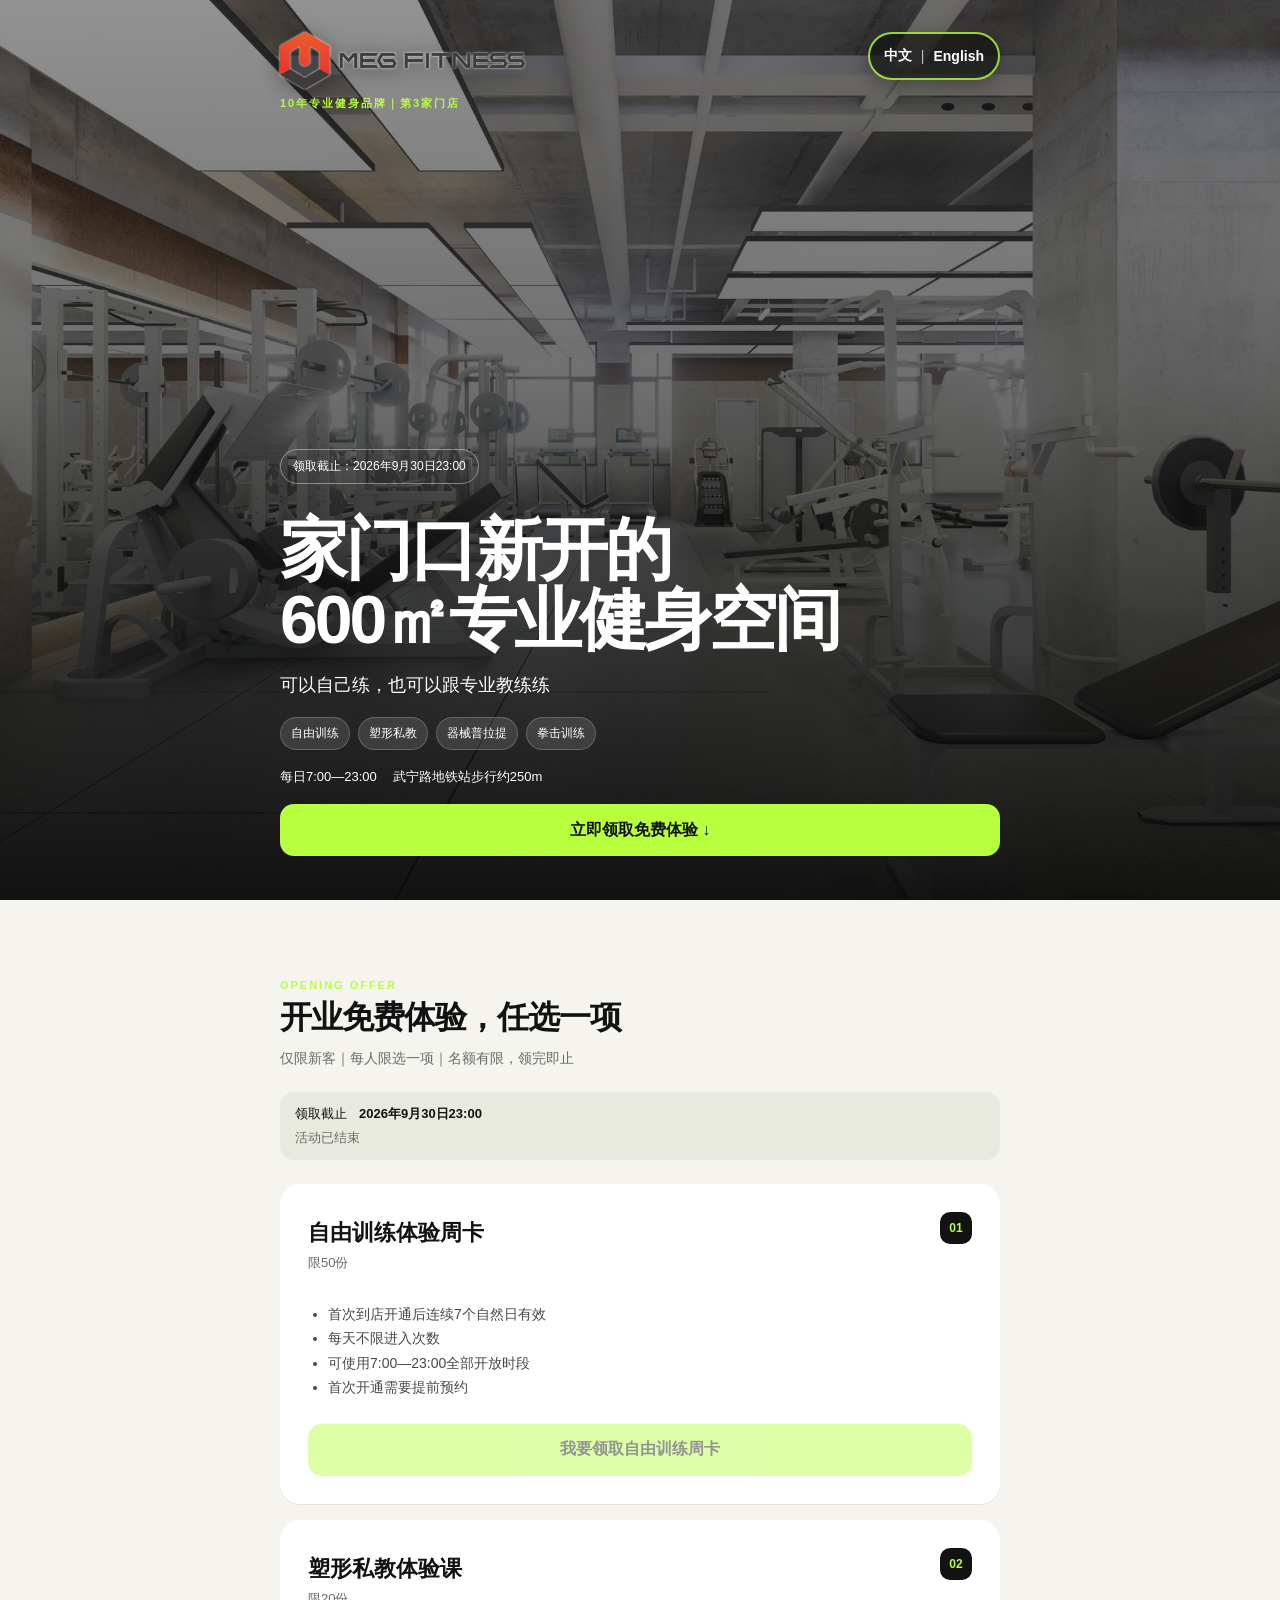
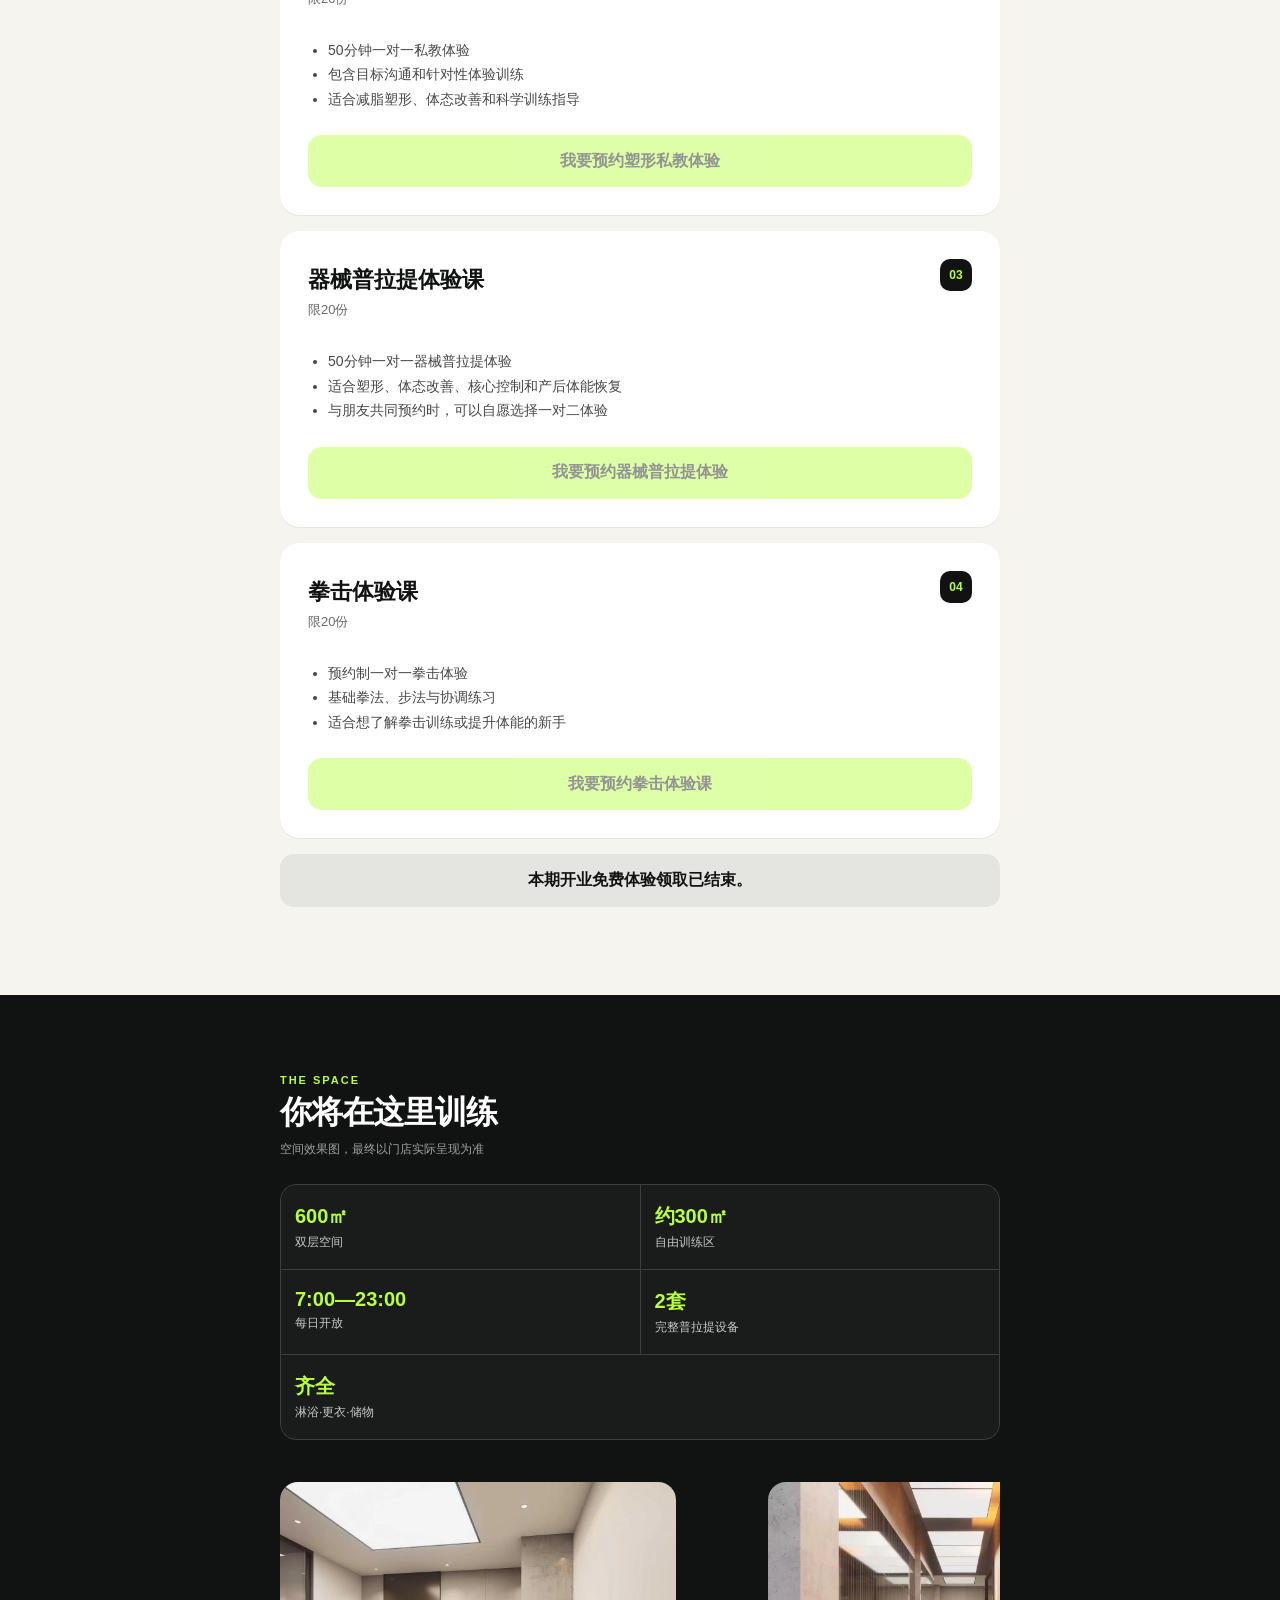
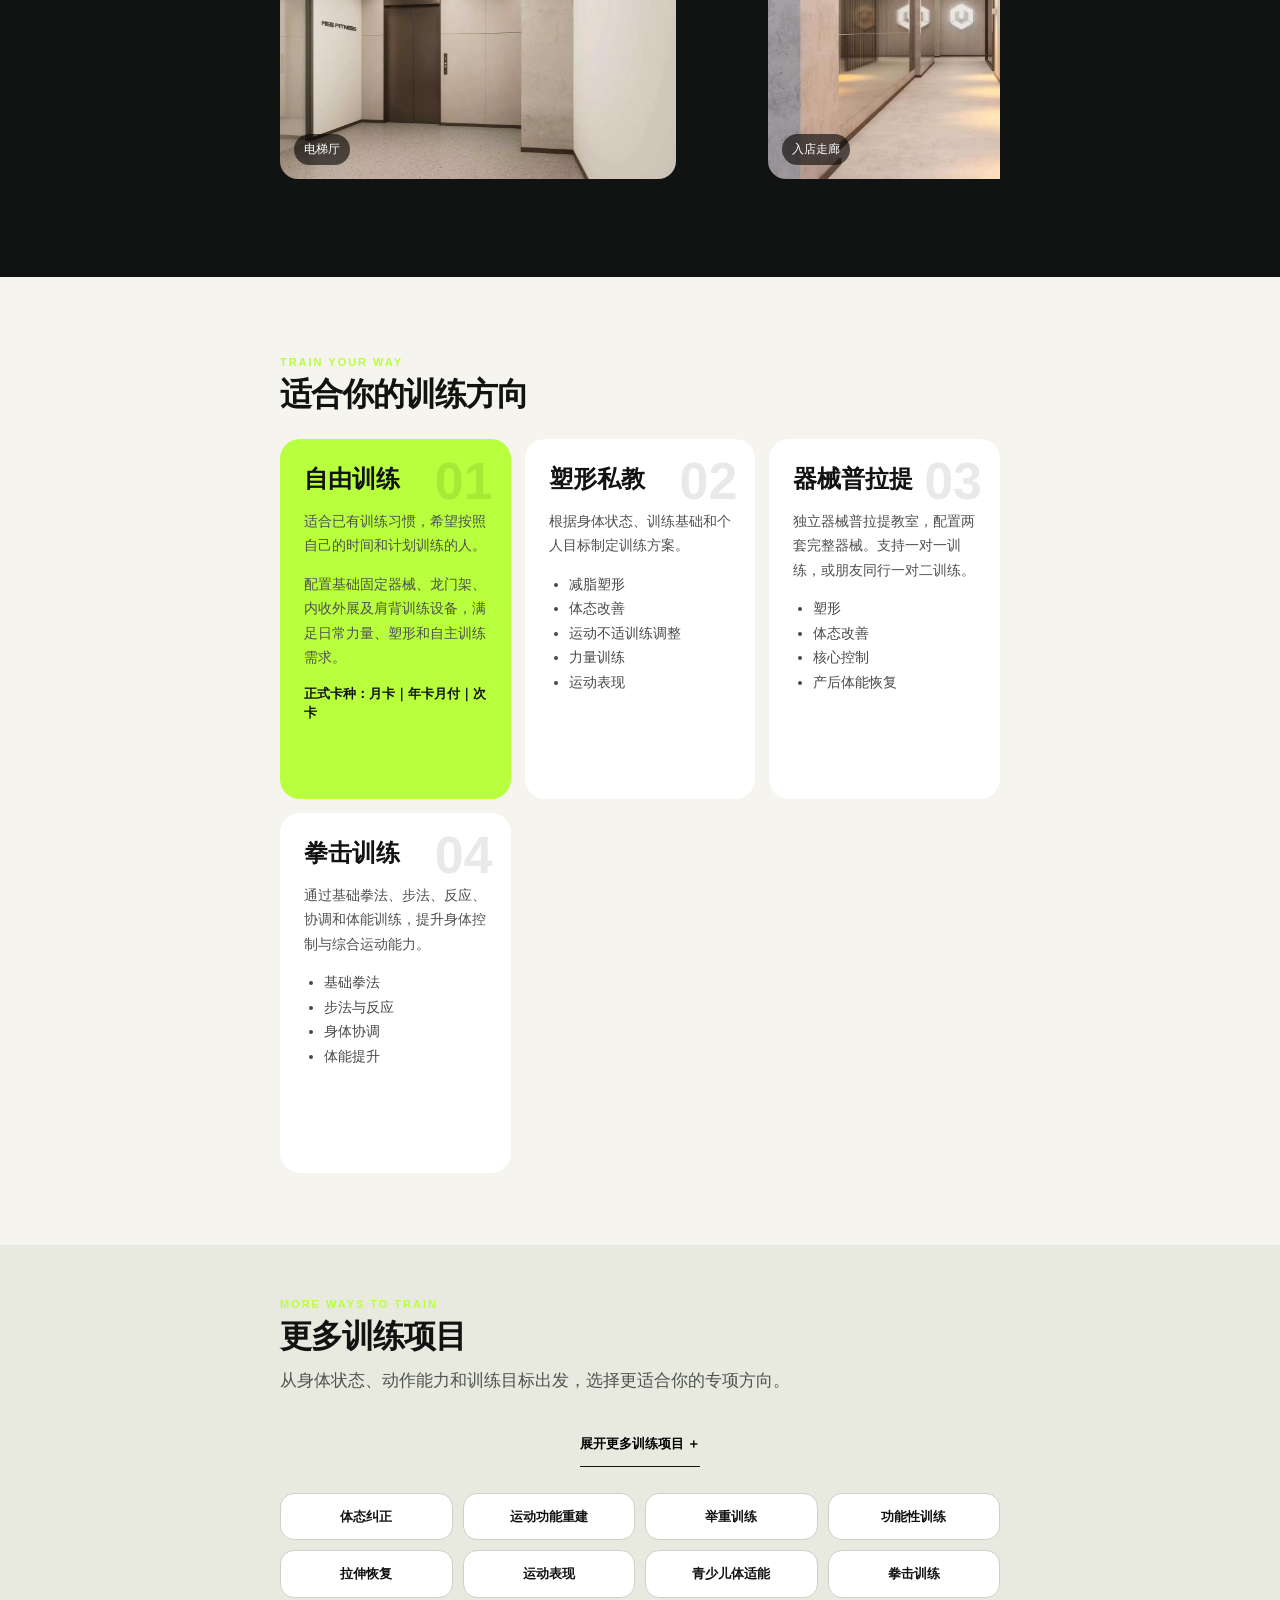
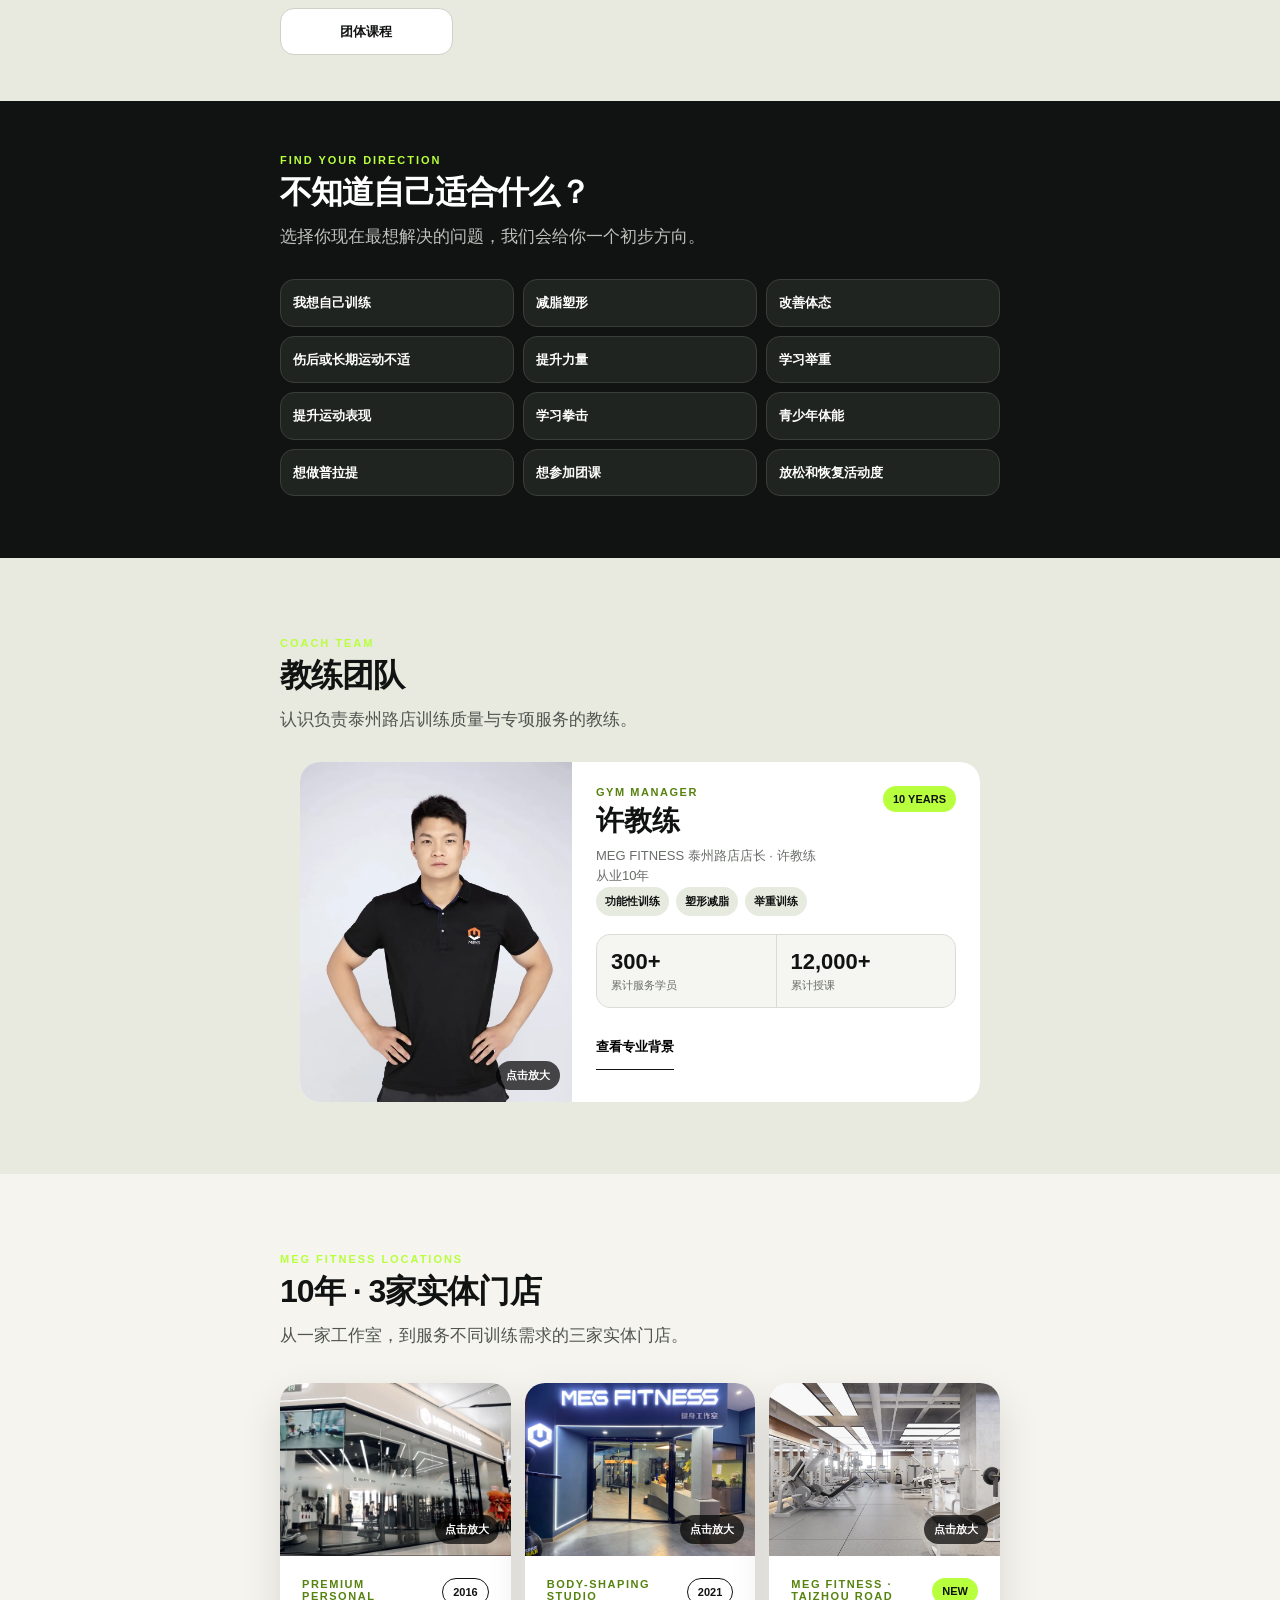
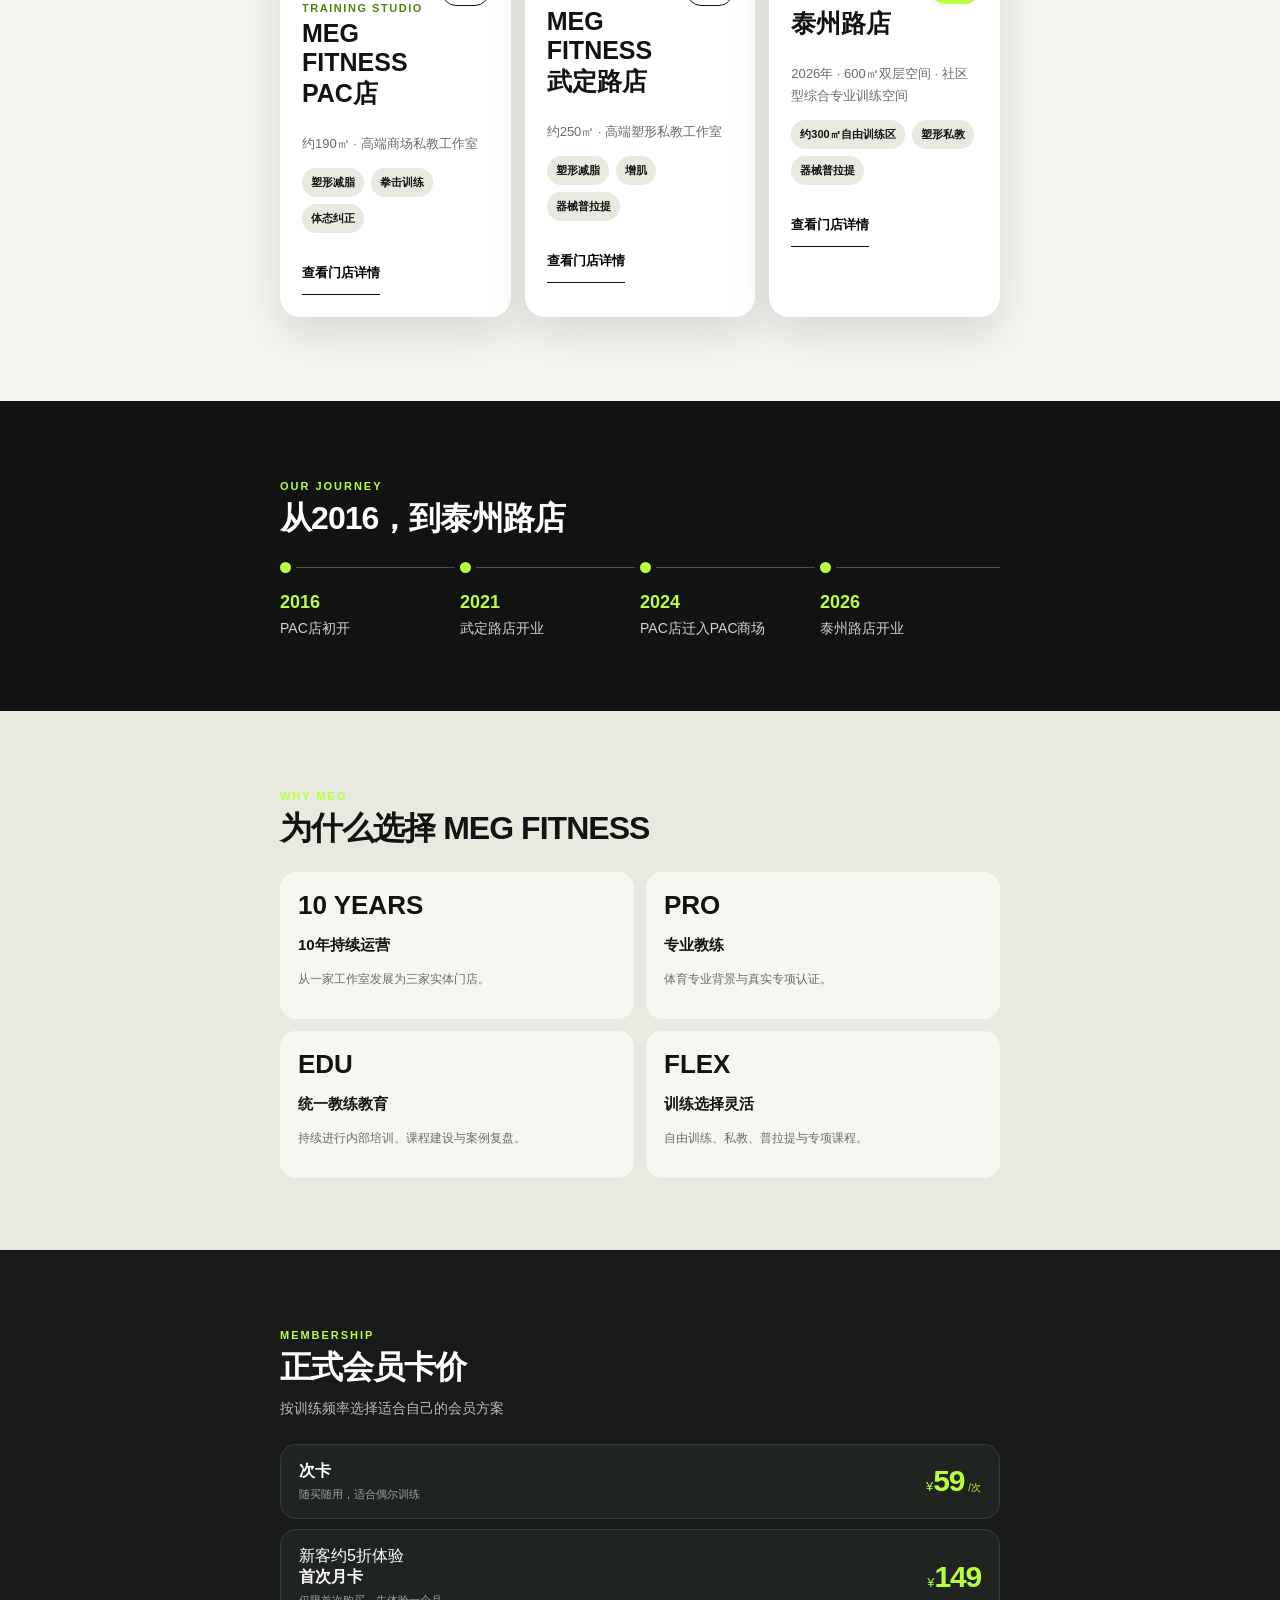
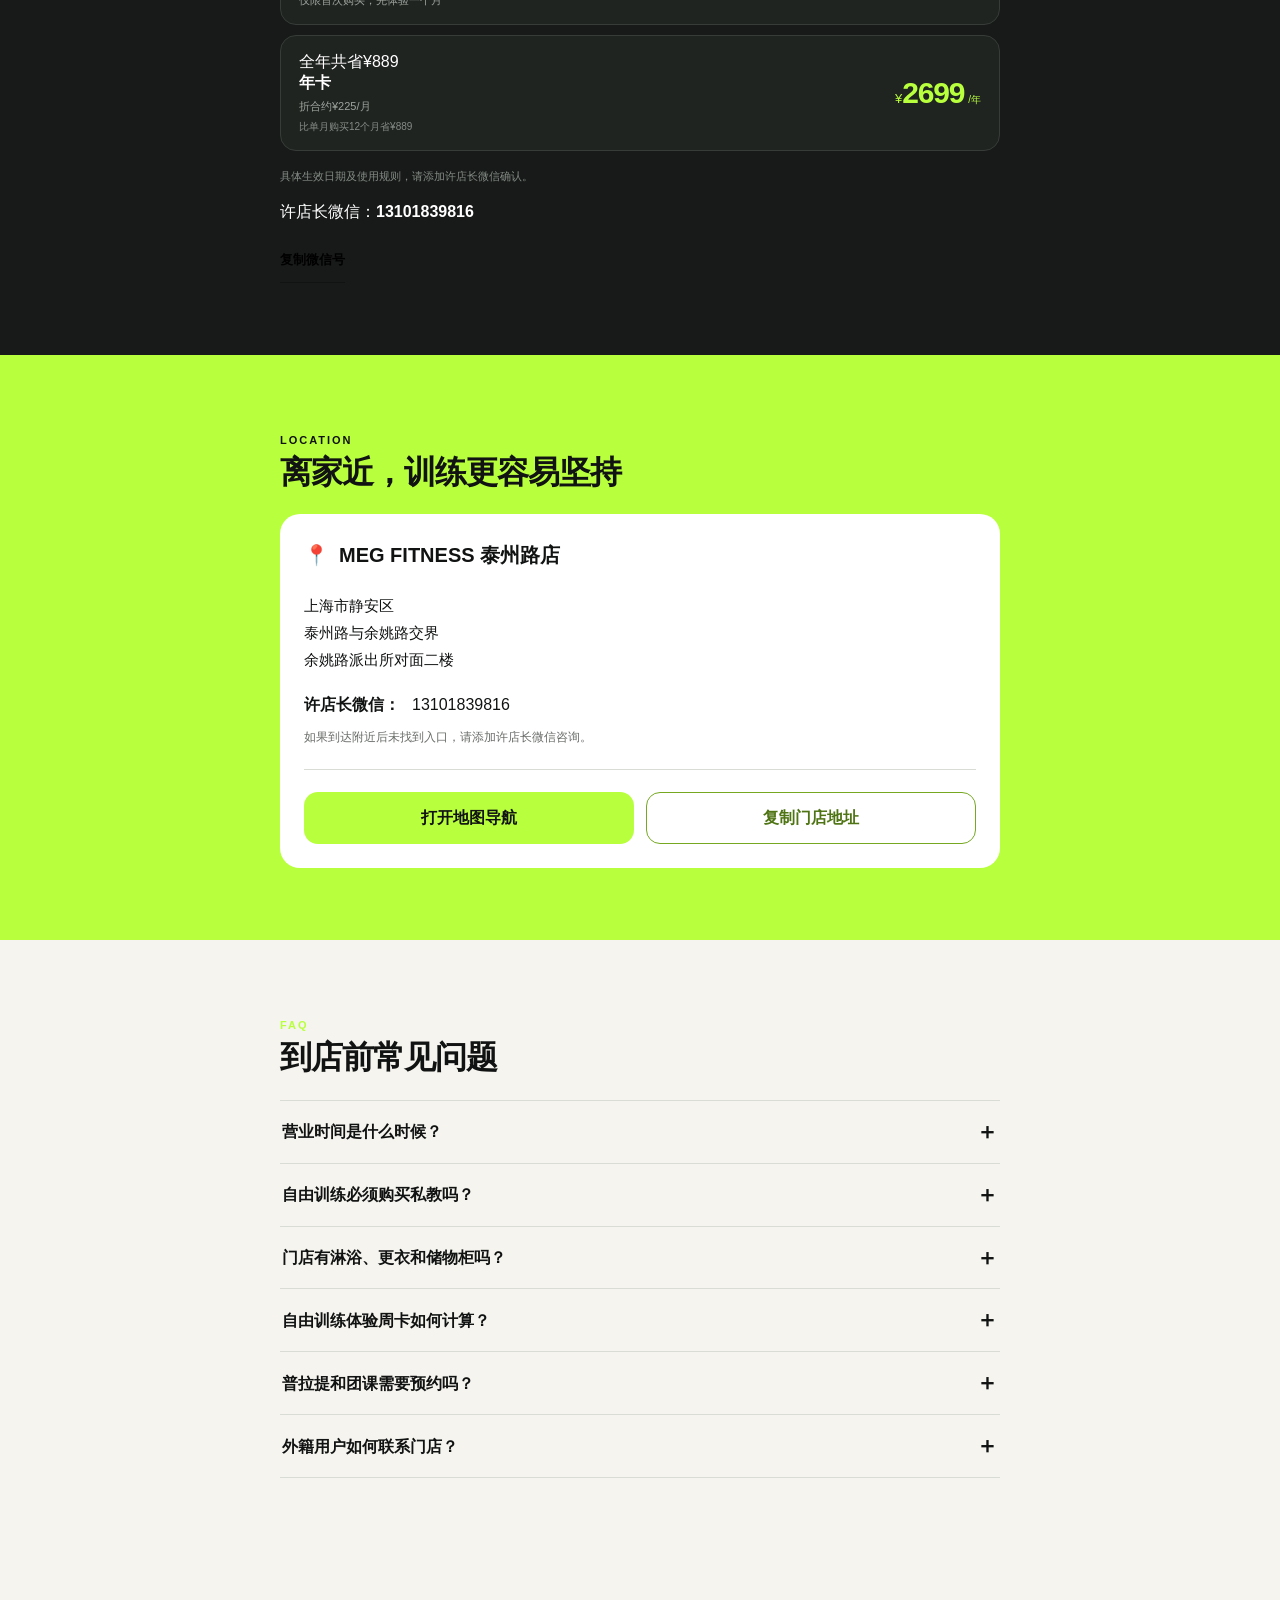
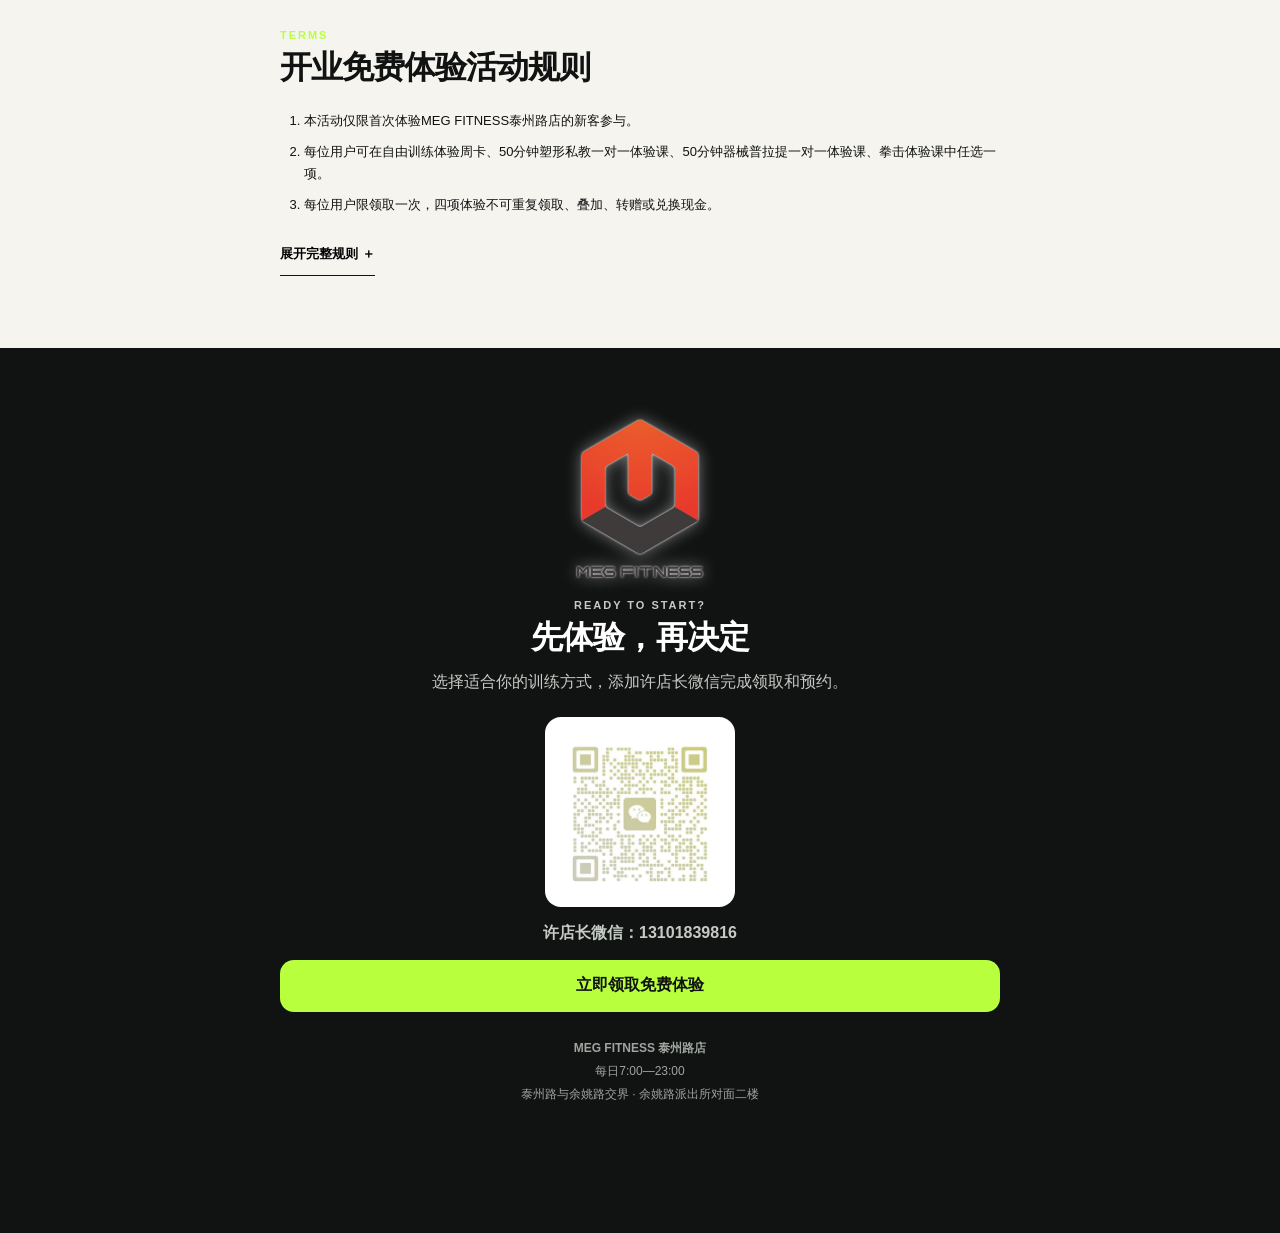
==== index.html @ de2a1689 "feat: simplify memberships and add Dianping links" ====
<!doctype html>
<html lang="zh-CN">
<head>
  <meta charset="utf-8">
  <meta name="viewport" content="width=device-width,initial-scale=1,viewport-fit=cover">
  <meta name="theme-color" content="#111312">
  <meta name="description" content="MEG FITNESS 泰州路店开业免费体验活动">
  <link rel="icon" type="image/png" href="/assets/meg-logo-vertical.png?v=20260806-2">
  <title>MEG FITNESS 泰州路店｜开业免费体验</title>
  <link rel="canonical" href="https://taizhou.jinxiliu.com/">
  <link rel="alternate" hreflang="zh-CN" href="https://taizhou.jinxiliu.com/">
  <link rel="alternate" hreflang="en" href="https://taizhou.jinxiliu.com/en/">
  <!-- CACHE_VERSION: 20260806-2（发布新版本时同步更新 CSS/JS 查询参数） -->
  <link rel="preload" as="image" href="/assets/hero.webp?v=20260806-2" fetchpriority="high">
  <link rel="stylesheet" href="/styles.css?v=20260809-1">
</head>
<body data-language="zh-CN">
  <header class="hero" id="hero" data-nav-section>
    <div class="hero-bg" id="heroBg" style="background-image:url('assets/hero.webp?v=20260806-2')" aria-hidden="true"></div>
    <div class="hero-shade"></div>
    <div class="hero-content wrap">
      <div class="hero-top"><div class="hero-brand"><img class="brand-logo-horizontal" src="/assets/meg-logo-horizontal.png?v=20260806-2" width="760" height="176" alt="MEG FITNESS"><p class="brand sr-only" id="brand">MEG FITNESS</p><p class="eyebrow" id="brandProof">10年专业健身品牌｜第3家门店</p></div><nav class="language-switch" aria-label="语言切换"><span class="language-current" aria-current="page">中文</span><i aria-hidden="true">|</i><a href="/en/" data-switch-language><span class="language-full">English</span><span class="language-short">EN</span></a></nav></div>
      <div class="hero-copy">
        <p class="deadline-pill">领取截止：<span data-deadline>2026年9月30日23:00</span></p>
        <h1 id="heroTitle">家门口新开的<br>600㎡专业健身空间</h1>
        <p class="subtitle" id="subtitle">可以自己练，也可以跟专业教练练</p>
        <div class="tags" id="tags"><span class="tag">自由训练</span><span class="tag">塑形私教</span><span class="tag">器械普拉提</span><span class="tag">拳击训练</span></div>
        <div class="hero-meta"><span id="hours">每日7:00—23:00</span><span id="distance">武宁路地铁站步行约250m</span></div>
        <button class="btn btn-primary js-scroll-to-trials" type="button">立即领取免费体验 <span>↓</span></button>
      </div>
    </div>
  </header>

  <main>
    <section class="section claim-section" id="trial-options" data-nav-section>
      <div class="wrap">
        <p class="section-kicker">OPENING OFFER</p><h2>开业免费体验，任选一项</h2>
        <p class="muted">仅限新客｜每人限选一项｜名额有限，领完即止</p>
        <div class="deadline-card">领取截止 <strong data-deadline>2026年9月30日23:00</strong><span id="countdown"></span></div>
        <div class="experience-list" id="experienceList">
          <article class="experience-card"><div class="experience-head"><div><h3>自由训练体验周卡</h3><p class="quota">限50份</p></div><span class="number-badge">01</span></div><ul><li>首次到店开通后连续7个自然日有效</li><li>每天不限进入次数</li><li>可使用7:00—23:00全部开放时段</li><li>首次开通需要提前预约</li></ul><button class="btn btn-primary claim-button js-claim-experience" type="button" data-experience="open-gym" data-language="zh-CN">我要领取自由训练周卡</button></article>
          <article class="experience-card"><div class="experience-head"><div><h3>塑形私教体验课</h3><p class="quota">限20份</p></div><span class="number-badge">02</span></div><ul><li>50分钟一对一私教体验</li><li>包含目标沟通和针对性体验训练</li><li>适合减脂塑形、体态改善和科学训练指导</li></ul><button class="btn btn-primary claim-button js-claim-experience" type="button" data-experience="personal-training" data-language="zh-CN">我要预约塑形私教体验</button></article>
          <article class="experience-card"><div class="experience-head"><div><h3>器械普拉提体验课</h3><p class="quota">限20份</p></div><span class="number-badge">03</span></div><ul><li>50分钟一对一器械普拉提体验</li><li>适合塑形、体态改善、核心控制和产后体能恢复</li><li>与朋友共同预约时，可以自愿选择一对二体验</li></ul><button class="btn btn-primary claim-button js-claim-experience" type="button" data-experience="pilates" data-language="zh-CN">我要预约器械普拉提体验</button></article>
          <article class="experience-card"><div class="experience-head"><div><h3>拳击体验课</h3><p class="quota">限20份</p></div><span class="number-badge">04</span></div><ul><li>预约制一对一拳击体验</li><li>基础拳法、步法与协调练习</li><li>适合想了解拳击训练或提升体能的新手</li></ul><button class="btn btn-primary claim-button js-claim-experience" type="button" data-experience="boxing" data-language="zh-CN">我要预约拳击体验课</button></article>
        </div>
        <p class="swipe-hint" aria-hidden="true">左右滑动查看更多体验项目</p>
      </div>
    </section>

    <section class="section dark-section" id="space" data-nav-section>
      <div class="wrap"><p class="section-kicker">THE SPACE</p><h2>你将在这里训练</h2><p class="render-note">空间效果图，最终以门店实际呈现为准</p>
        <div class="stat-grid"><div><strong>600㎡</strong><span>双层空间</span></div><div><strong>约300㎡</strong><span>自由训练区</span></div><div><strong>7:00—23:00</strong><span>每日开放</span></div><div><strong>2套</strong><span>完整普拉提设备</span></div><div><strong>齐全</strong><span>淋浴·更衣·储物</span></div></div>
        <div class="gallery" id="gallery" aria-label="门店环境图片横向相册">
          <figure class="gallery-card"><img loading="lazy" decoding="async" src="assets/elevator.webp?v=20260806-2" alt="电梯厅" data-gallery-index="0"><figcaption class="gallery-label">电梯厅</figcaption></figure>
          <figure class="gallery-card"><img loading="lazy" decoding="async" src="assets/corridor.webp?v=20260806-2" alt="入店走廊" data-gallery-index="1"><figcaption class="gallery-label">入店走廊</figcaption></figure>
          <figure class="gallery-card"><img loading="lazy" decoding="async" src="assets/gym-1.webp?v=20260806-2" alt="自由训练区" data-gallery-index="2"><figcaption class="gallery-label">自由训练区</figcaption></figure>
          <figure class="gallery-card"><img loading="lazy" decoding="async" src="assets/gym-2.webp?v=20260806-2" alt="力量器械区" data-gallery-index="3"><figcaption class="gallery-label">力量器械区</figcaption></figure>
          <figure class="gallery-card"><img loading="lazy" decoding="async" src="assets/gym-3.webp?v=20260806-2" alt="综合训练区" data-gallery-index="4"><figcaption class="gallery-label">综合训练区</figcaption></figure>
          <figure class="gallery-card"><img loading="lazy" decoding="async" src="assets/pilates-1.webp?v=20260806-2" alt="器械普拉提教室" data-gallery-index="5"><figcaption class="gallery-label">器械普拉提教室</figcaption></figure>
          <figure class="gallery-card"><img loading="lazy" decoding="async" src="assets/pilates-2.webp?v=20260806-2" alt="普拉提设备" data-gallery-index="6"><figcaption class="gallery-label">普拉提设备</figcaption></figure>
          <figure class="gallery-card"><img loading="lazy" decoding="async" src="assets/changing-room.webp?v=20260806-2" alt="更衣与储物空间" data-gallery-index="7"><figcaption class="gallery-label">更衣与储物空间</figcaption></figure>
          <figure class="gallery-card"><img loading="lazy" decoding="async" src="assets/shower.webp?v=20260806-2" alt="淋浴空间" data-gallery-index="8"><figcaption class="gallery-label">淋浴空间</figcaption></figure>
        </div>
        <p class="swipe-hint" aria-hidden="true">左右滑动查看更多门店图片</p>
      </div>
    </section>

    <section class="section training-hub-section" id="training" data-nav-section><div class="wrap"><p class="section-kicker">TRAIN YOUR WAY</p><h2>适合你的训练方向</h2>
      <div class="training-grid" aria-label="四种主要训练方式，可左右滑动">
        <article class="content-card featured"><span class="card-no">01</span><h3>自由训练</h3><p>适合已有训练习惯，希望按照自己的时间和计划训练的人。</p><p>配置基础固定器械、龙门架、内收外展及肩背训练设备，满足日常力量、塑形和自主训练需求。</p><b>正式卡种：月卡｜年卡月付｜次卡</b></article>
        <article class="content-card"><span class="card-no">02</span><h3>塑形私教</h3><p>根据身体状态、训练基础和个人目标制定训练方案。</p><ul><li>减脂塑形</li><li>体态改善</li><li>运动不适训练调整</li><li>力量训练</li><li>运动表现</li></ul></article>
        <article class="content-card"><span class="card-no">03</span><h3>器械普拉提</h3><p>独立器械普拉提教室，配置两套完整器械。支持一对一训练，或朋友同行一对二训练。</p><ul><li>塑形</li><li>体态改善</li><li>核心控制</li><li>产后体能恢复</li></ul></article>
        <article class="content-card"><span class="card-no">04</span><h3>拳击训练</h3><p>通过基础拳法、步法、反应、协调和体能训练，提升身体控制与综合运动能力。</p><ul><li>基础拳法</li><li>步法与反应</li><li>身体协调</li><li>体能提升</li></ul></article>
      </div>
      <p class="swipe-hint" aria-hidden="true">左右滑动查看四种训练方式</p>
    </div></section>

    <section class="section programs-section training-cluster-section"><div class="wrap">
      <p class="section-kicker">MORE WAYS TO TRAIN</p><h2>更多训练项目</h2>
      <p class="section-lead">从身体状态、动作能力和训练目标出发，选择更适合你的专项方向。</p>
      <button class="text-button more-programs-toggle" type="button" data-toggle-more-programs aria-expanded="false" data-expand-label="展开更多训练项目 ＋" data-collapse-label="收起更多训练项目 −">展开更多训练项目 ＋</button>
      <div class="program-tabs" aria-label="更多训练项目" data-more-programs>
        <button class="program-tab js-program-toggle" type="button" data-program="posture" aria-controls="program-detail-posture" aria-expanded="false">体态纠正</button>
        <button class="program-tab js-program-toggle" type="button" data-program="physical-reconditioning" aria-controls="program-detail-physical-reconditioning" aria-expanded="false">运动功能重建</button>
        <button class="program-tab js-program-toggle" type="button" data-program="weightlifting" aria-controls="program-detail-weightlifting" aria-expanded="false">举重训练</button>
        <button class="program-tab js-program-toggle" type="button" data-program="functional" aria-controls="program-detail-functional" aria-expanded="false">功能性训练</button>
        <button class="program-tab js-program-toggle" type="button" data-program="mobility-recovery" aria-controls="program-detail-mobility-recovery" aria-expanded="false">拉伸恢复</button>
        <button class="program-tab js-program-toggle" type="button" data-program="sports-performance" aria-controls="program-detail-sports-performance" aria-expanded="false">运动表现</button>
        <button class="program-tab js-program-toggle" type="button" data-program="youth-fitness" aria-controls="program-detail-youth-fitness" aria-expanded="false">青少儿体适能</button>
        <button class="program-tab js-program-toggle" type="button" data-program="boxing" aria-controls="program-detail-boxing" aria-expanded="false">拳击训练</button>
        <button class="program-tab js-program-toggle" type="button" data-program="group-classes" aria-controls="program-detail-group-classes" aria-expanded="false">团体课程</button>
      </div>
      <div class="program-details" aria-live="polite" data-more-programs hidden>
        <article class="program-detail" id="program-detail-posture" data-program-detail="posture" hidden><p class="detail-label">体态纠正</p><h3>从评估开始，而不是直接套动作</h3><p>通过活动度、关节功能、动作模式及身体左右差异评估，找到限制训练和日常动作表现的主要因素，再安排针对性训练。</p><p><strong>适合：</strong>久坐僵硬、体态问题、动作受限、身体左右差异明显，以及长期训练但部分动作始终难以改善的人。</p><p class="course-format">课程形式：预约制一对一私教</p></article>
        <article class="program-detail" id="program-detail-physical-reconditioning" data-program-detail="physical-reconditioning" hidden><p class="detail-label">运动功能重建</p><h3>从恢复活动，逐步回到训练</h3><p>结合功能评估、基础力量恢复、动作控制和负荷进阶，帮助经历运动损伤或长期运动不适的人，逐步恢复日常运动与训练能力。</p><p><strong>适合：</strong>伤后重新训练、长期运动不适、力量下降、动作信心不足，以及希望安全恢复训练负荷的人。</p><p class="course-format">课程形式：预约制一对一私教</p></article>
        <article class="program-detail" id="program-detail-weightlifting" data-program-detail="weightlifting" hidden><p class="detail-label">举重训练</p><h3>抓举、挺举与爆发力训练</h3><p>从基础动作、技术练习到力量与爆发力进阶，根据个人训练经验制定训练内容。</p><p><strong>适合：</strong>希望学习举重技术、提升力量与爆发力，或丰富力量训练内容的人。</p><p class="course-format">课程形式：预约制一对一私教 · 负责人：泰州路店店长许教练</p></article>
        <article class="program-detail" id="program-detail-functional" data-program-detail="functional" hidden><p class="detail-label">功能性训练</p><h3>让力量真正用于动作</h3><p>围绕推、拉、蹲、跨步、旋转、携重和位移等动作，提高身体控制、综合力量与运动能力。</p><p class="course-format">课程形式：预约制一对一私教</p></article>
        <article class="program-detail" id="program-detail-mobility-recovery" data-program-detail="mobility-recovery" hidden><p class="detail-label">拉伸恢复</p><h3>恢复可用的活动空间</h3><p>根据身体状态安排活动度、呼吸、主动控制与恢复训练，适合久坐、训练后紧张以及活动受限的人。</p><p class="course-format">课程形式：预约制一对一私教</p></article>
        <article class="program-detail" id="program-detail-sports-performance" data-program-detail="sports-performance" hidden><p class="detail-label">运动表现</p><h3>力量、速度、爆发力与专项能力</h3><p>根据运动项目和个人目标，训练力量、速度、变向、弹跳、投掷及专项动作能力。</p><p class="course-format">课程形式：预约制一对一私教</p></article>
        <article class="program-detail" id="program-detail-youth-fitness" data-program-detail="youth-fitness" hidden><p class="detail-label">青少儿体适能</p><h3>建立动作基础与运动能力</h3><p>面向5—12岁儿童，根据年龄与发展阶段训练协调、平衡、速度、灵敏、基础力量和运动技能。</p><p class="course-format">课程形式：预约制一对一私教</p></article>
        <article class="program-detail" id="program-detail-boxing" data-program-detail="boxing" hidden><p class="detail-label">拳击训练</p><h3>技术、体能与身体协调</h3><p>通过基础拳法、步法、反应、协调和体能训练，提升身体控制与综合运动能力。</p><p class="course-format">课程形式：预约制一对一私教</p></article>
        <article class="program-detail" id="program-detail-group-classes" data-program-detail="group-classes" hidden><p class="detail-label">团体课程</p><h3>在小组氛围中完成高质量训练</h3><p>由泰州路店店长负责，根据门店排课开放功能训练、力量、塑形、拉伸恢复等主题团体课程。</p><p class="course-format">课程形式：一对多团体课程</p><p class="detail-note">即将开放，具体课程主题、时间和名额以门店最新课表为准。</p></article>
      </div>
    </div></section>

    <section class="section goal-section training-cluster-section" id="goal-selector"><div class="wrap">
      <p class="section-kicker">FIND YOUR DIRECTION</p><h2>不知道自己适合什么？</h2>
      <p class="section-lead">选择你现在最想解决的问题，我们会给你一个初步方向。</p>
      <div class="goal-buttons" aria-label="选择训练目标">
        <button class="goal-button js-goal-button" type="button" data-goal="independent" data-recommended-service="open-gym" aria-pressed="false">我想自己训练</button>
        <button class="goal-button js-goal-button" type="button" data-goal="body-shaping" data-recommended-service="personal-training" aria-pressed="false">减脂塑形</button>
        <button class="goal-button js-goal-button" type="button" data-goal="posture" data-recommended-service="posture-training" aria-pressed="false">改善体态</button>
        <button class="goal-button js-goal-button" type="button" data-goal="discomfort" data-recommended-service="physical-reconditioning" aria-pressed="false">伤后或长期运动不适</button>
        <button class="goal-button js-goal-button" type="button" data-goal="strength" data-recommended-service="strength-training" aria-pressed="false">提升力量</button>
        <button class="goal-button js-goal-button" type="button" data-goal="weightlifting" data-recommended-service="weightlifting" aria-pressed="false">学习举重</button>
        <button class="goal-button js-goal-button" type="button" data-goal="sports-performance" data-recommended-service="sports-performance" aria-pressed="false">提升运动表现</button>
        <button class="goal-button js-goal-button" type="button" data-goal="boxing" data-recommended-service="boxing-training" aria-pressed="false">学习拳击</button>
        <button class="goal-button js-goal-button" type="button" data-goal="youth-fitness" data-recommended-service="youth-fitness" aria-pressed="false">青少年体能</button>
        <button class="goal-button js-goal-button" type="button" data-goal="pilates" data-recommended-service="pilates" aria-pressed="false">想做普拉提</button>
        <button class="goal-button js-goal-button" type="button" data-goal="group-classes" data-recommended-service="group-classes" aria-pressed="false">想参加团课</button>
        <button class="goal-button js-goal-button" type="button" data-goal="recovery" data-recommended-service="mobility-recovery" aria-pressed="false">放松和恢复活动度</button>
      </div>
      <div class="goal-results" aria-live="polite">
        <article class="goal-result" data-goal-result="independent" hidden><p class="detail-label">推荐方向</p><h3>自由训练</h3><p>适合已有训练习惯、希望按自己的时间和计划训练的人。</p><p class="course-format">课程形式：自主训练</p><button class="btn btn-primary js-goal-cta" type="button" data-goal="independent" data-recommended-service="open-gym" data-experience="open-gym" data-language="zh-CN">领取自由训练体验周卡</button></article>
        <article class="goal-result" data-goal-result="body-shaping" hidden><p class="detail-label">推荐方向</p><h3>塑形私教 + 自由训练</h3><p>先通过一对一体验明确训练重点，再结合自主训练建立稳定节奏。</p><p class="course-format">课程形式：预约制一对一私教</p><button class="btn btn-primary js-goal-cta" type="button" data-goal="body-shaping" data-recommended-service="personal-training" data-experience="personal-training" data-language="zh-CN">预约塑形私教体验</button></article>
        <article class="goal-result" data-goal-result="posture" hidden><p class="detail-label">推荐方向</p><h3>体态纠正</h3><p>从活动度和动作模式评估开始，再安排适合你的针对性训练。</p><p class="course-format">课程形式：预约制一对一私教</p><button class="btn btn-primary js-goal-cta" type="button" data-goal="posture" data-recommended-service="posture-training" data-experience="personal-training" data-language="zh-CN">预约塑形私教体验</button></article>
        <article class="goal-result" data-goal-result="discomfort" hidden><p class="detail-label">推荐方向</p><h3>运动功能重建 + 体态评估</h3><p>从当前活动能力和训练限制出发，逐步重建基础力量、动作控制与训练负荷。</p><p class="course-format">课程形式：预约制一对一私教</p><button class="btn btn-primary js-goal-cta" type="button" data-goal="discomfort" data-recommended-service="physical-reconditioning" data-consultation="physical-reconditioning" data-language="zh-CN">添加微信咨询</button></article>
        <article class="goal-result" data-goal-result="strength" hidden><p class="detail-label">推荐方向</p><h3>力量训练 + 自由训练</h3><p>通过私教体验明确动作与进阶方向，再在自由训练中持续积累。</p><p class="course-format">课程形式：预约制一对一私教 + 自主训练</p><button class="btn btn-primary js-goal-cta" type="button" data-goal="strength" data-recommended-service="strength-training" data-experience="personal-training" data-language="zh-CN">预约私教体验</button></article>
        <article class="goal-result" data-goal-result="weightlifting" hidden><p class="detail-label">推荐方向</p><h3>举重训练</h3><p>从基础技术和力量开始，循序学习抓举、挺举与爆发力训练。</p><p class="course-format">课程形式：预约制一对一私教</p><button class="btn btn-primary js-goal-cta" type="button" data-goal="weightlifting" data-recommended-service="olympic-weightlifting" data-consultation="weightlifting" data-language="zh-CN">添加微信咨询</button></article>
        <article class="goal-result" data-goal-result="sports-performance" hidden><p class="detail-label">推荐方向</p><h3>运动表现</h3><p>根据你的运动项目与目标，安排力量、速度、变向和专项能力训练。</p><p class="course-format">课程形式：预约制一对一私教</p><button class="btn btn-primary js-goal-cta" type="button" data-goal="sports-performance" data-recommended-service="sports-performance" data-consultation="sports-performance" data-language="zh-CN">添加微信咨询</button></article>
        <article class="goal-result" data-goal-result="boxing" hidden><p class="detail-label">推荐方向</p><h3>拳击训练</h3><p>从基础拳法、步法、反应与协调训练开始，建立技术和体能基础。</p><p class="course-format">课程形式：预约制一对一私教</p><button class="btn btn-primary js-goal-cta" type="button" data-goal="boxing" data-recommended-service="boxing-training" data-consultation="boxing" data-language="zh-CN">添加微信咨询</button></article>
        <article class="goal-result" data-goal-result="youth-fitness" hidden><p class="detail-label">推荐方向</p><h3>青少儿体适能</h3><p>面向5—12岁儿童，需要结合年龄、运动经历和当前能力安排训练。</p><p class="course-format">课程形式：预约制一对一私教</p><button class="btn btn-primary js-goal-cta" type="button" data-goal="youth-fitness" data-recommended-service="youth-fitness" data-consultation="youth-fitness" data-language="zh-CN">添加微信咨询</button></article>
        <article class="goal-result" data-goal-result="pilates" hidden><p class="detail-label">推荐方向</p><h3>器械普拉提</h3><p>适合关注塑形、体态、核心控制或产后体能恢复的人。</p><p class="course-format">课程形式：预约制一对一私教</p><button class="btn btn-primary js-goal-cta" type="button" data-goal="pilates" data-recommended-service="pilates" data-experience="pilates" data-language="zh-CN">预约器械普拉提体验</button></article>
        <article class="goal-result" data-goal-result="group-classes" hidden><p class="detail-label">推荐方向</p><h3>团体课程</h3><p>适合希望在小组氛围中完成结构化训练的人，主题与时间以最新课表为准。</p><p class="course-format">课程形式：一对多团体课程</p><button class="btn btn-primary js-goal-cta" type="button" data-goal="group-classes" data-recommended-service="group-classes" data-consultation="group-classes" data-language="zh-CN">添加微信咨询最新课表</button></article>
        <article class="goal-result" data-goal-result="recovery" hidden><p class="detail-label">推荐方向</p><h3>拉伸恢复</h3><p>通过活动度、呼吸和主动控制训练，逐步恢复可用的活动空间。</p><p class="course-format">课程形式：预约制一对一私教</p><button class="btn btn-primary js-goal-cta" type="button" data-goal="recovery" data-recommended-service="mobility-recovery" data-consultation="recovery" data-language="zh-CN">添加微信咨询</button></article>
      </div>
    </div></section>

    <section class="section coach-team-section" id="coaches" data-nav-section data-config-section="coach"><div class="wrap">
      <p class="section-kicker">COACH TEAM</p><h2>教练团队</h2><p class="section-lead">认识负责泰州路店训练质量与专项服务的教练。</p>
      <div class="coach-list" data-coach-list>
        <article class="coach-card" data-coach-id="manager">
          <button class="coach-photo js-image-preview" type="button" data-preview-src="/assets/coach-xu.webp?v=20260806-2" data-preview-alt="许教练官方形象照" aria-label="放大查看许教练照片"><img loading="lazy" decoding="async" src="assets/coach-xu.webp?v=20260806-2" alt="许教练官方形象照" data-fallback-image><span>点击放大</span></button>
          <div class="coach-card-body"><div class="coach-heading"><div><p class="detail-label">GYM MANAGER</p><h3>许教练</h3><p>MEG FITNESS 泰州路店店长 · 许教练</p><p>从业10年</p></div><span class="status-badge">10 YEARS</span></div>
            <div class="coach-tags"><span>功能性训练</span><span>塑形减脂</span><span>举重训练</span></div>
            <div class="coach-stats"><div><strong>300+</strong><span>累计服务学员</span></div><div><strong>12,000+</strong><span>累计授课</span></div></div>
            <button class="text-button js-coach-toggle" type="button" data-coach-id="manager" aria-controls="coach-detail-manager" aria-expanded="false" data-expand-label="查看专业背景" data-collapse-label="收起专业背景">查看专业背景</button>
            <div class="coach-details" id="coach-detail-manager" hidden>
              <dl class="credentials-list"><div><dt>专业背景</dt><dd>社会体育指导与管理专业</dd></div><div><dt>真实认证</dt><dd>NSCA-CSCS<br>SNC国际运动营养咨询师</dd></div><div><dt>品牌职位</dt><dd>MEG内训课程总监</dd></div><div><dt>擅长方向</dt><dd>功能性训练、塑形减脂、举重训练</dd></div></dl>
              <div class="coach-bio"><p>许教练从业10年，毕业于社会体育指导与管理专业，持有NSCA-CSCS及SNC国际运动营养咨询师认证。</p><p>他长期专注于功能性训练、塑形减脂与举重训练，累计服务超过300名学员，授课超过12,000节，并担任MEG FITNESS内训课程总监，负责教练培训与课程标准建设。</p><p>教学中，他根据学员目标、身体状态和训练经验制定周期性训练方案，强调科学进阶、长期反馈与个体差异。管理与教学风格严谨细致，同时坚持以人为本，让训练真正服务于学员的目标。</p></div>
              <button class="coach-training-photo js-image-preview" type="button" data-preview-src="/assets/coach-xu-training.webp?v=20260806-2" data-preview-alt="许教练进行训练教学" aria-label="放大查看许教练训练照片"><img loading="lazy" decoding="async" src="assets/coach-xu-training.webp?v=20260806-2" alt="许教练进行训练教学" data-fallback-image><span>训练教学现场</span></button>
            </div>
          </div>
        </article>
      </div>
    </div></section>

    <section class="brand-trust-section" id="brand-trust" data-config-section="locations"><div class="section brand-locations-section"><div class="wrap">
      <p class="section-kicker">MEG FITNESS LOCATIONS</p><h2>10年 · 3家实体门店</h2><p class="section-lead">从一家工作室，到服务不同训练需求的三家实体门店。</p>
      <div class="brand-location-list">
        <article class="brand-location-card" data-location-id="pac">
          <button class="image-preview-trigger js-image-preview" type="button" data-preview-src="/assets/location-pac.webp?v=20260806-2" data-preview-alt="MEG FITNESS PAC店" aria-label="放大查看PAC店图片"><img loading="lazy" decoding="async" src="assets/location-pac.webp?v=20260806-2" alt="MEG FITNESS PAC店" data-fallback-image><span class="image-action-label">点击放大</span><span class="image-fallback-card">MEG FITNESS PAC店</span></button>
          <div class="brand-location-body"><div class="brand-location-heading"><div><p class="detail-label">PREMIUM PERSONAL TRAINING STUDIO</p><h3>MEG FITNESS PAC店</h3></div><span class="year-badge">2016</span></div><p>约190㎡ · 高端商场私教工作室</p><div class="service-tags"><span>塑形减脂</span><span>拳击训练</span><span>体态纠正</span></div><button class="text-button js-location-toggle" type="button" data-location-id="pac" aria-controls="location-detail-pac" aria-expanded="false" data-expand-label="查看门店详情" data-collapse-label="收起门店详情">查看门店详情</button><div class="brand-location-detail" id="location-detail-pac" hidden><p><strong>初开于2016年，2024年迁入PAC商场。</strong></p><address>中国上海市静安区PAC购物中心1号楼<br>昌平路地铁站2号口步行约350米</address><p>专注塑形减脂、拳击训练与体态纠正的高端商场私教工作室。</p><div class="location-photo-gallery" aria-label="PAC店环境照片"><button class="location-photo-item js-image-preview" type="button" data-preview-src="/assets/location-pac-storefront.webp?v=20260806-2" data-preview-alt="PAC店商场门面" aria-label="放大查看PAC店商场门面"><img loading="lazy" decoding="async" src="assets/location-pac-storefront.webp?v=20260806-2" alt="PAC店商场门面"><span>商场门面</span></button><button class="location-photo-item js-image-preview" type="button" data-preview-src="/assets/location-pac-strength.webp?v=20260806-2" data-preview-alt="PAC店综合力量器械" aria-label="放大查看PAC店综合力量器械"><img loading="lazy" decoding="async" src="assets/location-pac-strength.webp?v=20260806-2" alt="PAC店综合力量器械"><span>综合力量器械</span></button><button class="location-photo-item js-image-preview" type="button" data-preview-src="/assets/location-pac-rack.webp?v=20260806-2" data-preview-alt="PAC店综合训练架" aria-label="放大查看PAC店综合训练架"><img loading="lazy" decoding="async" src="assets/location-pac-rack.webp?v=20260806-2" alt="PAC店综合训练架"><span>综合训练架</span></button><button class="location-photo-item js-image-preview" type="button" data-preview-src="/assets/location-pac-cardio.webp?v=20260806-2" data-preview-alt="PAC店有氧训练区" aria-label="放大查看PAC店有氧训练区"><img loading="lazy" decoding="async" src="assets/location-pac-cardio.webp?v=20260806-2" alt="PAC店有氧训练区"><span>有氧训练区</span></button><button class="location-photo-item js-image-preview" type="button" data-preview-src="/assets/location-pac-rower.webp?v=20260806-2" data-preview-alt="PAC店划船训练设备" aria-label="放大查看PAC店划船训练设备"><img loading="lazy" decoding="async" src="assets/location-pac-rower.webp?v=20260806-2" alt="PAC店划船训练设备"><span>划船训练</span></button><button class="location-photo-item js-image-preview" type="button" data-preview-src="/assets/location-pac-boxing.webp?v=20260806-2" data-preview-alt="PAC店拳击训练装备" aria-label="放大查看PAC店拳击训练装备"><img loading="lazy" decoding="async" src="assets/location-pac-boxing.webp?v=20260806-2" alt="PAC店拳击训练装备"><span>拳击装备</span></button><button class="location-photo-item js-image-preview" type="button" data-preview-src="/assets/location-pac-refreshments.webp?v=20260806-2" data-preview-alt="PAC店饮水与补给区" aria-label="放大查看PAC店饮水与补给区"><img loading="lazy" decoding="async" src="assets/location-pac-refreshments.webp?v=20260806-2" alt="PAC店饮水与补给区"><span>饮水与补给区</span></button><button class="location-photo-item js-image-preview" type="button" data-preview-src="/assets/location-pac-wash.webp?v=20260806-2" data-preview-alt="PAC店洗手区" aria-label="放大查看PAC店洗手区"><img loading="lazy" decoding="async" src="assets/location-pac-wash.webp?v=20260806-2" alt="PAC店洗手区"><span>洗手区</span></button></div></div></div>
        </article>
        <article class="brand-location-card" data-location-id="wuding">
          <button class="image-preview-trigger js-image-preview" type="button" data-preview-src="/assets/location-wuding.webp?v=20260806-2" data-preview-alt="MEG FITNESS 武定路店" aria-label="放大查看武定路店图片"><img loading="lazy" decoding="async" src="assets/location-wuding.webp?v=20260806-2" alt="MEG FITNESS 武定路店" data-fallback-image><span class="image-action-label">点击放大</span><span class="image-fallback-card">MEG FITNESS 武定路店</span></button>
          <div class="brand-location-body"><div class="brand-location-heading"><div><p class="detail-label">BODY-SHAPING STUDIO</p><h3>MEG FITNESS 武定路店</h3></div><span class="year-badge">2021</span></div><p>约250㎡ · 高端塑形私教工作室</p><div class="service-tags"><span>塑形减脂</span><span>增肌</span><span>器械普拉提</span></div><button class="text-button js-location-toggle" type="button" data-location-id="wuding" aria-controls="location-detail-wuding" aria-expanded="false" data-expand-label="查看门店详情" data-collapse-label="收起门店详情">查看门店详情</button><div class="brand-location-detail" id="location-detail-wuding" hidden><address>中国上海市静安区曹家渡街道<br>武定路1102号怡甸公寓<br>进门右手边一楼</address><p>提供塑形减脂、增肌与器械普拉提的高端塑形私教工作室。</p><div class="location-photo-gallery" aria-label="武定路店环境照片"><button class="location-photo-item js-image-preview" type="button" data-preview-src="/assets/location-wuding-cardio.webp?v=20260806-2" data-preview-alt="武定路店有氧与固定器械区" aria-label="放大查看武定路店有氧与固定器械区"><img loading="lazy" decoding="async" src="assets/location-wuding-cardio.webp?v=20260806-2" alt="武定路店有氧与固定器械区"><span>有氧与固定器械区</span></button><button class="location-photo-item js-image-preview" type="button" data-preview-src="/assets/location-wuding-dumbbells.webp?v=20260806-2" data-preview-alt="武定路店哑铃训练区" aria-label="放大查看武定路店哑铃训练区"><img loading="lazy" decoding="async" src="assets/location-wuding-dumbbells.webp?v=20260806-2" alt="武定路店哑铃训练区"><span>哑铃训练区</span></button><button class="location-photo-item js-image-preview" type="button" data-preview-src="/assets/location-wuding-strength.webp?v=20260806-2" data-preview-alt="武定路店力量训练区" aria-label="放大查看武定路店力量训练区"><img loading="lazy" decoding="async" src="assets/location-wuding-strength.webp?v=20260806-2" alt="武定路店力量训练区"><span>力量训练区</span></button><button class="location-photo-item js-image-preview" type="button" data-preview-src="/assets/location-wuding-conditioning.webp?v=20260806-2" data-preview-alt="武定路店体能训练设备" aria-label="放大查看武定路店体能训练设备"><img loading="lazy" decoding="async" src="assets/location-wuding-conditioning.webp?v=20260806-2" alt="武定路店体能训练设备"><span>体能训练设备</span></button><button class="location-photo-item js-image-preview" type="button" data-preview-src="/assets/location-wuding-changing.webp?v=20260806-2" data-preview-alt="武定路店更衣与洗手区域" aria-label="放大查看武定路店更衣与洗手区域"><img loading="lazy" decoding="async" src="assets/location-wuding-changing.webp?v=20260806-2" alt="武定路店更衣与洗手区域"><span>更衣与洗手区域</span></button></div></div></div>
        </article>
        <article class="brand-location-card" data-location-id="taizhou">
          <button class="image-preview-trigger js-image-preview" type="button" data-preview-src="/assets/hero.webp?v=20260806-2" data-preview-alt="MEG FITNESS 泰州路店" aria-label="放大查看泰州路店图片"><img loading="lazy" decoding="async" src="assets/hero.webp?v=20260806-2" alt="MEG FITNESS 泰州路店" data-fallback-image><span class="image-action-label">点击放大</span><span class="image-fallback-card">MEG FITNESS 泰州路店</span></button>
          <div class="brand-location-body"><div class="brand-location-heading"><div><p class="detail-label">MEG FITNESS · TAIZHOU ROAD</p><h3>泰州路店</h3></div><span class="status-badge">NEW</span></div>
            <p>2026年 · 600㎡双层空间 · 社区型综合专业训练空间</p>
            <div class="service-tags"><span>约300㎡自由训练区</span><span>塑形私教</span><span>器械普拉提</span></div>
            <button class="text-button js-location-toggle" type="button" data-location-id="taizhou" aria-controls="location-detail-taizhou" aria-expanded="false" data-expand-label="查看门店详情" data-collapse-label="收起门店详情">查看门店详情</button>
            <div class="brand-location-detail" id="location-detail-taizhou" hidden><address>上海市静安区<br>泰州路与余姚路交界<br>余姚路派出所对面二楼</address><p>武宁路地铁站步行约250米。配置淋浴、更衣及储物空间，每日7:00—23:00开放。</p><a class="btn location-map-button js-location-map" data-location-id="taizhou" href="https://uri.amap.com/search?keyword=%E4%B8%8A%E6%B5%B7%E5%B8%82%E9%9D%99%E5%AE%89%E5%8C%BA%E6%B3%B0%E5%B7%9E%E8%B7%AF%E4%B8%8E%E4%BD%99%E5%A7%9A%E8%B7%AF%E4%BA%A4%E7%95%8C%20%E4%BD%99%E5%A7%9A%E8%B7%AF%E6%B4%BE%E5%87%BA%E6%89%80%E5%AF%B9%E9%9D%A2%E4%BA%8C%E6%A5%BC&amp;city=310000&amp;view=map&amp;src=taizhou.jinxiliu.com&amp;callnative=0" target="_blank" rel="noopener noreferrer">查看门店位置</a></div>
          </div>
        </article>
      </div>
    </div></div>

    <section class="section timeline-section"><div class="wrap"><p class="section-kicker">OUR JOURNEY</p><h2>从2016，到泰州路店</h2><ol class="brand-timeline" data-brand-timeline><li><strong>2016</strong><span>PAC店初开</span></li><li><strong>2021</strong><span>武定路店开业</span></li><li><strong>2024</strong><span>PAC店迁入PAC商场</span></li><li><strong>2026</strong><span>泰州路店开业</span></li></ol></div></section>

    <section class="section soft-section"><div class="wrap"><p class="section-kicker">WHY MEG</p><h2>为什么选择 MEG FITNESS</h2><div class="why-grid"><article><strong>10 YEARS</strong><h3>10年持续运营</h3><p>从一家工作室发展为三家实体门店。</p></article><article><strong>PRO</strong><h3>专业教练</h3><p>体育专业背景与真实专项认证。</p></article><article><strong>EDU</strong><h3>统一教练教育</h3><p>持续进行内部培训、课程建设与案例复盘。</p></article><article><strong>FLEX</strong><h3>训练选择灵活</h3><p>自由训练、私教、普拉提与专项课程。</p></article></div></div></section></section>

    <section class="section price-section" id="membership" data-nav-section><div class="wrap"><p class="section-kicker">MEMBERSHIP</p><h2>正式会员卡价</h2><p class="price-intro">按训练频率选择适合自己的会员方案</p>
      <div class="price-grid" id="priceList">
        <article class="price-card"><div><h3>次卡</h3><p>随买随用，适合偶尔训练</p></div><div class="price-value"><span>¥</span><strong>59</strong><small>/次</small></div></article>
        <article class="price-card"><div><span class="price-badge">新客约5折体验</span><h3>首次月卡</h3><p>仅限首次购买，先体验一个月</p></div><div class="price-value"><span>¥</span><strong>149</strong></div></article>
        <article class="price-card"><div><span class="price-badge">全年共省¥889</span><h3>年卡</h3><p>折合约¥225/月</p><small class="price-saving-note">比单月购买12个月省¥889</small></div><div class="price-value"><span>¥</span><strong>2699</strong><small>/年</small></div></article>
      </div>
      <p class="price-note">具体生效日期及使用规则，请添加许店长微信确认。</p>
      <p class="manager-wechat-line">许店长微信：<strong>13101839816</strong></p><button class="text-button" type="button" data-copy-manager-wechat data-wechat="13101839816">复制微信号</button>
    </div></section>

    <section class="section location-section" id="location" data-nav-section><div class="wrap"><p class="section-kicker">LOCATION</p><h2>离家近，训练更容易坚持</h2>
      <article class="location-card">
        <div class="location-heading"><span class="location-pin" aria-hidden="true">📍</span><h3>MEG FITNESS 泰州路店</h3></div>
        <address class="store-address"><span>上海市静安区</span><span>泰州路与余姚路交界</span><span>余姚路派出所对面二楼</span></address>
        <p class="store-contact"><strong>许店长微信：</strong><span>13101839816</span></p>
        <p class="arrival-help">如果到达附近后未找到入口，请添加许店长微信咨询。</p>
        <hr class="location-divider">
        <div class="location-actions">
          <a class="btn location-map-button" id="mapButton" href="https://uri.amap.com/search?keyword=%E4%B8%8A%E6%B5%B7%E5%B8%82%E9%9D%99%E5%AE%89%E5%8C%BA%E6%B3%B0%E5%B7%9E%E8%B7%AF%E4%B8%8E%E4%BD%99%E5%A7%9A%E8%B7%AF%E4%BA%A4%E7%95%8C%20%E4%BD%99%E5%A7%9A%E8%B7%AF%E6%B4%BE%E5%87%BA%E6%89%80%E5%AF%B9%E9%9D%A2%E4%BA%8C%E6%A5%BC&amp;city=310000&amp;view=map&amp;src=taizhou.jinxiliu.com&amp;callnative=0" target="_blank" rel="noopener noreferrer">打开地图导航</a>
          <button class="btn location-copy-button" id="copyAddressButton" type="button" data-address="MEG FITNESS 泰州路店&#10;&#10;上海市静安区泰州路与余姚路交界，余姚路派出所对面二楼">复制门店地址</button>
        </div>
      </article>
    </div></section>

    <section class="section faq-section" id="faq" data-nav-section><div class="wrap"><p class="section-kicker">FAQ</p><h2>到店前常见问题</h2><div class="faq-list">
      <article class="faq-item"><h3><button class="faq-question js-faq-toggle" type="button" aria-expanded="false" aria-controls="faq-zh-1">营业时间是什么时候？<span aria-hidden="true">＋</span></button></h3><div class="faq-answer" id="faq-zh-1" hidden><p>门店每日 7:00—23:00 开放。首次登记和体验开通需要工作人员协助，请提前预约；工作人员通常 10:00 后在场。</p></div></article>
      <article class="faq-item"><h3><button class="faq-question js-faq-toggle" type="button" aria-expanded="false" aria-controls="faq-zh-2">自由训练必须购买私教吗？<span aria-hidden="true">＋</span></button></h3><div class="faq-answer" id="faq-zh-2" hidden><p>不需要。自由训练会员可以按自己的计划训练；需要指导时也可以另外预约私教。</p></div></article>
      <article class="faq-item"><h3><button class="faq-question js-faq-toggle" type="button" aria-expanded="false" aria-controls="faq-zh-3">门店有淋浴、更衣和储物柜吗？<span aria-hidden="true">＋</span></button></h3><div class="faq-answer" id="faq-zh-3" hidden><p>有，门店设有淋浴、更衣区域和储物柜。</p></div></article>
      <article class="faq-item"><h3><button class="faq-question js-faq-toggle" type="button" aria-expanded="false" aria-controls="faq-zh-4">自由训练体验周卡如何计算？<span aria-hidden="true">＋</span></button></h3><div class="faq-answer" id="faq-zh-4" hidden><p>首次到店开通后连续 7 个自然日有效，有效期内每天不限进入次数，可使用 7:00—23:00 全部开放时段。</p></div></article>
      <article class="faq-item"><h3><button class="faq-question js-faq-toggle" type="button" aria-expanded="false" aria-controls="faq-zh-5">普拉提和团课需要预约吗？<span aria-hidden="true">＋</span></button></h3><div class="faq-answer" id="faq-zh-5" hidden><p>需要预约。器械普拉提通常为一对一；与朋友共同预约并双方同意时可选择一对二。团课按门店最新课表预约。</p></div></article>
      <article class="faq-item"><h3><button class="faq-question js-faq-toggle" type="button" aria-expanded="false" aria-controls="faq-zh-6">外籍用户如何联系门店？<span aria-hidden="true">＋</span></button></h3><div class="faq-answer" id="faq-zh-6" hidden><p>可切换至英文页面，并通过许店长微信：13101839816 咨询和预约。</p></div></article>
    </div></div></section>

    <section class="section rules-section"><div class="wrap"><p class="section-kicker">TERMS</p><h2>开业免费体验活动规则</h2><ol class="rules" id="rules"><li>本活动仅限首次体验MEG FITNESS泰州路店的新客参与。</li><li>每位用户可在自由训练体验周卡、50分钟塑形私教一对一体验课、50分钟器械普拉提一对一体验课、拳击体验课中任选一项。</li><li>每位用户限领取一次，四项体验不可重复领取、叠加、转赠或兑换现金。</li><li>免费体验领取截止时间为2026年9月30日23:00。</li><li>用户添加许店长微信、发送对应领取话术并获得许店长确认后，视为领取成功。</li><li>领取成功后，需在14个自然日内完成首次到店体验或首次开通。超过14个自然日未使用，体验资格自动失效。</li><li>自由训练体验周卡自首次到店开通时生效，连续7个自然日有效。</li><li>自由训练周卡有效期内每天不限进入次数，可使用门店7:00—23:00全部开放时段。</li><li>例如用户于9月1日任意时间首次开通自由训练周卡，周卡可使用至9月7日门店当日营业结束。</li><li>自由训练体验首次开通需提前预约，并在工作人员在场时完成登记、设施介绍及入场说明。</li><li>塑形私教体验课和器械普拉提体验课均为50分钟一对一课程。</li><li>具体教练及体验时间以门店预约安排为准。</li><li>普拉提体验用户如与朋友共同预约，可在双方自愿的情况下选择一对二体验。</li><li>免费体验名额分别为：自由训练体验周卡50份、塑形私教体验课20份、器械普拉提体验课20份、拳击体验课20份。</li><li>名额按照添加许店长微信、发送领取话术及许店长确认的先后顺序发放，领完即止。</li><li>本活动仅适用于MEG FITNESS泰州路店，其他门店不参与。</li><li>门店可根据设备维护、教练排班和现场安全情况，对部分预约时间进行合理调整。</li></ol><button class="text-button" id="toggleRules" aria-expanded="false">展开完整规则 ＋</button></div></section>

    <section class="section final-cta" id="final-cta"><div class="wrap"><img loading="lazy" decoding="async" class="footer-brand-logo" src="/assets/meg-logo-vertical.png?v=20260806-2" width="420" height="522" alt="MEG FITNESS"><p class="section-kicker">READY TO START?</p><h2>先体验，再决定</h2><p>选择适合你的训练方式，添加许店长微信完成领取和预约。</p><div class="qr-shell"><img loading="lazy" decoding="async" id="footerQr" src="assets/manager-wechat.png?v=20260806-2" width="760" height="760" alt="许店长微信二维码"><span class="image-fallback">许店长微信二维码</span></div><p><b id="footerManager">许店长微信：13101839816</b></p><button class="btn btn-primary js-scroll-to-trials" type="button">立即领取免费体验</button><div class="footer-info"><b id="footerStore">MEG FITNESS 泰州路店</b><span id="footerHours">每日7:00—23:00</span><span id="footerAddress">泰州路与余姚路交界 · 余姚路派出所对面二楼</span></div></div></section>
  </main>

  <nav class="section-nav" aria-label="页面章节" data-section-nav><a href="#hero">首页</a><a href="#trial-options">免费体验</a><a href="#space">门店空间</a><a href="#training">训练项目</a><a href="#coaches">教练团队</a><a href="#membership">会员价格</a><a href="#location">到店方式</a><a href="#faq">常见问题</a></nav>
  <button class="section-menu-button" type="button" aria-controls="sectionMenu" aria-expanded="false" data-open-section-menu><span aria-hidden="true">☰</span>目录</button>
  <div class="section-menu" id="sectionMenu" hidden aria-hidden="true" role="dialog" aria-modal="true" aria-labelledby="sectionMenuTitle"><button class="section-menu-backdrop" type="button" data-close-section-menu aria-label="关闭目录"></button><div class="section-menu-sheet"><div class="drag-handle"></div><button class="close-button" type="button" data-close-section-menu aria-label="关闭目录">×</button><p class="section-kicker">PAGE MENU</p><h2 id="sectionMenuTitle">页面目录</h2><nav aria-label="手机页面章节"><a href="#hero">首页</a><a href="#trial-options">免费体验</a><a href="#space">门店空间</a><a href="#training">训练项目</a><a href="#coaches">教练团队</a><a href="#membership">会员价格</a><a href="#location">到店方式</a><a href="#faq">常见问题</a></nav></div></div>

  <div class="mobile-cta-bar"><button class="floating-cta js-scroll-to-trials" type="button">领取免费体验</button></div>
  <div class="modal" id="claimModal" hidden aria-hidden="true" role="dialog" aria-modal="true" aria-labelledby="modalTitle">
    <div class="modal-backdrop" data-close-modal></div>
    <div class="modal-sheet"><div class="drag-handle"></div><button class="close-button" data-close-modal aria-label="关闭弹窗">×</button><p class="section-kicker">CLAIM GUIDE</p><h2 id="modalTitle">领取免费体验</h2><p class="selected-service">已选项目：<strong id="selectedName"></strong></p>
      <div class="claim-reference"><span>预约编号</span><strong id="claimCode">正在生成…</strong><small id="claimCodeStatus" aria-live="polite">正在生成匿名预约编号…</small></div>
      <ol class="claim-steps"><li>复制预约信息</li><li>长按二维码添加许店长微信</li><li>粘贴并发送，等待确认</li></ol>
      <div class="message-box" id="messageText"></div><button class="btn btn-primary" id="copyButton" type="button">复制预约信息</button><p class="copy-status" id="copyStatus" aria-live="polite"></p>
      <div class="manager"><div class="qr-shell"><img loading="lazy" decoding="async" id="modalQr" src="assets/manager-wechat.png?v=20260806-2" width="760" height="760" alt="许店长微信二维码"><span class="image-fallback">许店长微信二维码</span></div><h3 id="managerName">许教练</h3><p class="manager-role">MEG FITNESS 泰州路店店长<br>NSCA-CSCS</p><p>许店长微信：<b id="managerWechat">13101839816</b></p><button class="text-button" id="copyWechatButton" type="button" data-wechat="13101839816">复制微信号</button></div>
      <p class="modal-note">获得许店长确认后，预约才算成功。<br>名额按照微信登记及确认顺序发放。</p>
    </div>
  </div>
  <div class="image-preview" id="imagePreview" hidden aria-hidden="true" role="dialog" aria-modal="true" aria-label="门店图片预览">
    <button class="image-preview-backdrop" type="button" data-close-image-preview aria-label="关闭图片预览"></button>
    <div class="image-preview-content"><button class="image-preview-close" type="button" data-close-image-preview aria-label="关闭图片预览">×</button><img loading="lazy" decoding="async" id="imagePreviewImg" alt=""></div>
  </div>
  <div class="toast" id="toast" role="status" aria-live="polite" aria-atomic="true"></div>
  <script defer src="/config.js?v=20260809-1"></script><script defer src="/app.js?v=20260809-1"></script>
</body>
</html>
---- styles.css ----
:root{--accent:#b8ff3d;--ink:#111312;--paper:#f5f4ef;--white:#fff;--muted:#696d68;--line:#d9dcd5;--radius:20px;--shadow:0 16px 42px rgba(17,19,18,.12)}
.modal.open{visibility:visible;opacity:1}
.programs-section{background:#e8eadf}.program-tabs{display:grid;grid-template-columns:repeat(2,minmax(0,1fr));gap:10px;margin-top:26px}.program-tab,.goal-button{min-width:0;border:1px solid #cdd1c8;border-radius:14px;background:#fff;color:var(--ink);padding:14px 12px;font:inherit;font-size:13px;font-weight:800;line-height:1.35;overflow-wrap:anywhere;cursor:pointer;transition:transform .22s,background-color .22s,border-color .22s}.program-tab.active,.goal-button.active{background:var(--accent);border-color:#8fca28}.program-details,.goal-results{margin-top:16px}.program-detail,.goal-result{background:#fff;border-radius:var(--radius);padding:24px;box-shadow:var(--shadow);animation:detail-in .24s ease}.program-detail h3,.goal-result h3{font-size:23px;line-height:1.25;margin:6px 0 14px}.program-detail p,.goal-result p{color:#4e544f;font-size:14px;line-height:1.75}.detail-label{margin:0!important;color:#56820e!important;font-size:11px!important;font-weight:900;letter-spacing:.14em;text-transform:uppercase}.detail-note{border-left:3px solid var(--accent);padding-left:12px}.goal-section{background:#111312;color:#fff}.goal-section .section-lead{color:#bdc2bd}.goal-buttons{display:grid;gap:9px;margin-top:25px}.goal-button{background:#202421;border-color:#393e3a;color:#fff;text-align:left}.goal-button.active{color:#111312}.goal-result{color:var(--ink)}.goal-result .btn{margin-top:8px}.coach-team-section{background:#e8eadf}.coach-list{display:grid;gap:14px}.coach-card{background:#fff;border-radius:var(--radius);overflow:hidden}.coach-card img{display:block;width:100%;aspect-ratio:4/3;object-fit:cover}.coach-card-body{padding:24px}.coach-tags,.service-tags{display:flex;flex-wrap:wrap;gap:7px}.coach-tags span,.service-tags span{border-radius:999px;background:#e7eadf;padding:7px 9px;font-size:11px;font-weight:800}.coach-details{margin-top:14px}.brand-locations-section{background:#f5f4ef}.brand-location-list{display:flex;gap:14px;overflow-x:auto;scroll-snap-type:x mandatory;scrollbar-width:none;padding:5px 0 12px}.brand-location-list::-webkit-scrollbar{display:none}.brand-location-card{flex:0 0 88%;min-width:0;scroll-snap-align:start;background:#fff;border-radius:var(--radius);overflow:hidden;box-shadow:var(--shadow);transition:transform .24s}.image-preview-trigger{position:relative;display:block;width:100%;padding:0;border:0;background:#222;cursor:zoom-in}.image-preview-trigger img{display:block;width:100%;aspect-ratio:4/3;object-fit:cover}.image-preview-trigger span{position:absolute;right:12px;bottom:12px;border-radius:999px;background:rgba(0,0,0,.7);color:#fff;padding:7px 10px;font-size:11px;font-weight:800}.brand-location-body{padding:22px}.brand-location-heading{display:flex;align-items:flex-start;justify-content:space-between;gap:12px}.brand-location-heading h3{font-size:25px;margin:5px 0 10px}.brand-location-body>p,.brand-location-detail p{font-size:13px;line-height:1.7;color:var(--muted)}.status-badge{flex:none;border-radius:999px;background:var(--accent);padding:7px 10px;font-size:11px;font-weight:900}.brand-location-body .text-button{margin-top:18px}.brand-location-detail{margin-top:12px;border-top:1px solid var(--line);padding-top:8px}.image-preview{position:fixed;inset:0;z-index:70;visibility:hidden;opacity:0;transition:opacity .2s}.image-preview.open{visibility:visible;opacity:1}.image-preview-backdrop{position:absolute;inset:0;width:100%;border:0;background:rgba(0,0,0,.88)}.image-preview-content{position:absolute;inset:20px;display:grid;place-items:center;pointer-events:none}.image-preview-content img{max-width:100%;max-height:100%;object-fit:contain;border-radius:16px}.image-preview-close{position:absolute;right:0;top:0;z-index:2;width:42px;height:42px;border:0;border-radius:50%;background:#fff;font-size:26px;pointer-events:auto}.image-preview[hidden],.modal[hidden]{display:none}.section[hidden]{display:none}.lang-en .program-tab,.lang-en .goal-button{font-size:13px}.lang-en .goal-result h3,.lang-en .program-detail h3{overflow-wrap:anywhere}@keyframes detail-in{from{opacity:0;transform:translateY(8px)}to{opacity:1;transform:none}}
*{box-sizing:border-box}html{scroll-behavior:smooth}body{margin:0;background:var(--paper);color:var(--ink);font-family:-apple-system,BlinkMacSystemFont,"PingFang SC","Microsoft YaHei",sans-serif;-webkit-font-smoothing:antialiased;overflow-x:hidden}.no-scroll{overflow:hidden}.wrap{width:min(100% - 40px,720px);margin:auto}.hero{position:relative;min-height:100svh;color:#fff;background:#303330;display:flex;overflow:hidden}.hero-bg{position:absolute;inset:0;background-position:center;background-size:cover;opacity:.72}.hero-bg.placeholder{background:radial-gradient(circle at 78% 20%,#505650 0,transparent 38%),linear-gradient(145deg,#242724,#464b45)}.hero-shade{position:absolute;inset:0;background:linear-gradient(180deg,rgba(7,8,7,.25),rgba(7,8,7,.45) 42%,rgba(7,8,7,.92))}.hero-content{position:relative;z-index:1;min-height:100svh;padding:32px 0 44px;display:flex;flex-direction:column;justify-content:space-between}.hero-top{display:flex;align-items:flex-start;justify-content:space-between;gap:16px}.brand{font-weight:900;letter-spacing:.06em;font-size:20px;margin:0}.eyebrow,.section-kicker{font-size:11px;letter-spacing:.18em;font-weight:800;margin:7px 0;color:var(--accent)}.language-switch{display:flex;align-items:center;gap:8px;flex:none;padding:7px 10px;border:1px solid rgba(255,255,255,.28);border-radius:999px;font-size:12px}.language-switch a,.language-switch span{color:#fff;text-decoration:none}.language-switch span{font-weight:800}.language-switch i{font-style:normal;opacity:.45}.hero-copy h1{white-space:pre-line;font-size:clamp(40px,11vw,68px);line-height:1.04;letter-spacing:-.045em;margin:18px 0;overflow-wrap:break-word}.subtitle{font-size:18px;margin:0 0 20px}.deadline-pill{display:inline-block;border:1px solid rgba(255,255,255,.4);border-radius:999px;padding:8px 12px;font-size:12px}.tags{display:flex;gap:8px;flex-wrap:wrap}.tag{border-radius:999px;background:rgba(255,255,255,.12);border:1px solid rgba(255,255,255,.2);padding:7px 10px;font-size:12px}.hero-meta{display:flex;gap:16px;flex-wrap:wrap;font-size:13px;margin:18px 0}.btn{width:100%;min-height:52px;border:0;border-radius:14px;padding:14px 18px;font-size:16px;line-height:1.3;font-weight:800;cursor:pointer;white-space:normal;overflow-wrap:anywhere}.btn-primary{background:var(--accent);color:#111312}.btn-outline{background:transparent;border:1px solid var(--ink);color:var(--ink)}button:disabled{opacity:.45;cursor:not-allowed}.section{padding:72px 0}.section h2{font-size:32px;line-height:1.15;letter-spacing:-.03em;margin:8px 0 12px;overflow-wrap:break-word}.muted{color:var(--muted);font-size:14px}.deadline-card{display:flex;flex-wrap:wrap;gap:6px 12px;background:#e8eadf;border-radius:14px;padding:13px 15px;font-size:13px;margin:24px 0}.deadline-card span{width:100%;color:var(--muted)}.experience-list{display:grid;gap:16px}.experience-card{background:#fff;border-radius:var(--radius);padding:22px;box-shadow:0 1px 0 rgba(17,19,18,.07);min-width:0;overflow-wrap:break-word}.experience-head{display:flex;justify-content:space-between;gap:12px}.experience-head>div{min-width:0}.experience-card h3{font-size:22px;margin:6px 0}.number-badge{font-size:12px;font-weight:900;background:var(--ink);color:var(--accent);height:32px;min-width:32px;display:grid;place-items:center;border-radius:10px}.quota{color:var(--muted);font-size:13px;margin:0 0 16px}.experience-card ul,.content-card ul{padding-left:20px;color:#464a46;line-height:1.75;font-size:14px;min-height:0}.experience-card .btn{margin-top:10px}.ended{padding:16px;border-radius:14px;background:#e4e4e1;text-align:center;font-weight:800}.dark-section{background:#111312;color:#fff}.stat-grid{display:grid;grid-template-columns:1fr 1fr;gap:1px;background:#3c403c;border:1px solid #3c403c;border-radius:16px;overflow:hidden;margin:26px 0}.stat-grid div{background:#191c1a;padding:18px 14px;display:flex;flex-direction:column}.stat-grid div:last-child{grid-column:span 2}.stat-grid strong{font-size:20px;color:var(--accent)}.stat-grid span{font-size:12px;color:#c7cac6;margin-top:4px}.gallery{display:flex;gap:12px;overflow-x:auto;scroll-snap-type:x mandatory;padding-bottom:10px;scrollbar-width:none}.gallery::-webkit-scrollbar{display:none}.gallery-card{flex:0 0 82%;aspect-ratio:4/3;border-radius:18px;overflow:hidden;position:relative;background:linear-gradient(135deg,#333834,#202320);scroll-snap-align:start}.gallery-card img{width:100%;height:100%;object-fit:cover}.gallery-label{position:absolute;left:14px;bottom:14px;background:rgba(0,0,0,.6);padding:7px 10px;border-radius:999px;font-size:12px}.gallery-card.is-fallback:after{content:"Image unavailable";position:absolute;inset:0;display:grid;place-items:center;color:#aeb3ae;font-size:13px}.training-grid{display:grid;gap:14px;margin-top:26px}.content-card{position:relative;background:#fff;border-radius:var(--radius);padding:24px;overflow:hidden}.content-card.featured{background:var(--accent)}.card-no{position:absolute;right:18px;top:12px;font-size:52px;font-weight:900;opacity:.09}.content-card h3{font-size:24px;margin:0 0 14px}.content-card p{font-size:14px;line-height:1.75;color:#4e524e}.content-card b{font-size:13px}.soft-section{background:#e8eadf}.why-grid{display:grid;grid-template-columns:1fr 1fr;gap:12px;margin-top:25px}.why-grid article{background:#f7f7f2;padding:18px;border-radius:16px}.why-grid strong{font-size:26px}.why-grid h3{font-size:15px}.why-grid p{font-size:12px;line-height:1.6;color:var(--muted)}.location-section{background:var(--accent)}.location-section .section-kicker{color:#111}.location-card{background:#fff;padding:24px;border-radius:var(--radius);margin-top:24px}.location-name{font-size:20px;font-weight:900}.location-card p,.location-card div{line-height:1.7}.find-tip{border-left:3px solid var(--accent);padding-left:12px}.notice{font-size:12px;color:var(--muted)}#mapHint{display:block;text-align:center;margin-top:8px;color:var(--muted)}.rules{padding-left:24px;margin-top:24px}.rules li{font-size:13px;line-height:1.7;margin-bottom:9px}.rules li:nth-child(n+4){display:none}.rules.expanded li{display:list-item}.text-button{border:0;background:transparent;border-bottom:1px solid var(--ink);padding:7px 0;font-weight:800}.final-cta{text-align:center;background:#111312;color:#fff;padding-bottom:130px}.final-cta p{color:#c6cac5}.qr-shell{width:190px;aspect-ratio:1;margin:24px auto 16px;background:#fff;border-radius:16px;padding:10px;position:relative;display:grid;place-items:center;overflow:hidden}.qr-shell img{width:100%;height:100%;object-fit:contain;position:relative;z-index:1}.image-fallback{position:absolute;color:#555;font-size:13px;line-height:1.6}.footer-info{display:flex;flex-direction:column;gap:6px;margin-top:28px;font-size:12px;color:#9fa49f}.floating-cta{position:fixed;z-index:20;left:20px;right:20px;bottom:calc(12px + env(safe-area-inset-bottom));width:calc(100% - 40px);max-width:680px;margin:auto;min-height:54px;border:0;border-radius:16px;background:var(--accent);font-size:16px;font-weight:900;box-shadow:0 10px 30px rgba(0,0,0,.25)}.modal{position:fixed;inset:0;z-index:50;visibility:hidden;opacity:0;transition:.2s}.modal-backdrop{position:absolute;inset:0;background:rgba(0,0,0,.65)}.modal-sheet{position:absolute;bottom:0;left:0;right:0;max-width:720px;max-height:92svh;overflow:auto;overflow-wrap:break-word;margin:auto;background:var(--paper);border-radius:24px 24px 0 0;padding:18px 24px calc(30px + env(safe-area-inset-bottom));transform:translateY(100%);transition:transform .25s}.modal.open .modal-sheet{transform:none}.drag-handle{width:44px;height:4px;border-radius:99px;background:#c4c6c0;margin:0 auto 18px}.close-button{position:absolute;right:20px;top:14px;width:38px;height:38px;border:0;border-radius:50%;font-size:24px}.modal-sheet h2{font-size:28px;margin:5px 0}.claim-steps{padding-left:22px;line-height:1.7;font-size:13px}.message-box{background:#fff;border:1px solid var(--line);border-radius:14px;padding:14px;font-size:13px;line-height:1.7;margin:14px 0}.copy-status{min-height:20px;color:#40720c;text-align:center;font-size:13px}.manager{text-align:center}.modal-note{text-align:center;font-size:12px;color:var(--muted);line-height:1.7}.modal .qr-shell{width:180px}.modal .manager h3{margin-bottom:5px}.modal .manager p{margin-top:0}.is-fallback img{display:none}
.render-note{margin:-2px 0 0;color:#9da39d;font-size:12px}.price-section{background:#171a18;color:#fff}.price-intro{color:#b8bdb8;font-size:14px}.price-grid{display:grid;gap:10px;margin-top:26px}.price-card{display:flex;align-items:center;justify-content:space-between;gap:16px;border:1px solid #373c38;background:#202421;border-radius:16px;padding:16px 18px}.price-card h3{font-size:16px;margin:0 0 5px}.price-card p{font-size:11px;color:#9da39d;margin:0}.price-value{display:flex;align-items:baseline;white-space:nowrap;color:var(--accent)}.price-value span{font-size:13px}.price-value strong{font-size:30px;letter-spacing:-.04em}.price-value small{font-size:10px;margin-left:4px}.price-note{color:#858b86;font-size:11px;line-height:1.7;margin-top:16px}.location-heading{display:flex;align-items:center;gap:10px}.location-heading h3{font-size:20px;margin:0}.location-pin{font-size:20px}.store-address{display:flex;flex-direction:column;margin-top:20px;font-style:normal;font-size:15px;line-height:1.8}.store-contact{display:flex;gap:12px;align-items:center;margin:18px 0 0}.store-contact span{font-variant-numeric:tabular-nums}.arrival-help{margin:8px 0 0;color:var(--muted);font-size:12px}.location-divider{height:1px;border:0;background:var(--line);margin:22px 0}.location-actions{display:grid;gap:12px}.location-actions .btn{display:flex;align-items:center;justify-content:center;text-decoration:none}.location-map-button{background:var(--accent);color:var(--ink)}.location-copy-button{background:#fff;border:1px solid #76a822;color:#4f7414}
.hero-actions{display:grid;gap:10px}.btn-secondary-light{background:transparent;border:1px solid rgba(255,255,255,.55);color:#fff}.section-lead{font-size:17px;line-height:1.65;color:#4f544f;margin:0 0 28px}.open-gym-section{background:#e8eadf}.open-gym-grid{display:grid;gap:14px}.open-gym-card{position:relative;background:#fff;border-radius:var(--radius);padding:24px;overflow:hidden;min-width:0}.open-gym-card h3{font-size:21px;line-height:1.25;margin:0 44px 14px 0}.open-gym-card p,.open-gym-card li{font-size:14px;line-height:1.7;color:#4e544f}.open-gym-card ul{padding-left:20px;margin-bottom:0}.feature-index{position:absolute;right:18px;top:16px;color:#9ba19b;font-size:12px;font-weight:900}.highlight-card{background:var(--accent)}.highlight-card p{color:#293020}.first-visit-card{background:#171a18;color:#fff}.first-visit-card p{color:#c4c9c4}.first-visit-card .callout{border-left:3px solid var(--accent);padding-left:12px;color:#fff}.price-card>div:first-child{min-width:0}.price-card h3{overflow-wrap:anywhere}.membership-message-button{margin-top:20px}.trial-process-section{background:#fff}.process-list{list-style:none;padding:0;margin:28px 0;display:grid;gap:10px}.process-list li{display:grid;grid-template-columns:72px 1fr;gap:12px;align-items:start;padding:16px;border-radius:14px;background:var(--paper)}.process-list span{font-size:11px;font-weight:900;color:#56820e;text-transform:uppercase}.process-list p{margin:0;font-size:14px;line-height:1.65}.trial-example{background:var(--accent);border-radius:16px;padding:18px}.trial-example p{font-size:14px;line-height:1.65;margin:7px 0 0}.timing-notes{border:1px solid var(--line);border-radius:16px;padding:18px;margin-top:12px}.timing-notes p{font-size:13px;line-height:1.65;margin:0}.timing-notes p+p{margin-top:10px}.coaching-section{background:#e8eadf}.coaching-grid{display:grid;gap:14px;margin-top:26px}.coaching-grid .content-card{min-height:0}.location-detail{font-size:14px}.lang-en{font-family:-apple-system,BlinkMacSystemFont,"Segoe UI",Arial,sans-serif}.lang-en .hero-copy h1{font-size:clamp(34px,9.5vw,60px);line-height:1.06}.lang-en .eyebrow{line-height:1.55}.lang-en .final-cta.contact-section{padding-bottom:72px}.lang-en .rules-section{padding-bottom:130px}.lang-en .price-note{font-size:12px}.lang-en .floating-cta{font-size:15px}.lang-en .rules li{font-size:14px}.lang-en .gallery-card.is-fallback:after{content:"Image unavailable"}
@media(min-width:680px){.training-grid{grid-template-columns:repeat(3,1fr)}.content-card{min-height:360px}.gallery-card{flex-basis:55%}.experience-card{padding:28px}.location-actions,.hero-actions,.open-gym-grid,.coaching-grid{grid-template-columns:1fr 1fr}.equipment-card,.first-visit-card{grid-column:span 2}.floating-cta{left:50%;right:auto;transform:translateX(-50%)}.program-tabs{grid-template-columns:repeat(4,minmax(0,1fr))}.goal-buttons{grid-template-columns:repeat(3,minmax(0,1fr))}.brand-location-list{display:grid;grid-template-columns:repeat(3,minmax(0,1fr));overflow:visible}.brand-location-card{width:auto}.coach-list{grid-template-columns:repeat(2,minmax(0,1fr))}}
@media(hover:hover){.program-tab:hover,.goal-button:hover,.brand-location-card:hover{transform:translateY(-3px)}}
@media(prefers-reduced-motion:reduce){html{scroll-behavior:auto}*,*:before,*:after{transition:none!important;animation:none!important}.program-detail,.goal-result{animation:none}}
.course-format{margin-top:14px!important;border-left:3px solid var(--accent);padding-left:12px;font-weight:700}.coach-list{margin-top:24px}.coach-heading{display:flex;align-items:flex-start;justify-content:space-between;gap:12px}.coach-heading h3{font-size:28px;margin:4px 0 6px}.coach-heading p:not(.detail-label){margin:0;color:var(--muted);font-size:13px;line-height:1.55}.coach-photo,.coach-training-photo{position:relative;display:block;width:100%;padding:0;border:0;background:#202320;color:#fff;cursor:zoom-in;overflow:hidden}.coach-photo img{display:block;width:100%;aspect-ratio:4/5;object-fit:cover}.coach-training-photo{border-radius:16px;margin-top:18px}.coach-training-photo img{display:block;width:100%;aspect-ratio:3/2;object-fit:cover}.coach-photo>span,.coach-training-photo>span{position:absolute;right:12px;bottom:12px;border-radius:999px;background:rgba(0,0,0,.7);padding:7px 10px;font-size:11px;font-weight:800}.coach-stats{display:grid;grid-template-columns:1fr 1fr;gap:1px;background:var(--line);border:1px solid var(--line);border-radius:14px;overflow:hidden;margin:18px 0}.coach-stats div{display:flex;flex-direction:column;background:#f5f6f1;padding:14px}.coach-stats strong{font-size:22px}.coach-stats span{margin-top:3px;color:var(--muted);font-size:11px}.credentials-list{display:grid;gap:0;margin:18px 0}.credentials-list div{display:grid;grid-template-columns:96px 1fr;gap:12px;padding:12px 0;border-top:1px solid var(--line)}.credentials-list dt{font-size:12px;font-weight:900}.credentials-list dd{margin:0;color:var(--muted);font-size:13px;line-height:1.65}.coach-bio{color:var(--muted);font-size:13px;line-height:1.75}.brand-location-body address{font-style:normal;color:var(--muted);font-size:13px;line-height:1.75}.year-badge{flex:none;border-radius:999px;border:1px solid var(--ink);padding:7px 10px;font-size:11px;font-weight:900}.image-fallback-card{display:none!important}.image-preview-trigger.is-fallback{aspect-ratio:4/3;cursor:default;background:radial-gradient(circle at 75% 20%,#384039 0,transparent 35%),linear-gradient(145deg,#171a18,#303630)}.image-preview-trigger.is-fallback .image-action-label{display:none}.image-preview-trigger.is-fallback .image-fallback-card{position:absolute;inset:0;display:grid!important;place-items:center;padding:22px;background:transparent;color:var(--accent);font-size:17px;line-height:1.4;letter-spacing:.04em;text-align:center}.timeline-section{background:#111312;color:#fff}.brand-timeline{list-style:none;margin:30px 0 0;padding:0 0 0 24px;border-left:1px solid #4b514c}.brand-timeline li{position:relative;display:grid;grid-template-columns:64px 1fr;gap:12px;padding:0 0 26px;opacity:.35;transform:translateY(8px);transition:opacity .45s,transform .45s}.brand-timeline li:before{content:"";position:absolute;left:-30px;top:5px;width:11px;height:11px;border-radius:50%;background:var(--accent);box-shadow:0 0 0 5px #111312}.brand-timeline li:last-child{padding-bottom:0}.brand-timeline strong{color:var(--accent);font-size:18px}.brand-timeline span{color:#d0d4d0;font-size:14px;line-height:1.5}.brand-timeline.viewed li{opacity:1;transform:none}.brand-timeline.viewed li:nth-child(2){transition-delay:.08s}.brand-timeline.viewed li:nth-child(3){transition-delay:.16s}.brand-timeline.viewed li:nth-child(4){transition-delay:.24s}
@media(min-width:680px){.coach-list{grid-template-columns:1fr}.coach-card{display:grid;grid-template-columns:minmax(260px,40%) 1fr}.coach-photo{height:100%}.coach-photo img{height:100%;aspect-ratio:auto}.brand-timeline{display:grid;grid-template-columns:repeat(4,1fr);padding:24px 0 0;border-left:0;border-top:1px solid #4b514c}.brand-timeline li{display:flex;flex-direction:column;gap:5px;padding:0 18px 0 0}.brand-timeline li:before{left:0;top:-30px}.credentials-list div{grid-template-columns:130px 1fr}}
@media(prefers-reduced-motion:reduce){.brand-timeline li{opacity:1;transform:none}}
.sr-only{position:absolute!important;width:1px!important;height:1px!important;padding:0!important;margin:-1px!important;overflow:hidden!important;clip:rect(0,0,0,0)!important;white-space:nowrap!important;border:0!important}.hero-brand{min-width:0}.brand-logo-horizontal{display:block;width:min(220px,55vw);height:auto;filter:drop-shadow(0 0 1px rgba(255,255,255,.95)) drop-shadow(0 3px 10px rgba(0,0,0,.42))}.footer-brand-logo{display:block;width:112px;height:auto;margin:0 auto 22px;filter:drop-shadow(0 0 1px rgba(255,255,255,.95)) drop-shadow(0 0 8px rgba(255,255,255,.42))}.location-photo-gallery{display:flex;gap:10px;overflow-x:auto;scroll-snap-type:x mandatory;scrollbar-width:none;margin-top:16px;padding-bottom:6px}.location-photo-gallery::-webkit-scrollbar{display:none}.location-photo-item{position:relative;flex:0 0 82%;aspect-ratio:4/3;min-width:0;padding:0;border:0;border-radius:14px;overflow:hidden;background:#202320;scroll-snap-align:start;cursor:zoom-in}.location-photo-item img{display:block;width:100%;height:100%;object-fit:cover}.location-photo-item span{position:absolute;left:10px;right:auto;bottom:10px;border-radius:999px;background:rgba(0,0,0,.72);color:#fff;padding:6px 9px;font-size:10px;font-weight:800}.lang-en .brand-logo-horizontal{width:min(220px,52vw)}
@media(min-width:680px){.brand-logo-horizontal{width:245px}.footer-brand-logo{width:126px}.location-photo-item{flex-basis:90%}}

/* WeChat mobile experience — 20260804-6 */
html{-webkit-text-size-adjust:100%;min-width:0}body.no-scroll{position:fixed;left:0;right:0;width:100%;overflow:hidden}button,a{-webkit-tap-highlight-color:transparent;touch-action:manipulation}button{min-height:44px}.language-short,.swipe-hint,.mobile-cta-bar{display:none}.faq-section{background:#f5f4ef}.faq-list{margin-top:24px;border-top:1px solid var(--line)}.faq-item{border-bottom:1px solid var(--line)}.faq-item h3{margin:0}.faq-question{display:flex;width:100%;min-height:56px;align-items:center;justify-content:space-between;gap:16px;border:0;background:transparent;padding:15px 2px;color:var(--ink);font:inherit;font-size:16px;font-weight:800;line-height:1.45;text-align:left;overflow-wrap:anywhere}.faq-question span{flex:none;font-size:22px;transition:transform .2s}.faq-question[aria-expanded="true"] span{transform:rotate(45deg)}.faq-answer{padding:0 2px 16px;animation:detail-in .22s ease}.faq-answer p{margin:0;color:var(--muted);font-size:14px;line-height:1.7}.coach-details:not([hidden]),.brand-location-detail:not([hidden]){animation:detail-in .24s ease}.toast{position:fixed;z-index:90;left:50%;bottom:24px;max-width:min(90vw,420px);padding:11px 15px;border-radius:999px;background:#111312;color:#fff;font-size:13px;font-weight:800;line-height:1.35;text-align:center;opacity:0;pointer-events:none;transform:translate(-50%,12px);transition:opacity .18s,transform .18s}.toast.show{opacity:1;transform:translate(-50%,0)}

@media(max-width:767px){
  body{padding-bottom:calc(72px + env(safe-area-inset-bottom))}.wrap{width:min(100% - 32px,720px)}.section{padding:60px 0}.section h2{font-size:clamp(28px,8vw,34px);line-height:1.14;overflow-wrap:anywhere}.section-lead{margin-bottom:22px;font-size:15px}.hero{min-height:100vh;min-height:100dvh}.hero-content{min-height:100vh;min-height:100dvh;padding-top:max(20px,env(safe-area-inset-top));padding-bottom:32px}.hero-copy h1,.lang-en .hero-copy h1{font-size:clamp(32px,9.4vw,40px);line-height:1.05;overflow-wrap:anywhere}.subtitle{font-size:16px}.brand-logo-horizontal,.lang-en .brand-logo-horizontal{width:min(190px,52vw)}.language-switch{min-height:44px;min-width:48px;justify-content:center;padding:8px 11px}.language-switch .language-current,.language-switch .language-full,.language-switch i{display:none}.language-switch .language-short{display:inline}.language-switch a{display:grid;min-height:28px;align-items:center;font-weight:900}.btn{min-height:48px;padding:12px 15px;font-size:15px;border-radius:13px}
  .experience-list,.training-grid,.coaching-grid{display:flex;gap:12px;overflow-x:auto;scroll-snap-type:x mandatory;scroll-padding-inline:0;padding:2px 0 8px;scrollbar-width:none}.experience-list::-webkit-scrollbar,.training-grid::-webkit-scrollbar,.coaching-grid::-webkit-scrollbar{display:none}.experience-card,.training-grid .content-card,.coaching-grid .content-card{flex:0 0 min(84vw,360px);scroll-snap-align:start;min-height:0;padding:18px}.experience-card{display:flex;flex-direction:column}.experience-card .btn{margin-top:auto}.experience-card h3{font-size:19px}.experience-card ul{margin-top:0}.experience-card li:nth-child(n+4){display:none}.content-card h3{font-size:21px}.content-card p,.content-card li{font-size:14px}.swipe-hint{display:block;margin:8px 0 0;color:var(--muted);font-size:12px;text-align:center}.dark-section .swipe-hint,.goal-section .swipe-hint{color:#b9bdb9}
  .program-tabs,.goal-buttons,.why-grid{grid-template-columns:repeat(2,minmax(0,1fr));gap:10px}.program-tabs{margin-top:20px}.program-tab{min-height:64px;padding:10px;font-size:13px}.goal-buttons{margin-top:20px}.goal-button{min-height:80px;padding:12px;font-size:14px;align-content:center}.program-detail,.goal-result{padding:19px}.program-detail h3,.goal-result h3{font-size:21px}.goal-results{min-height:0}.goal-result:not([hidden]){animation:detail-in .24s ease}
  .coach-card-body{padding:18px}.coach-heading{display:block}.coach-heading .status-badge{display:inline-flex;margin-top:10px}.coach-heading h3{font-size:25px}.coach-stats{grid-template-columns:repeat(2,minmax(0,1fr));margin:15px 0}.coach-stats div{padding:12px}.coach-stats strong{font-size:20px}.coach-tags span,.service-tags span{padding:6px 8px}.credentials-list div{grid-template-columns:82px 1fr;gap:10px}.coach-training-photo{margin-top:14px}
  .brand-location-list{display:flex;gap:12px;overflow-x:auto;scroll-snap-type:x mandatory;padding:3px 0 10px}.brand-location-card{flex:0 0 min(86vw,370px);width:auto;scroll-snap-align:start}.brand-location-body{padding:18px}.brand-location-heading h3{font-size:21px}.image-preview-trigger img{aspect-ratio:4/3}.location-photo-item{flex-basis:82%}.brand-timeline{display:block;padding:0 0 0 24px;border-top:0;border-left:1px solid #4b514c}.brand-timeline li{display:grid;grid-template-columns:62px 1fr;gap:10px;padding:0 0 24px}.brand-timeline li:before{left:-30px;top:5px}.why-grid article{min-height:150px;padding:15px}.why-grid strong{font-size:23px;overflow-wrap:anywhere}.why-grid h3{font-size:14px;margin:10px 0 7px}.why-grid p{margin:0;font-size:12px;display:-webkit-box;-webkit-line-clamp:3;-webkit-box-orient:vertical;overflow:hidden}
  .stat-grid{margin:20px 0}.stat-grid div{padding:15px 12px}.open-gym-card{padding:19px}.price-grid{gap:8px;margin-top:20px}.price-card{min-height:72px;padding:13px 14px;gap:10px}.price-card h3{font-size:14px;line-height:1.3}.price-value strong{font-size:26px}.price-value span{font-size:12px}.location-card{padding:19px;margin-top:20px}.location-actions{grid-template-columns:1fr;gap:10px}.location-actions .btn{width:100%;min-height:48px}.gallery-card{flex-basis:min(84vw,360px)}
  .mobile-cta-bar{position:fixed;z-index:30;left:0;right:0;bottom:0;display:block;padding:8px 16px calc(8px + env(safe-area-inset-bottom));background:rgba(17,19,18,.94);-webkit-backdrop-filter:blur(10px);backdrop-filter:blur(10px);transition:transform .2s,opacity .2s}.mobile-cta-bar.is-hidden{opacity:0;pointer-events:none;transform:translateY(100%)}.floating-cta{position:static;display:block;width:100%;max-width:720px;min-height:52px;margin:auto;border-radius:14px;box-shadow:none}.toast{bottom:calc(76px + env(safe-area-inset-bottom))}
  .modal-sheet{max-height:85vh;max-height:85dvh;padding:14px 18px calc(22px + env(safe-area-inset-bottom));overscroll-behavior:contain}.drag-handle{margin-bottom:13px}.close-button{right:14px;top:10px;width:44px;height:44px}.modal-sheet h2{font-size:25px}.modal .qr-shell{width:210px}.message-box{font-size:14px}.image-preview-content{inset:max(58px,env(safe-area-inset-top)) 14px calc(24px + env(safe-area-inset-bottom))}.image-preview-close{width:44px;height:44px}.final-cta{padding-bottom:88px}.lang-en .final-cta.contact-section{padding-bottom:88px}.lang-en .rules-section{padding-bottom:72px}
  .program-tab:active,.goal-button:active,.btn:active,.faq-question:active,.text-button:active,.image-preview-trigger:active,.location-photo-item:active{transform:scale(.98)}
}

/* Long-page structure, progressive media and chapter navigation — 20260806-2 */
[data-nav-section]{scroll-margin-top:24px}
.training-cluster-section{padding-top:46px;padding-bottom:46px}
.more-programs-toggle{display:block;margin:22px auto 0}
.more-programs-toggle[aria-expanded="true"]{color:#111312;background:var(--accent)}
.coach-list{grid-template-columns:repeat(auto-fit,minmax(min(100%,300px),1fr));align-items:start}
.coach-card:only-child{width:min(100%,680px);margin-inline:auto}
.gallery-card,.image-preview-trigger,.coach-photo,.coach-training-photo,.location-photo-item,.qr-shell{contain:layout paint}
.gallery-card img,.image-preview-trigger img,.coach-photo img,.coach-training-photo img,.location-photo-item img{background:#242825}
.gallery-card.is-fallback,.image-preview-trigger.is-fallback,.coach-photo.is-fallback,.coach-training-photo.is-fallback,.location-photo-item.is-fallback{background:linear-gradient(135deg,#242825,#363c37)}

.section-nav{position:fixed;z-index:28;right:10px;top:50%;display:none;width:118px;padding:8px;border:1px solid rgba(255,255,255,.16);border-radius:18px;background:rgba(17,19,18,.9);box-shadow:0 12px 34px rgba(0,0,0,.24);opacity:0;pointer-events:none;transform:translateY(-45%);transition:opacity .2s,transform .2s;-webkit-backdrop-filter:blur(12px);backdrop-filter:blur(12px)}
.section-nav.is-visible{opacity:1;pointer-events:auto;transform:translateY(-50%)}
.section-nav a{display:block;min-height:34px;border-radius:11px;padding:8px 9px;color:#d4d8d4;font-size:11px;font-weight:800;line-height:1.2;text-decoration:none;transition:background-color .18s,color .18s}
.section-nav a.active{background:var(--accent);color:#111312}
.section-menu-button{position:fixed;z-index:31;right:14px;bottom:calc(78px + env(safe-area-inset-bottom));display:flex;min-width:58px;min-height:48px;align-items:center;justify-content:center;gap:5px;border:1px solid rgba(184,255,61,.78);border-radius:999px;background:rgba(236,255,207,.94);color:#111312;font:inherit;font-size:12px;font-weight:900;box-shadow:0 8px 22px rgba(0,0,0,.24),0 0 0 1px rgba(184,255,61,.16),0 0 14px rgba(184,255,61,.18);-webkit-backdrop-filter:blur(10px);backdrop-filter:blur(10px);opacity:0;pointer-events:none;transform:translateY(10px);transition:opacity .2s,transform .2s}
.section-menu-button.is-visible{opacity:1;pointer-events:auto;transform:none}
.section-menu{position:fixed;inset:0;z-index:65;visibility:hidden;opacity:0;transition:opacity .2s}
.section-menu[hidden]{display:none}
.section-menu.open{visibility:visible;opacity:1}
.section-menu-backdrop{position:absolute;inset:0;width:100%;height:100%;border:0;background:rgba(0,0,0,.66)}
.section-menu-sheet{position:absolute;right:0;bottom:0;left:0;max-height:min(76vh,620px);overflow:auto;border-radius:24px 24px 0 0;background:#f5f4ef;padding:18px 20px calc(24px + env(safe-area-inset-bottom));transform:translateY(24px);transition:transform .22s}
.section-menu.open .section-menu-sheet{transform:none}
.section-menu-sheet .close-button{right:16px;top:14px}
.section-menu-sheet nav{display:grid;grid-template-columns:repeat(2,minmax(0,1fr));gap:9px;margin-top:18px}
.section-menu-sheet nav a{display:flex;min-height:48px;align-items:center;border:1px solid #d0d4cd;border-radius:13px;background:#fff;padding:11px 13px;color:#111312;font-size:13px;font-weight:850;text-decoration:none}
.section-menu-sheet nav a.active{border-color:#8fca28;background:var(--accent)}

@media(min-width:1024px){
  .section-nav{display:block}
  .section-menu-button{display:none}
}
@media(max-width:767px){
  .training-cluster-section{padding-top:38px;padding-bottom:38px}
  .more-programs-toggle{width:100%;margin-top:18px}
  .section-menu-button{display:flex}
}
@media(min-width:768px) and (max-width:1023px){
  .section-menu-button{bottom:18px}
}
@media(prefers-reduced-motion:reduce){
  html{scroll-behavior:auto!important}
  .section-nav,.section-menu,.section-menu-sheet,.section-menu-button{transition:none!important}
}

@media(max-width:390px){.wrap{width:min(100% - 28px,720px)}.section{padding:56px 0}.hero-copy h1,.lang-en .hero-copy h1{font-size:clamp(31px,9.2vw,37px)}.why-grid{gap:9px}.why-grid article{min-height:145px;padding:13px}.goal-button{min-height:78px;font-size:13px}.price-card{padding-inline:12px}.price-value strong{font-size:24px}}

@media(min-width:768px){.mobile-cta-bar{display:none}.modal{display:grid;place-items:center;padding:32px}.modal-sheet{position:relative;inset:auto;width:min(620px,100%);max-height:min(82vh,760px);border-radius:24px;padding:24px 30px;transform:translateY(20px)}.modal.open .modal-sheet{transform:none}.drag-handle{display:none}.image-preview-content{inset:32px}}

@media(prefers-reduced-motion:reduce){.toast,.mobile-cta-bar,.faq-answer,.coach-details:not([hidden]),.brand-location-detail:not([hidden]),.goal-result:not([hidden]){transition:none!important;animation:none!important}}

/* Membership savings and optional Dianping store links — 20260809-1 */
.price-saving-note{display:block;margin-top:5px;color:#858b86;font-size:10px;line-height:1.5}.dianping-link{display:inline-flex;width:100%;min-height:44px;align-items:center;justify-content:center;margin-top:16px;border:1px solid #cdd1c8;border-radius:12px;background:#f7f7f2;color:var(--ink);padding:10px 12px;font-size:13px;font-weight:800;line-height:1.35;text-align:center;text-decoration:none;overflow-wrap:anywhere}.brand-location-body .dianping-link+.text-button{margin-top:10px}

/* Training navigation and language visibility refinements — 20260804-6 */
.language-switch{
  min-height:48px;
  gap:9px;
  padding:10px 14px;
  border:2px solid rgba(184,255,61,.82);
  background:rgba(17,19,18,.7);
  box-shadow:0 5px 18px rgba(0,0,0,.3);
  font-size:14px;
}
.language-switch span,.language-switch a{font-weight:900}
.language-switch i{opacity:.7}

@media(max-width:767px){
  .hero-top{gap:8px}
  .brand-logo-horizontal,.lang-en .brand-logo-horizontal{width:min(150px,43vw)}
  .language-switch{min-height:48px;justify-content:center;gap:7px;padding:9px 12px;font-size:13px}
  .language-switch .language-current,.language-switch .language-full,.language-switch i{display:inline}
  .language-switch .language-short{display:none}
  .language-switch a{display:inline;min-height:0}
  .program-tabs,.goal-buttons{
    display:grid;
    grid-auto-flow:column;
    grid-template-columns:none;
    grid-template-rows:repeat(2,auto);
    grid-auto-columns:minmax(148px,44vw);
    gap:9px;
    overflow-x:auto;
    scroll-snap-type:x proximity;
    scrollbar-width:none;
    padding-bottom:4px;
  }
  .program-tabs::-webkit-scrollbar,.goal-buttons::-webkit-scrollbar{display:none}
  .program-tab,.goal-button{scroll-snap-align:start}
  .program-tab{min-height:58px;padding:9px;font-size:13px}
  .goal-button{min-height:64px;padding:10px;font-size:13px}
  .program-details,.goal-results{margin-top:10px}
}

.selected-service{margin:8px 0 12px;color:var(--muted);font-size:14px}
.claim-reference{display:grid;grid-template-columns:auto 1fr;align-items:center;gap:5px 12px;margin:12px 0 16px;padding:13px 15px;border:1px solid #cbd1c8;border-radius:14px;background:#fff}
.claim-reference span{font-size:12px;font-weight:800;color:var(--muted)}
.claim-reference strong{justify-self:end;color:#3f6808;font-size:18px;letter-spacing:.04em;font-variant-numeric:tabular-nums}
.claim-reference small{grid-column:1/-1;color:var(--muted);font-size:11px;line-height:1.5}
.claim-reference small.is-error{color:#8d4a27}
.manager-role{color:var(--muted);font-size:12px;line-height:1.6}
.modal #copyButton:disabled{cursor:wait;opacity:.55}

@media(max-width:767px){
  .modal .qr-shell{width:230px}
  .claim-steps{margin:12px 0;padding-left:21px}
  .claim-steps li{margin-bottom:5px}
}
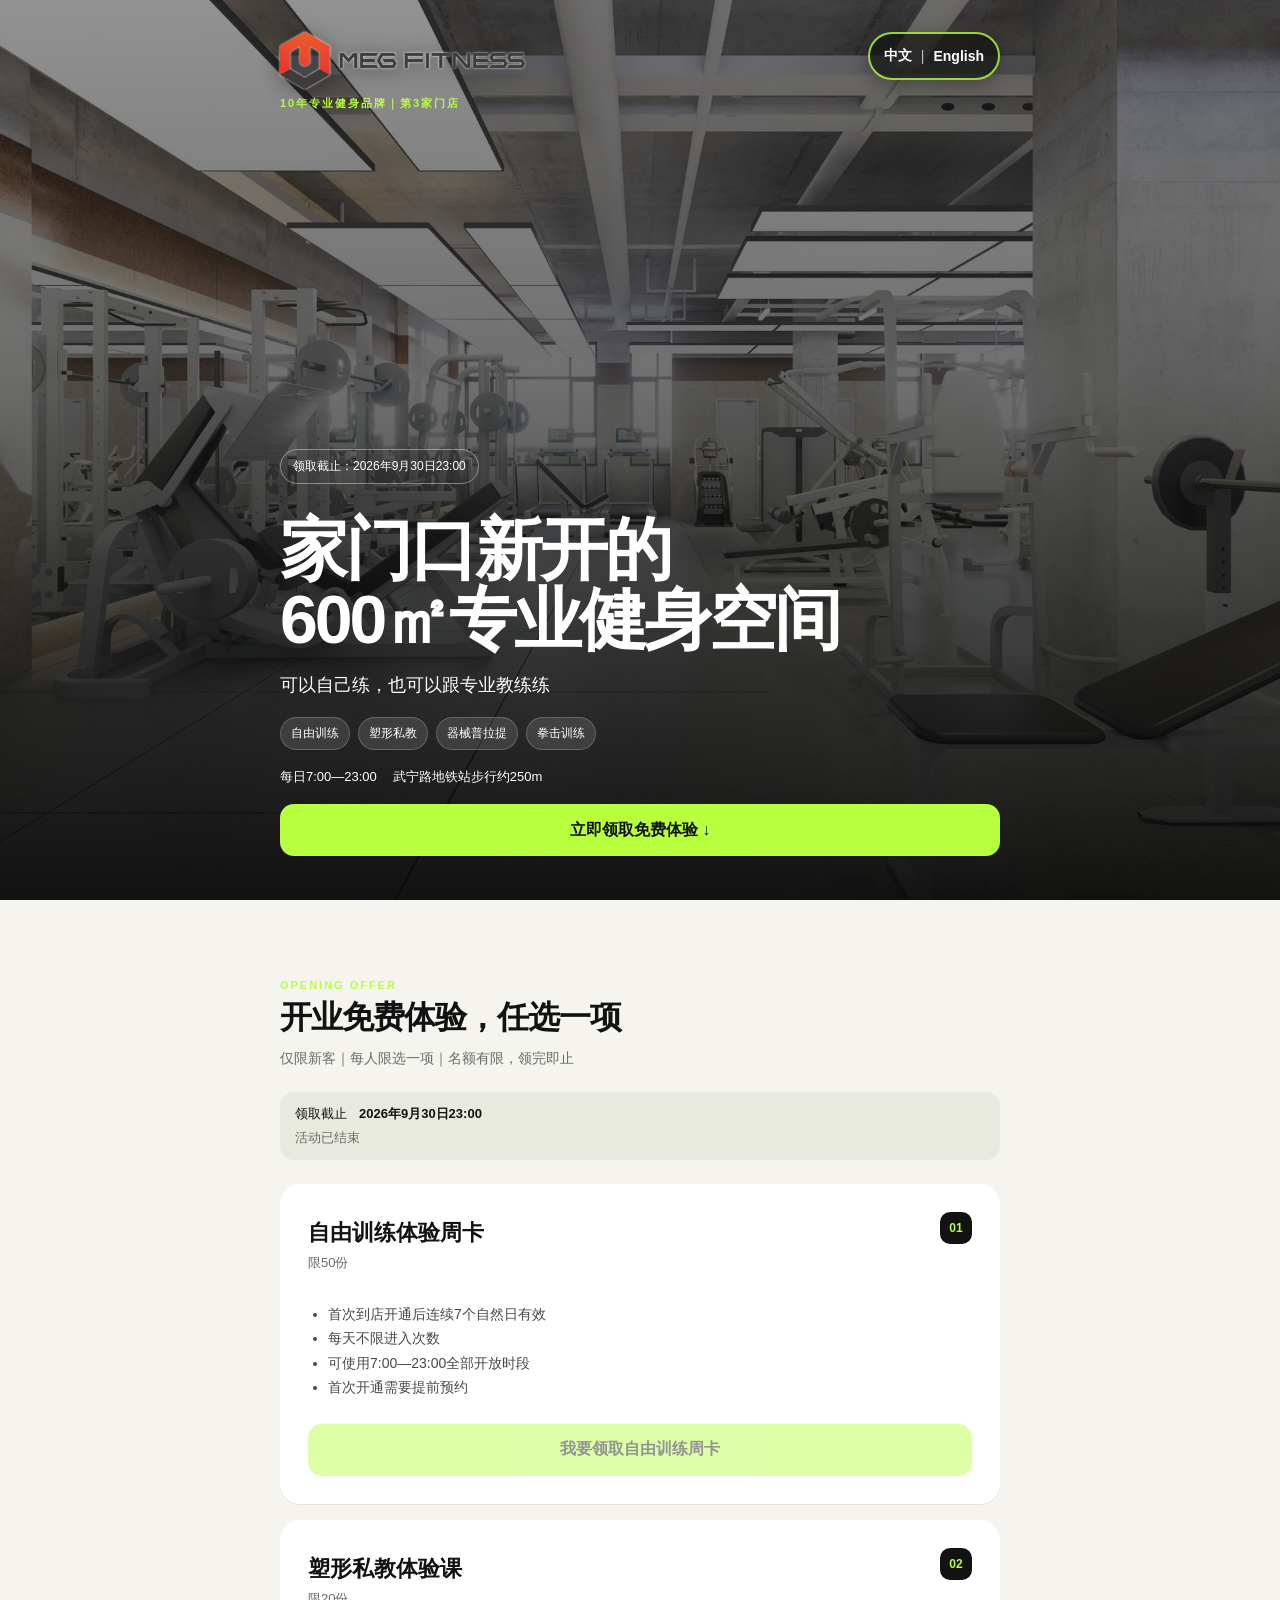
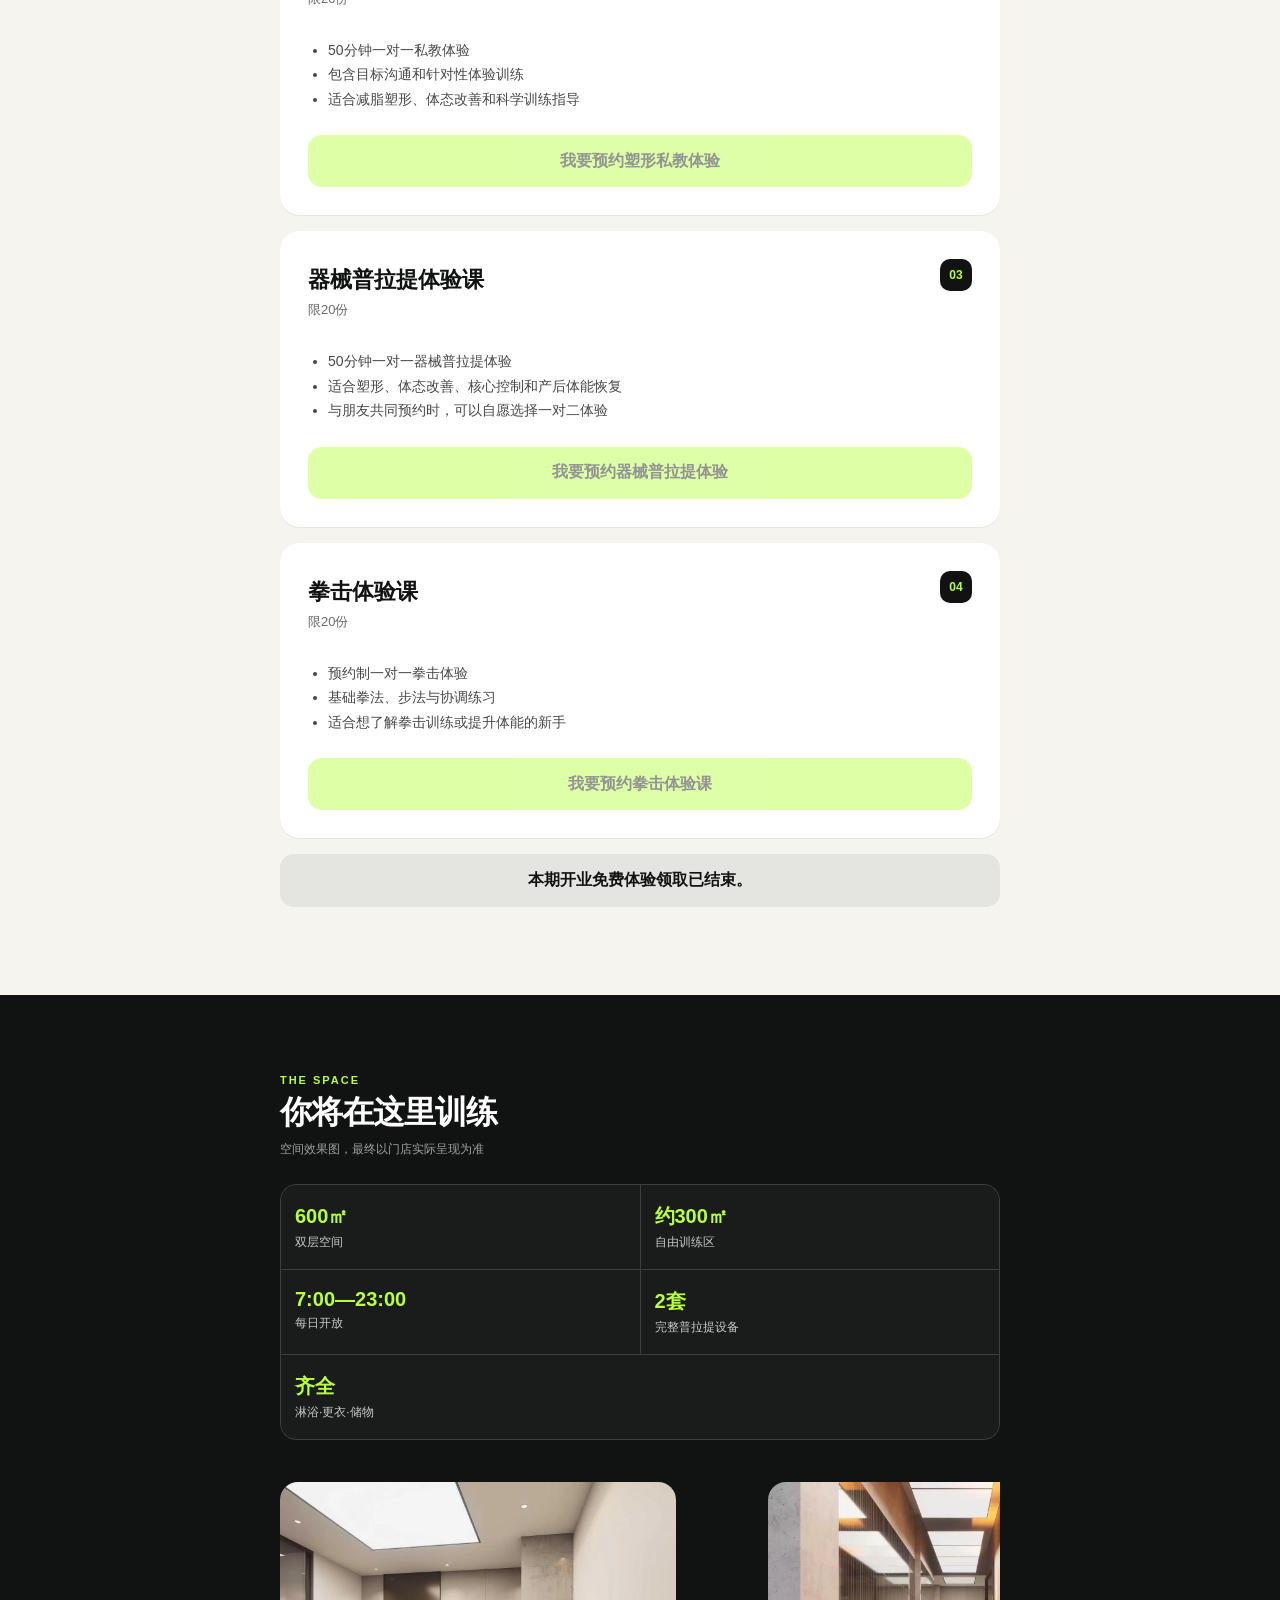
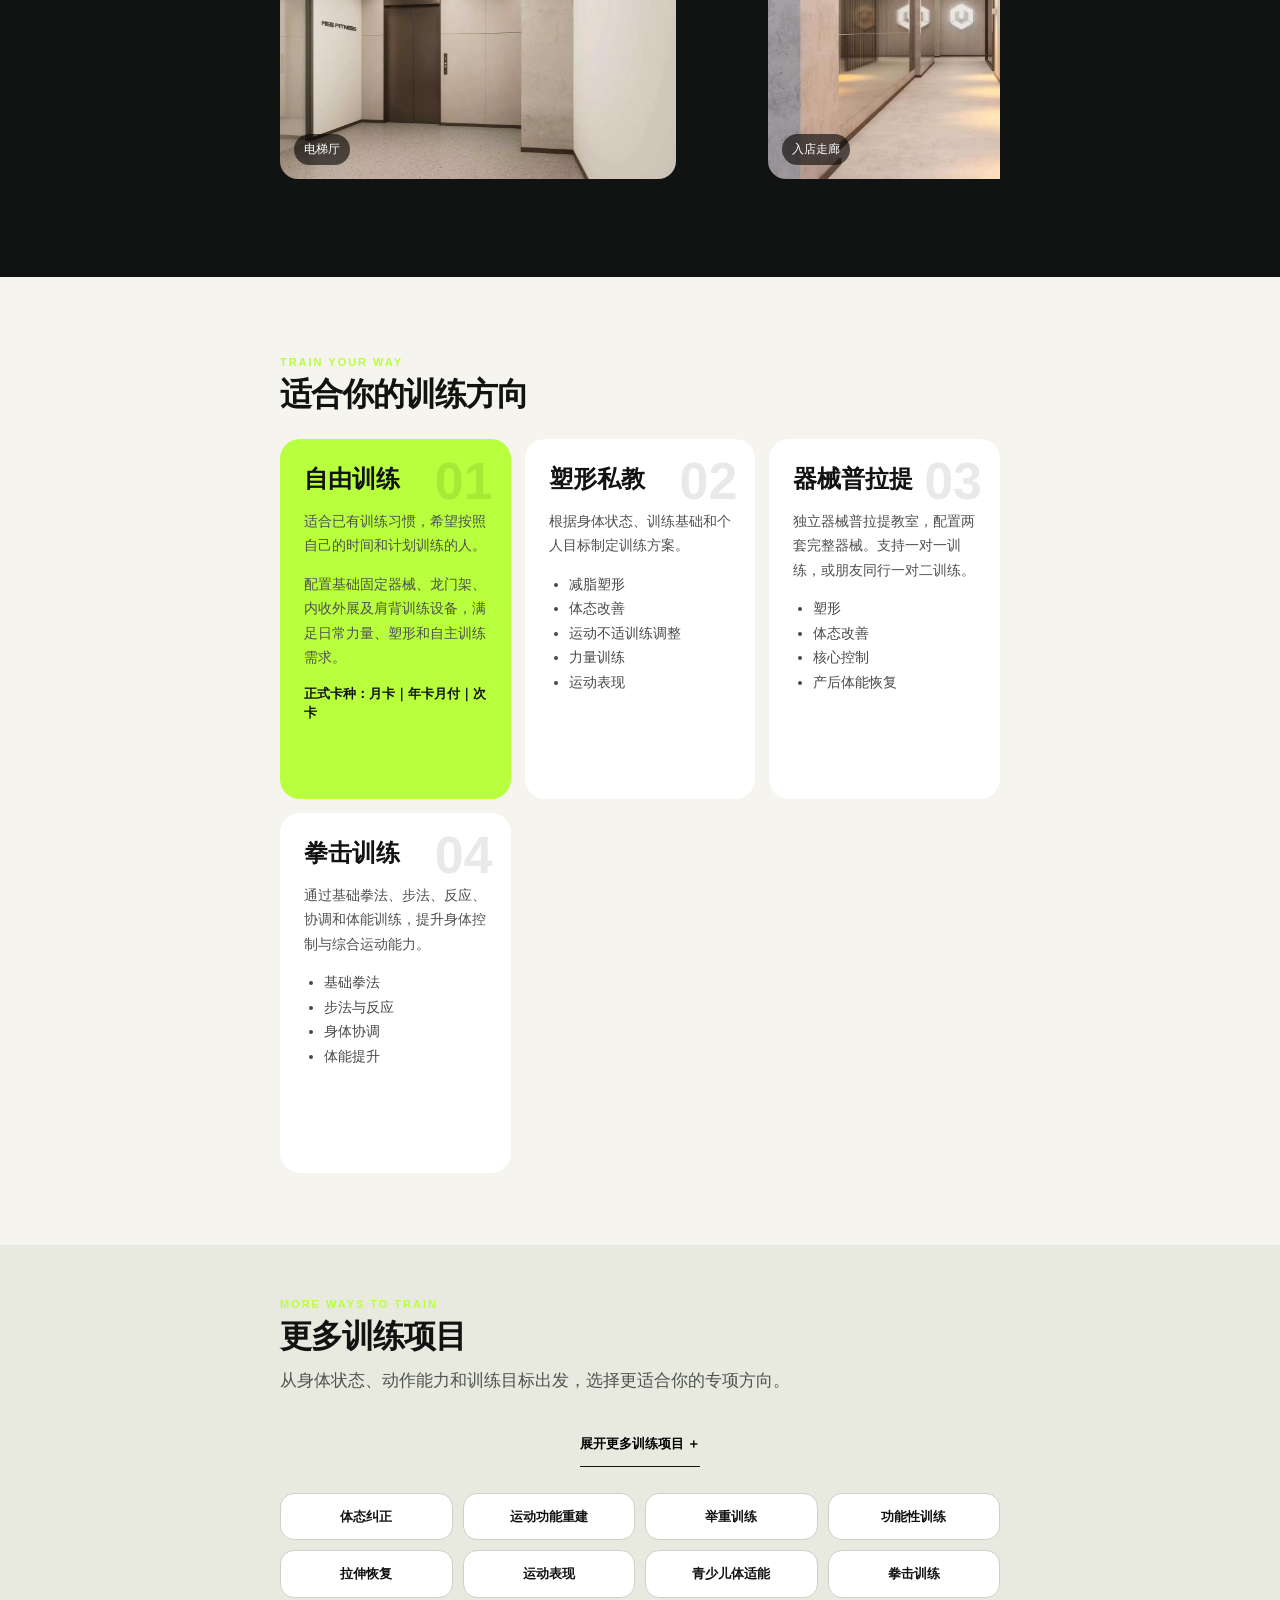
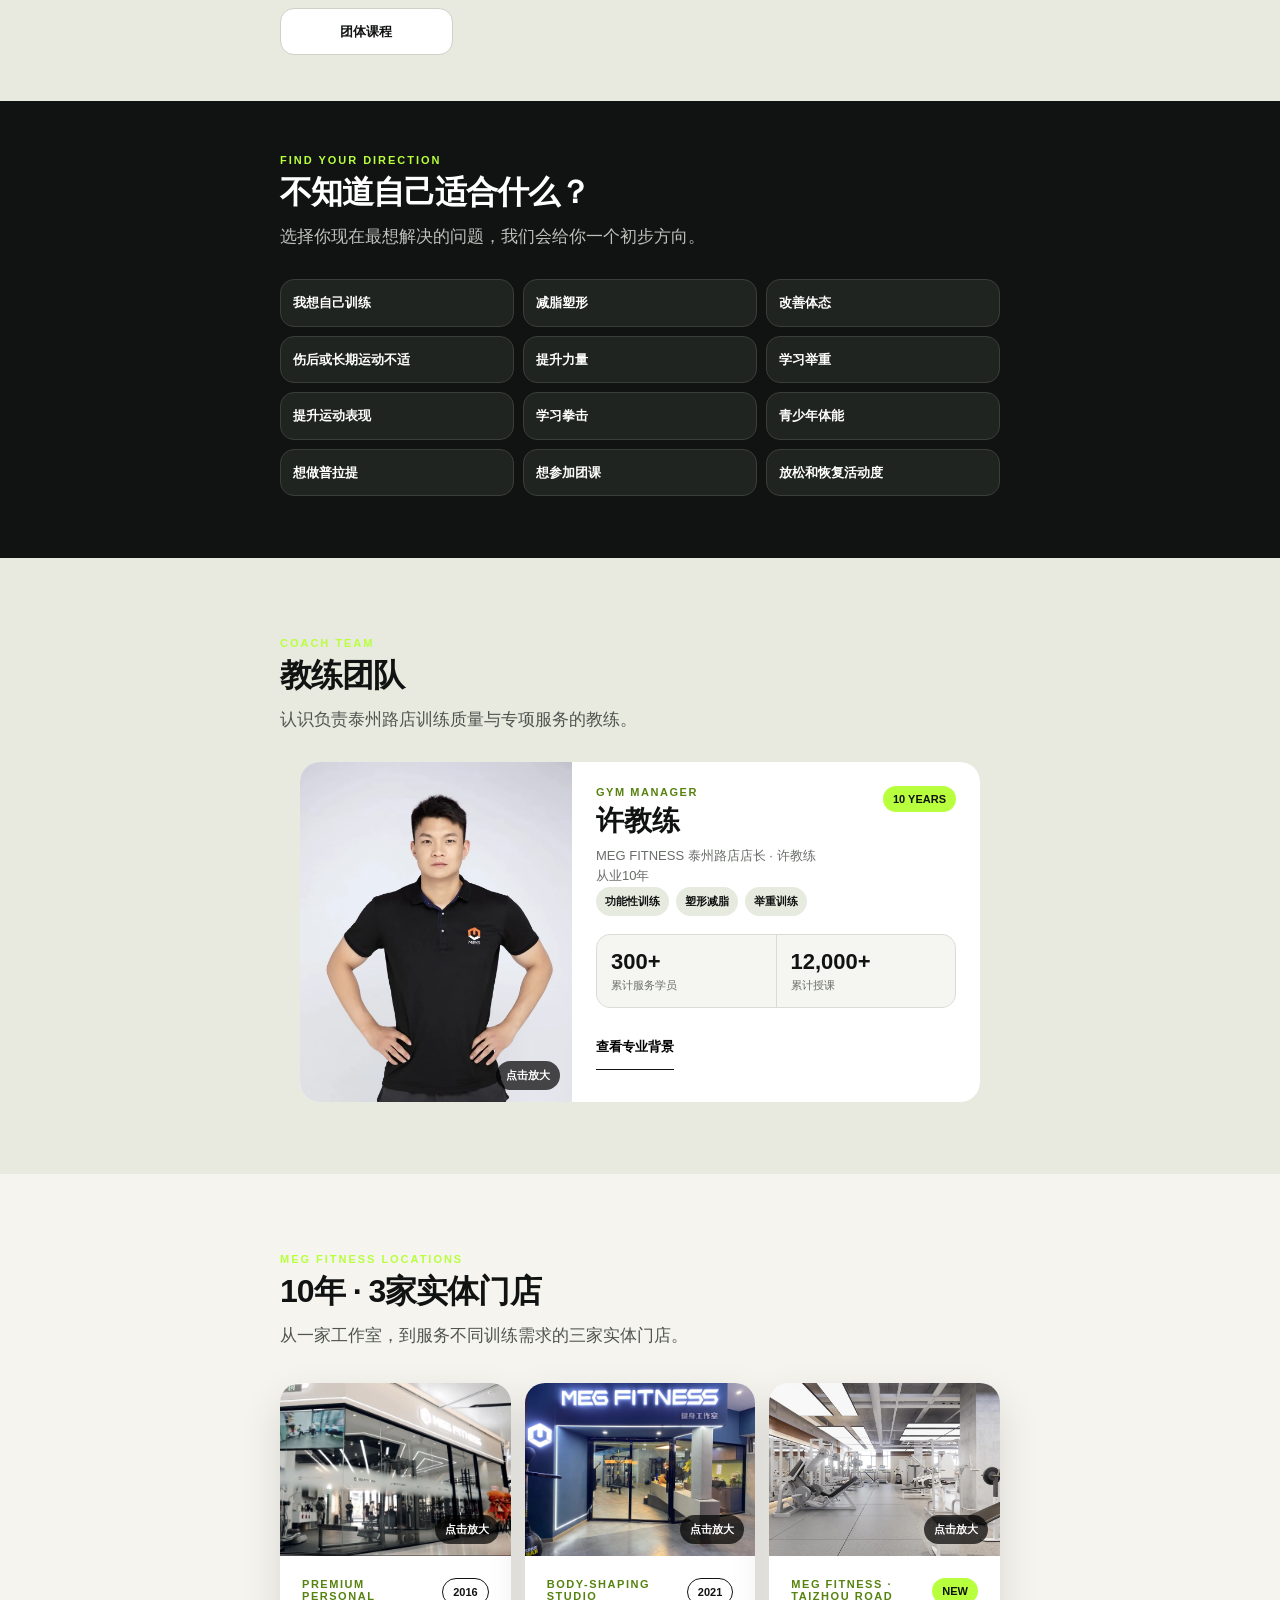
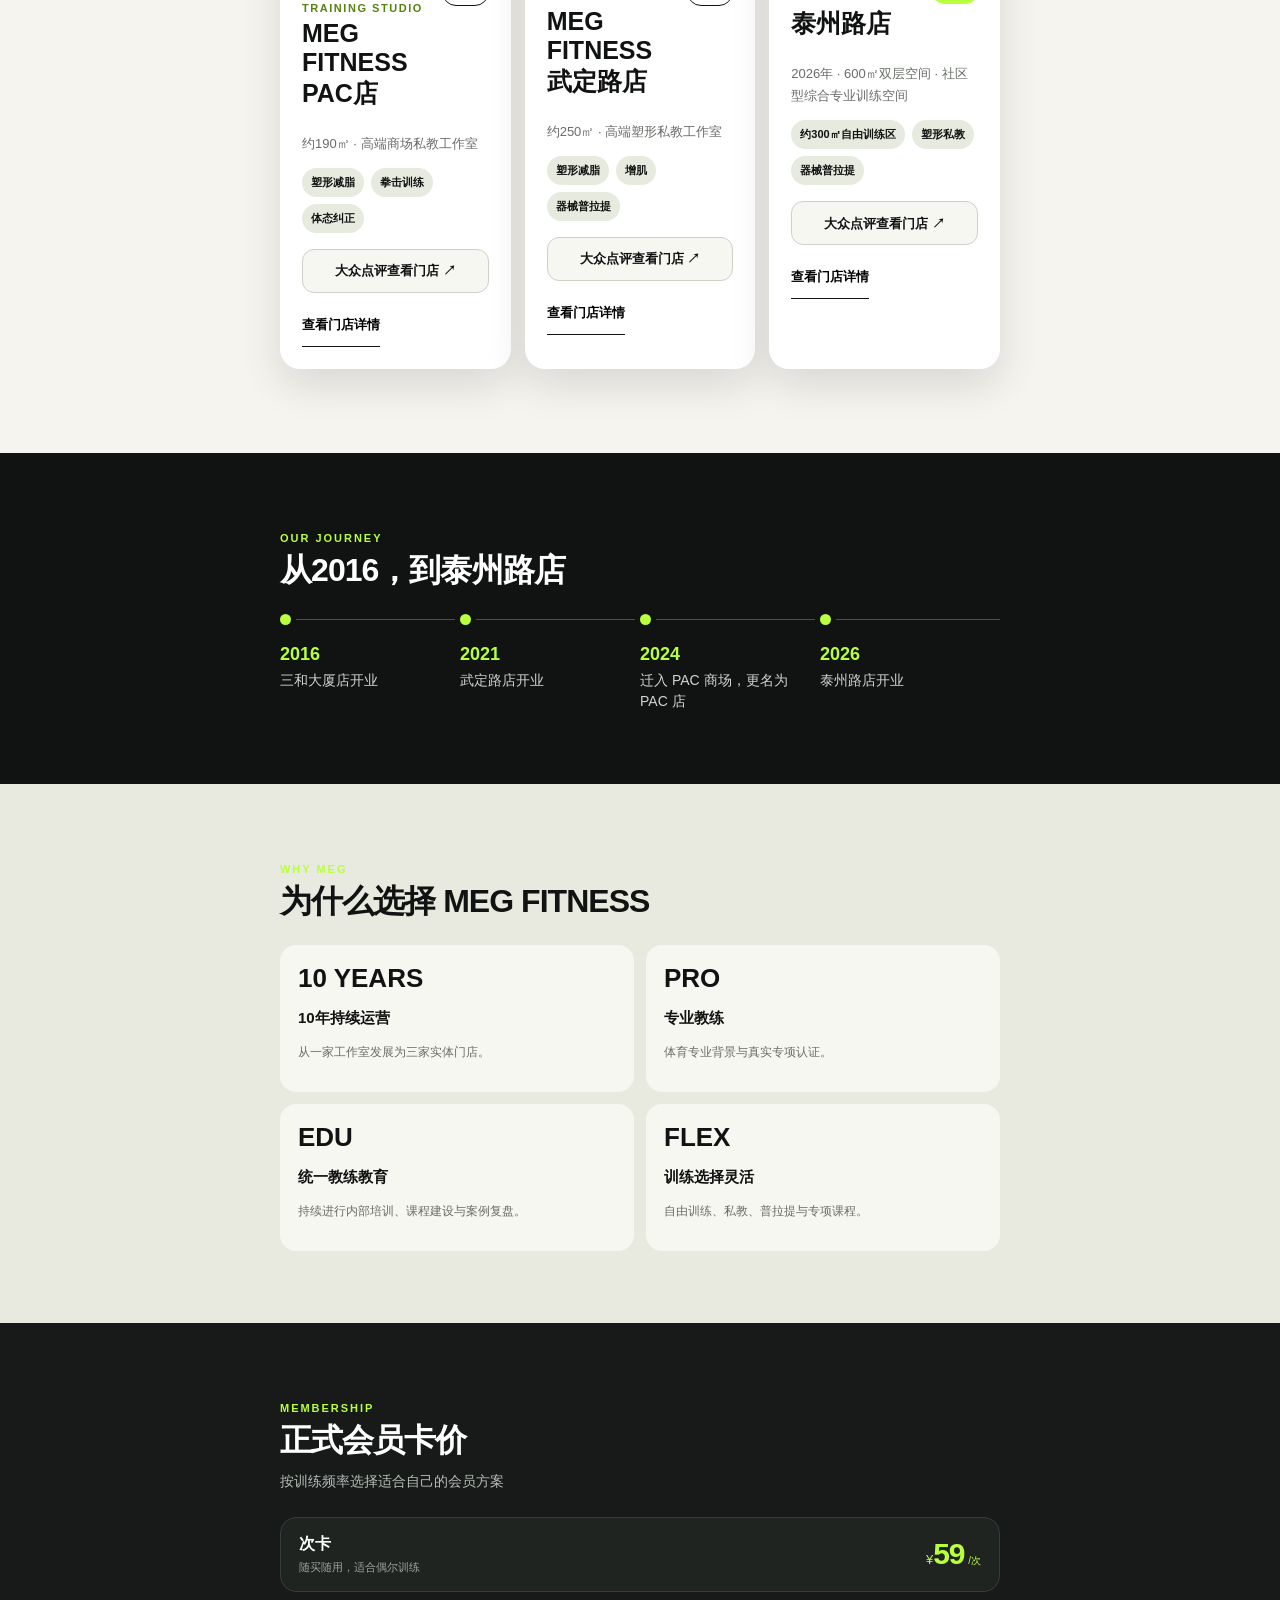
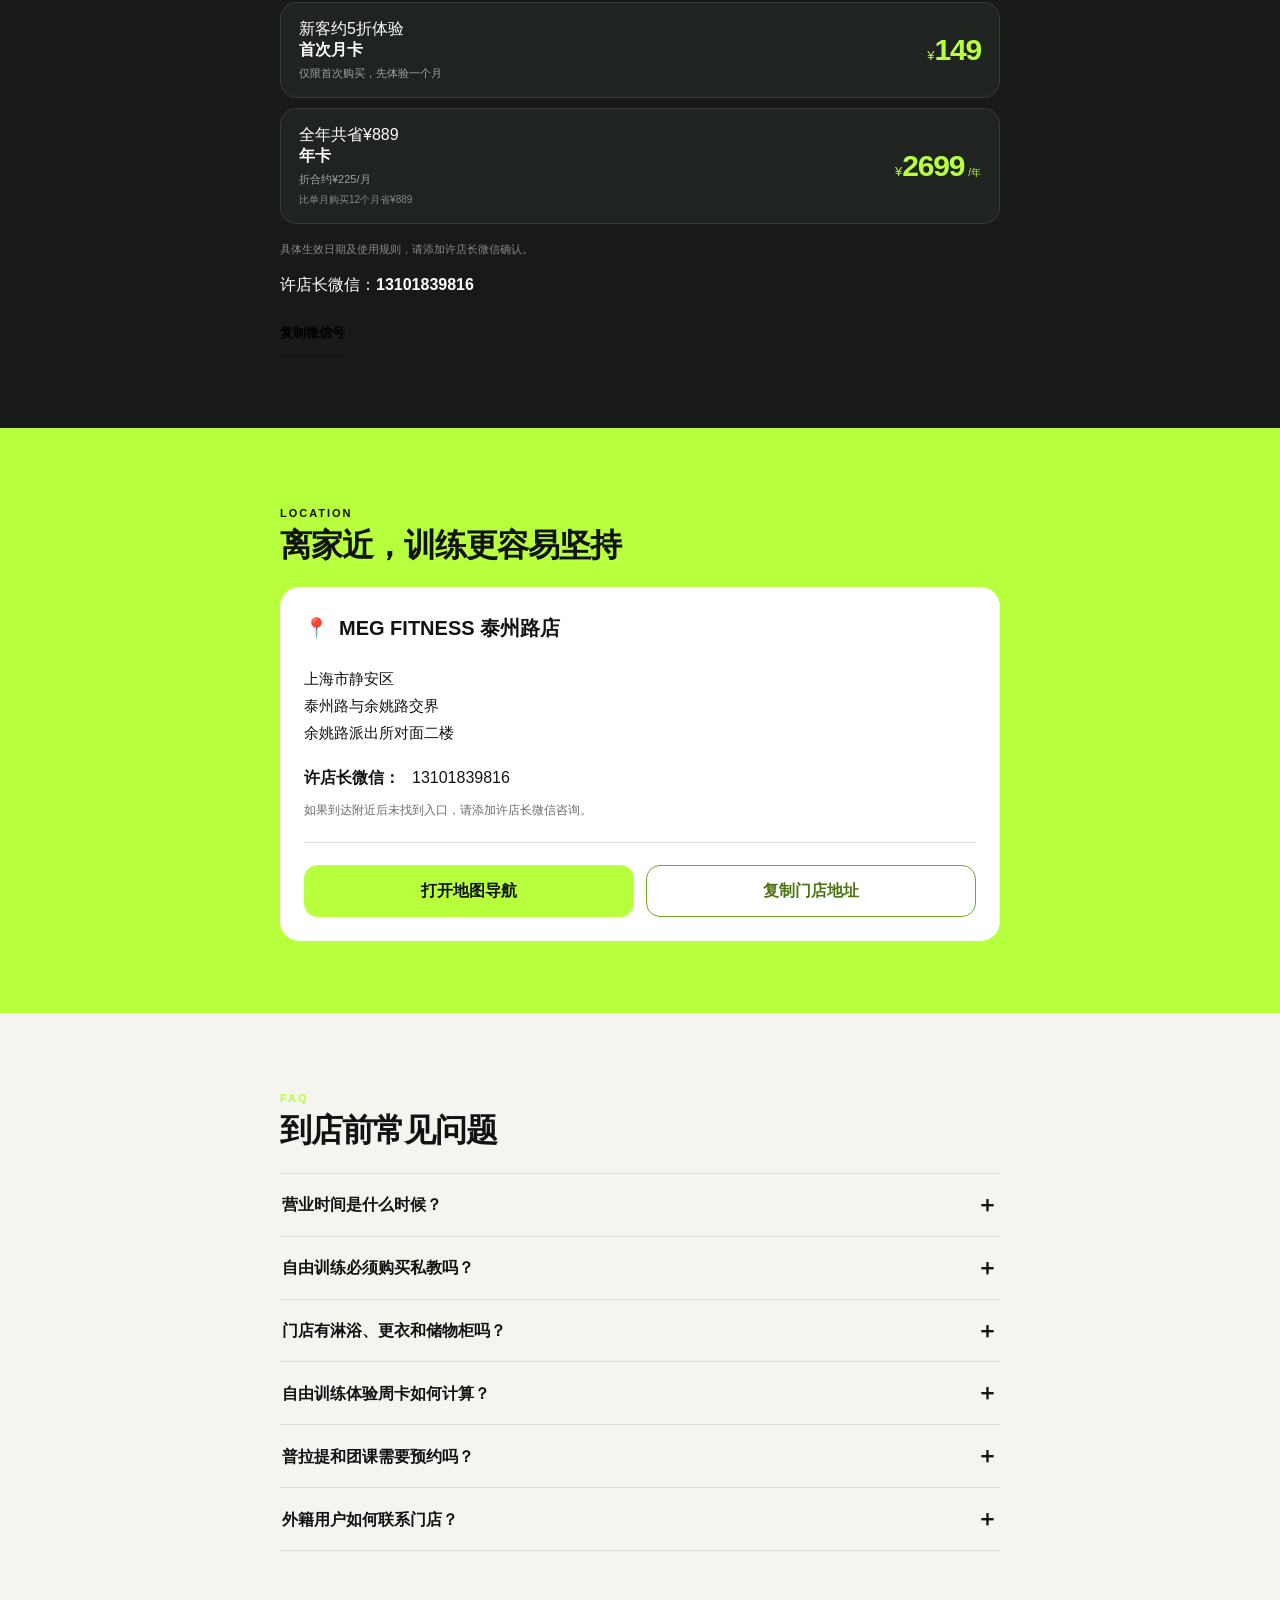
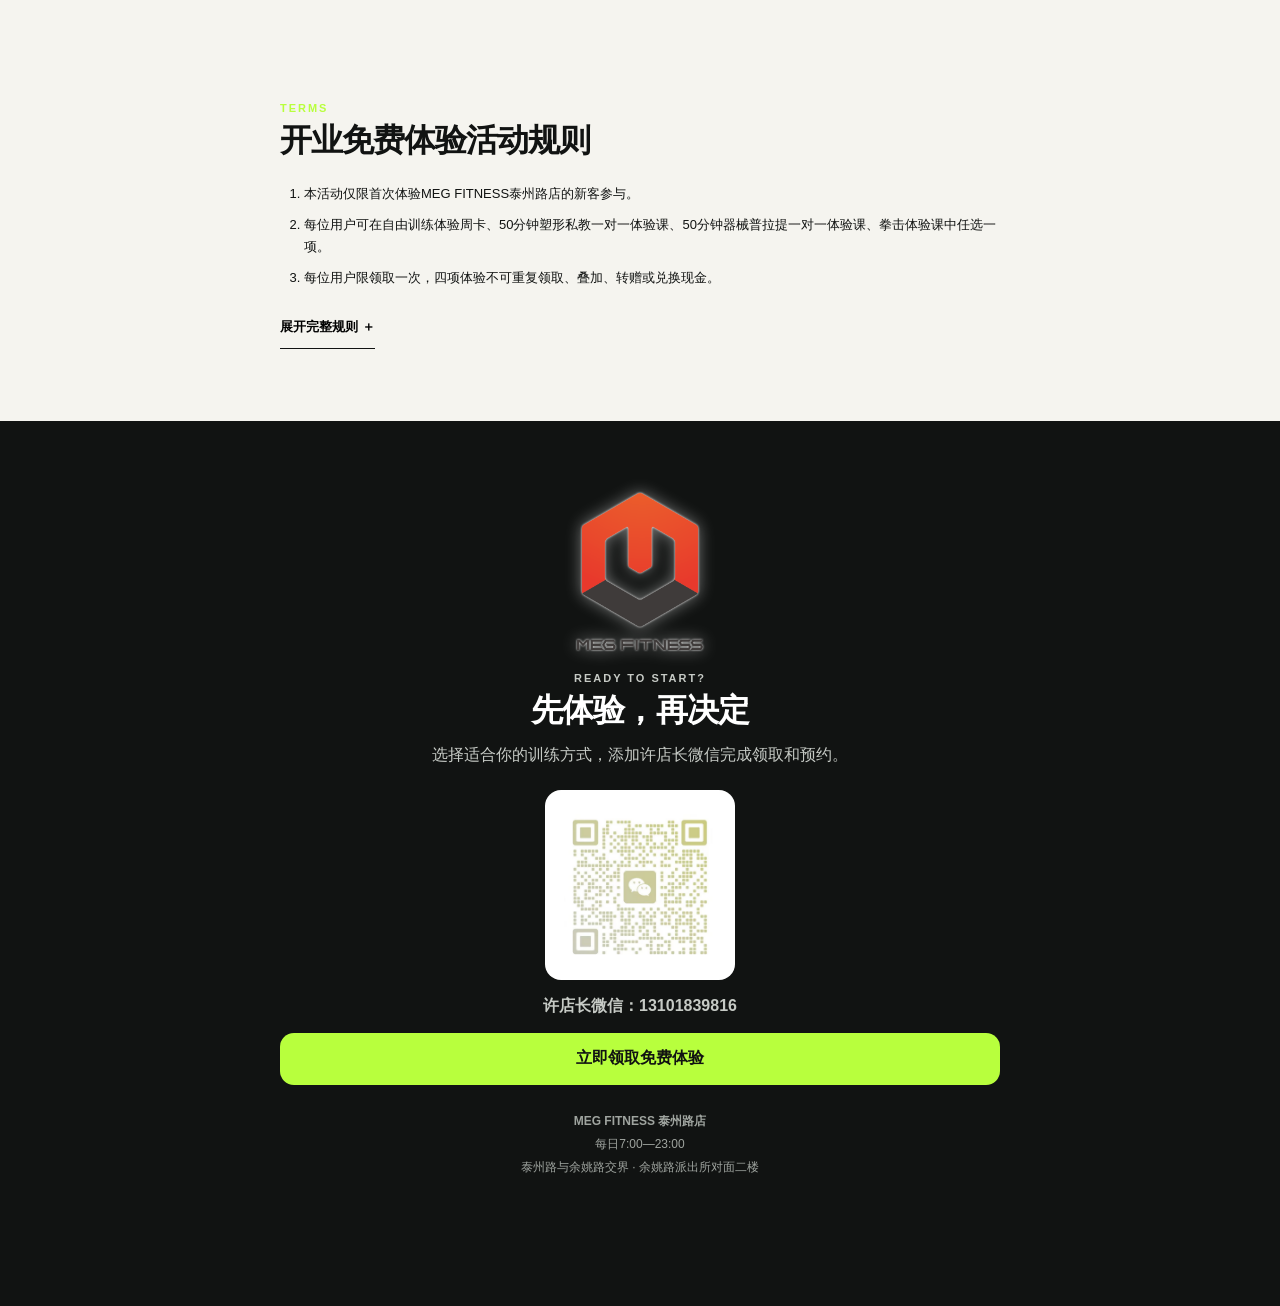
==== commit 5ed007a1: "fix: correct MEG store history" ====
--- a/index.html
+++ b/index.html
@@ -160,7 +160,7 @@
       <div class="brand-location-list">
         <article class="brand-location-card" data-location-id="pac">
           <button class="image-preview-trigger js-image-preview" type="button" data-preview-src="/assets/location-pac.webp?v=20260806-2" data-preview-alt="MEG FITNESS PAC店" aria-label="放大查看PAC店图片"><img loading="lazy" decoding="async" src="assets/location-pac.webp?v=20260806-2" alt="MEG FITNESS PAC店" data-fallback-image><span class="image-action-label">点击放大</span><span class="image-fallback-card">MEG FITNESS PAC店</span></button>
-          <div class="brand-location-body"><div class="brand-location-heading"><div><p class="detail-label">PREMIUM PERSONAL TRAINING STUDIO</p><h3>MEG FITNESS PAC店</h3></div><span class="year-badge">2016</span></div><p>约190㎡ · 高端商场私教工作室</p><div class="service-tags"><span>塑形减脂</span><span>拳击训练</span><span>体态纠正</span></div><button class="text-button js-location-toggle" type="button" data-location-id="pac" aria-controls="location-detail-pac" aria-expanded="false" data-expand-label="查看门店详情" data-collapse-label="收起门店详情">查看门店详情</button><div class="brand-location-detail" id="location-detail-pac" hidden><p><strong>初开于2016年，2024年迁入PAC商场。</strong></p><address>中国上海市静安区PAC购物中心1号楼<br>昌平路地铁站2号口步行约350米</address><p>专注塑形减脂、拳击训练与体态纠正的高端商场私教工作室。</p><div class="location-photo-gallery" aria-label="PAC店环境照片"><button class="location-photo-item js-image-preview" type="button" data-preview-src="/assets/location-pac-storefront.webp?v=20260806-2" data-preview-alt="PAC店商场门面" aria-label="放大查看PAC店商场门面"><img loading="lazy" decoding="async" src="assets/location-pac-storefront.webp?v=20260806-2" alt="PAC店商场门面"><span>商场门面</span></button><button class="location-photo-item js-image-preview" type="button" data-preview-src="/assets/location-pac-strength.webp?v=20260806-2" data-preview-alt="PAC店综合力量器械" aria-label="放大查看PAC店综合力量器械"><img loading="lazy" decoding="async" src="assets/location-pac-strength.webp?v=20260806-2" alt="PAC店综合力量器械"><span>综合力量器械</span></button><button class="location-photo-item js-image-preview" type="button" data-preview-src="/assets/location-pac-rack.webp?v=20260806-2" data-preview-alt="PAC店综合训练架" aria-label="放大查看PAC店综合训练架"><img loading="lazy" decoding="async" src="assets/location-pac-rack.webp?v=20260806-2" alt="PAC店综合训练架"><span>综合训练架</span></button><button class="location-photo-item js-image-preview" type="button" data-preview-src="/assets/location-pac-cardio.webp?v=20260806-2" data-preview-alt="PAC店有氧训练区" aria-label="放大查看PAC店有氧训练区"><img loading="lazy" decoding="async" src="assets/location-pac-cardio.webp?v=20260806-2" alt="PAC店有氧训练区"><span>有氧训练区</span></button><button class="location-photo-item js-image-preview" type="button" data-preview-src="/assets/location-pac-rower.webp?v=20260806-2" data-preview-alt="PAC店划船训练设备" aria-label="放大查看PAC店划船训练设备"><img loading="lazy" decoding="async" src="assets/location-pac-rower.webp?v=20260806-2" alt="PAC店划船训练设备"><span>划船训练</span></button><button class="location-photo-item js-image-preview" type="button" data-preview-src="/assets/location-pac-boxing.webp?v=20260806-2" data-preview-alt="PAC店拳击训练装备" aria-label="放大查看PAC店拳击训练装备"><img loading="lazy" decoding="async" src="assets/location-pac-boxing.webp?v=20260806-2" alt="PAC店拳击训练装备"><span>拳击装备</span></button><button class="location-photo-item js-image-preview" type="button" data-preview-src="/assets/location-pac-refreshments.webp?v=20260806-2" data-preview-alt="PAC店饮水与补给区" aria-label="放大查看PAC店饮水与补给区"><img loading="lazy" decoding="async" src="assets/location-pac-refreshments.webp?v=20260806-2" alt="PAC店饮水与补给区"><span>饮水与补给区</span></button><button class="location-photo-item js-image-preview" type="button" data-preview-src="/assets/location-pac-wash.webp?v=20260806-2" data-preview-alt="PAC店洗手区" aria-label="放大查看PAC店洗手区"><img loading="lazy" decoding="async" src="assets/location-pac-wash.webp?v=20260806-2" alt="PAC店洗手区"><span>洗手区</span></button></div></div></div>
+          <div class="brand-location-body"><div class="brand-location-heading"><div><p class="detail-label">PREMIUM PERSONAL TRAINING STUDIO</p><h3>MEG FITNESS PAC店</h3></div><span class="year-badge">2016</span></div><p>约190㎡ · 高端商场私教工作室</p><div class="service-tags"><span>塑形减脂</span><span>拳击训练</span><span>体态纠正</span></div><button class="text-button js-location-toggle" type="button" data-location-id="pac" aria-controls="location-detail-pac" aria-expanded="false" data-expand-label="查看门店详情" data-collapse-label="收起门店详情">查看门店详情</button><div class="brand-location-detail" id="location-detail-pac" hidden><p><strong>2016年始于三和大厦，2024年迁入PAC商场并更名为PAC店。</strong></p><address>中国上海市静安区PAC购物中心1号楼<br>昌平路地铁站2号口步行约350米</address><p>专注塑形减脂、拳击训练与体态纠正的高端商场私教工作室。</p><div class="location-photo-gallery" aria-label="PAC店环境照片"><button class="location-photo-item js-image-preview" type="button" data-preview-src="/assets/location-pac-storefront.webp?v=20260806-2" data-preview-alt="PAC店商场门面" aria-label="放大查看PAC店商场门面"><img loading="lazy" decoding="async" src="assets/location-pac-storefront.webp?v=20260806-2" alt="PAC店商场门面"><span>商场门面</span></button><button class="location-photo-item js-image-preview" type="button" data-preview-src="/assets/location-pac-strength.webp?v=20260806-2" data-preview-alt="PAC店综合力量器械" aria-label="放大查看PAC店综合力量器械"><img loading="lazy" decoding="async" src="assets/location-pac-strength.webp?v=20260806-2" alt="PAC店综合力量器械"><span>综合力量器械</span></button><button class="location-photo-item js-image-preview" type="button" data-preview-src="/assets/location-pac-rack.webp?v=20260806-2" data-preview-alt="PAC店综合训练架" aria-label="放大查看PAC店综合训练架"><img loading="lazy" decoding="async" src="assets/location-pac-rack.webp?v=20260806-2" alt="PAC店综合训练架"><span>综合训练架</span></button><button class="location-photo-item js-image-preview" type="button" data-preview-src="/assets/location-pac-cardio.webp?v=20260806-2" data-preview-alt="PAC店有氧训练区" aria-label="放大查看PAC店有氧训练区"><img loading="lazy" decoding="async" src="assets/location-pac-cardio.webp?v=20260806-2" alt="PAC店有氧训练区"><span>有氧训练区</span></button><button class="location-photo-item js-image-preview" type="button" data-preview-src="/assets/location-pac-rower.webp?v=20260806-2" data-preview-alt="PAC店划船训练设备" aria-label="放大查看PAC店划船训练设备"><img loading="lazy" decoding="async" src="assets/location-pac-rower.webp?v=20260806-2" alt="PAC店划船训练设备"><span>划船训练</span></button><button class="location-photo-item js-image-preview" type="button" data-preview-src="/assets/location-pac-boxing.webp?v=20260806-2" data-preview-alt="PAC店拳击训练装备" aria-label="放大查看PAC店拳击训练装备"><img loading="lazy" decoding="async" src="assets/location-pac-boxing.webp?v=20260806-2" alt="PAC店拳击训练装备"><span>拳击装备</span></button><button class="location-photo-item js-image-preview" type="button" data-preview-src="/assets/location-pac-refreshments.webp?v=20260806-2" data-preview-alt="PAC店饮水与补给区" aria-label="放大查看PAC店饮水与补给区"><img loading="lazy" decoding="async" src="assets/location-pac-refreshments.webp?v=20260806-2" alt="PAC店饮水与补给区"><span>饮水与补给区</span></button><button class="location-photo-item js-image-preview" type="button" data-preview-src="/assets/location-pac-wash.webp?v=20260806-2" data-preview-alt="PAC店洗手区" aria-label="放大查看PAC店洗手区"><img loading="lazy" decoding="async" src="assets/location-pac-wash.webp?v=20260806-2" alt="PAC店洗手区"><span>洗手区</span></button></div></div></div>
         </article>
         <article class="brand-location-card" data-location-id="wuding">
           <button class="image-preview-trigger js-image-preview" type="button" data-preview-src="/assets/location-wuding.webp?v=20260806-2" data-preview-alt="MEG FITNESS 武定路店" aria-label="放大查看武定路店图片"><img loading="lazy" decoding="async" src="assets/location-wuding.webp?v=20260806-2" alt="MEG FITNESS 武定路店" data-fallback-image><span class="image-action-label">点击放大</span><span class="image-fallback-card">MEG FITNESS 武定路店</span></button>
@@ -178,7 +178,7 @@
       </div>
     </div></div>
 
-    <section class="section timeline-section"><div class="wrap"><p class="section-kicker">OUR JOURNEY</p><h2>从2016，到泰州路店</h2><ol class="brand-timeline" data-brand-timeline><li><strong>2016</strong><span>PAC店初开</span></li><li><strong>2021</strong><span>武定路店开业</span></li><li><strong>2024</strong><span>PAC店迁入PAC商场</span></li><li><strong>2026</strong><span>泰州路店开业</span></li></ol></div></section>
+    <section class="section timeline-section"><div class="wrap"><p class="section-kicker">OUR JOURNEY</p><h2>从2016，到泰州路店</h2><ol class="brand-timeline" data-brand-timeline><li><strong>2016</strong><span>三和大厦店开业</span></li><li><strong>2021</strong><span>武定路店开业</span></li><li><strong>2024</strong><span>迁入 PAC 商场，更名为 PAC 店</span></li><li><strong>2026</strong><span>泰州路店开业</span></li></ol></div></section>
 
     <section class="section soft-section"><div class="wrap"><p class="section-kicker">WHY MEG</p><h2>为什么选择 MEG FITNESS</h2><div class="why-grid"><article><strong>10 YEARS</strong><h3>10年持续运营</h3><p>从一家工作室发展为三家实体门店。</p></article><article><strong>PRO</strong><h3>专业教练</h3><p>体育专业背景与真实专项认证。</p></article><article><strong>EDU</strong><h3>统一教练教育</h3><p>持续进行内部培训、课程建设与案例复盘。</p></article><article><strong>FLEX</strong><h3>训练选择灵活</h3><p>自由训练、私教、普拉提与专项课程。</p></article></div></div></section></section>
 
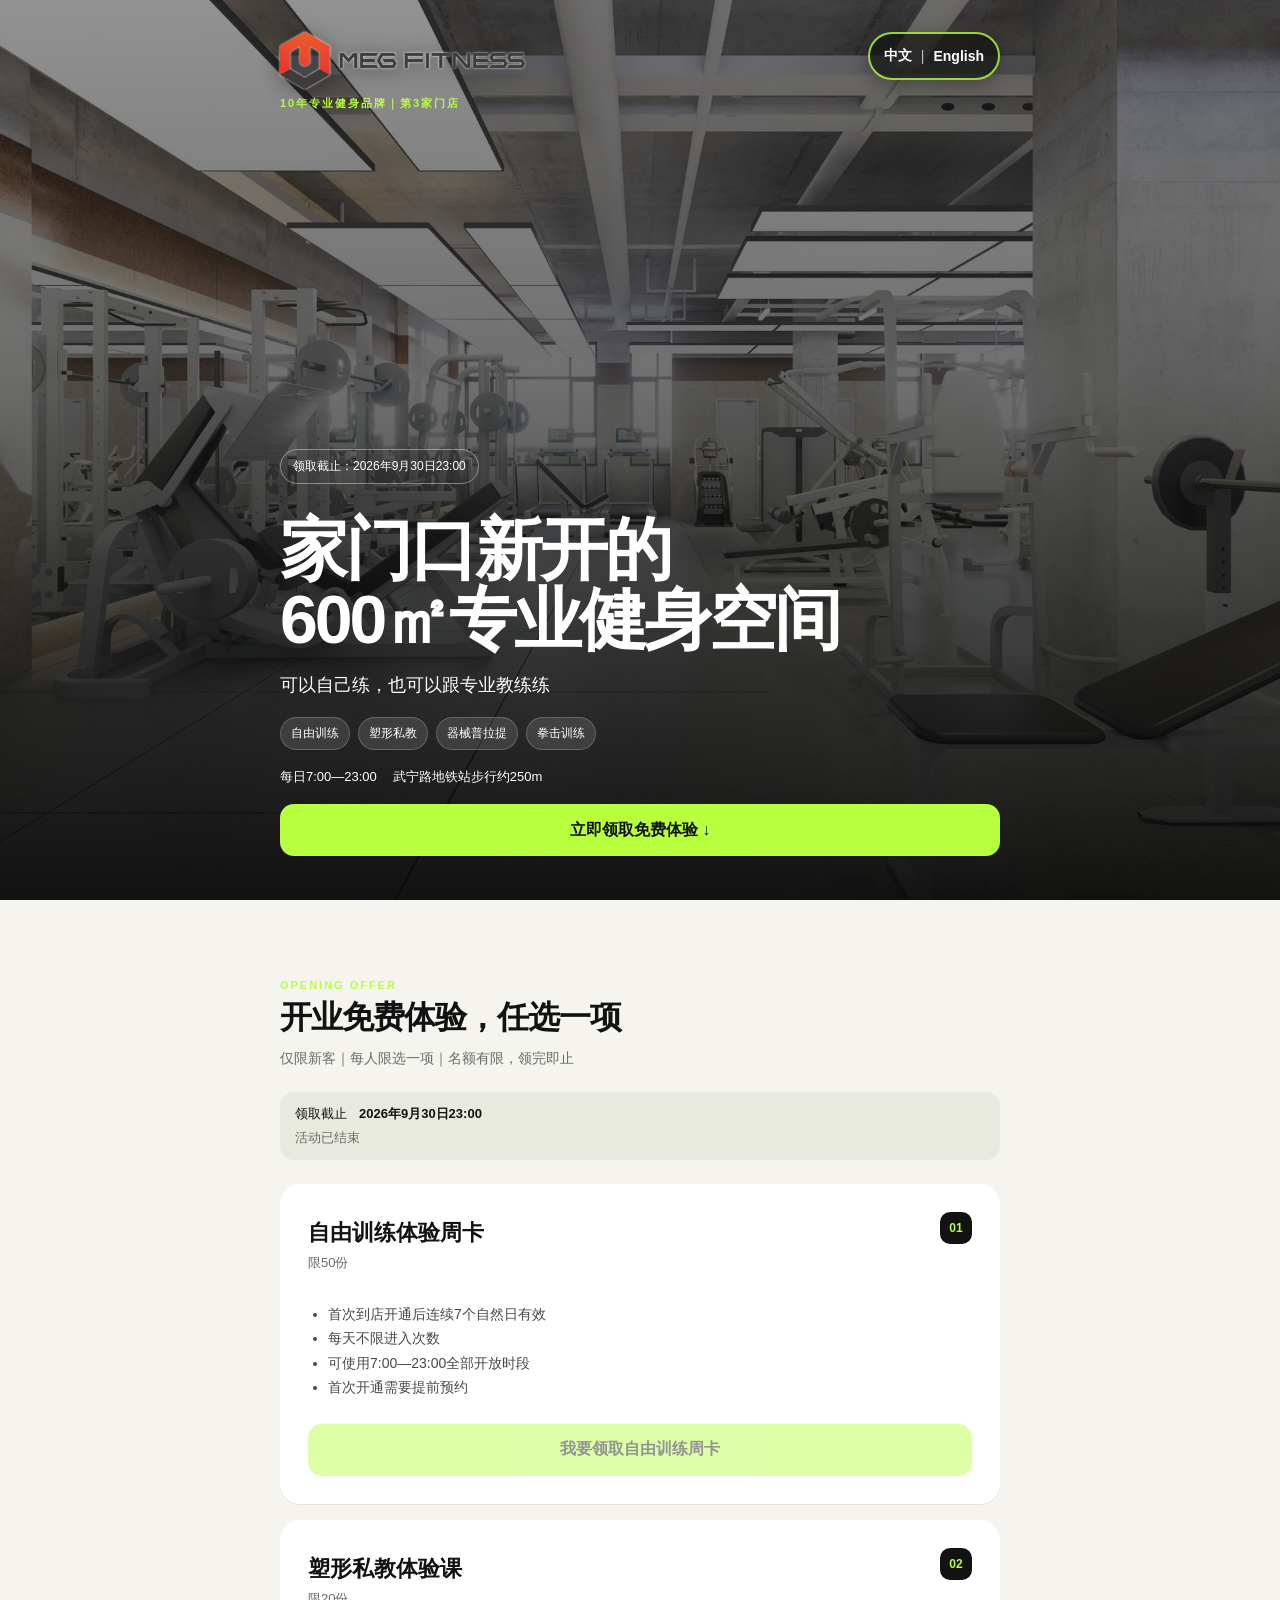
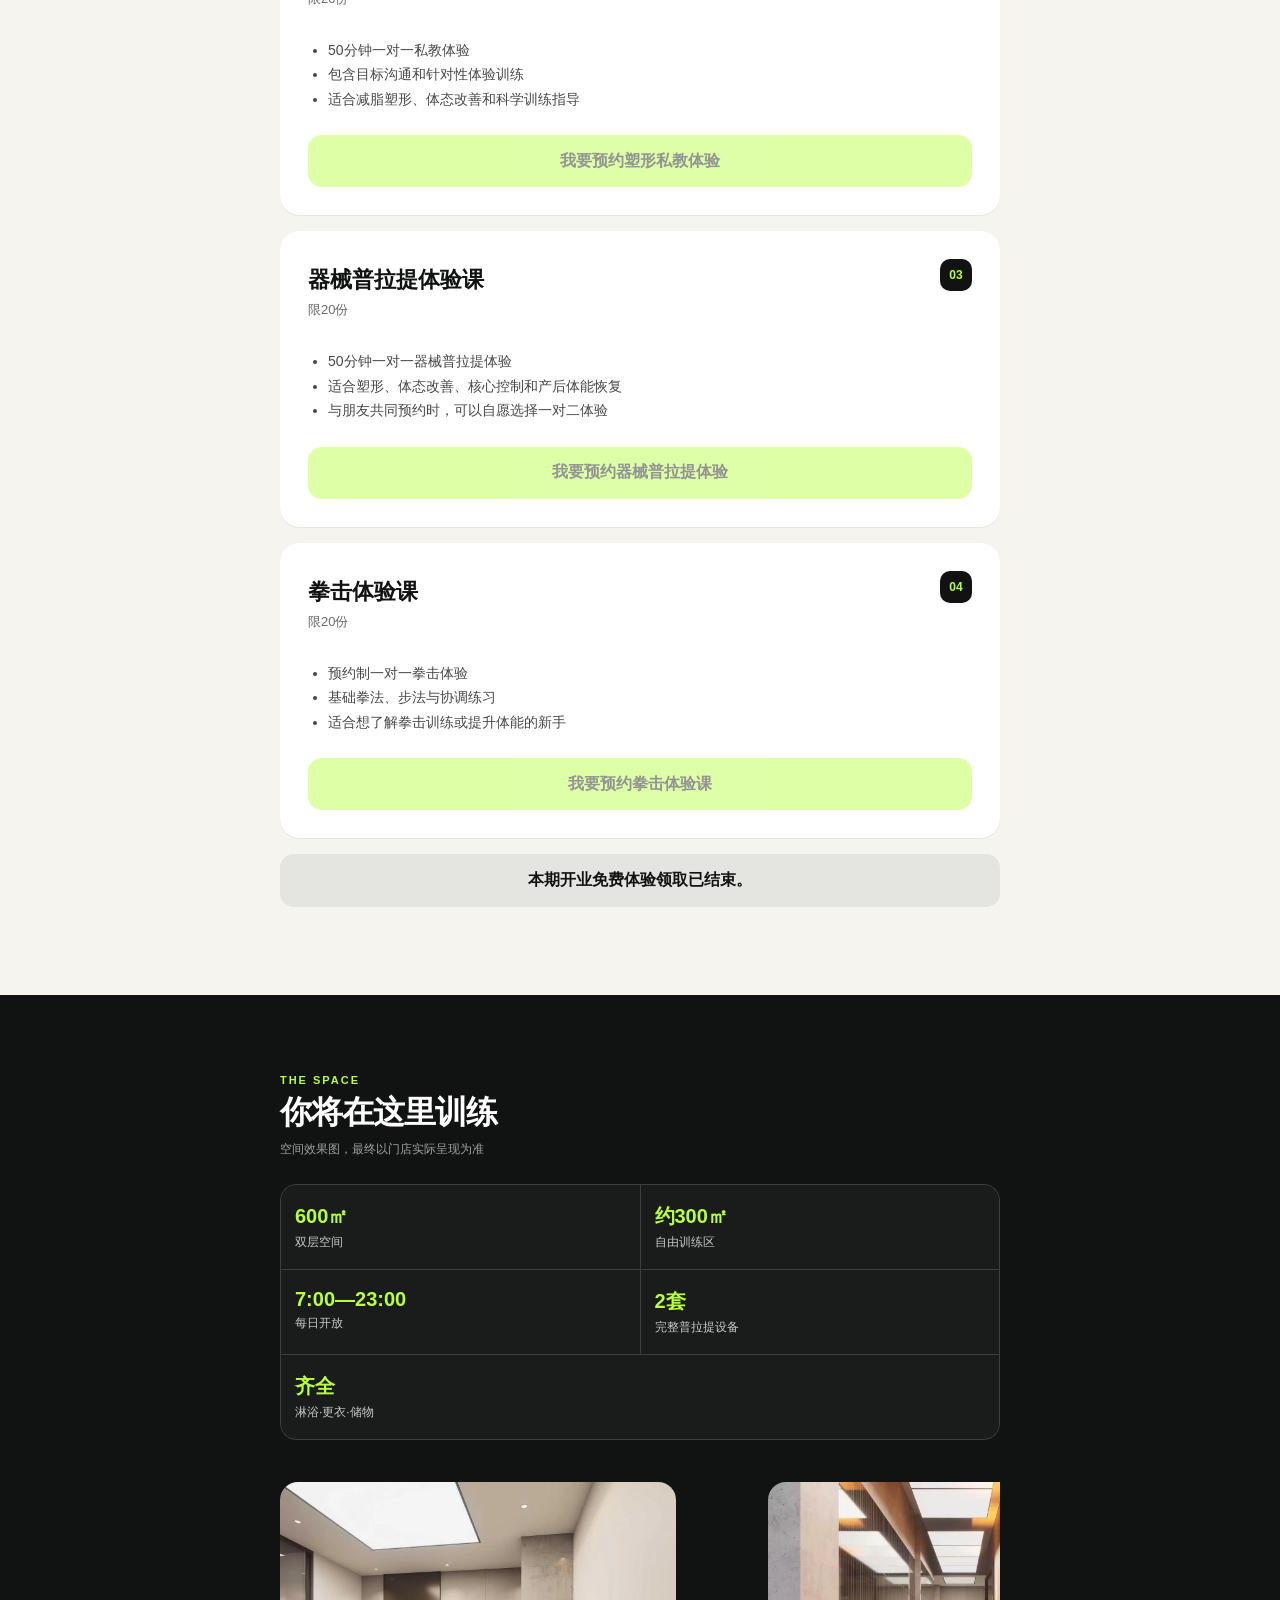
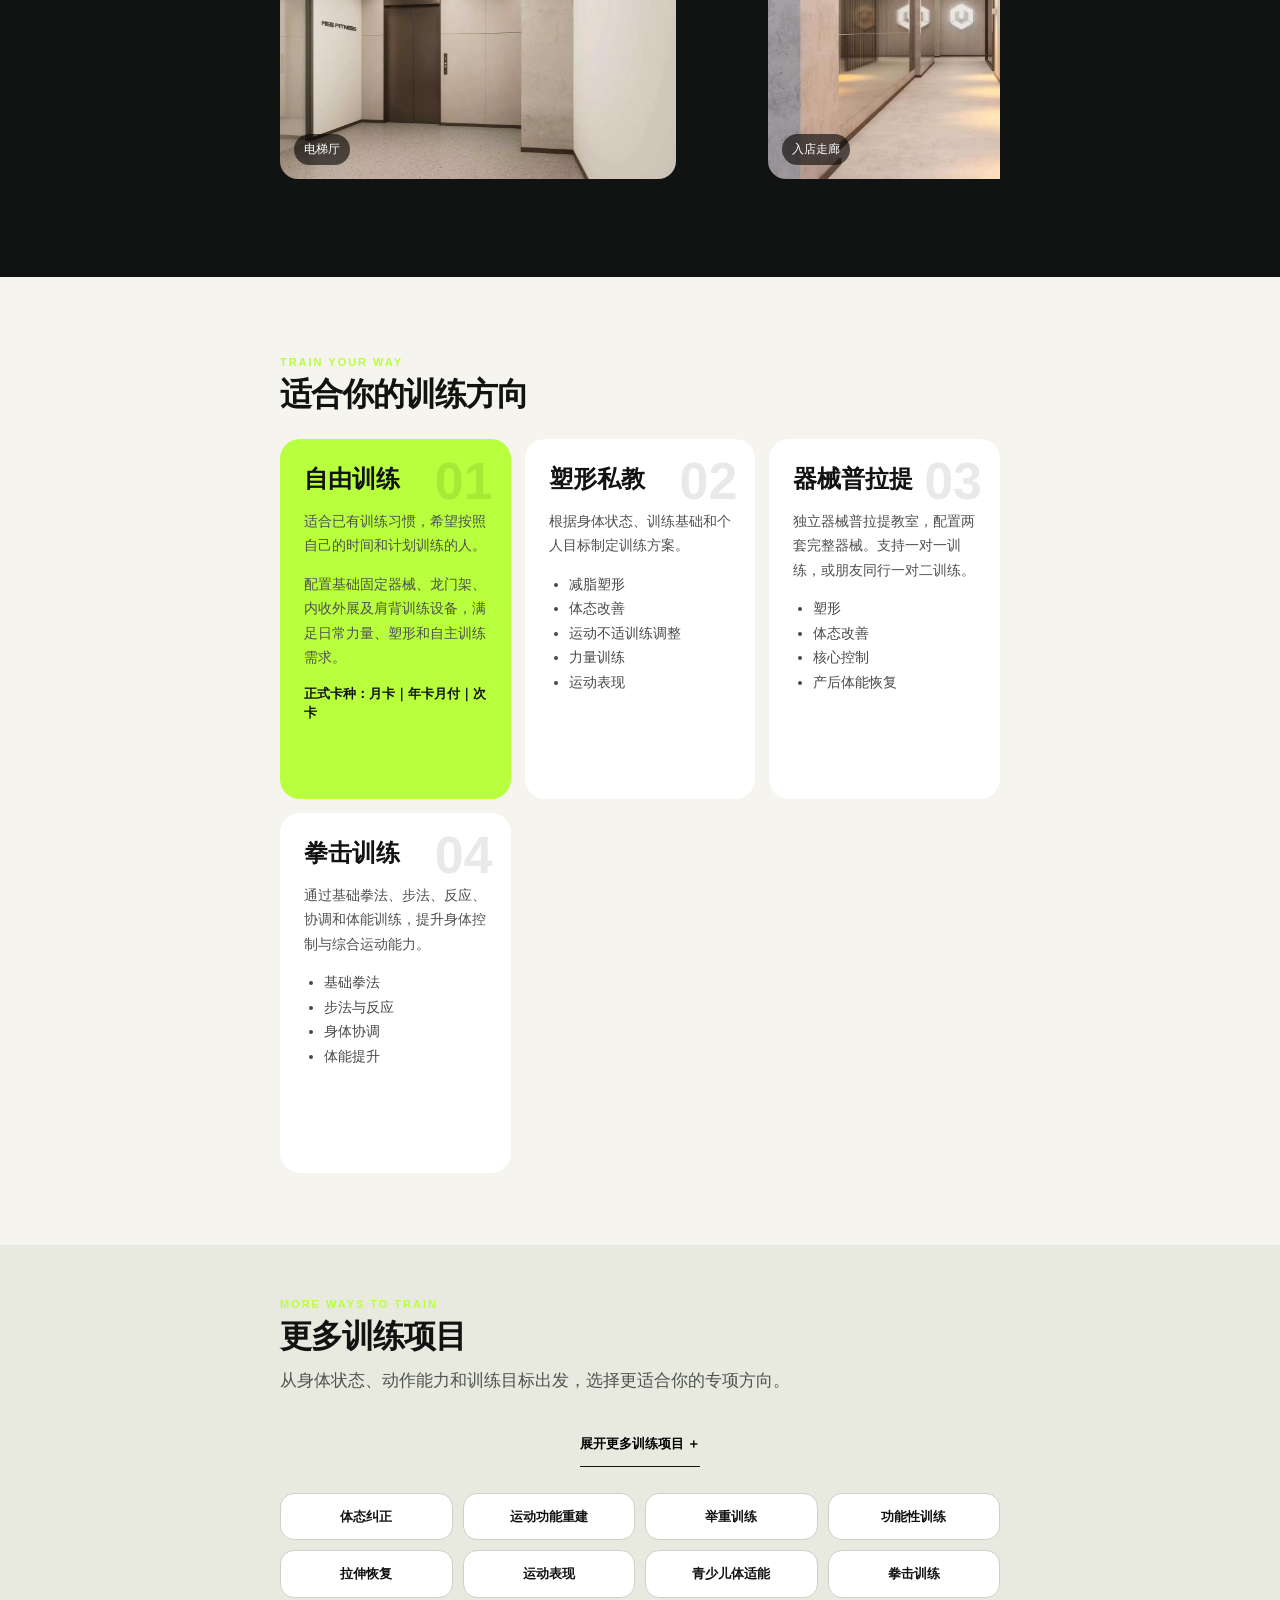
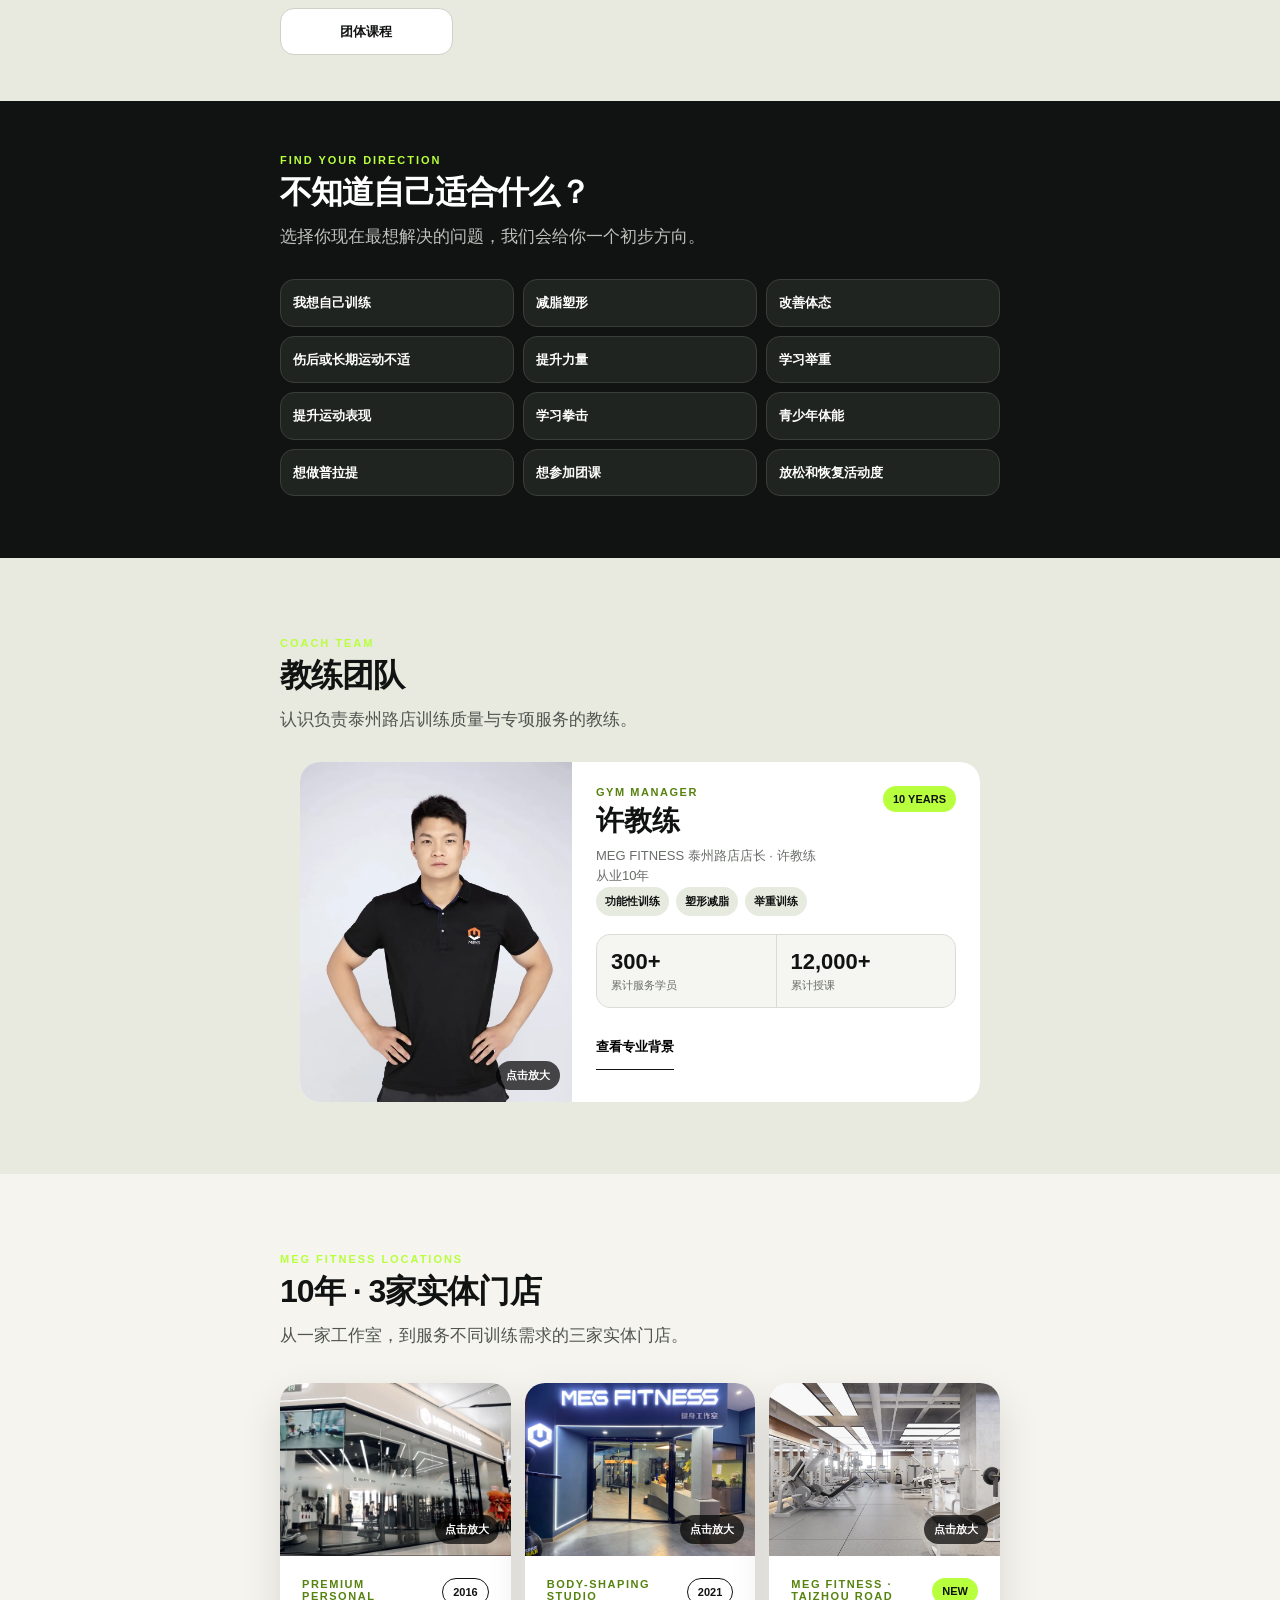
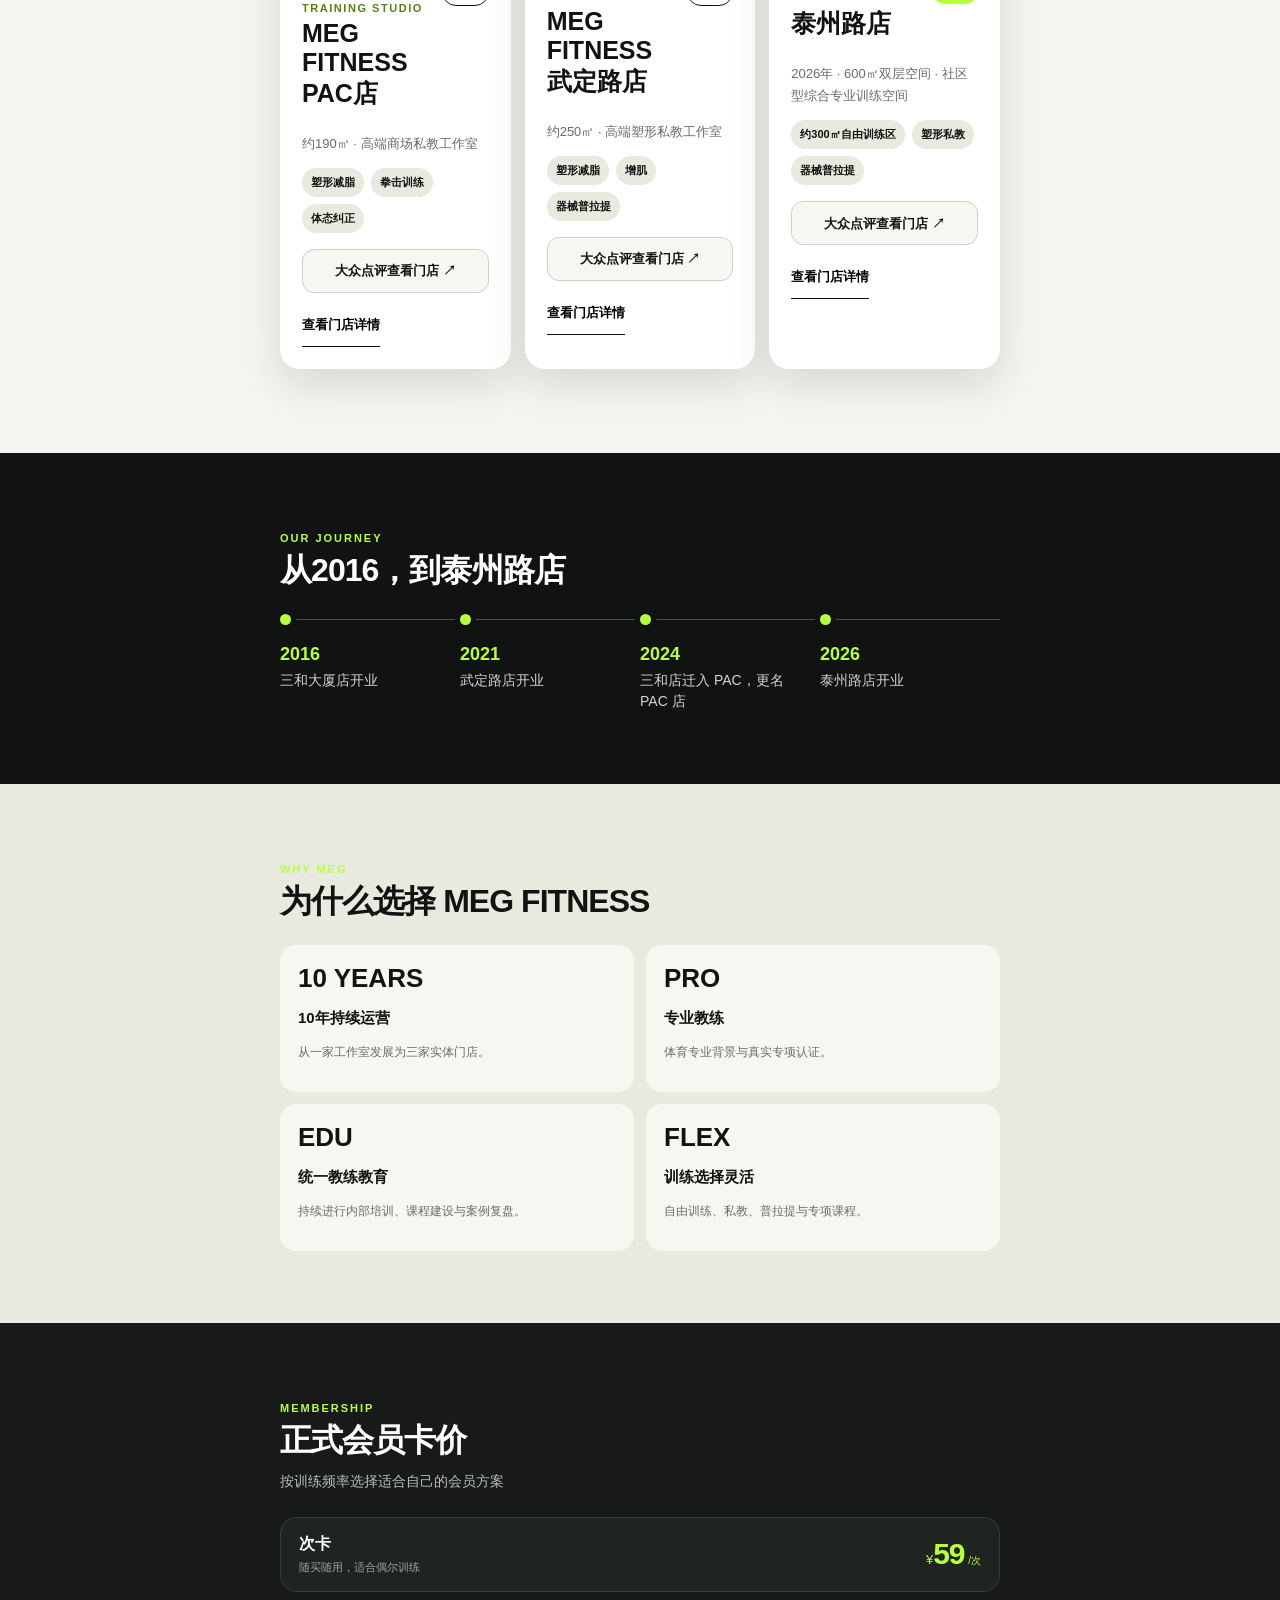
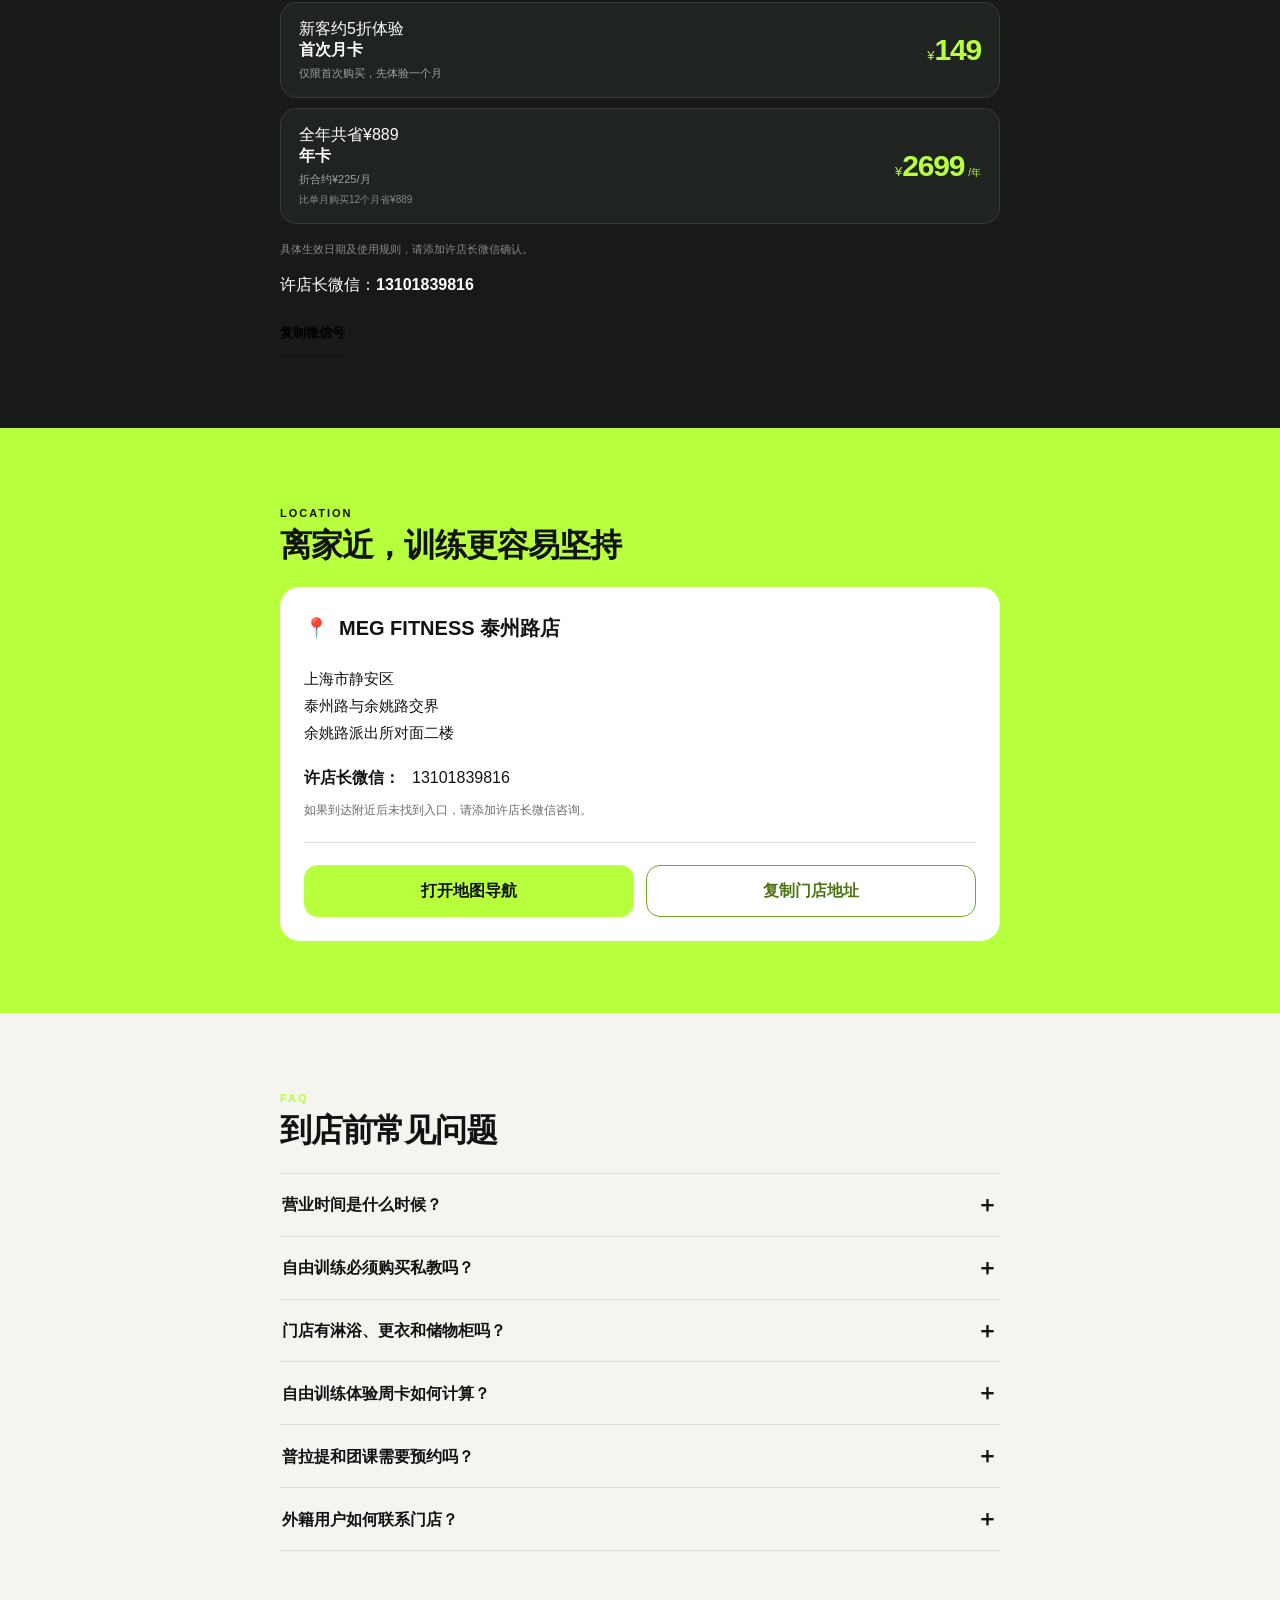
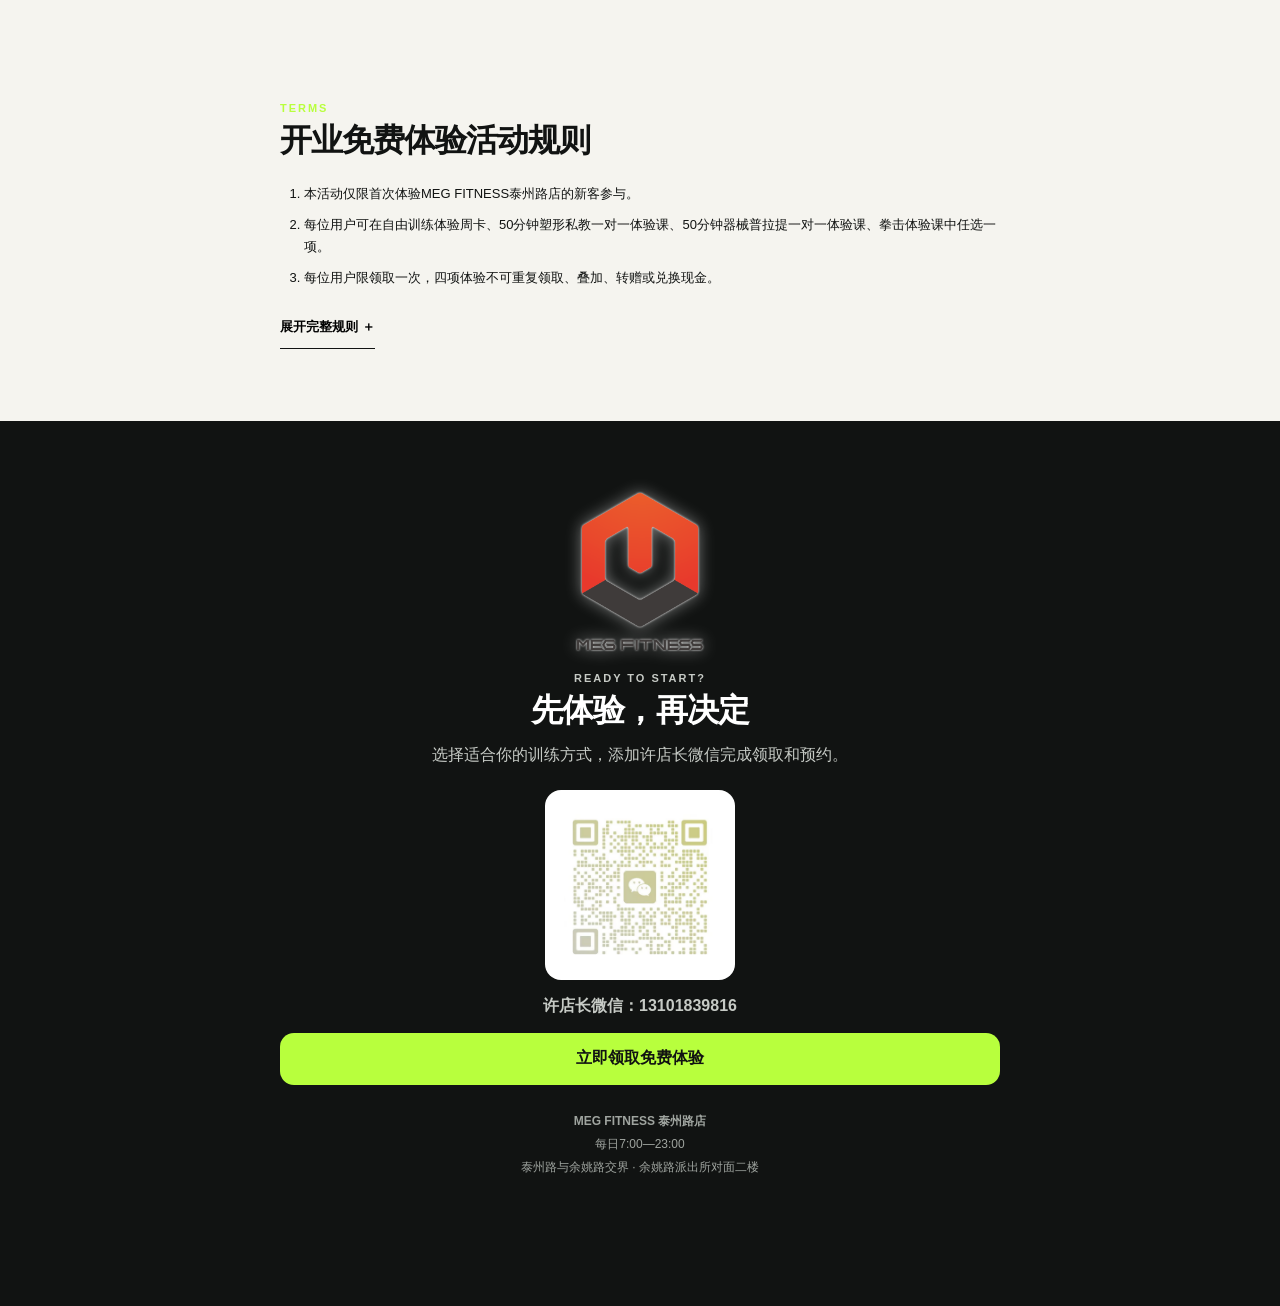
==== commit d78535b8: "fix: clarify PAC store relocation history" ====
--- a/index.html
+++ b/index.html
@@ -178,7 +178,7 @@
       </div>
     </div></div>
 
-    <section class="section timeline-section"><div class="wrap"><p class="section-kicker">OUR JOURNEY</p><h2>从2016，到泰州路店</h2><ol class="brand-timeline" data-brand-timeline><li><strong>2016</strong><span>三和大厦店开业</span></li><li><strong>2021</strong><span>武定路店开业</span></li><li><strong>2024</strong><span>迁入 PAC 商场，更名为 PAC 店</span></li><li><strong>2026</strong><span>泰州路店开业</span></li></ol></div></section>
+    <section class="section timeline-section"><div class="wrap"><p class="section-kicker">OUR JOURNEY</p><h2>从2016，到泰州路店</h2><ol class="brand-timeline" data-brand-timeline><li><strong>2016</strong><span>三和大厦店开业</span></li><li><strong>2021</strong><span>武定路店开业</span></li><li><strong>2024</strong><span>三和店迁入 PAC，更名 PAC 店</span></li><li><strong>2026</strong><span>泰州路店开业</span></li></ol></div></section>
 
     <section class="section soft-section"><div class="wrap"><p class="section-kicker">WHY MEG</p><h2>为什么选择 MEG FITNESS</h2><div class="why-grid"><article><strong>10 YEARS</strong><h3>10年持续运营</h3><p>从一家工作室发展为三家实体门店。</p></article><article><strong>PRO</strong><h3>专业教练</h3><p>体育专业背景与真实专项认证。</p></article><article><strong>EDU</strong><h3>统一教练教育</h3><p>持续进行内部培训、课程建设与案例复盘。</p></article><article><strong>FLEX</strong><h3>训练选择灵活</h3><p>自由训练、私教、普拉提与专项课程。</p></article></div></div></section></section>
 
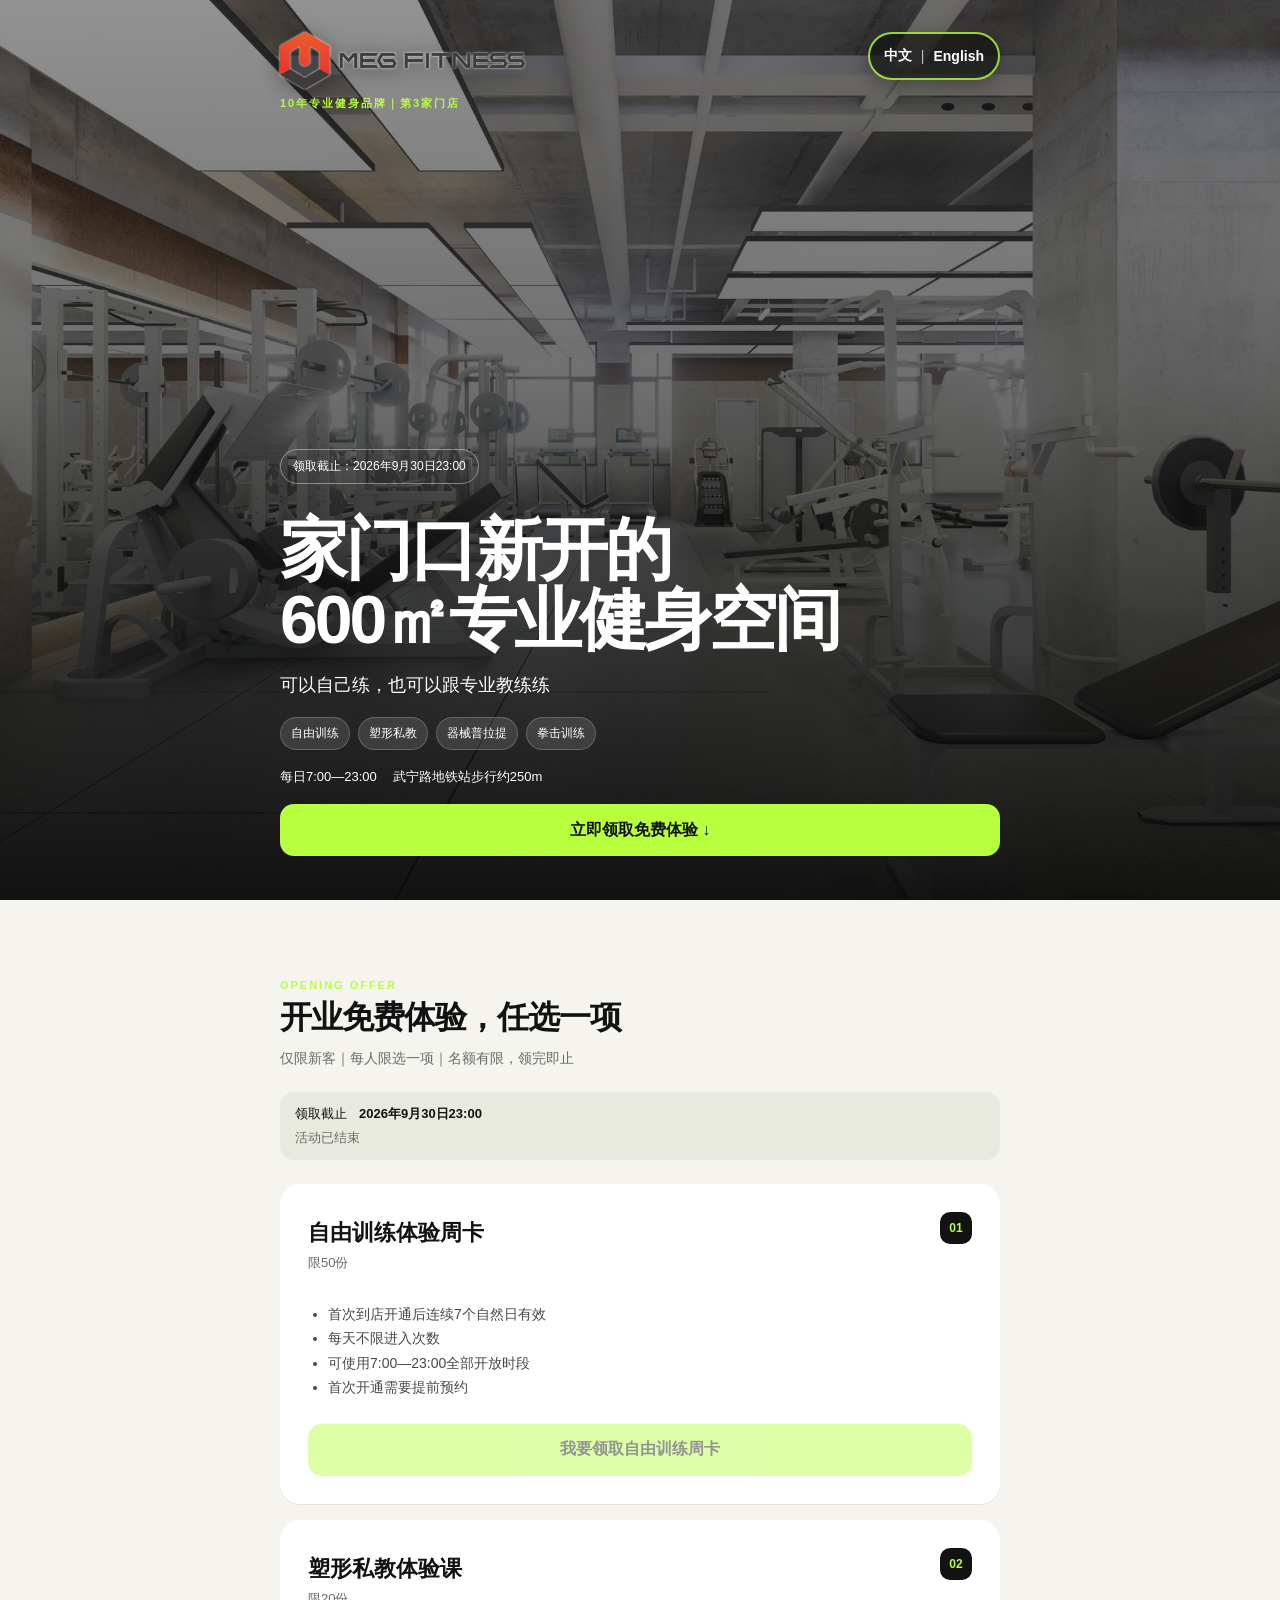
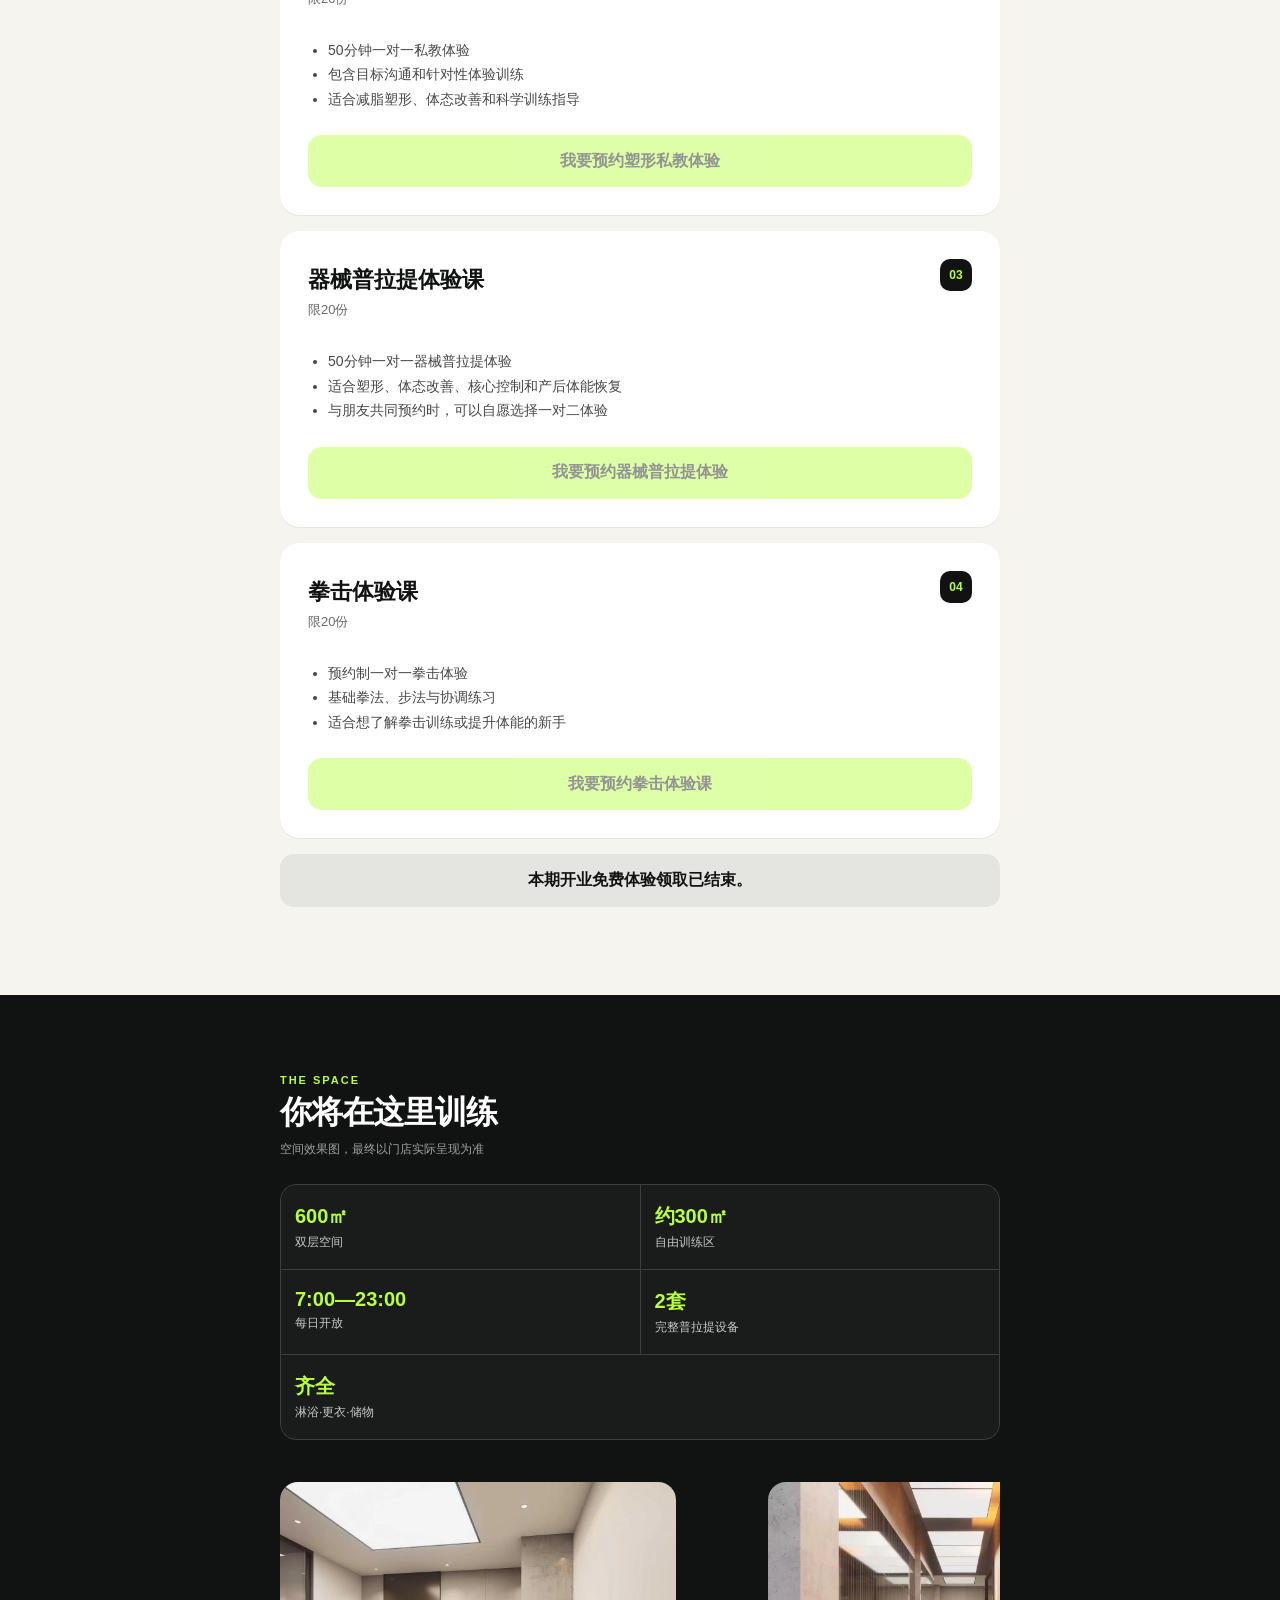
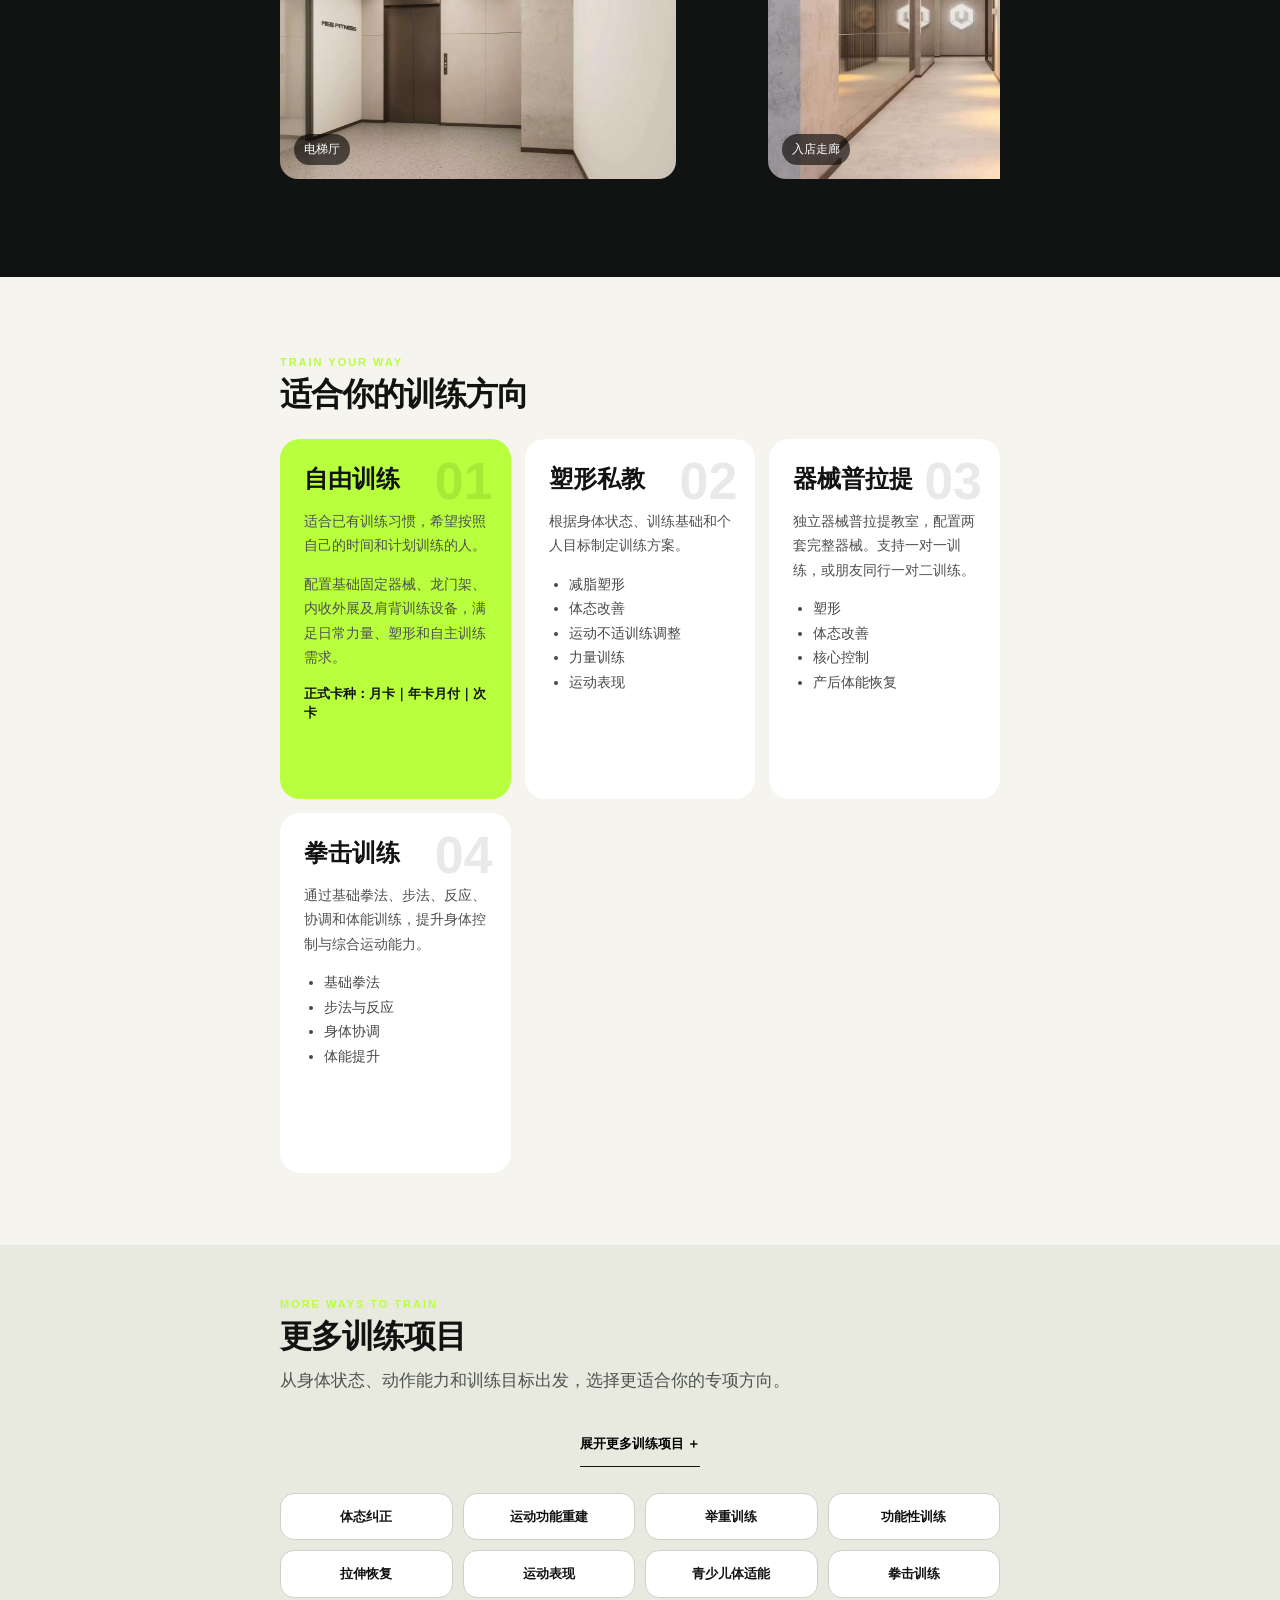
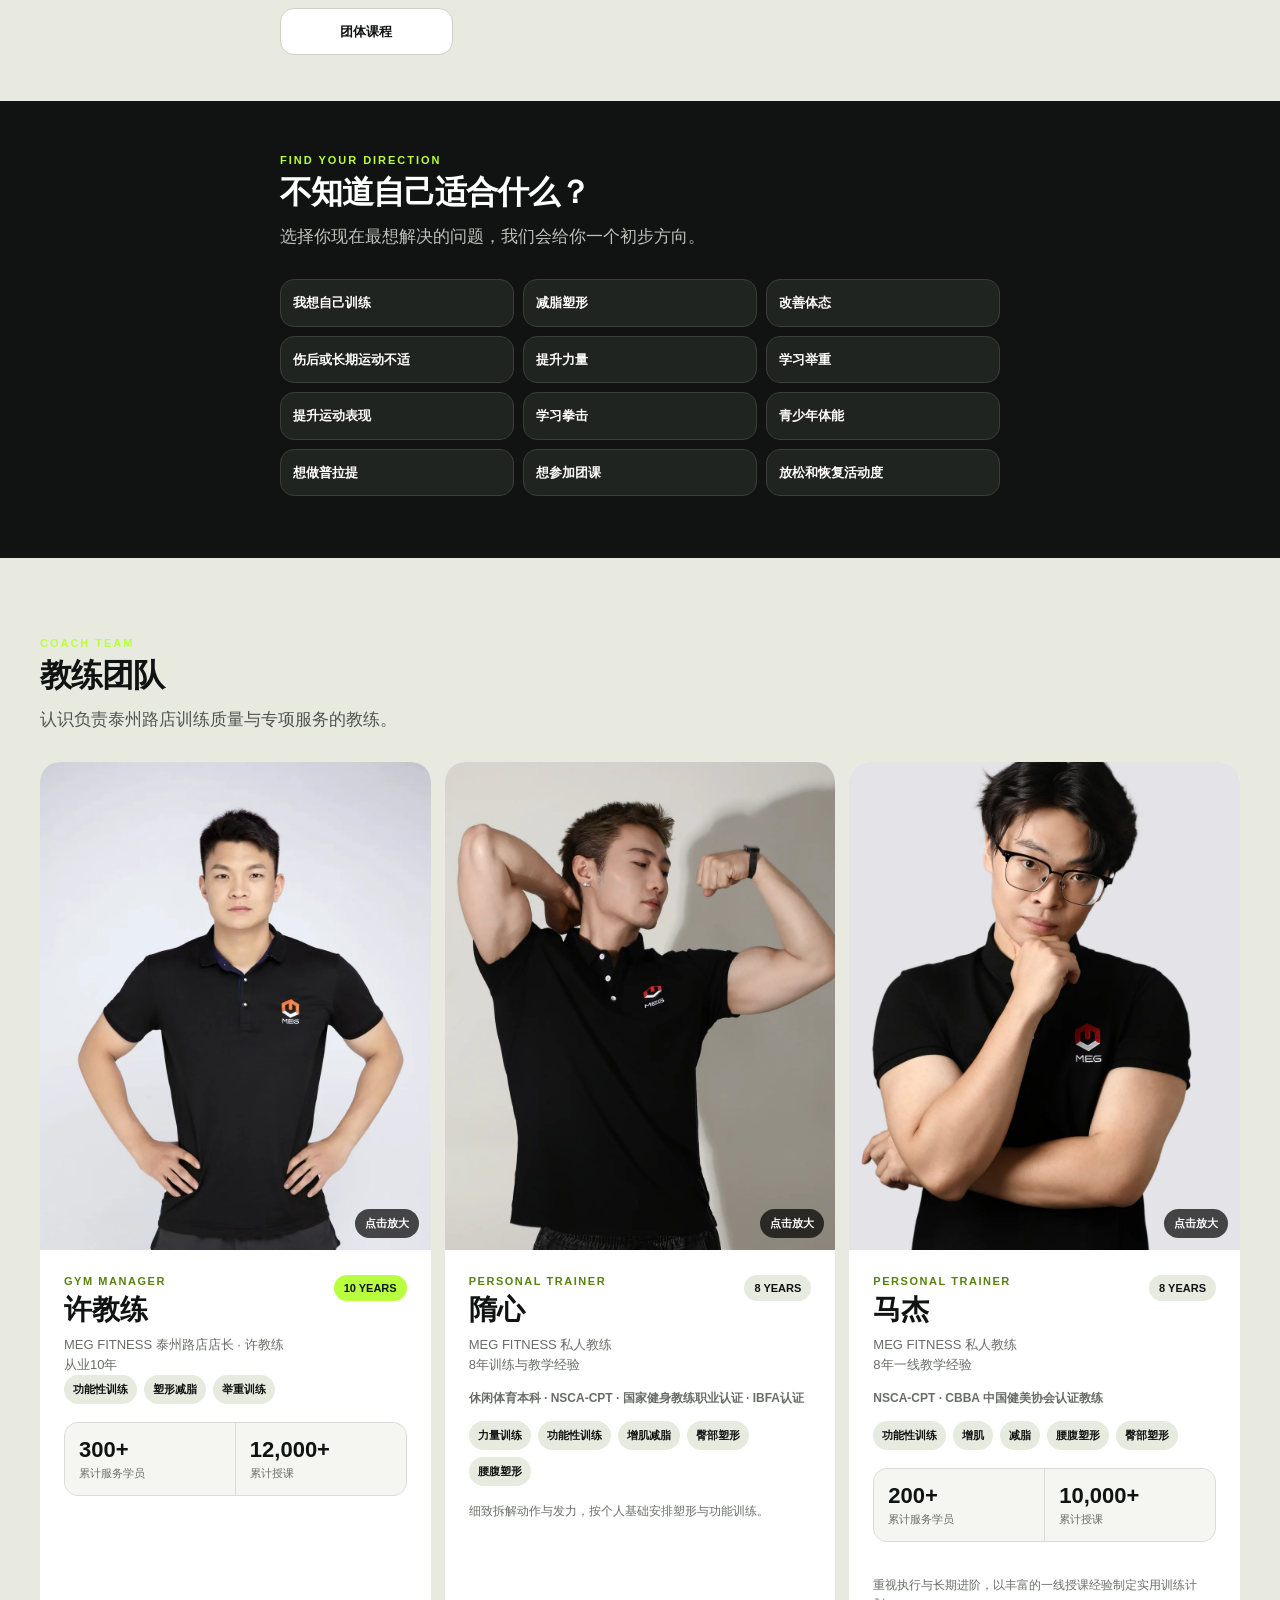
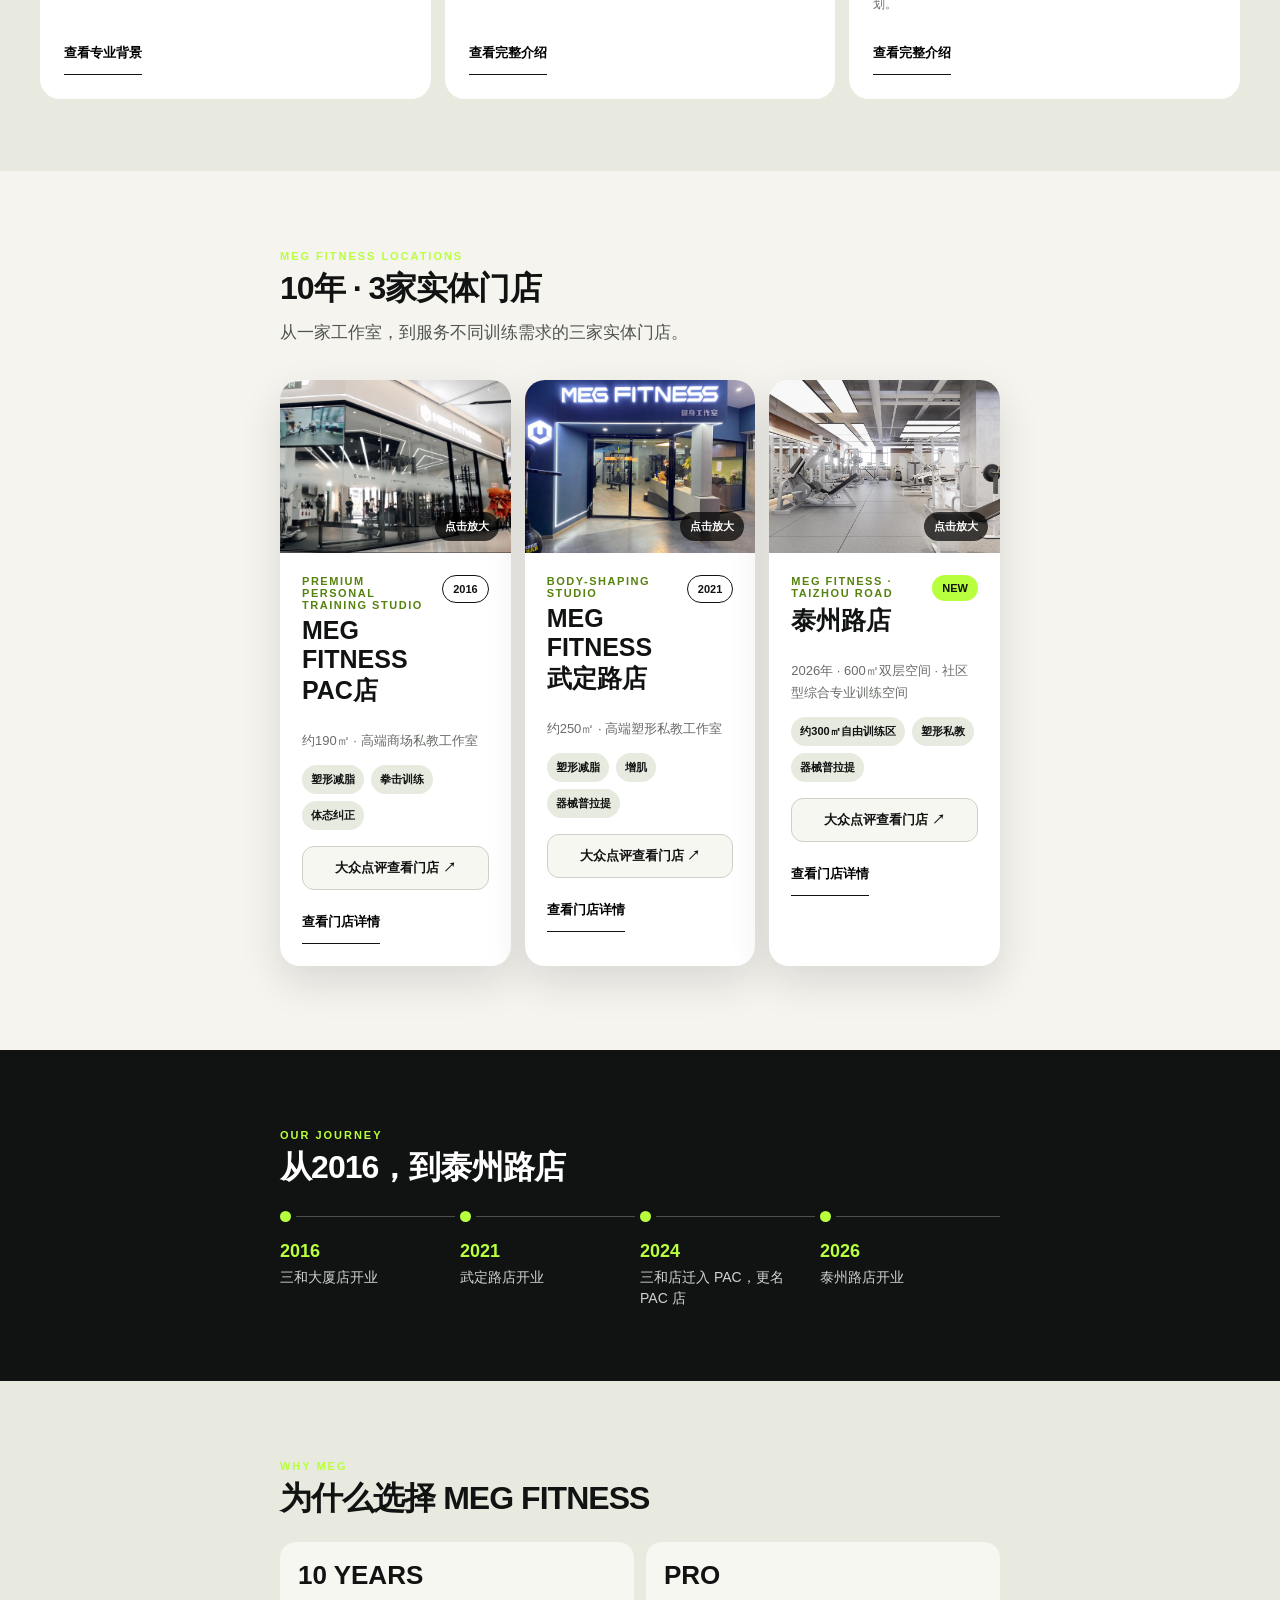
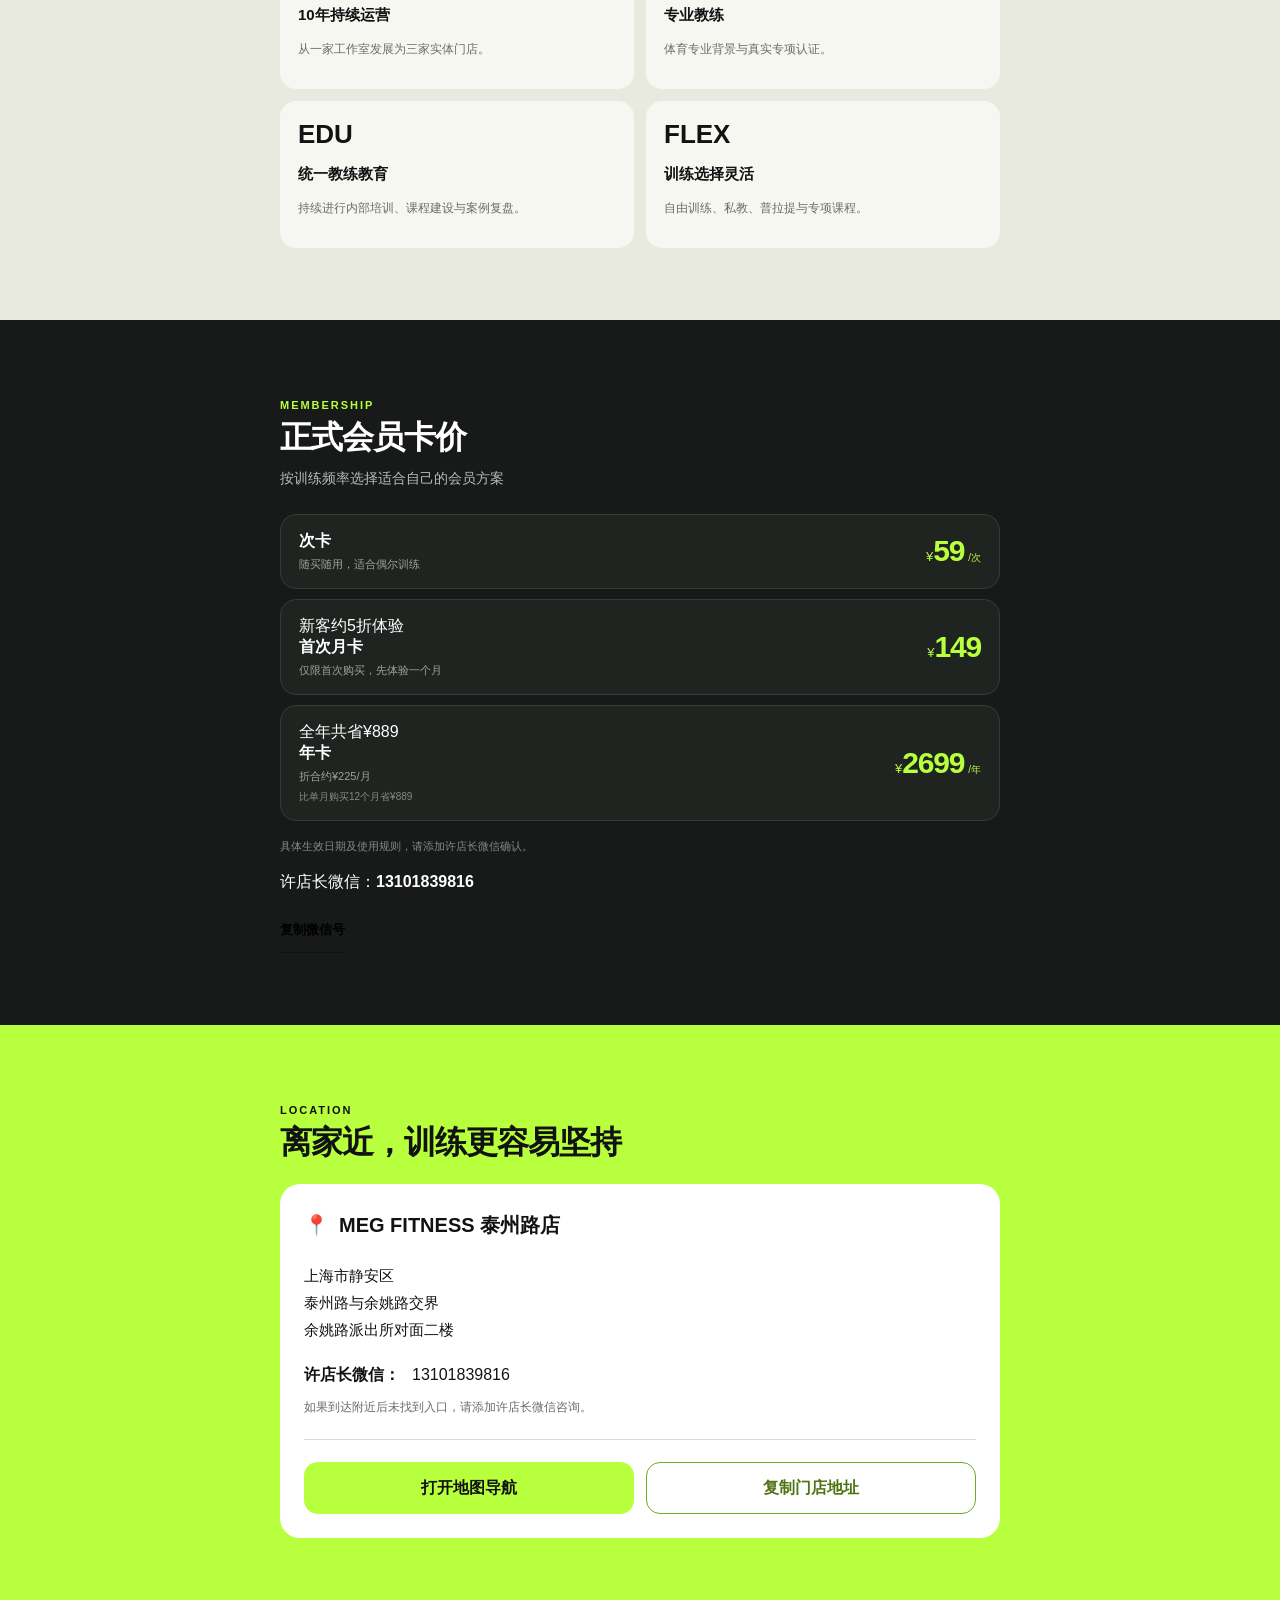
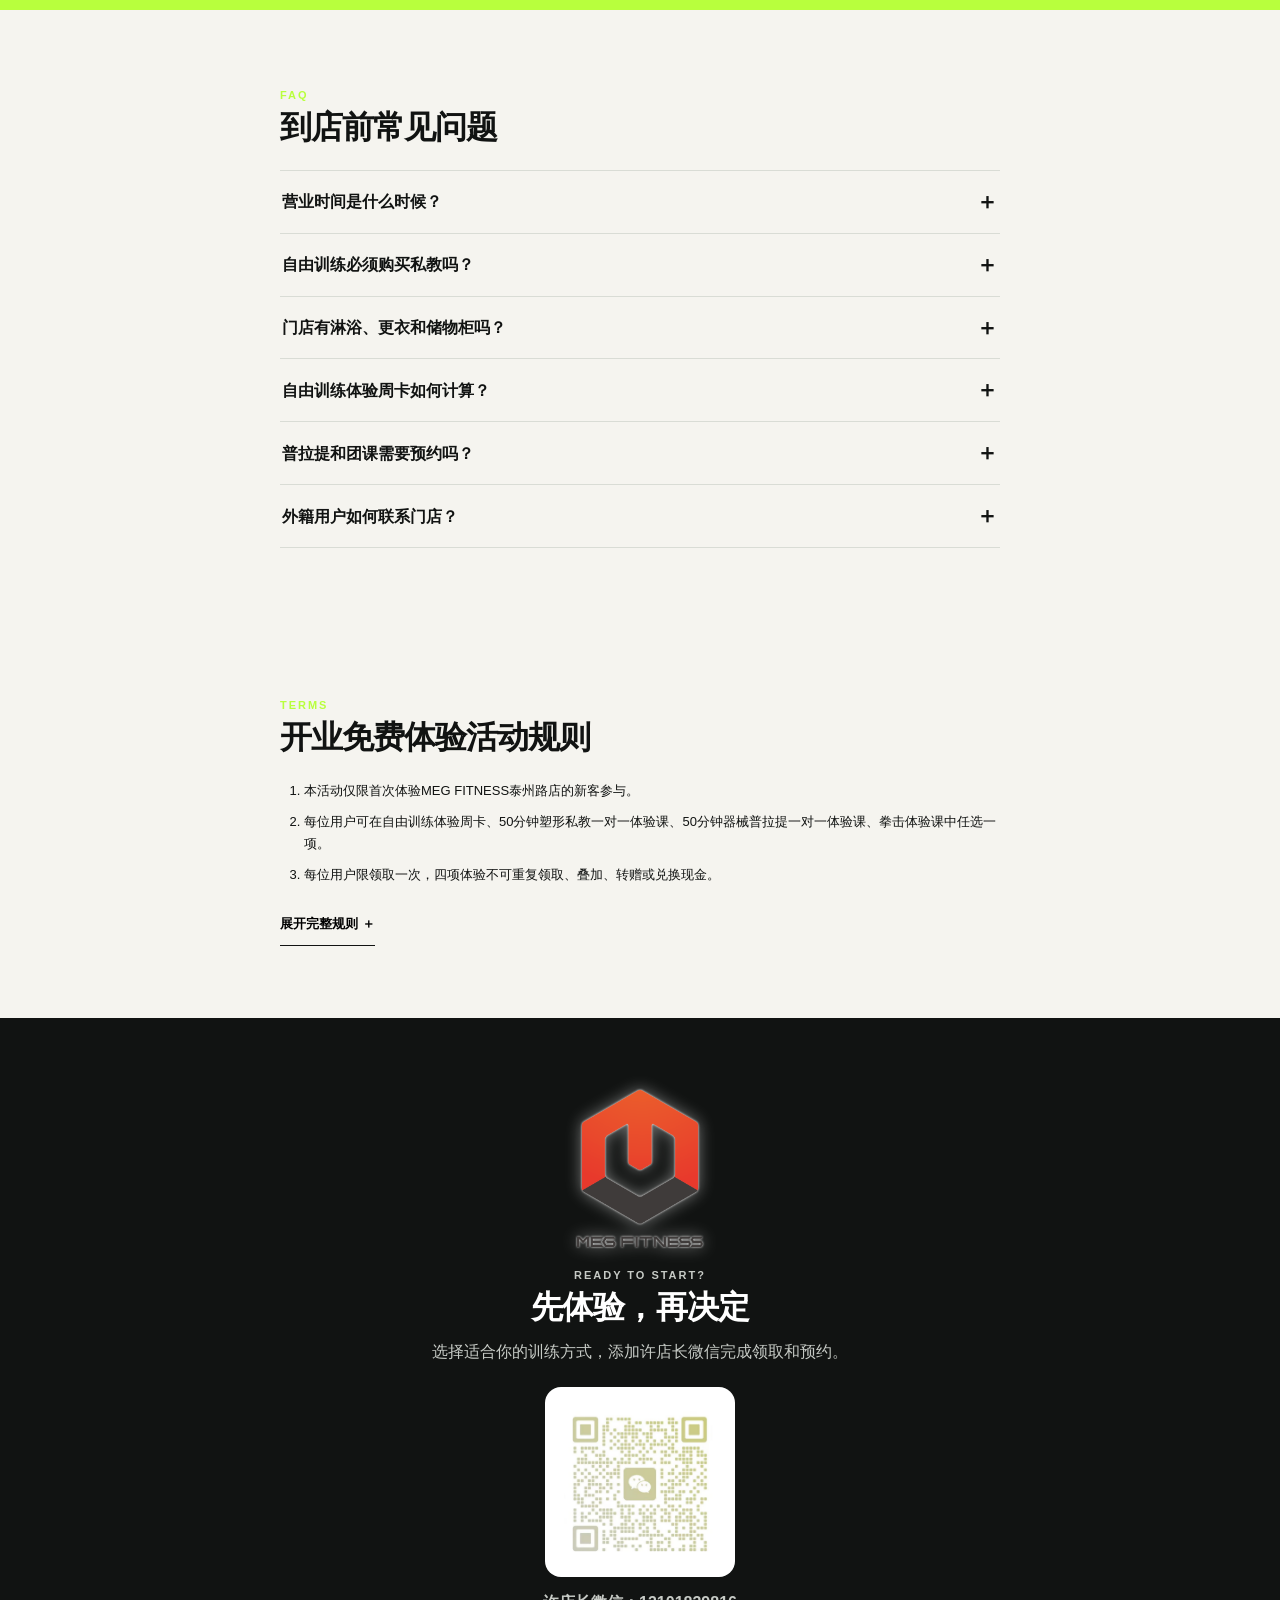
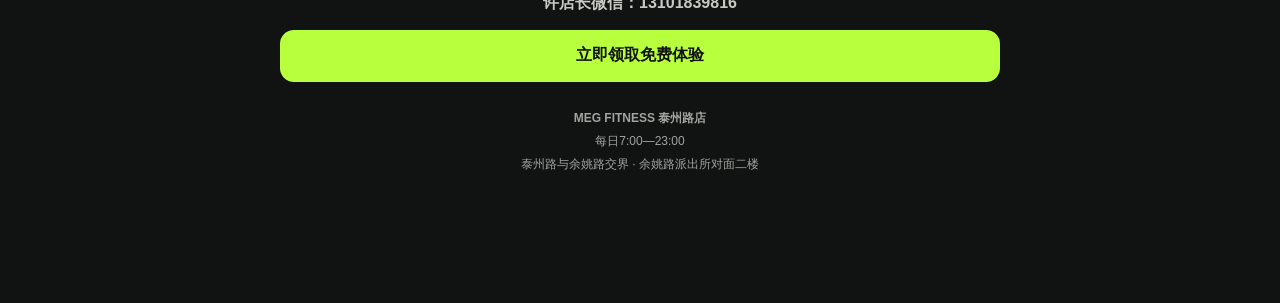
==== commit 8bf2a054: "feat: add Suixin and Majie to coach team" ====
--- a/index.html
+++ b/index.html
@@ -10,9 +10,9 @@
   <link rel="canonical" href="https://taizhou.jinxiliu.com/">
   <link rel="alternate" hreflang="zh-CN" href="https://taizhou.jinxiliu.com/">
   <link rel="alternate" hreflang="en" href="https://taizhou.jinxiliu.com/en/">
-  <!-- CACHE_VERSION: 20260806-2（发布新版本时同步更新 CSS/JS 查询参数） -->
+  <!-- CACHE_VERSION: 20260818-1（发布新版本时同步更新 CSS/JS 查询参数） -->
   <link rel="preload" as="image" href="/assets/hero.webp?v=20260806-2" fetchpriority="high">
-  <link rel="stylesheet" href="/styles.css?v=20260809-1">
+  <link rel="stylesheet" href="/styles.css?v=20260818-1">
 </head>
 <body data-language="zh-CN">
   <header class="hero" id="hero" data-nav-section>
@@ -152,6 +152,33 @@
             </div>
           </div>
         </article>
+        <article class="coach-card" data-coach-id="suixin">
+          <button class="coach-photo js-image-preview" type="button" data-preview-src="/assets/coach-suixin.webp?v=20260818-1" data-preview-alt="隋心教练官方形象照" aria-label="放大查看隋心教练照片"><img loading="lazy" decoding="async" width="1000" height="1250" src="assets/coach-suixin.webp?v=20260818-1" alt="隋心教练官方形象照" data-fallback-image><span>点击放大</span></button>
+          <div class="coach-card-body"><div class="coach-heading"><div><p class="detail-label">PERSONAL TRAINER</p><h3>隋心</h3><p>MEG FITNESS 私人教练</p><p>8年训练与教学经验</p></div><span class="status-badge coach-role-badge">8 YEARS</span></div>
+            <p class="coach-cert-summary">休闲体育本科 · NSCA-CPT · 国家健身教练职业认证 · IBFA认证</p>
+            <div class="coach-tags"><span>力量训练</span><span>功能性训练</span><span>增肌减脂</span><span>臀部塑形</span><span>腰腹塑形</span></div>
+            <p class="coach-positioning">细致拆解动作与发力，按个人基础安排塑形与功能训练。</p>
+            <button class="text-button js-coach-toggle" type="button" data-coach-id="suixin" aria-controls="coach-detail-suixin" aria-expanded="false" data-expand-label="查看完整介绍" data-collapse-label="收起完整介绍">查看完整介绍</button>
+            <div class="coach-details" id="coach-detail-suixin" hidden>
+              <dl class="credentials-list"><div><dt>教育背景</dt><dd>休闲体育本科</dd></div><div><dt>专业认证</dt><dd>NSCA-CPT 美国国家体能协会认证私人教练<br>国家健身教练职业认证<br>IBFA 国际身体阻力与体适能协会认证</dd></div><div><dt>擅长方向</dt><dd>力量训练、功能性训练、增肌减脂、臀部塑形、腰腹塑形</dd></div><div><dt>教学特点</dt><dd>细致教学、个性化训练、塑形、动作质量、身体控制</dd></div></dl>
+              <div class="coach-bio"><p>拥有系统的体育专业背景与多年一线教学经验，擅长根据不同学员的身体基础、训练经历与目标制定个性化训练方案。</p><p>在力量与功能性训练基础上，尤其擅长臀部、腰腹等重点部位的塑形训练。从动作细节、发力方式到训练负荷进行针对性调整，在追求体型改变的同时兼顾力量、身体控制与运动能力。</p><p>教学细致、耐心，重视动作质量与训练反馈。通过持续的纠正、引导与训练进阶，帮助学员获得不只是“好看”，同时也更有力量、更好用的身体。</p></div>
+            </div>
+          </div>
+        </article>
+        <article class="coach-card" data-coach-id="majie">
+          <button class="coach-photo js-image-preview" type="button" data-preview-src="/assets/coach-majie.webp?v=20260818-1" data-preview-alt="马杰教练官方形象照" aria-label="放大查看马杰教练照片"><img loading="lazy" decoding="async" width="1000" height="1250" src="assets/coach-majie.webp?v=20260818-1" alt="马杰教练官方形象照" data-fallback-image><span>点击放大</span></button>
+          <div class="coach-card-body"><div class="coach-heading"><div><p class="detail-label">PERSONAL TRAINER</p><h3>马杰</h3><p>MEG FITNESS 私人教练</p><p>8年一线教学经验</p></div><span class="status-badge coach-role-badge">8 YEARS</span></div>
+            <p class="coach-cert-summary">NSCA-CPT · CBBA 中国健美协会认证教练</p>
+            <div class="coach-tags"><span>功能性训练</span><span>增肌</span><span>减脂</span><span>腰腹塑形</span><span>臀部塑形</span></div>
+            <div class="coach-stats"><div><strong>200+</strong><span>累计服务学员</span></div><div><strong>10,000+</strong><span>累计授课</span></div></div>
+            <p class="coach-positioning">重视执行与长期进阶，以丰富的一线授课经验制定实用训练计划。</p>
+            <button class="text-button js-coach-toggle" type="button" data-coach-id="majie" aria-controls="coach-detail-majie" aria-expanded="false" data-expand-label="查看完整介绍" data-collapse-label="收起完整介绍">查看完整介绍</button>
+            <div class="coach-details" id="coach-detail-majie" hidden>
+              <dl class="credentials-list"><div><dt>专业认证</dt><dd>NSCA-CPT 美国国家体能协会认证私人教练<br>CBBA 中国健美协会认证教练</dd></div><div><dt>擅长方向</dt><dd>功能性训练、增肌、减脂、腰腹塑形、臀部塑形</dd></div><div><dt>教学特点</dt><dd>一线授课经验、功能性训练、增肌减脂、塑形、长期进阶</dd></div></dl>
+              <div class="coach-bio"><p>拥有丰富的一对一私人训练经验，在长期高频授课中积累了针对不同训练基础、身体条件与目标人群的教学经验。</p><p>擅长将力量训练与功能性训练结合，从动作基础、训练强度到阶段进阶进行系统安排。针对增肌减脂以及腰腹、臀部塑形需求，不局限于单一部位训练，而是通过整体训练计划帮助学员获得更加协调、紧致且具有运动能力的身体。</p><p>教学注重实效、执行与长期进步。既能帮助初学者建立清晰的训练方式，也能根据有经验学员的实际表现持续调整训练内容，让每一个阶段都有明确的进步方向。</p></div>
+            </div>
+          </div>
+        </article>
       </div>
     </div></section>
 
@@ -240,6 +267,6 @@
     <div class="image-preview-content"><button class="image-preview-close" type="button" data-close-image-preview aria-label="关闭图片预览">×</button><img loading="lazy" decoding="async" id="imagePreviewImg" alt=""></div>
   </div>
   <div class="toast" id="toast" role="status" aria-live="polite" aria-atomic="true"></div>
-  <script defer src="/config.js?v=20260809-1"></script><script defer src="/app.js?v=20260809-1"></script>
+  <script defer src="/config.js?v=20260818-1"></script><script defer src="/app.js?v=20260818-1"></script>
 </body>
 </html>
--- a/styles.css
+++ b/styles.css
@@ -135,3 +135,21 @@
   .claim-steps{margin:12px 0;padding-left:21px}
   .claim-steps li{margin-bottom:5px}
 }
+
+/* Three-coach team extension — 20260818-1 */
+.coach-list{align-items:stretch}
+.coach-card{display:flex;min-width:0;flex-direction:column}
+.coach-photo img{height:auto}
+.coach-card-body{display:flex;min-width:0;flex:1;flex-direction:column}
+.coach-cert-summary,.coach-positioning{color:var(--muted);font-size:12px;line-height:1.65}
+.coach-cert-summary{margin:14px 0 12px;font-weight:700}
+.coach-positioning{margin:16px 0}
+.coach-card-body>.js-coach-toggle{align-self:flex-start;margin-top:auto}
+.coach-role-badge{background:#e7eadf;color:var(--ink)}
+@media(min-width:680px){
+  .coach-list{grid-template-columns:repeat(2,minmax(0,1fr))}
+  .coach-card{display:flex;grid-template-columns:none}
+  .coach-photo{height:auto}
+  .coach-photo img{height:auto;aspect-ratio:4/5}
+}
+@media(min-width:1100px){.coach-team-section .wrap{width:min(100% - 40px,1200px)}.coach-list{grid-template-columns:repeat(3,minmax(0,1fr))}}
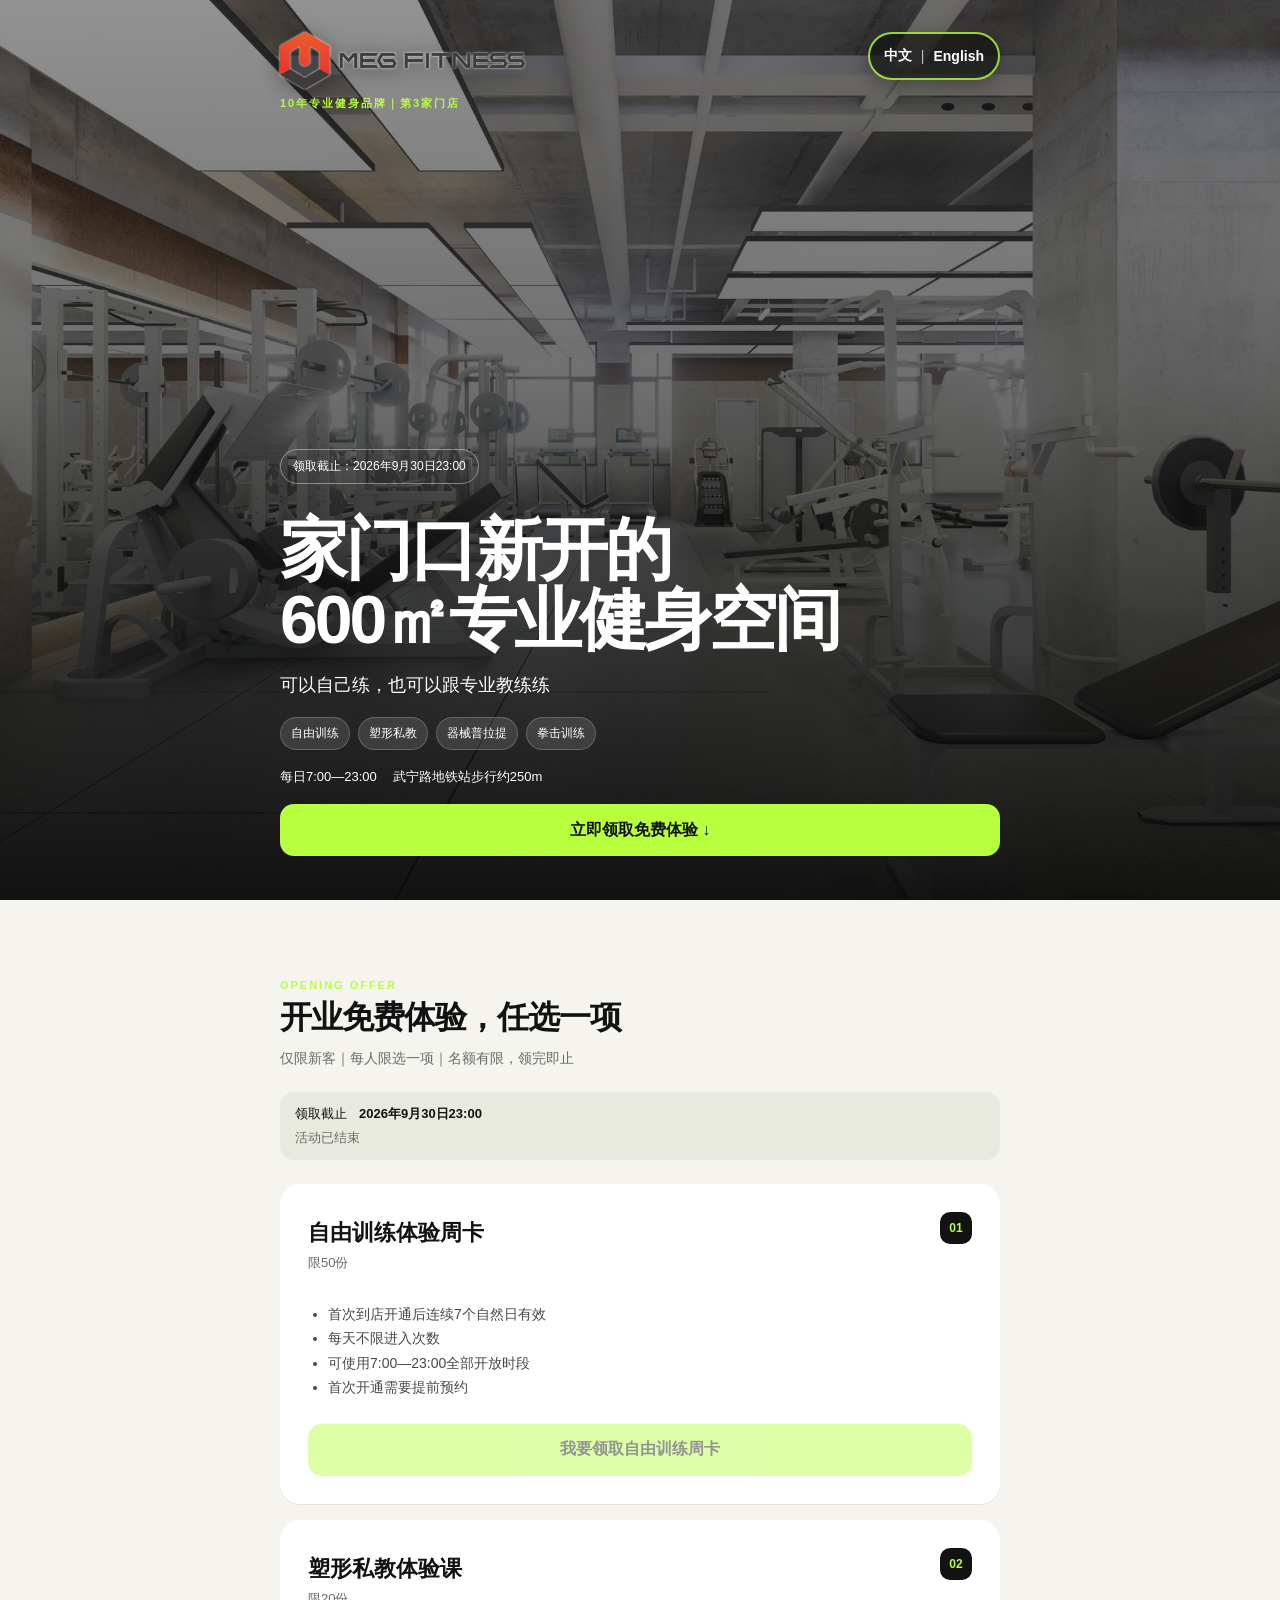
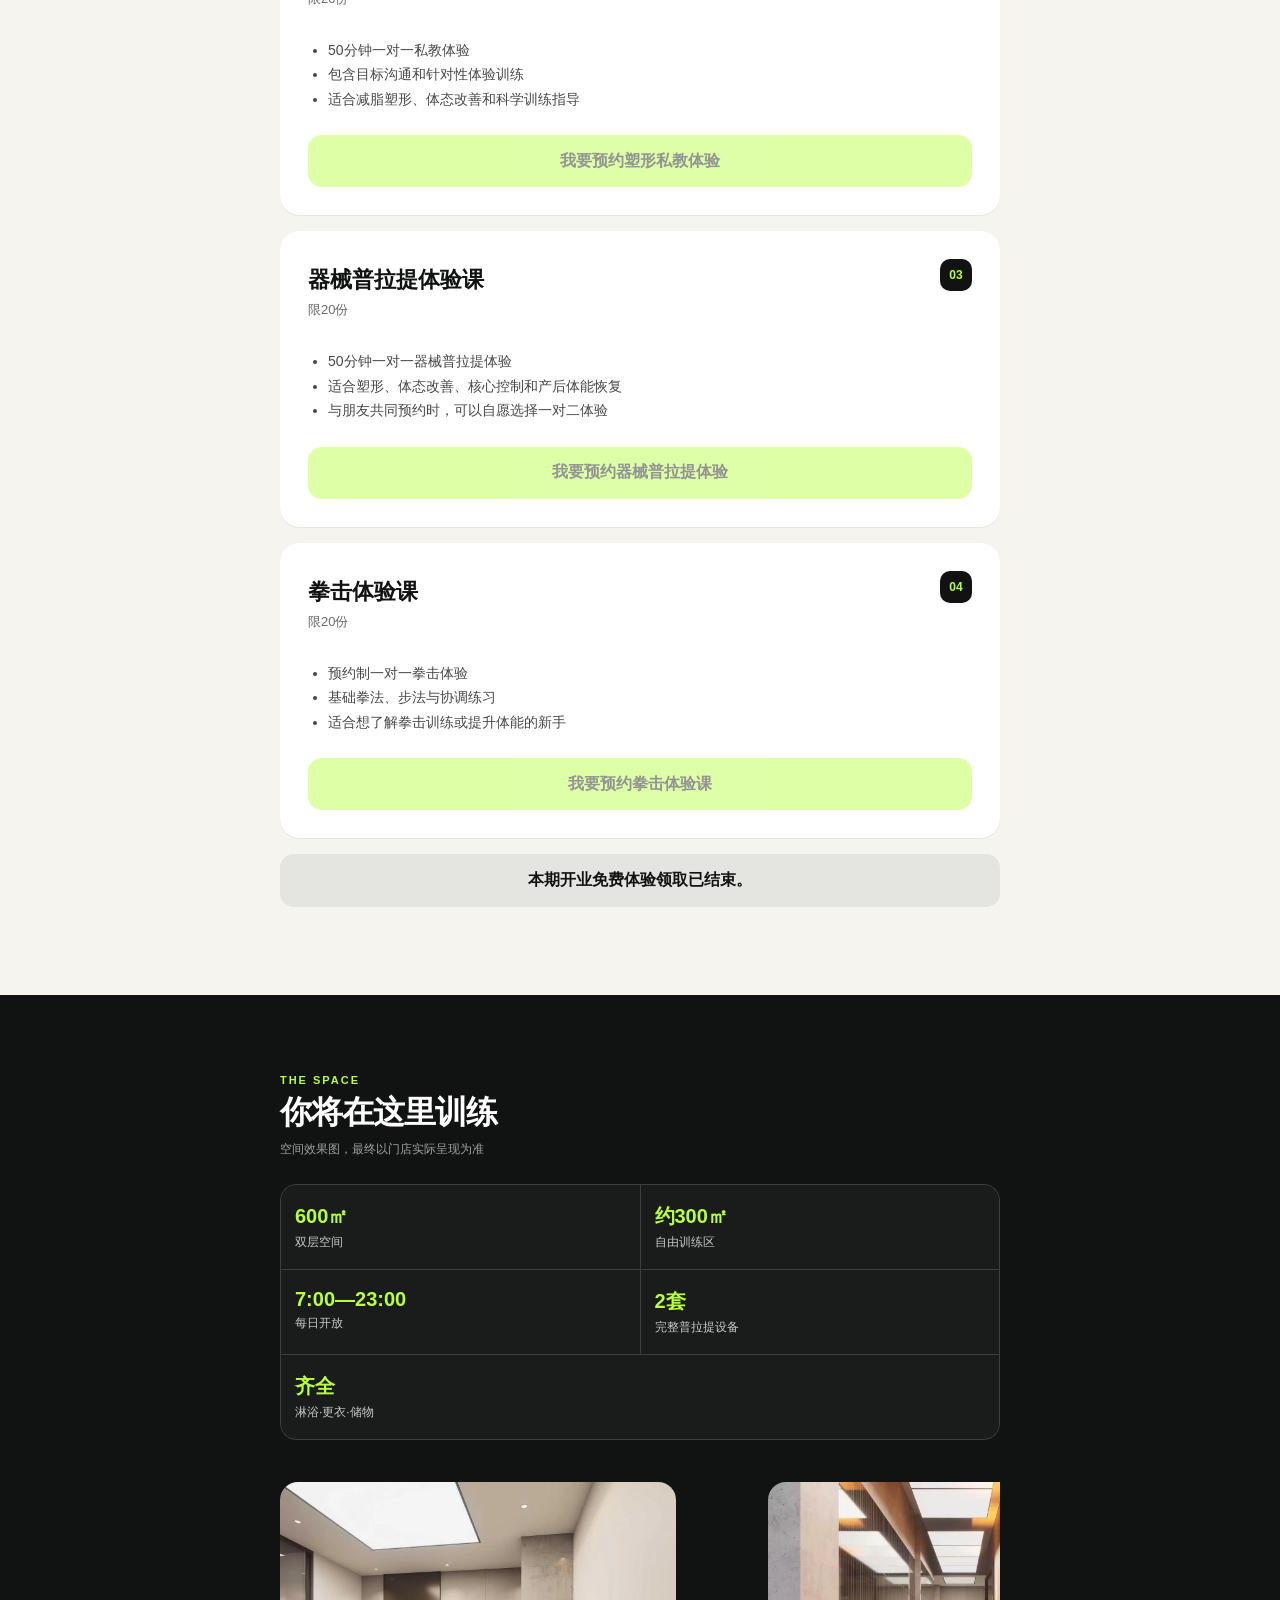
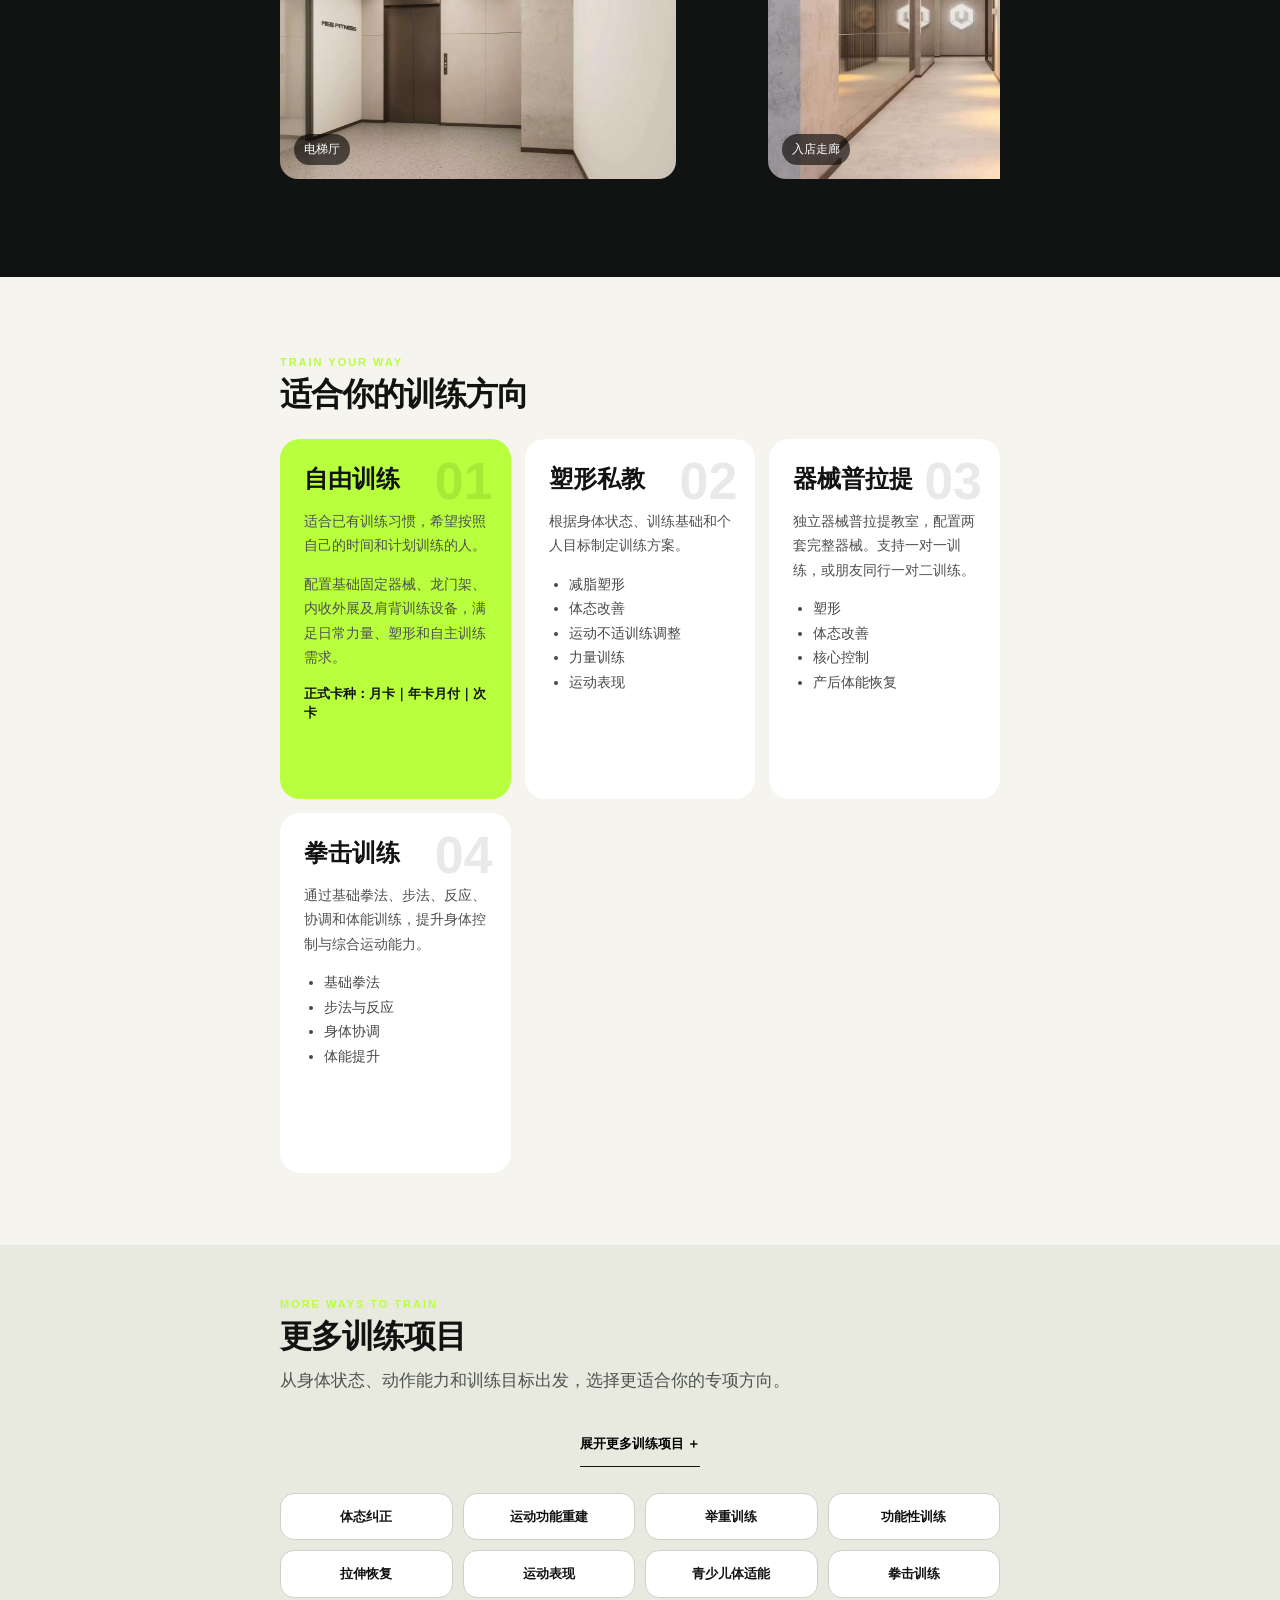
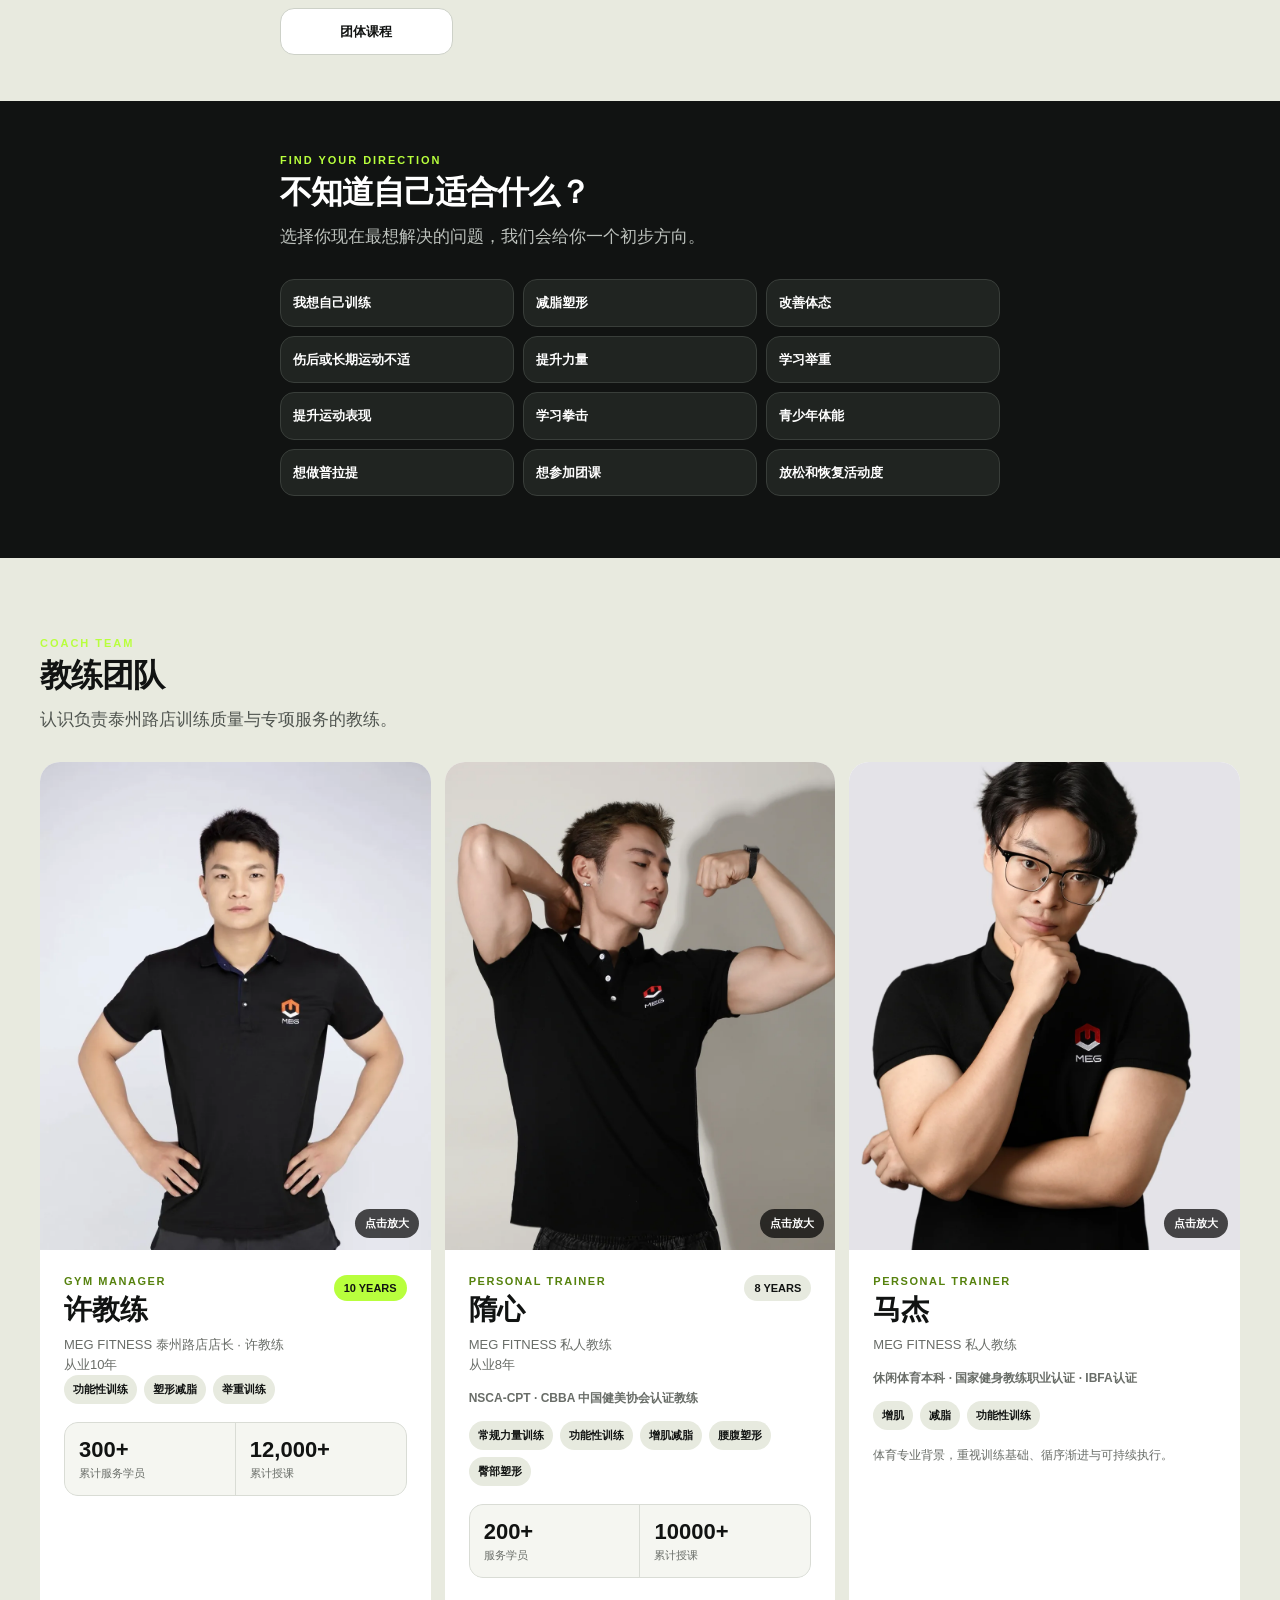
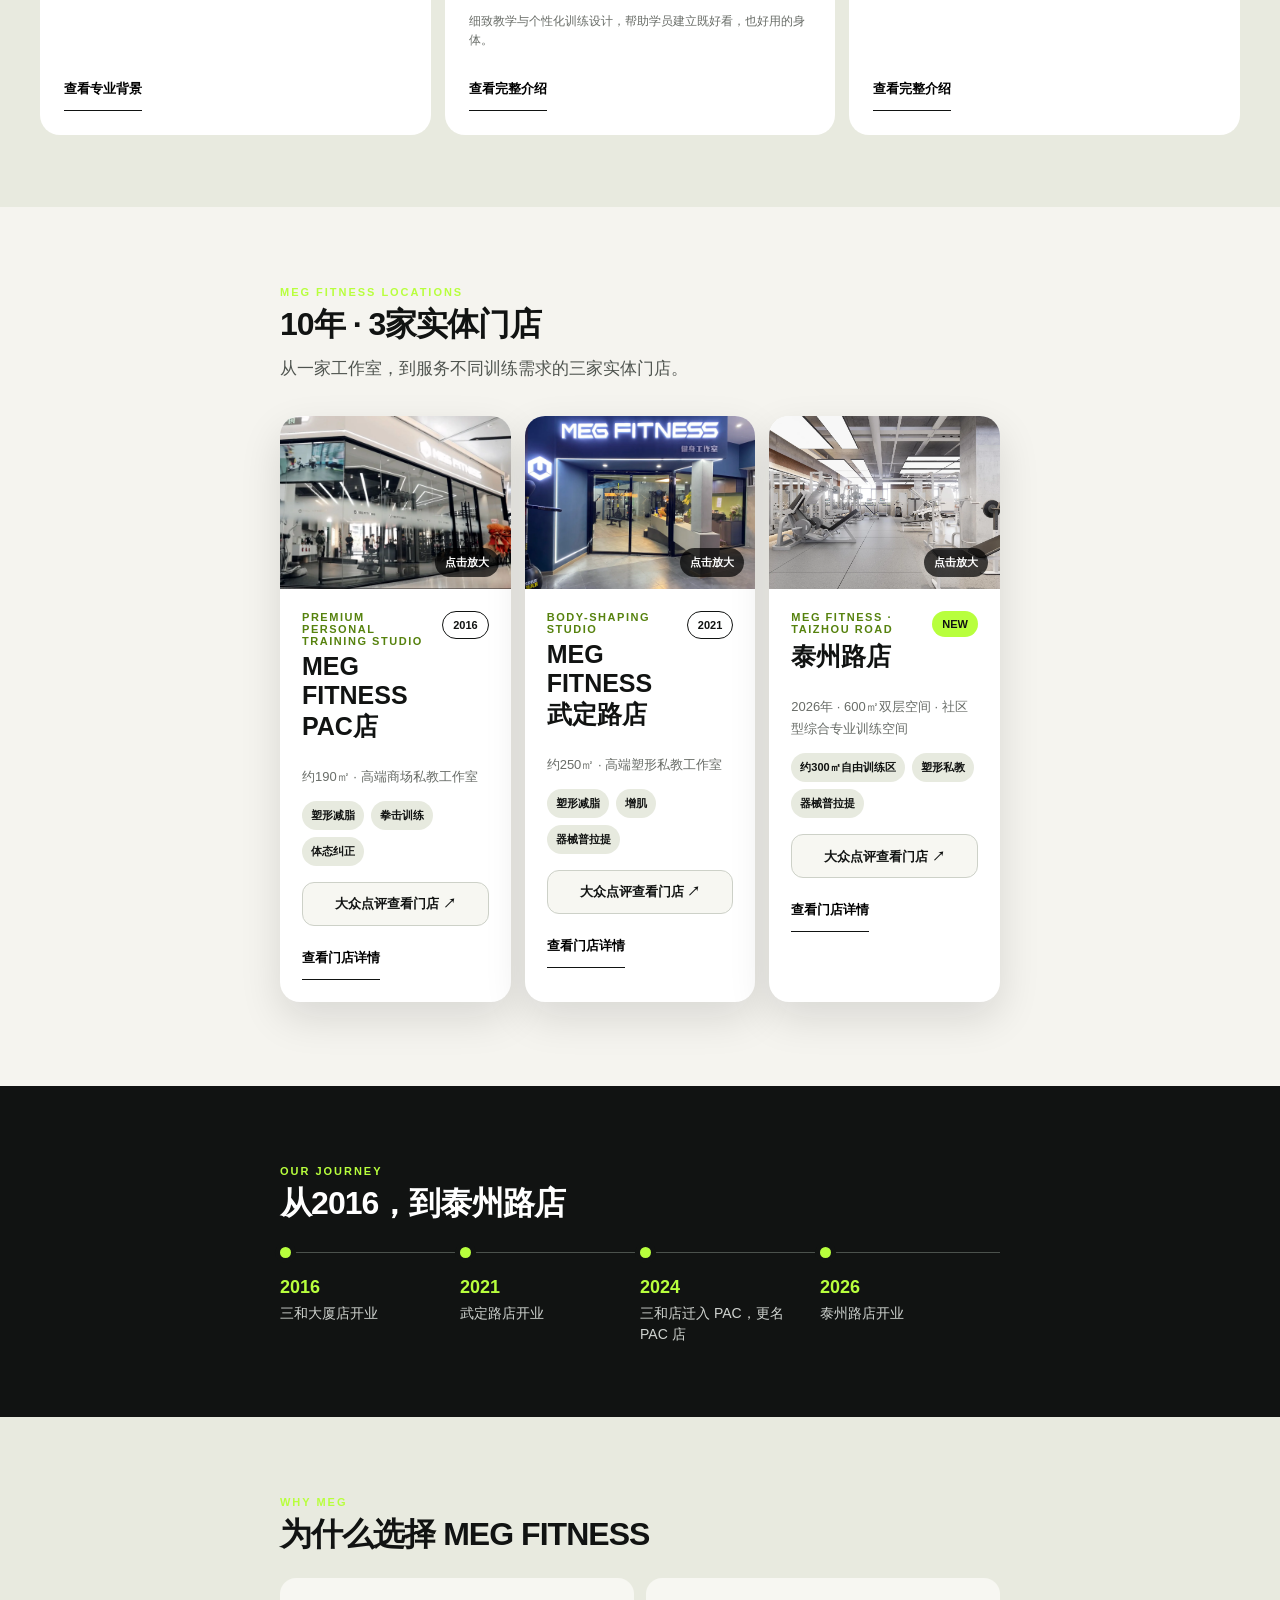
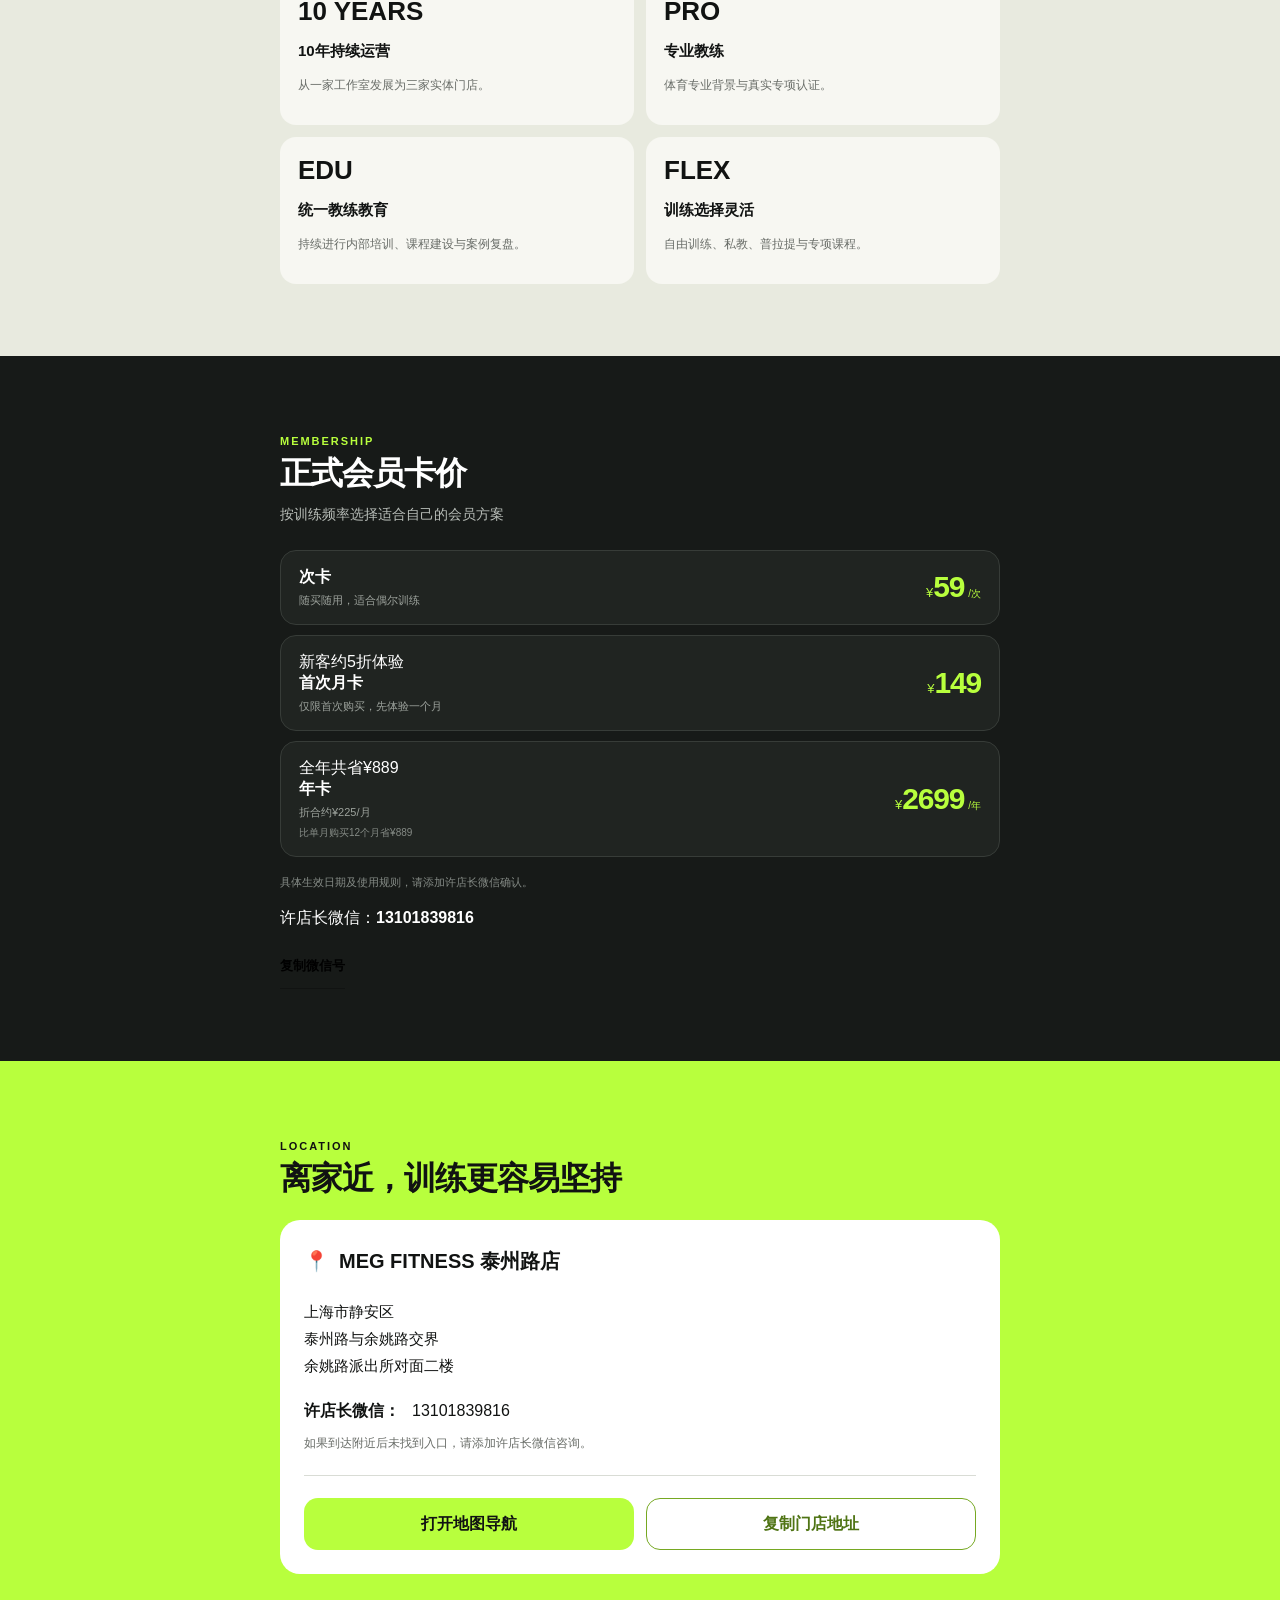
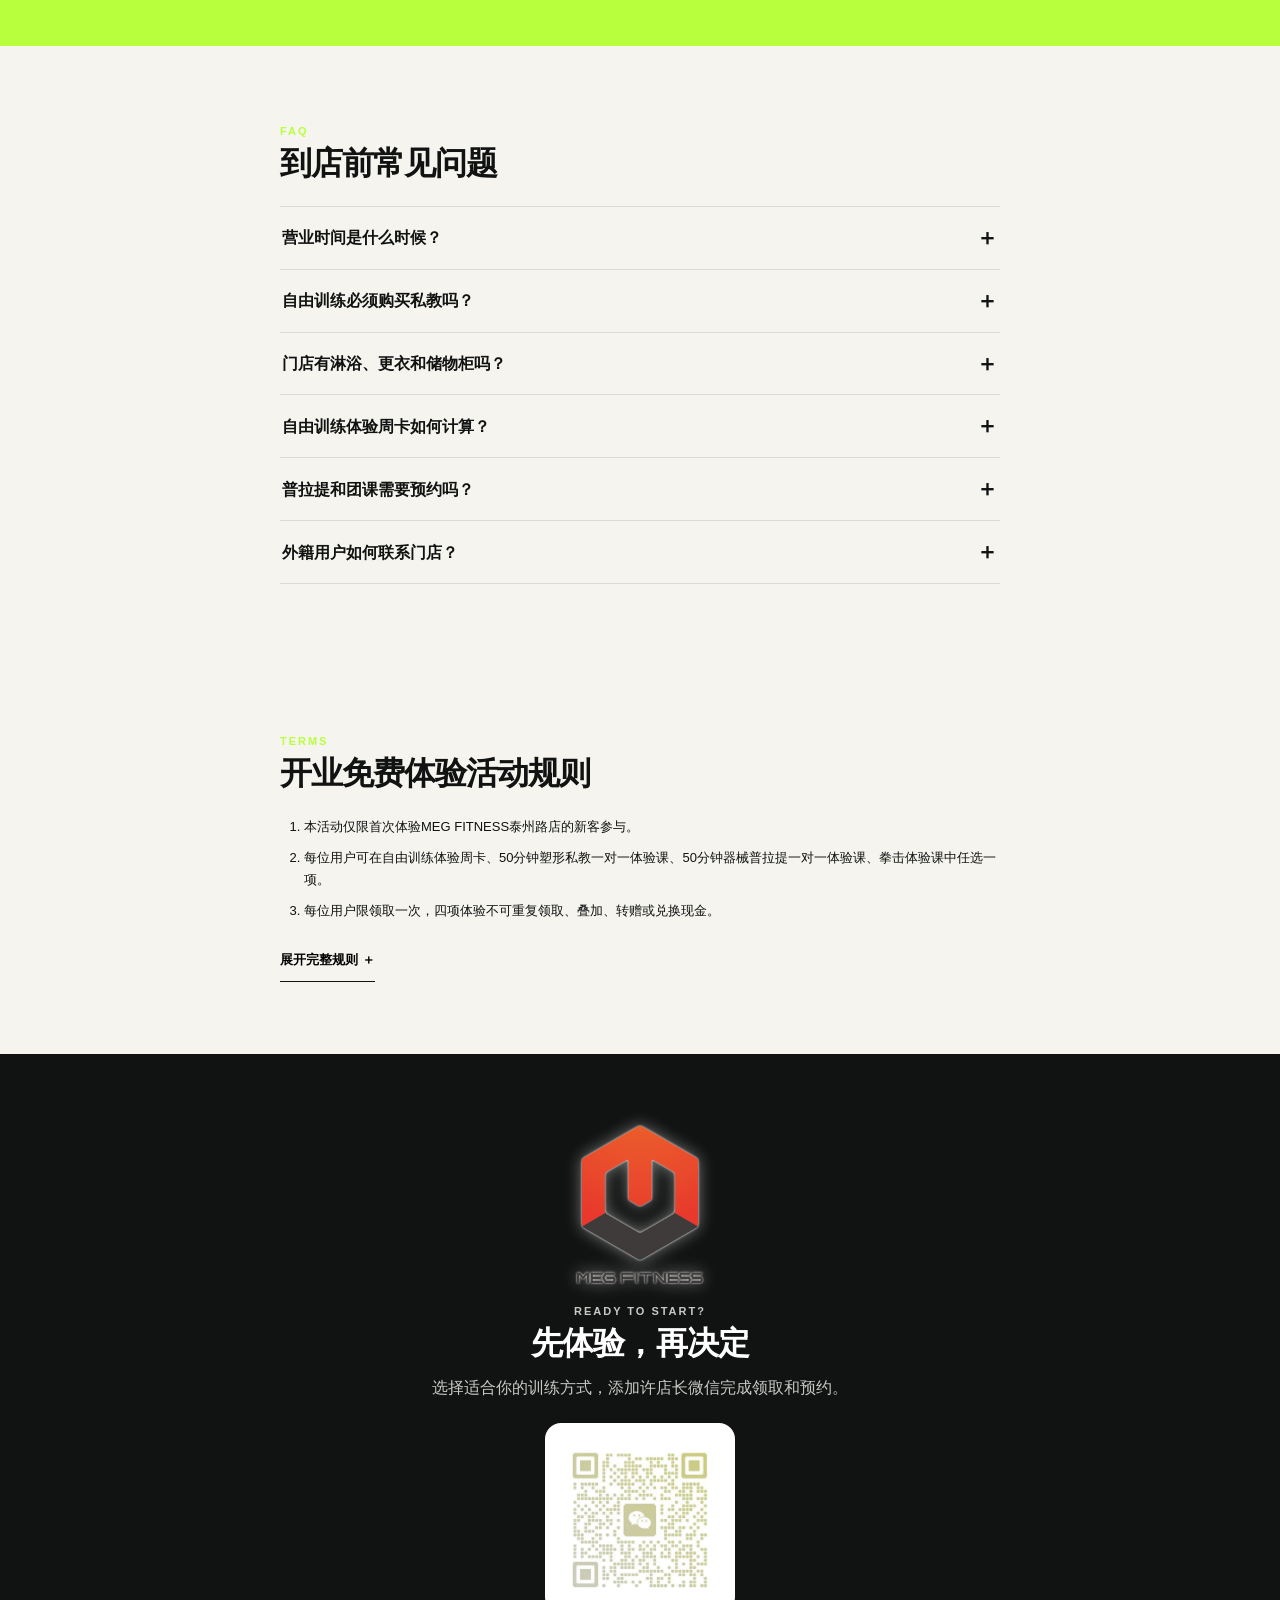
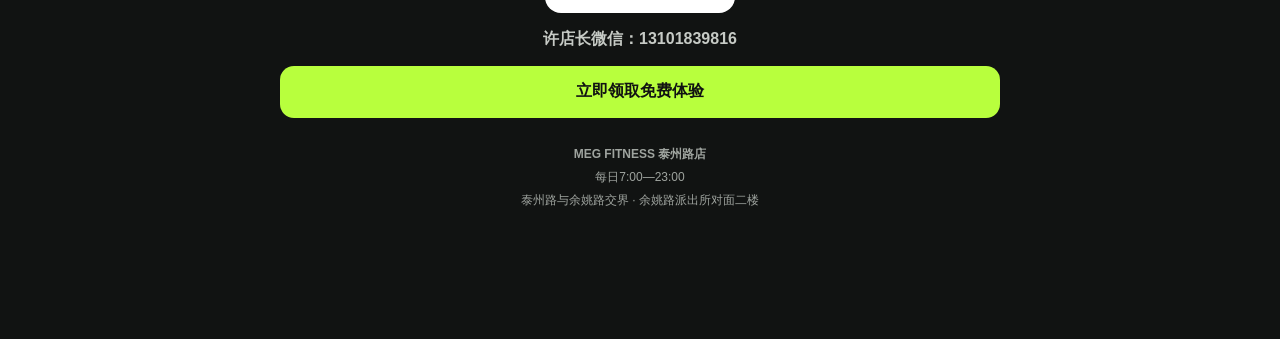
==== commit b1f337ef: "fix: correct coach profile attribution" ====
--- a/index.html
+++ b/index.html
@@ -154,28 +154,28 @@
         </article>
         <article class="coach-card" data-coach-id="suixin">
           <button class="coach-photo js-image-preview" type="button" data-preview-src="/assets/coach-suixin.webp?v=20260818-1" data-preview-alt="隋心教练官方形象照" aria-label="放大查看隋心教练照片"><img loading="lazy" decoding="async" width="1000" height="1250" src="assets/coach-suixin.webp?v=20260818-1" alt="隋心教练官方形象照" data-fallback-image><span>点击放大</span></button>
-          <div class="coach-card-body"><div class="coach-heading"><div><p class="detail-label">PERSONAL TRAINER</p><h3>隋心</h3><p>MEG FITNESS 私人教练</p><p>8年训练与教学经验</p></div><span class="status-badge coach-role-badge">8 YEARS</span></div>
-            <p class="coach-cert-summary">休闲体育本科 · NSCA-CPT · 国家健身教练职业认证 · IBFA认证</p>
-            <div class="coach-tags"><span>力量训练</span><span>功能性训练</span><span>增肌减脂</span><span>臀部塑形</span><span>腰腹塑形</span></div>
-            <p class="coach-positioning">细致拆解动作与发力，按个人基础安排塑形与功能训练。</p>
+          <div class="coach-card-body"><div class="coach-heading"><div><p class="detail-label">PERSONAL TRAINER</p><h3>隋心</h3><p>MEG FITNESS 私人教练</p><p>从业8年</p></div><span class="status-badge coach-role-badge">8 YEARS</span></div>
+            <p class="coach-cert-summary">NSCA-CPT · CBBA 中国健美协会认证教练</p>
+            <div class="coach-tags"><span>常规力量训练</span><span>功能性训练</span><span>增肌减脂</span><span>腰腹塑形</span><span>臀部塑形</span></div>
+            <div class="coach-stats"><div><strong>200+</strong><span>服务学员</span></div><div><strong>10000+</strong><span>累计授课</span></div></div>
+            <p class="coach-positioning">细致教学与个性化训练设计，帮助学员建立既好看，也好用的身体。</p>
             <button class="text-button js-coach-toggle" type="button" data-coach-id="suixin" aria-controls="coach-detail-suixin" aria-expanded="false" data-expand-label="查看完整介绍" data-collapse-label="收起完整介绍">查看完整介绍</button>
             <div class="coach-details" id="coach-detail-suixin" hidden>
-              <dl class="credentials-list"><div><dt>教育背景</dt><dd>休闲体育本科</dd></div><div><dt>专业认证</dt><dd>NSCA-CPT 美国国家体能协会认证私人教练<br>国家健身教练职业认证<br>IBFA 国际身体阻力与体适能协会认证</dd></div><div><dt>擅长方向</dt><dd>力量训练、功能性训练、增肌减脂、臀部塑形、腰腹塑形</dd></div><div><dt>教学特点</dt><dd>细致教学、个性化训练、塑形、动作质量、身体控制</dd></div></dl>
-              <div class="coach-bio"><p>拥有系统的体育专业背景与多年一线教学经验，擅长根据不同学员的身体基础、训练经历与目标制定个性化训练方案。</p><p>在力量与功能性训练基础上，尤其擅长臀部、腰腹等重点部位的塑形训练。从动作细节、发力方式到训练负荷进行针对性调整，在追求体型改变的同时兼顾力量、身体控制与运动能力。</p><p>教学细致、耐心，重视动作质量与训练反馈。通过持续的纠正、引导与训练进阶，帮助学员获得不只是“好看”，同时也更有力量、更好用的身体。</p></div>
+              <dl class="credentials-list"><div><dt>专业认证</dt><dd>NSCA-CPT 美国国家体能协会认证私人教练<br>CBBA 中国健美协会认证教练</dd></div><div><dt>擅长方向</dt><dd>常规力量训练、功能性训练、增肌减脂、腰腹塑形、臀部塑形</dd></div><div><dt>教学特点</dt><dd>细致教学、个性化训练、动作质量、身体控制、塑形</dd></div></dl>
+              <div class="coach-bio"><p>隋教练从业8年，拥有丰富的一对一私人训练经验，累计服务200+学员、授课10000+节。</p><p>擅长常规力量训练与功能性训练，并针对增肌减脂、臀部及腰腹塑形进行个性化训练设计。</p><p>教学风格细致，重视动作质量、发力方式与训练反馈。根据学员的身体基础和实际需求量身调整训练方案，通过持续的纠正与引导，在改善体型的同时提升力量、身体控制与运动能力。</p></div>
             </div>
           </div>
         </article>
         <article class="coach-card" data-coach-id="majie">
           <button class="coach-photo js-image-preview" type="button" data-preview-src="/assets/coach-majie.webp?v=20260818-1" data-preview-alt="马杰教练官方形象照" aria-label="放大查看马杰教练照片"><img loading="lazy" decoding="async" width="1000" height="1250" src="assets/coach-majie.webp?v=20260818-1" alt="马杰教练官方形象照" data-fallback-image><span>点击放大</span></button>
-          <div class="coach-card-body"><div class="coach-heading"><div><p class="detail-label">PERSONAL TRAINER</p><h3>马杰</h3><p>MEG FITNESS 私人教练</p><p>8年一线教学经验</p></div><span class="status-badge coach-role-badge">8 YEARS</span></div>
-            <p class="coach-cert-summary">NSCA-CPT · CBBA 中国健美协会认证教练</p>
-            <div class="coach-tags"><span>功能性训练</span><span>增肌</span><span>减脂</span><span>腰腹塑形</span><span>臀部塑形</span></div>
-            <div class="coach-stats"><div><strong>200+</strong><span>累计服务学员</span></div><div><strong>10,000+</strong><span>累计授课</span></div></div>
-            <p class="coach-positioning">重视执行与长期进阶，以丰富的一线授课经验制定实用训练计划。</p>
+          <div class="coach-card-body"><div class="coach-heading"><div><p class="detail-label">PERSONAL TRAINER</p><h3>马杰</h3><p>MEG FITNESS 私人教练</p></div></div>
+            <p class="coach-cert-summary">休闲体育本科 · 国家健身教练职业认证 · IBFA认证</p>
+            <div class="coach-tags"><span>增肌</span><span>减脂</span><span>功能性训练</span></div>
+            <p class="coach-positioning">体育专业背景，重视训练基础、循序渐进与可持续执行。</p>
             <button class="text-button js-coach-toggle" type="button" data-coach-id="majie" aria-controls="coach-detail-majie" aria-expanded="false" data-expand-label="查看完整介绍" data-collapse-label="收起完整介绍">查看完整介绍</button>
             <div class="coach-details" id="coach-detail-majie" hidden>
-              <dl class="credentials-list"><div><dt>专业认证</dt><dd>NSCA-CPT 美国国家体能协会认证私人教练<br>CBBA 中国健美协会认证教练</dd></div><div><dt>擅长方向</dt><dd>功能性训练、增肌、减脂、腰腹塑形、臀部塑形</dd></div><div><dt>教学特点</dt><dd>一线授课经验、功能性训练、增肌减脂、塑形、长期进阶</dd></div></dl>
-              <div class="coach-bio"><p>拥有丰富的一对一私人训练经验，在长期高频授课中积累了针对不同训练基础、身体条件与目标人群的教学经验。</p><p>擅长将力量训练与功能性训练结合，从动作基础、训练强度到阶段进阶进行系统安排。针对增肌减脂以及腰腹、臀部塑形需求，不局限于单一部位训练，而是通过整体训练计划帮助学员获得更加协调、紧致且具有运动能力的身体。</p><p>教学注重实效、执行与长期进步。既能帮助初学者建立清晰的训练方式，也能根据有经验学员的实际表现持续调整训练内容，让每一个阶段都有明确的进步方向。</p></div>
+              <dl class="credentials-list"><div><dt>教育背景</dt><dd>休闲体育本科</dd></div><div><dt>专业认证</dt><dd>国家健身教练职业认证<br>IBFA 国际身体阻力与体适能协会认证</dd></div><div><dt>擅长方向</dt><dd>增肌、减脂、功能性训练</dd></div><div><dt>能力定位</dt><dd>体育专业背景、增肌、减脂、功能性训练、循序渐进</dd></div></dl>
+              <div class="coach-bio"><p>拥有休闲体育本科专业背景，并持有国家健身教练职业认证及 IBFA 国际身体阻力与体适能协会认证。</p><p>擅长增肌、减脂与功能性训练，重视训练基础、动作质量以及不同阶段训练内容的合理安排。</p><p>根据学员的身体基础、训练经验和实际目标调整训练内容，在建立力量与运动能力的同时，让训练计划更具有针对性和可持续性。</p><p>教学强调循序渐进与实际执行，帮助学员建立清晰、稳定的训练方式，并随着能力提升持续调整训练难度与训练目标。</p></div>
             </div>
           </div>
         </article>
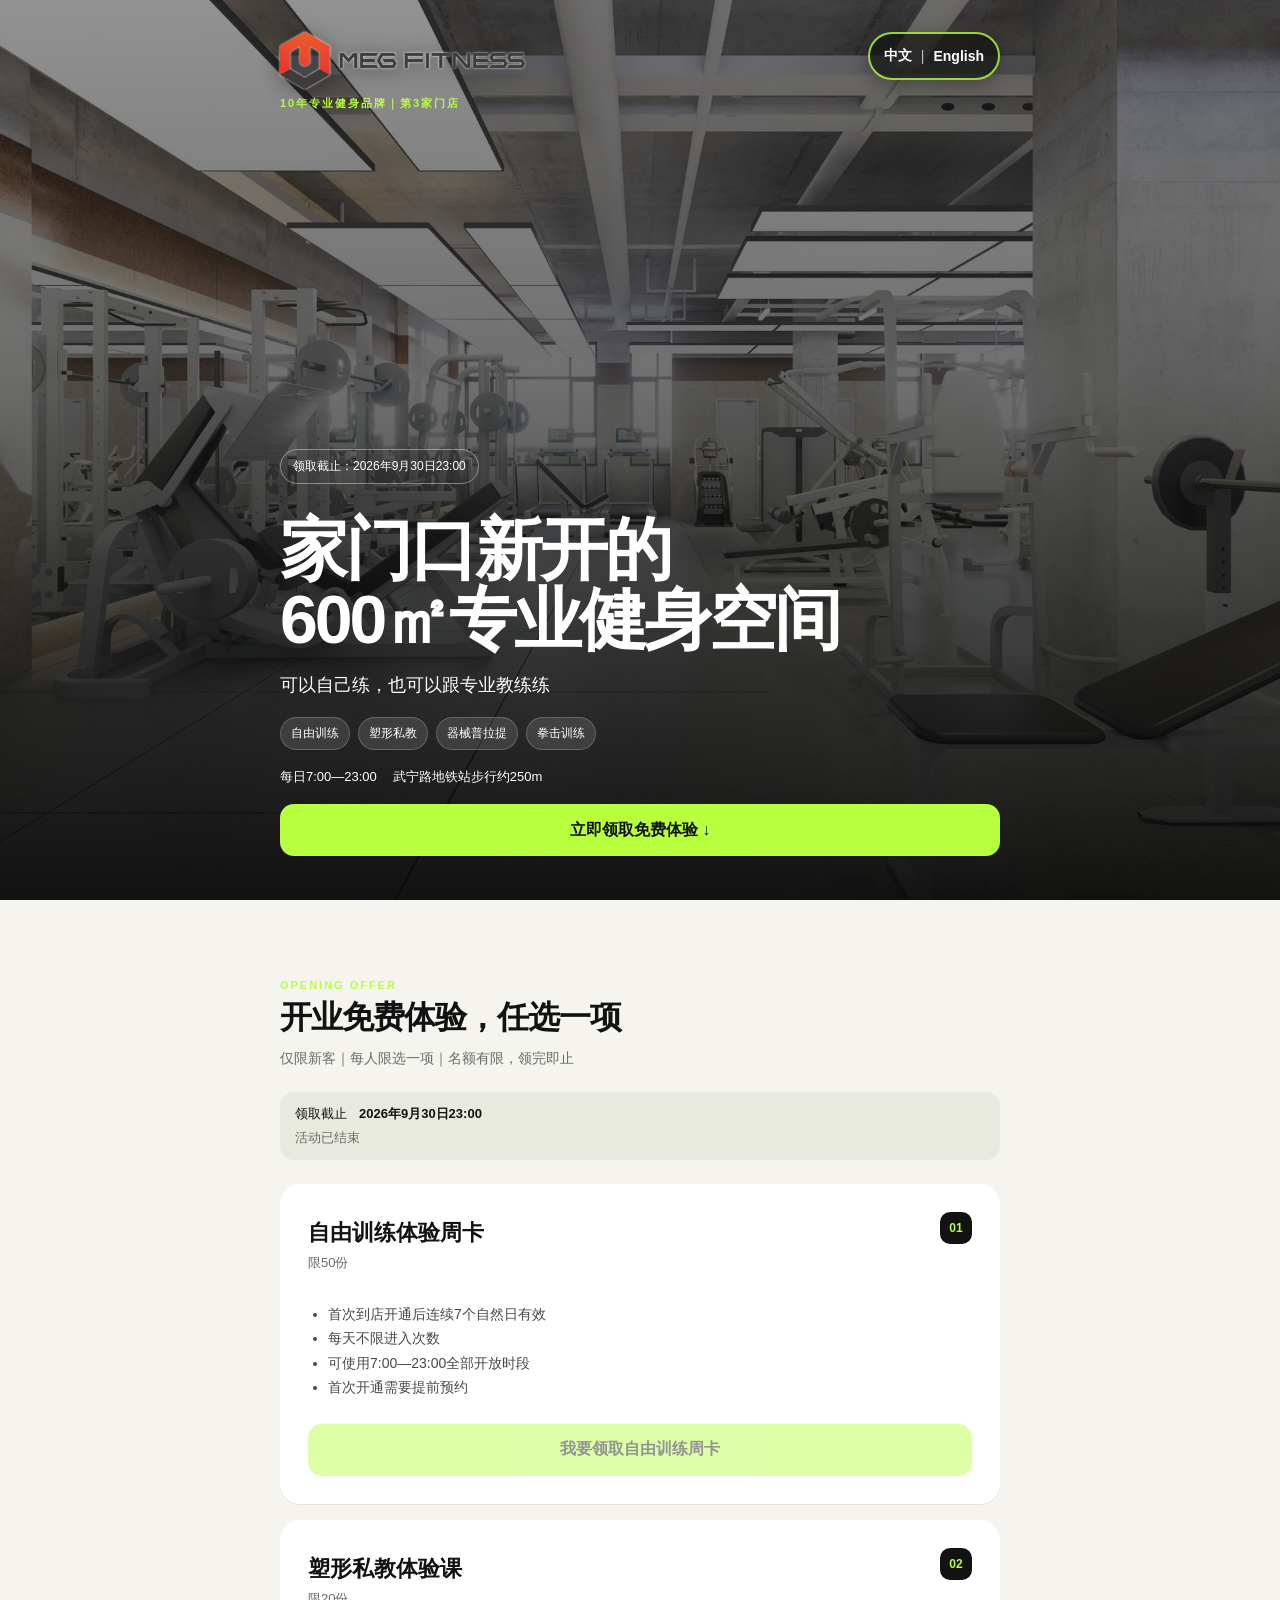
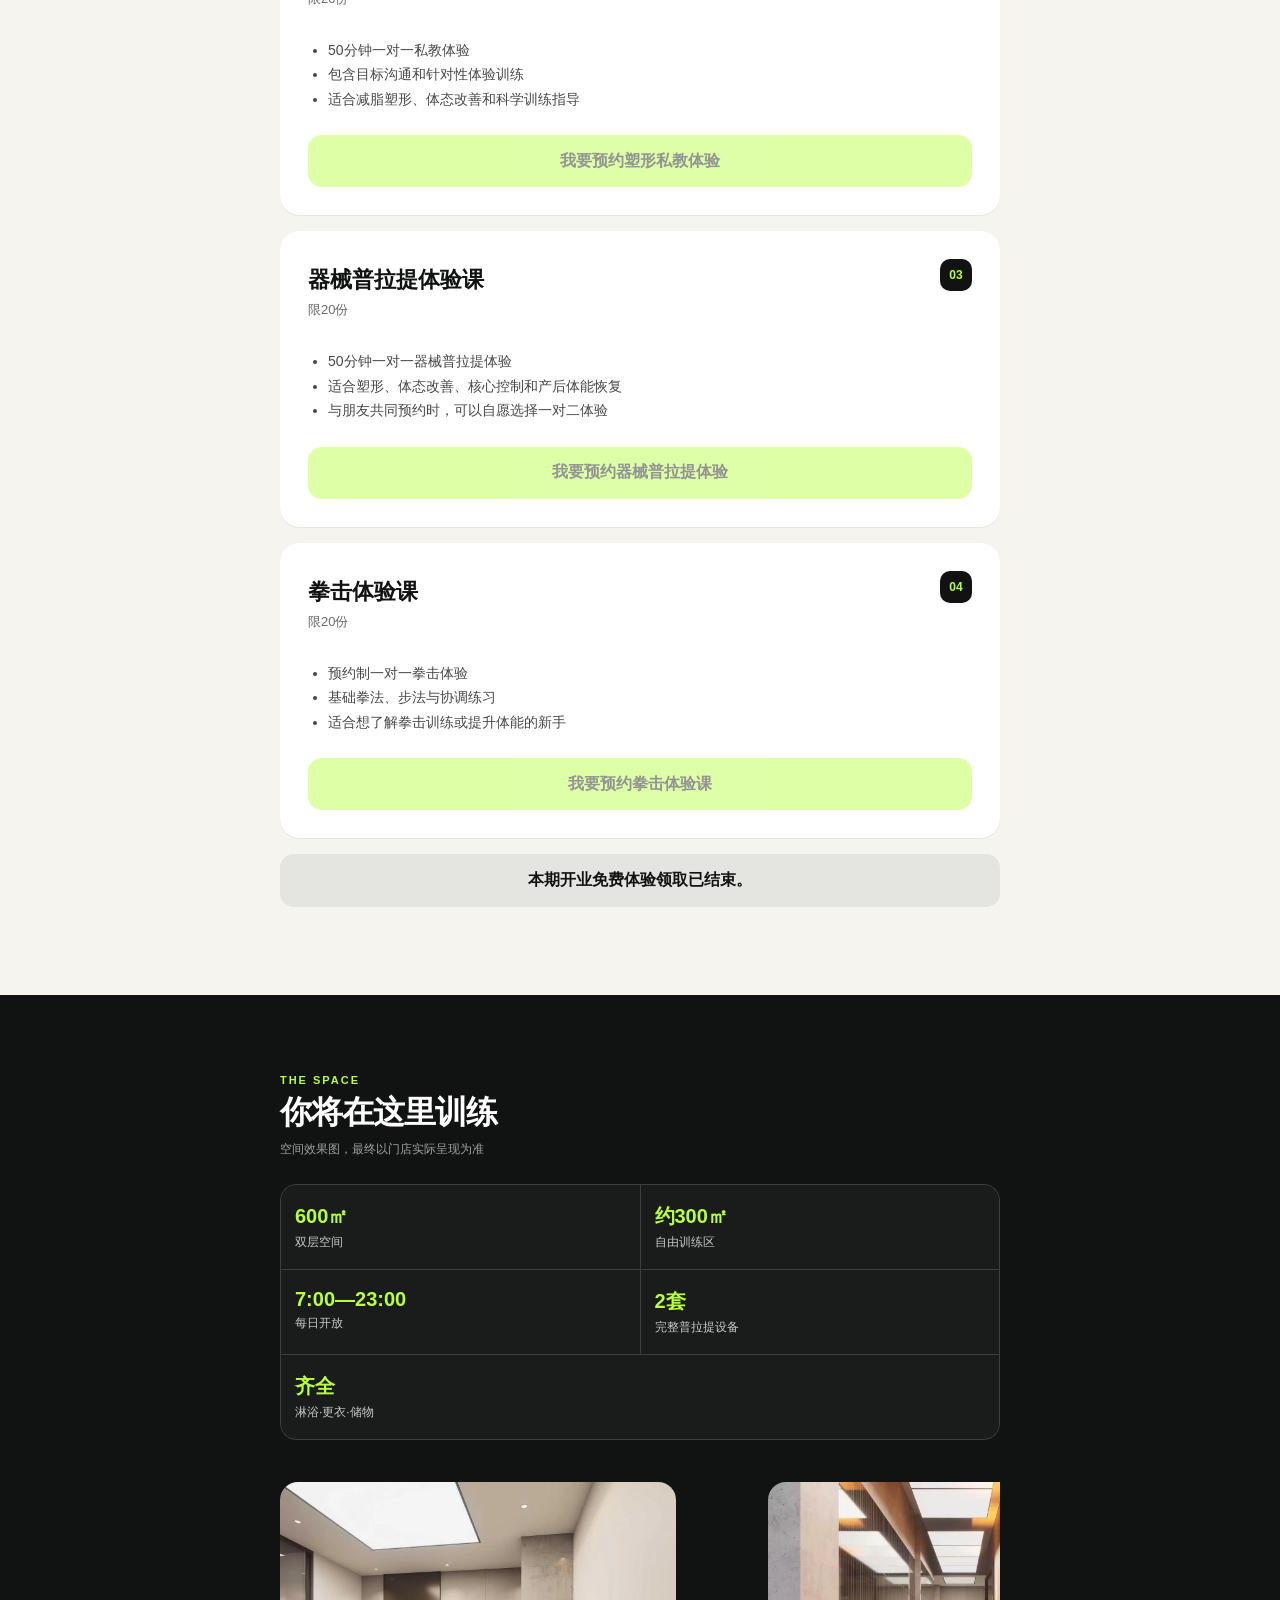
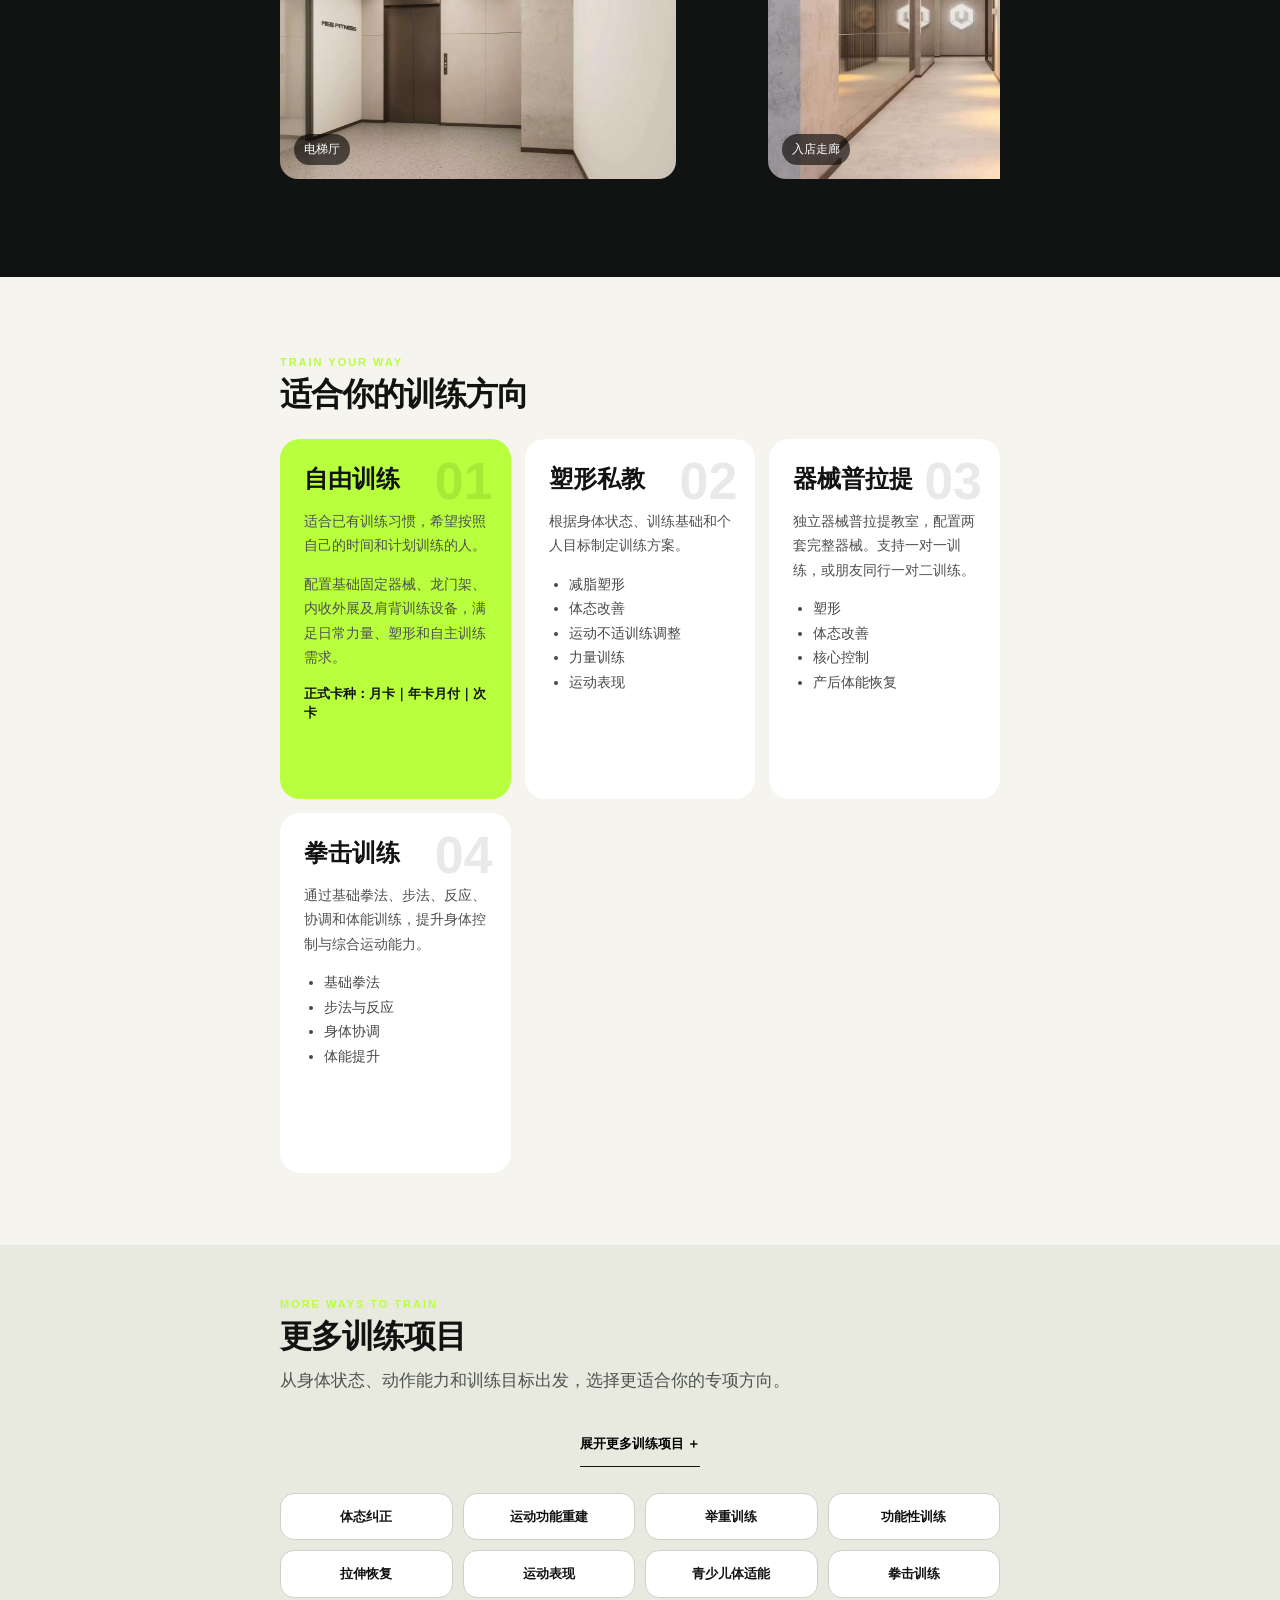
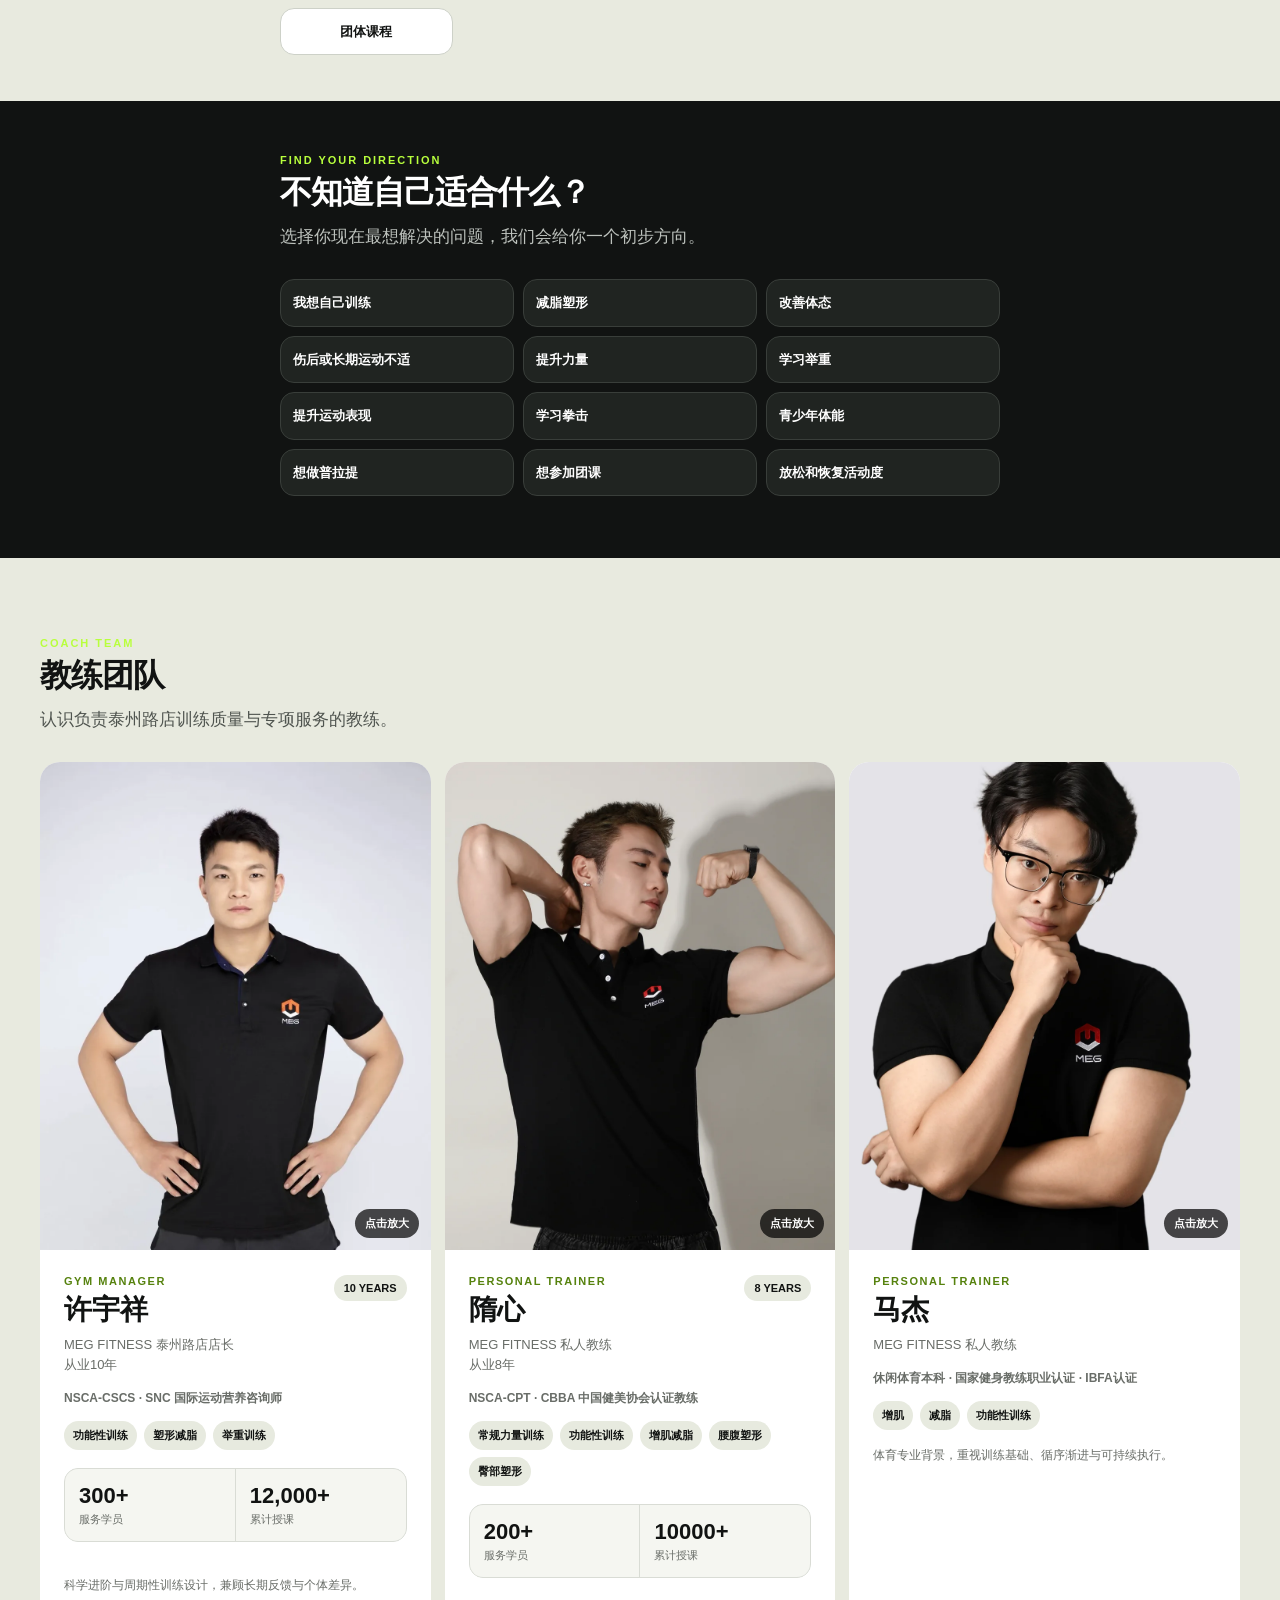
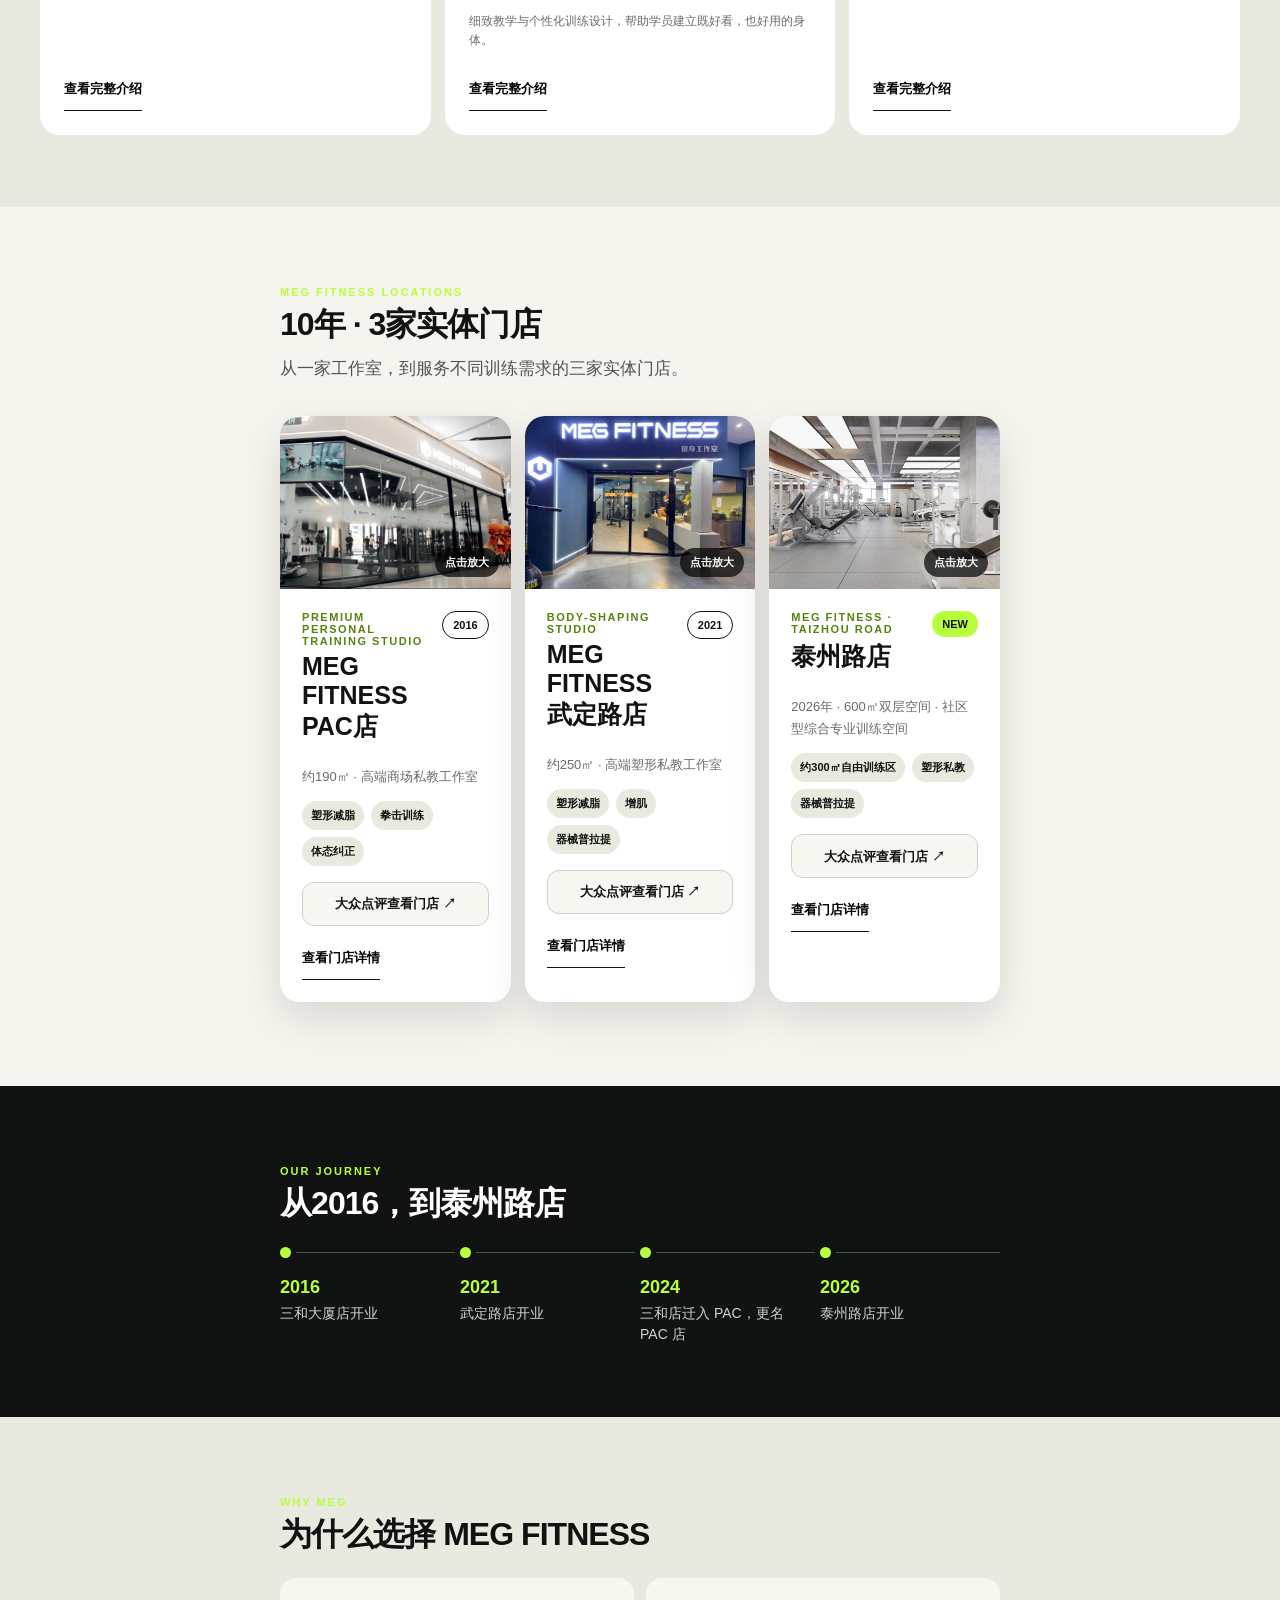
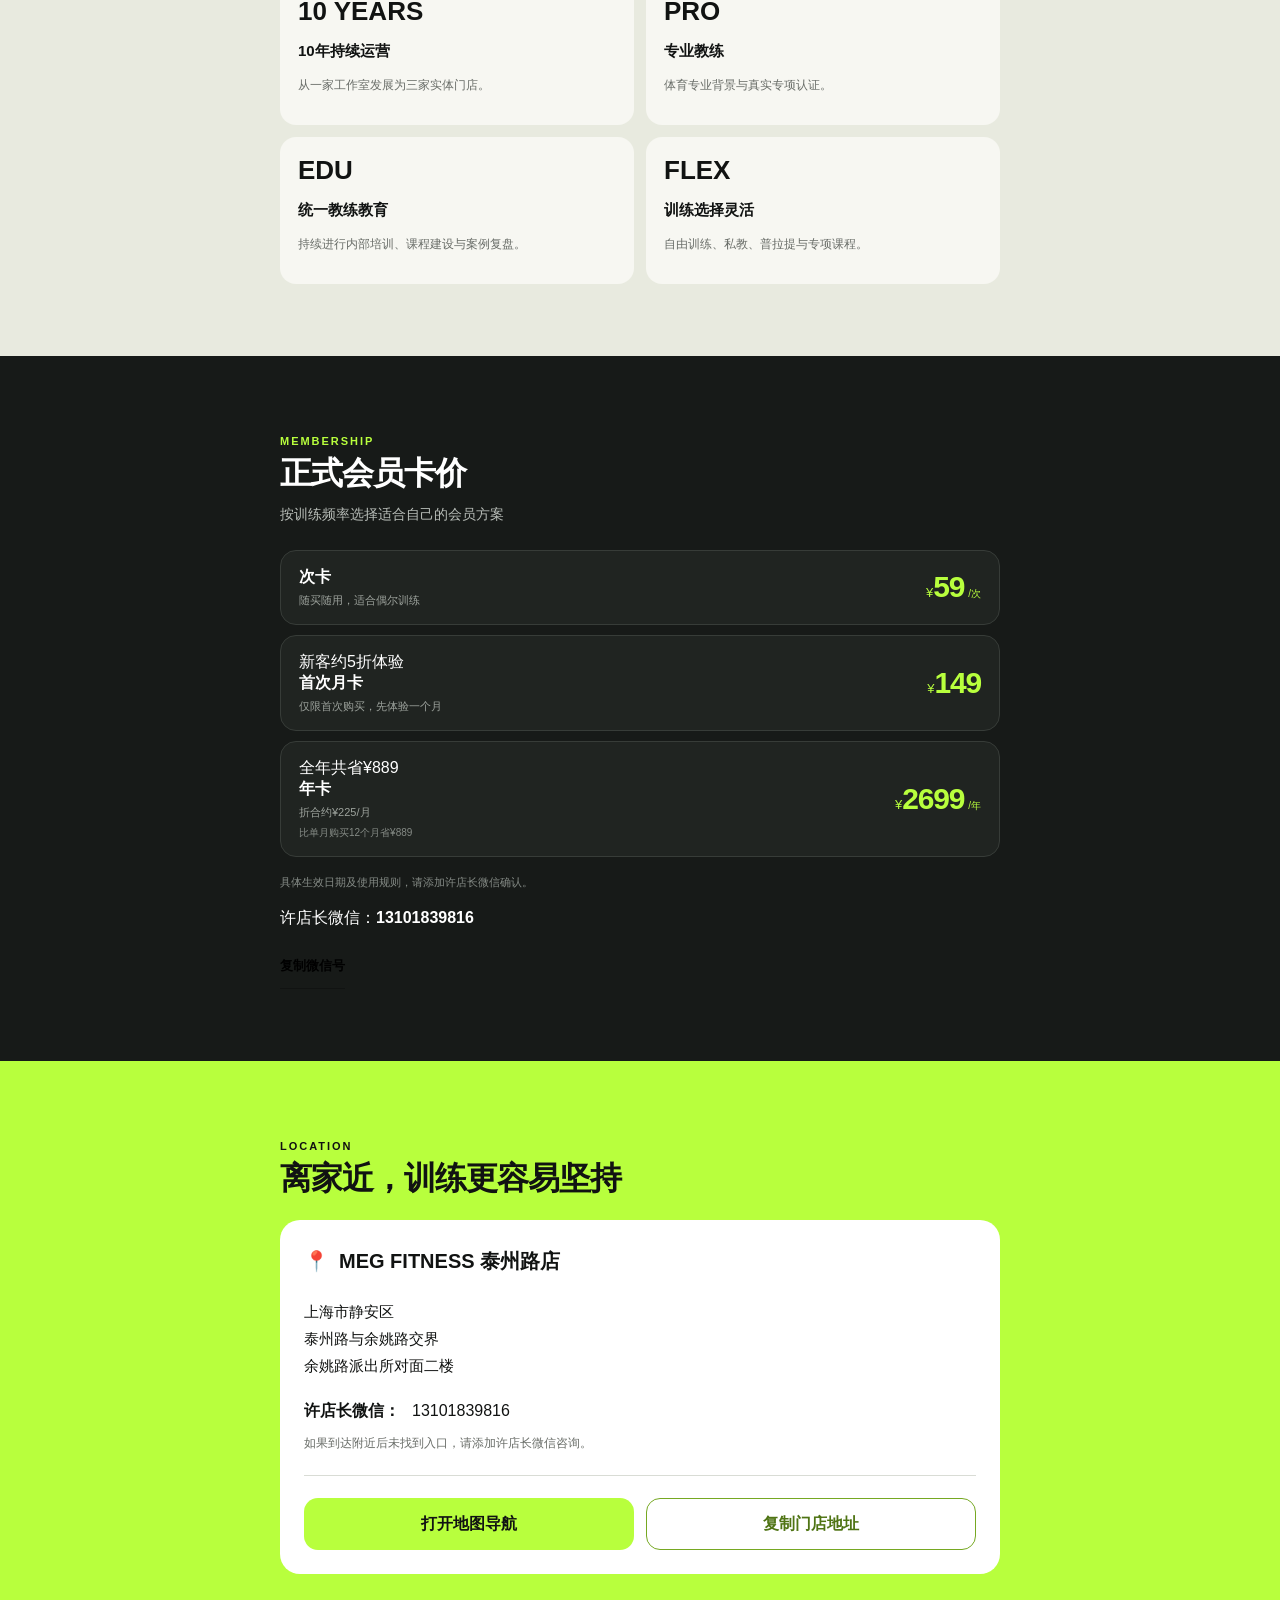
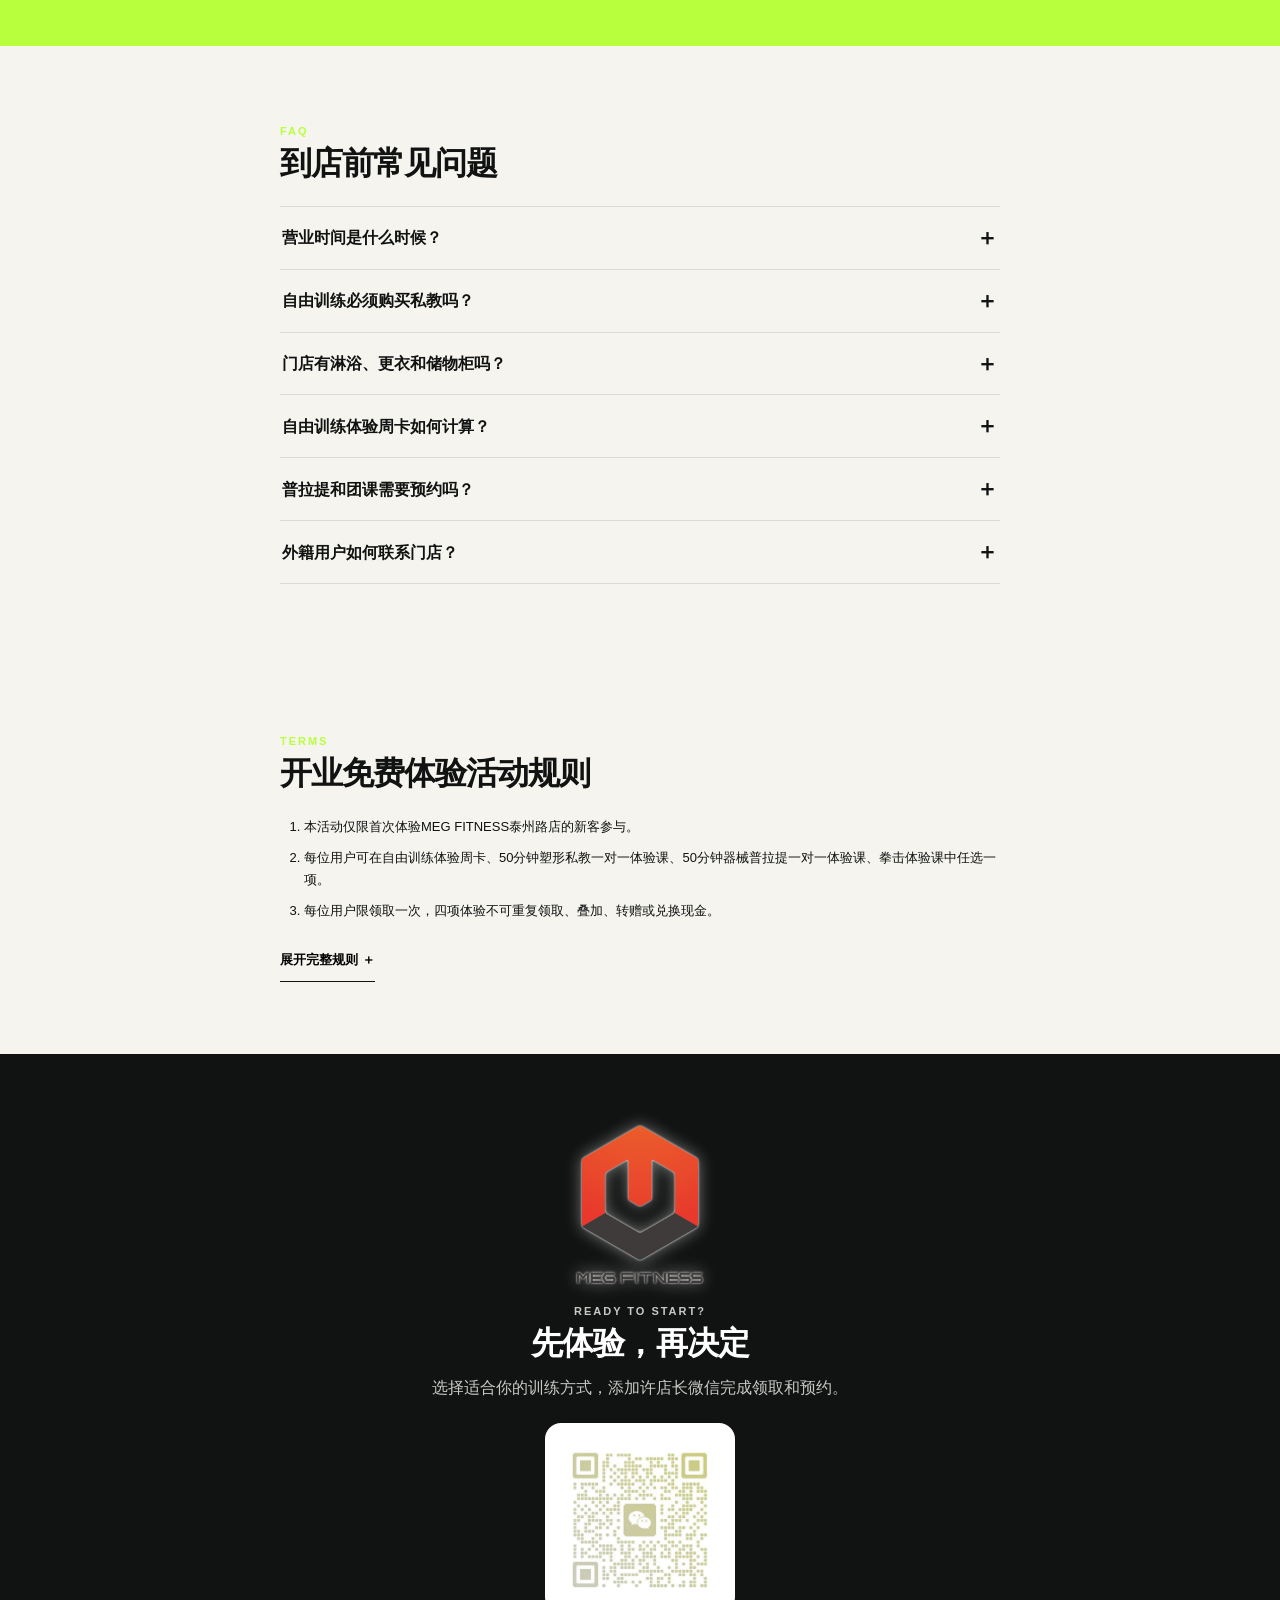
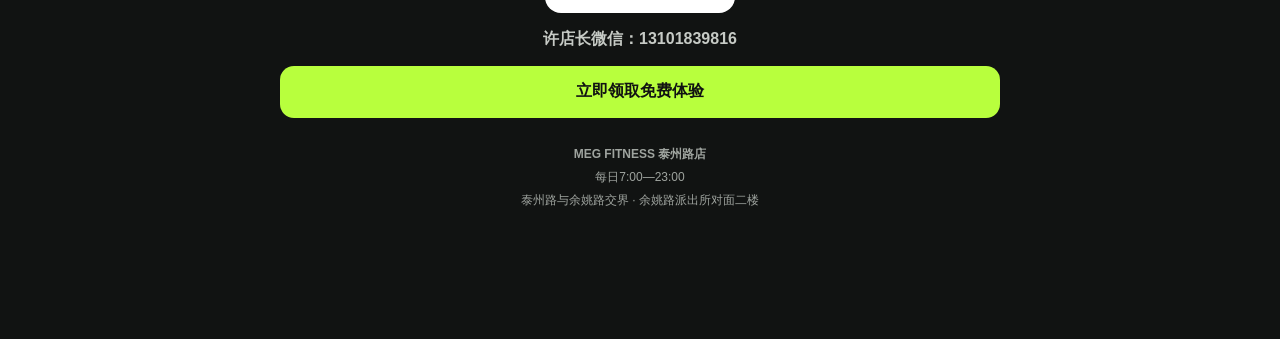
==== commit 944561c6: "feat: align gym manager coach profile" ====
--- a/index.html
+++ b/index.html
@@ -10,9 +10,9 @@
   <link rel="canonical" href="https://taizhou.jinxiliu.com/">
   <link rel="alternate" hreflang="zh-CN" href="https://taizhou.jinxiliu.com/">
   <link rel="alternate" hreflang="en" href="https://taizhou.jinxiliu.com/en/">
-  <!-- CACHE_VERSION: 20260818-1（发布新版本时同步更新 CSS/JS 查询参数） -->
+  <!-- CACHE_VERSION: 20260818-2（发布新版本时同步更新 CSS/JS 查询参数） -->
   <link rel="preload" as="image" href="/assets/hero.webp?v=20260806-2" fetchpriority="high">
-  <link rel="stylesheet" href="/styles.css?v=20260818-1">
+  <link rel="stylesheet" href="/styles.css?v=20260818-2">
 </head>
 <body data-language="zh-CN">
   <header class="hero" id="hero" data-nav-section>
@@ -140,15 +140,17 @@
       <p class="section-kicker">COACH TEAM</p><h2>教练团队</h2><p class="section-lead">认识负责泰州路店训练质量与专项服务的教练。</p>
       <div class="coach-list" data-coach-list>
         <article class="coach-card" data-coach-id="manager">
-          <button class="coach-photo js-image-preview" type="button" data-preview-src="/assets/coach-xu.webp?v=20260806-2" data-preview-alt="许教练官方形象照" aria-label="放大查看许教练照片"><img loading="lazy" decoding="async" src="assets/coach-xu.webp?v=20260806-2" alt="许教练官方形象照" data-fallback-image><span>点击放大</span></button>
-          <div class="coach-card-body"><div class="coach-heading"><div><p class="detail-label">GYM MANAGER</p><h3>许教练</h3><p>MEG FITNESS 泰州路店店长 · 许教练</p><p>从业10年</p></div><span class="status-badge">10 YEARS</span></div>
+          <button class="coach-photo js-image-preview" type="button" data-preview-src="/assets/coach-xu.webp?v=20260806-2" data-preview-alt="许宇祥教练官方形象照" aria-label="放大查看许宇祥教练照片"><img loading="lazy" decoding="async" width="1000" height="1250" src="assets/coach-xu.webp?v=20260806-2" alt="许宇祥教练官方形象照" data-fallback-image><span>点击放大</span></button>
+          <div class="coach-card-body"><div class="coach-heading"><div><p class="detail-label">GYM MANAGER</p><h3>许宇祥</h3><p>MEG FITNESS 泰州路店店长</p><p>从业10年</p></div><span class="status-badge coach-role-badge">10 YEARS</span></div>
+            <p class="coach-cert-summary">NSCA-CSCS · SNC 国际运动营养咨询师</p>
             <div class="coach-tags"><span>功能性训练</span><span>塑形减脂</span><span>举重训练</span></div>
-            <div class="coach-stats"><div><strong>300+</strong><span>累计服务学员</span></div><div><strong>12,000+</strong><span>累计授课</span></div></div>
-            <button class="text-button js-coach-toggle" type="button" data-coach-id="manager" aria-controls="coach-detail-manager" aria-expanded="false" data-expand-label="查看专业背景" data-collapse-label="收起专业背景">查看专业背景</button>
+            <div class="coach-stats"><div><strong>300+</strong><span>服务学员</span></div><div><strong>12,000+</strong><span>累计授课</span></div></div>
+            <p class="coach-positioning">科学进阶与周期性训练设计，兼顾长期反馈与个体差异。</p>
+            <button class="text-button js-coach-toggle" type="button" data-coach-id="manager" aria-controls="coach-detail-manager" aria-expanded="false" data-expand-label="查看完整介绍" data-collapse-label="收起完整介绍">查看完整介绍</button>
             <div class="coach-details" id="coach-detail-manager" hidden>
-              <dl class="credentials-list"><div><dt>专业背景</dt><dd>社会体育指导与管理专业</dd></div><div><dt>真实认证</dt><dd>NSCA-CSCS<br>SNC国际运动营养咨询师</dd></div><div><dt>品牌职位</dt><dd>MEG内训课程总监</dd></div><div><dt>擅长方向</dt><dd>功能性训练、塑形减脂、举重训练</dd></div></dl>
-              <div class="coach-bio"><p>许教练从业10年，毕业于社会体育指导与管理专业，持有NSCA-CSCS及SNC国际运动营养咨询师认证。</p><p>他长期专注于功能性训练、塑形减脂与举重训练，累计服务超过300名学员，授课超过12,000节，并担任MEG FITNESS内训课程总监，负责教练培训与课程标准建设。</p><p>教学中，他根据学员目标、身体状态和训练经验制定周期性训练方案，强调科学进阶、长期反馈与个体差异。管理与教学风格严谨细致，同时坚持以人为本，让训练真正服务于学员的目标。</p></div>
-              <button class="coach-training-photo js-image-preview" type="button" data-preview-src="/assets/coach-xu-training.webp?v=20260806-2" data-preview-alt="许教练进行训练教学" aria-label="放大查看许教练训练照片"><img loading="lazy" decoding="async" src="assets/coach-xu-training.webp?v=20260806-2" alt="许教练进行训练教学" data-fallback-image><span>训练教学现场</span></button>
+              <dl class="credentials-list"><div><dt>教育背景</dt><dd>社会体育指导与管理专业</dd></div><div><dt>专业认证</dt><dd>NSCA-CSCS 美国国家体能协会认证体能训练专家<br>SNC 国际运动营养咨询师</dd></div><div><dt>品牌职位</dt><dd>MEG内训课程总监</dd></div><div><dt>擅长方向</dt><dd>功能性训练、塑形减脂、举重训练</dd></div><div><dt>教学特点</dt><dd>科学进阶、周期性训练、个性化方案、长期反馈</dd></div></dl>
+              <div class="coach-bio"><p>许宇祥教练从业10年，毕业于社会体育指导与管理专业，持有NSCA-CSCS及SNC国际运动营养咨询师认证。</p><p>他长期专注于功能性训练、塑形减脂与举重训练，累计服务超过300名学员，授课超过12,000节，并担任MEG FITNESS内训课程总监，负责教练培训与课程标准建设。</p><p>教学中，他根据学员目标、身体状态和训练经验制定周期性训练方案，强调科学进阶、长期反馈与个体差异。管理与教学风格严谨细致，同时坚持以人为本，让训练真正服务于学员的目标。</p></div>
+              <button class="coach-training-photo js-image-preview" type="button" data-preview-src="/assets/coach-xu-training.webp?v=20260806-2" data-preview-alt="许宇祥教练进行训练教学" aria-label="放大查看许宇祥教练训练照片"><img loading="lazy" decoding="async" width="1200" height="800" src="assets/coach-xu-training.webp?v=20260806-2" alt="许宇祥教练进行训练教学" data-fallback-image><span>训练教学现场</span></button>
             </div>
           </div>
         </article>
@@ -258,7 +260,7 @@
       <div class="claim-reference"><span>预约编号</span><strong id="claimCode">正在生成…</strong><small id="claimCodeStatus" aria-live="polite">正在生成匿名预约编号…</small></div>
       <ol class="claim-steps"><li>复制预约信息</li><li>长按二维码添加许店长微信</li><li>粘贴并发送，等待确认</li></ol>
       <div class="message-box" id="messageText"></div><button class="btn btn-primary" id="copyButton" type="button">复制预约信息</button><p class="copy-status" id="copyStatus" aria-live="polite"></p>
-      <div class="manager"><div class="qr-shell"><img loading="lazy" decoding="async" id="modalQr" src="assets/manager-wechat.png?v=20260806-2" width="760" height="760" alt="许店长微信二维码"><span class="image-fallback">许店长微信二维码</span></div><h3 id="managerName">许教练</h3><p class="manager-role">MEG FITNESS 泰州路店店长<br>NSCA-CSCS</p><p>许店长微信：<b id="managerWechat">13101839816</b></p><button class="text-button" id="copyWechatButton" type="button" data-wechat="13101839816">复制微信号</button></div>
+      <div class="manager"><div class="qr-shell"><img loading="lazy" decoding="async" id="modalQr" src="assets/manager-wechat.png?v=20260806-2" width="760" height="760" alt="许店长微信二维码"><span class="image-fallback">许店长微信二维码</span></div><h3 id="managerName">许宇祥</h3><p class="manager-role">MEG FITNESS 泰州路店店长<br>NSCA-CSCS</p><p>许店长微信：<b id="managerWechat">13101839816</b></p><button class="text-button" id="copyWechatButton" type="button" data-wechat="13101839816">复制微信号</button></div>
       <p class="modal-note">获得许店长确认后，预约才算成功。<br>名额按照微信登记及确认顺序发放。</p>
     </div>
   </div>
@@ -267,6 +269,6 @@
     <div class="image-preview-content"><button class="image-preview-close" type="button" data-close-image-preview aria-label="关闭图片预览">×</button><img loading="lazy" decoding="async" id="imagePreviewImg" alt=""></div>
   </div>
   <div class="toast" id="toast" role="status" aria-live="polite" aria-atomic="true"></div>
-  <script defer src="/config.js?v=20260818-1"></script><script defer src="/app.js?v=20260818-1"></script>
+  <script defer src="/config.js?v=20260818-2"></script><script defer src="/app.js?v=20260818-2"></script>
 </body>
 </html>
--- a/styles.css
+++ b/styles.css
@@ -57,8 +57,8 @@
 .section-menu-sheet nav a.active{border-color:#8fca28;background:var(--accent)}
 
 @media(min-width:1024px){
-  .section-nav{display:block}
-  .section-menu-button{display:none}
+  .section-menu-button{right:20px;bottom:20px}
+  .section-menu-sheet{right:20px;bottom:20px;left:auto;width:min(390px,calc(100% - 40px));border-radius:24px;padding-bottom:24px}
 }
 @media(max-width:767px){
   .training-cluster-section{padding-top:38px;padding-bottom:38px}
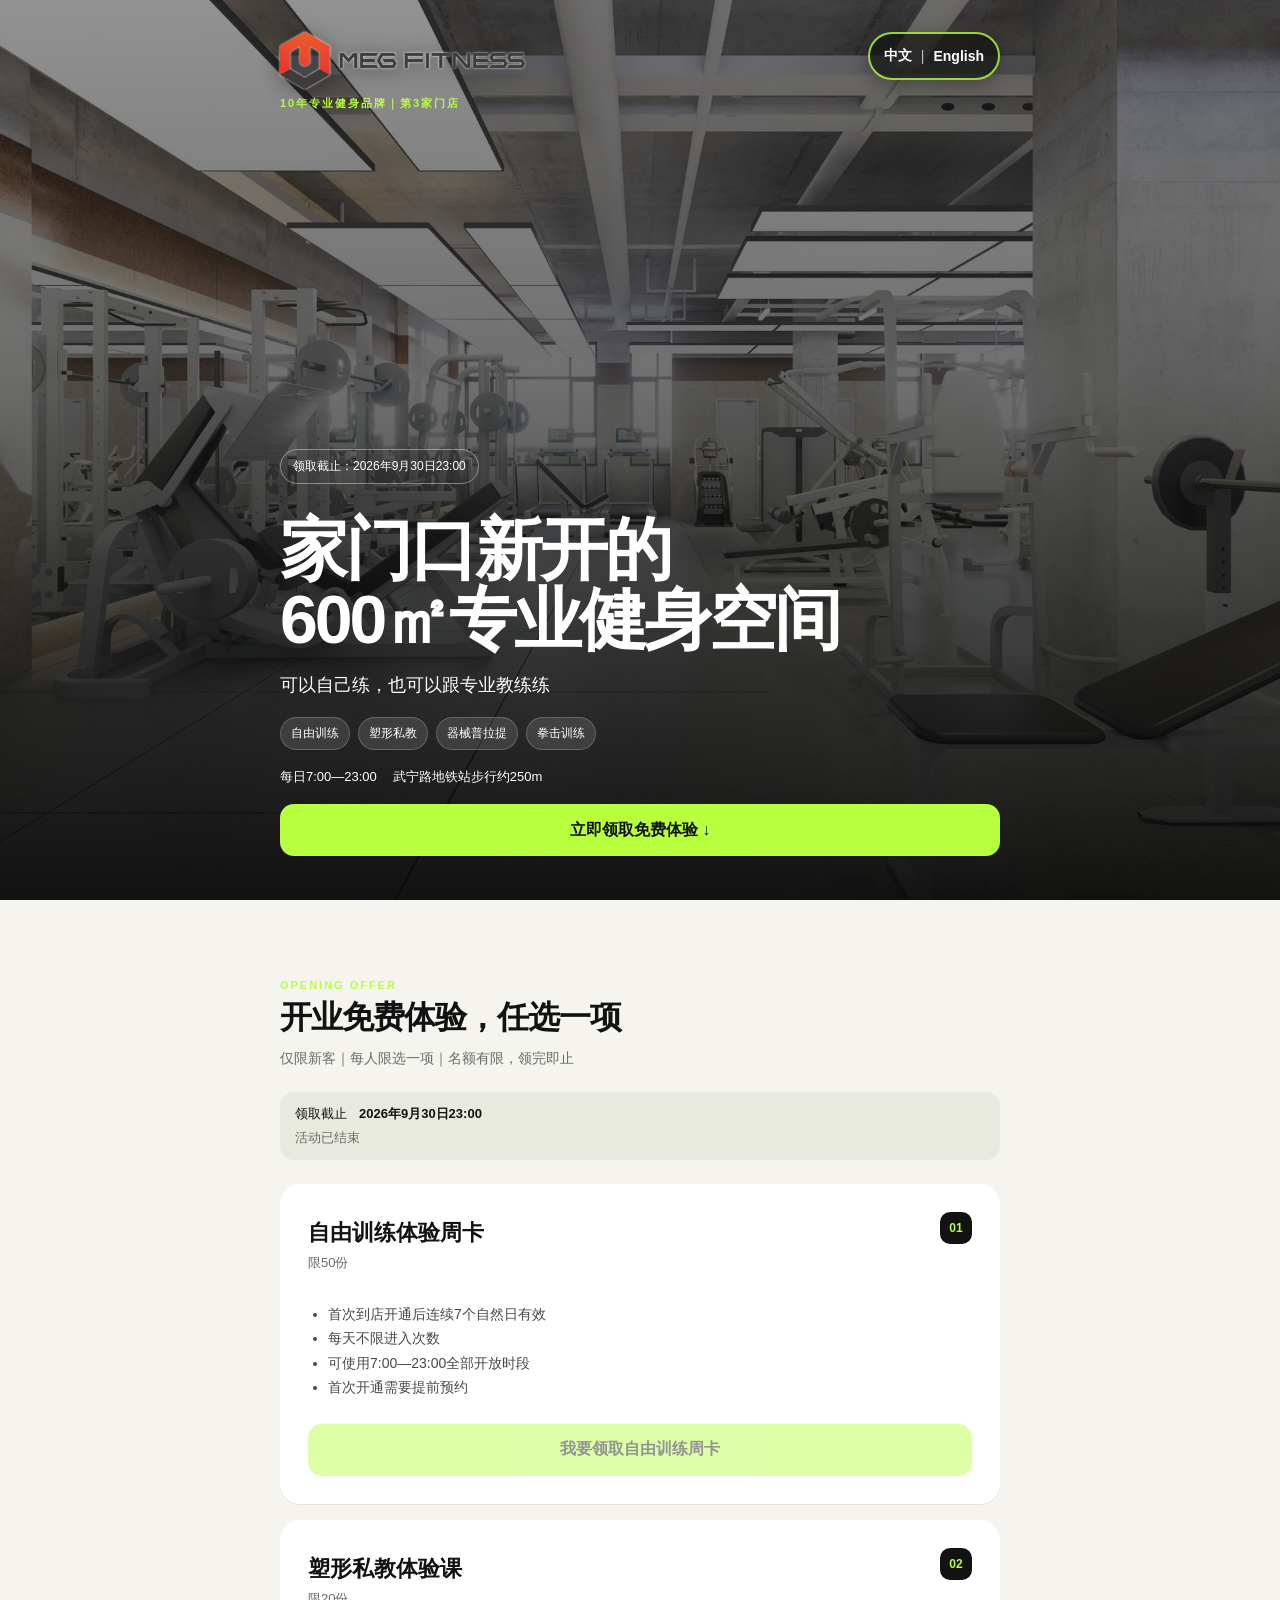
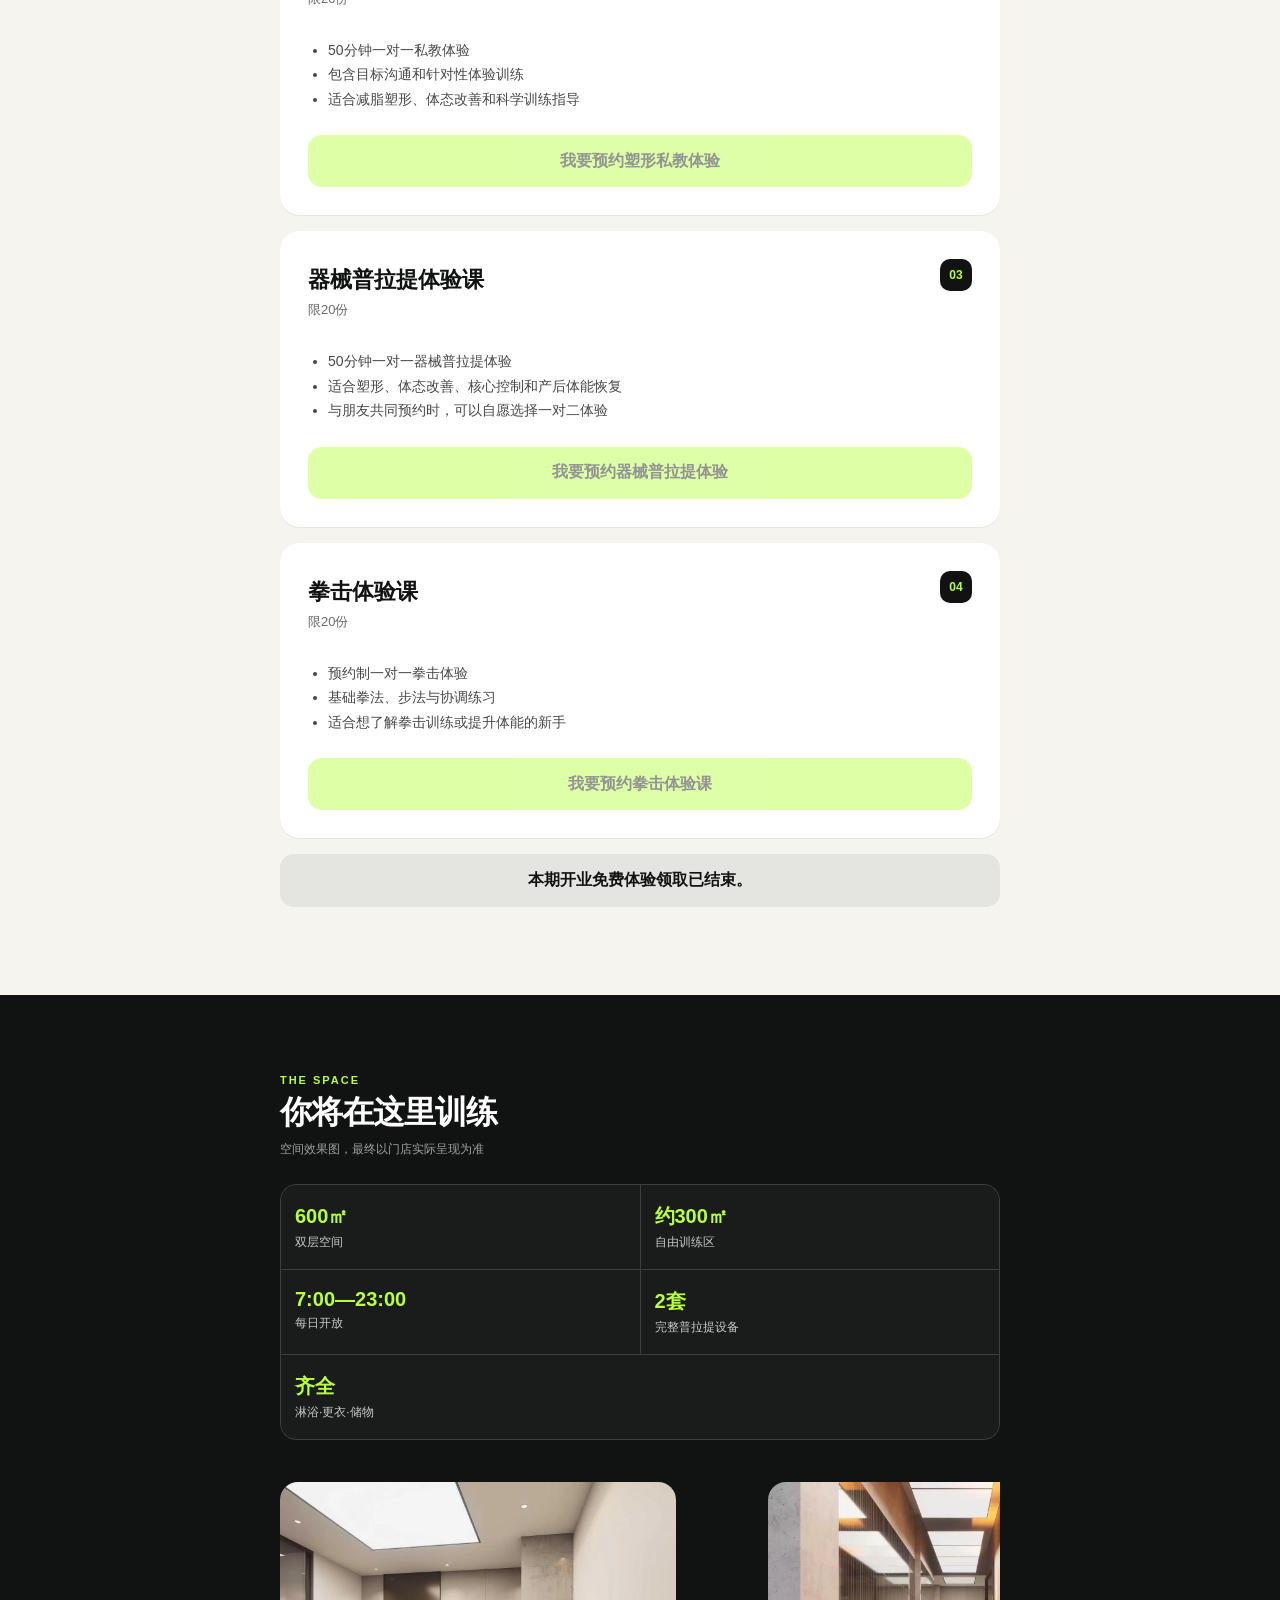
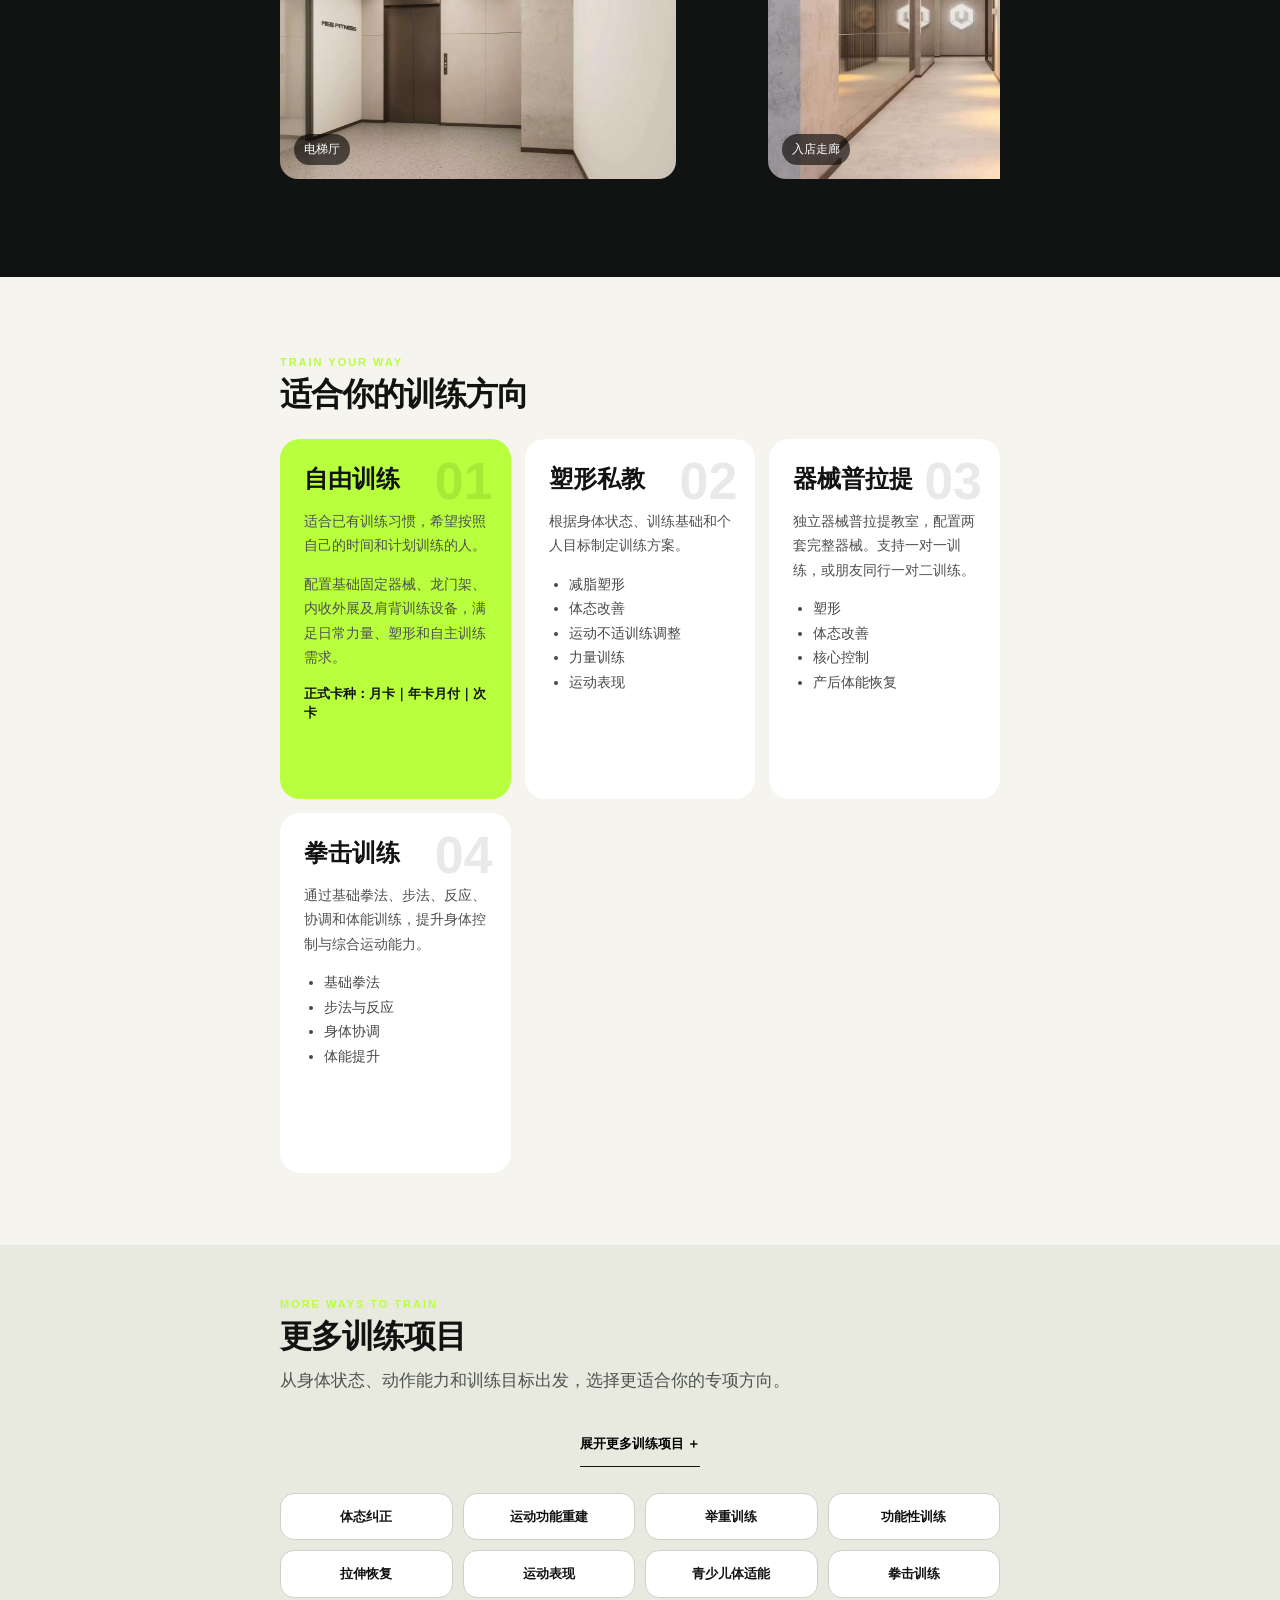
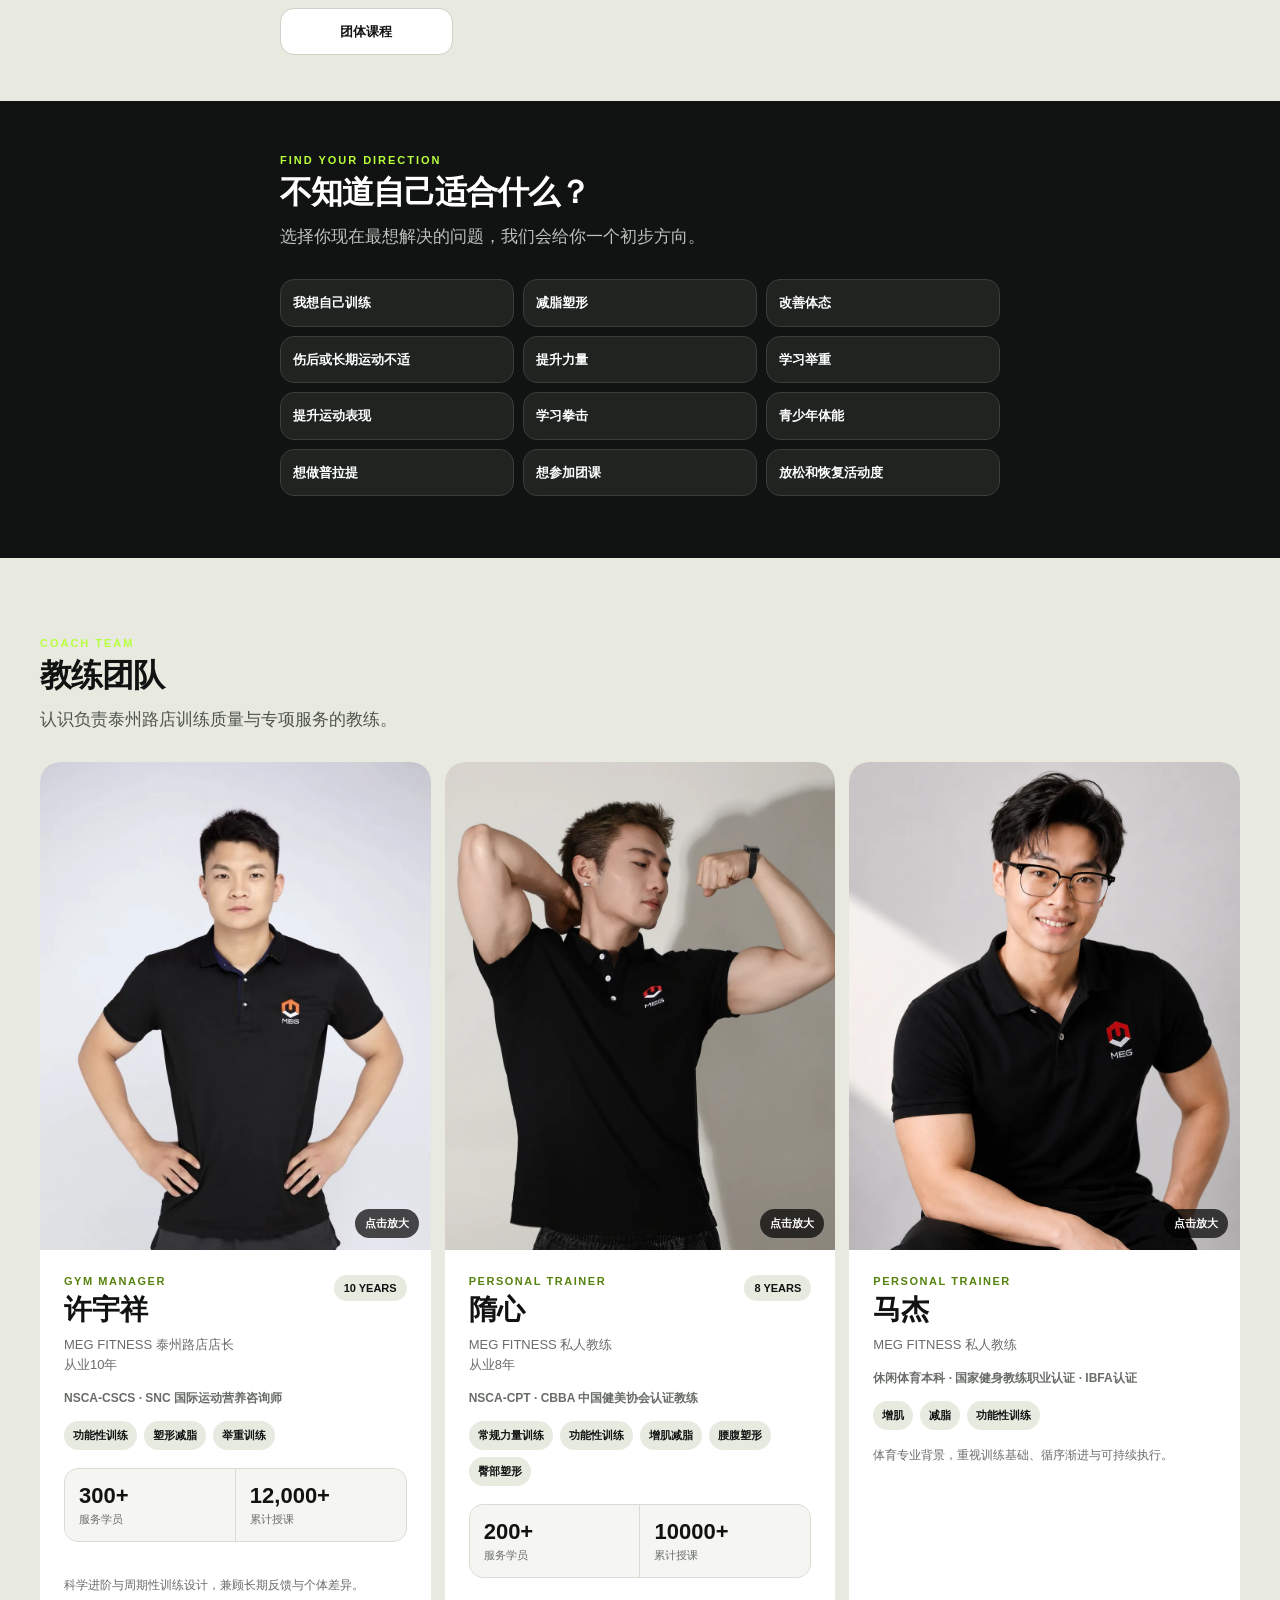
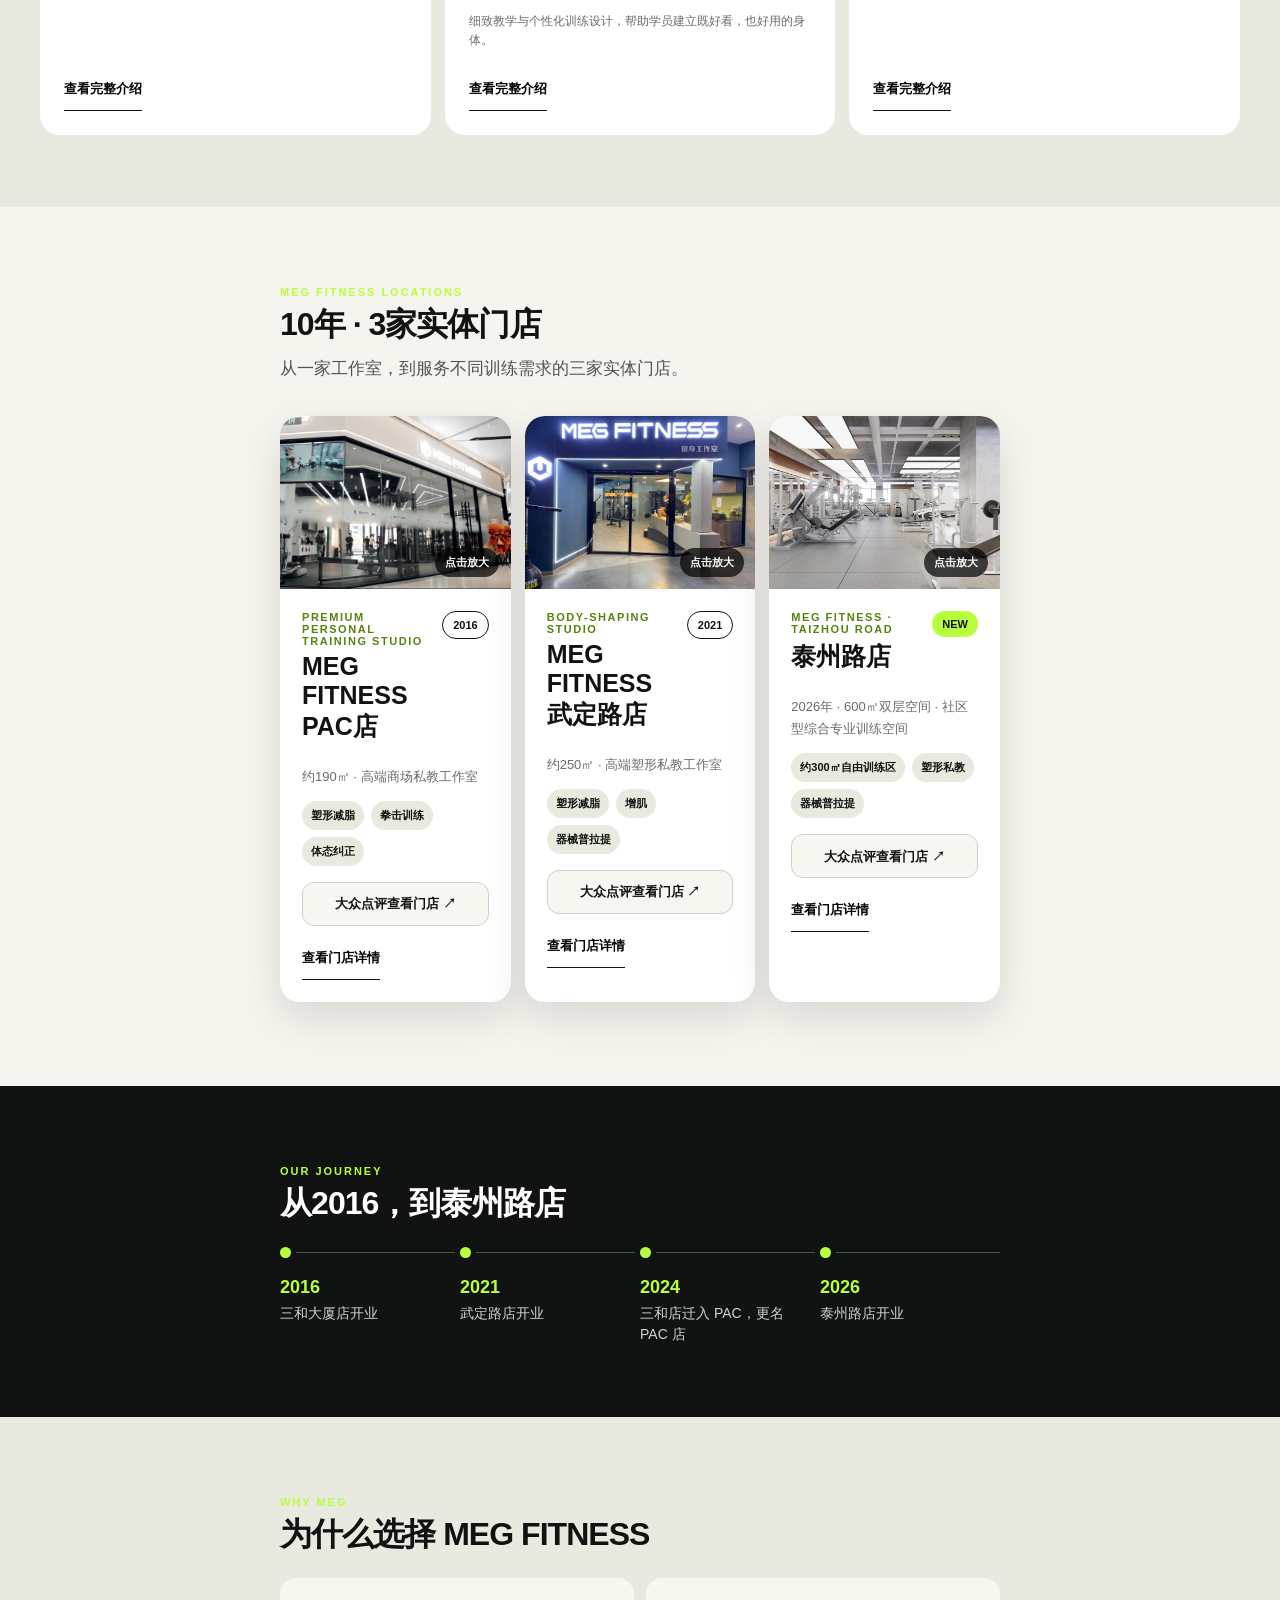
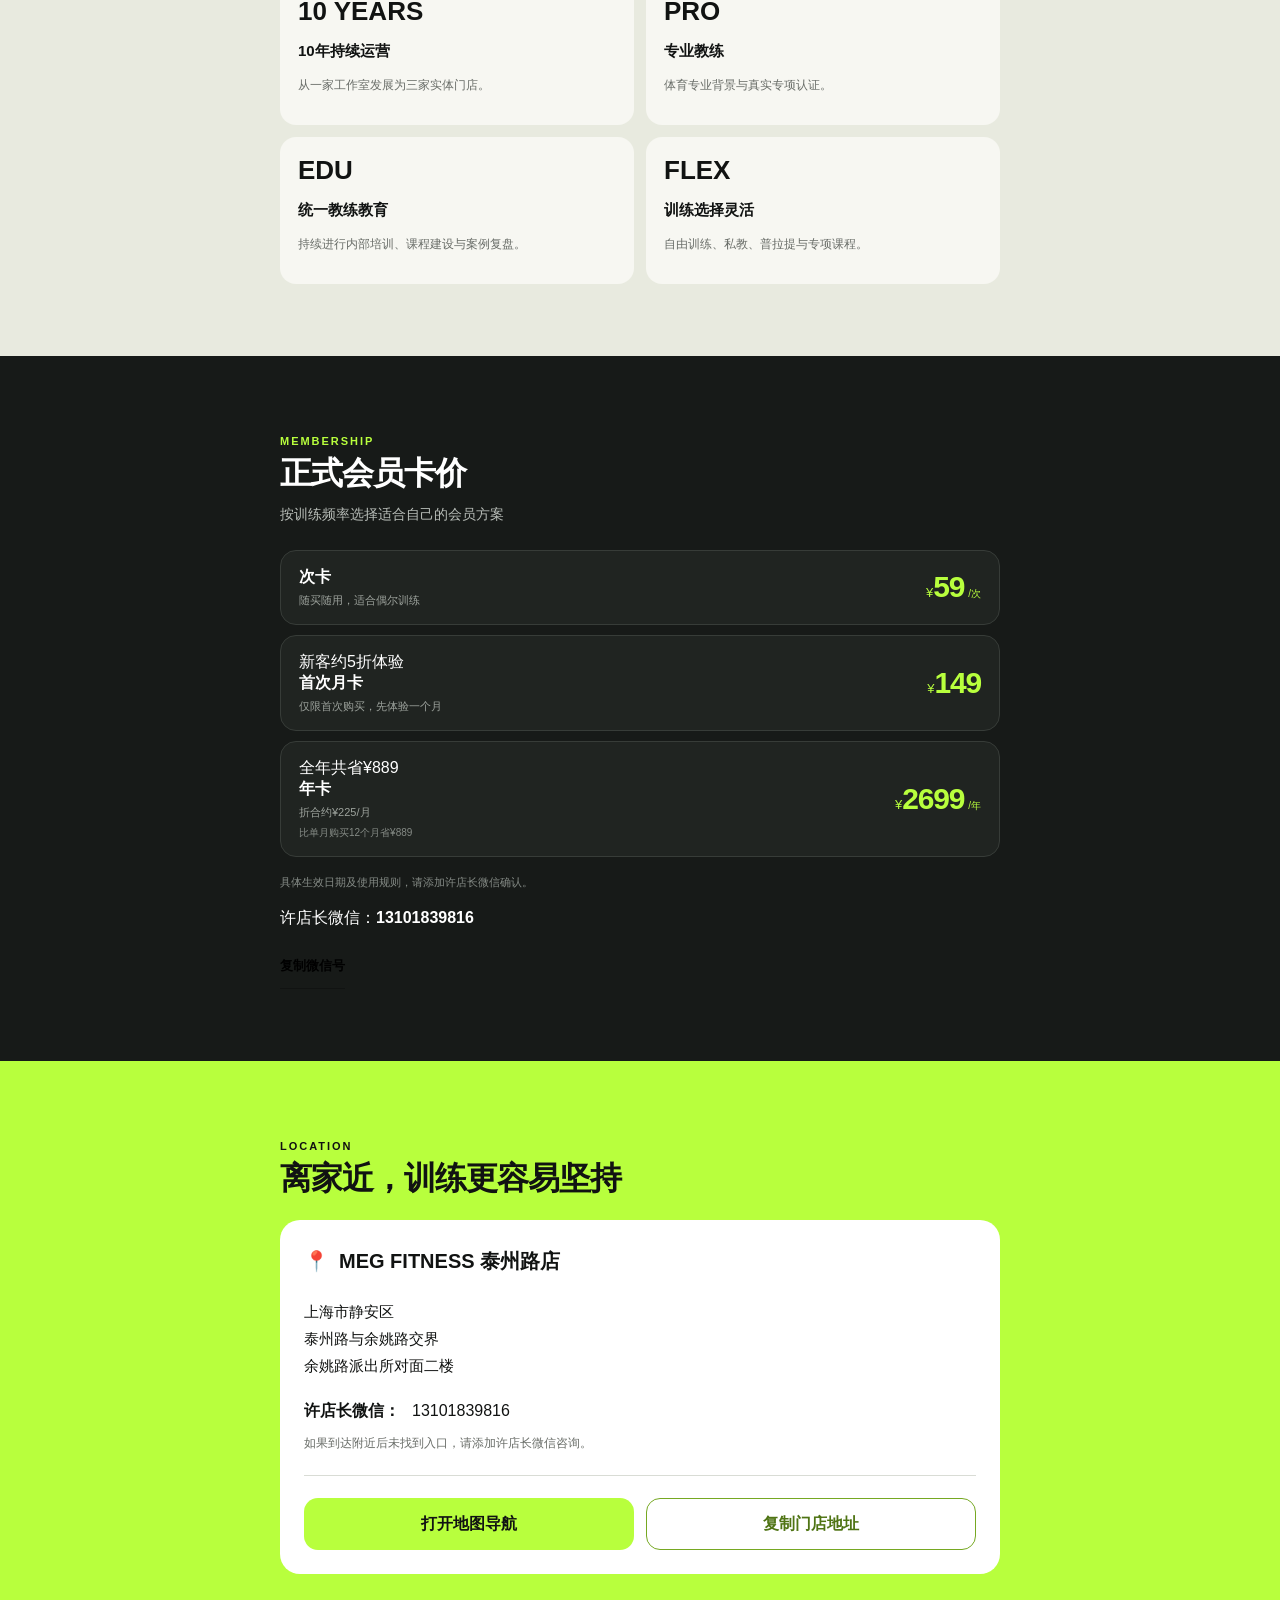
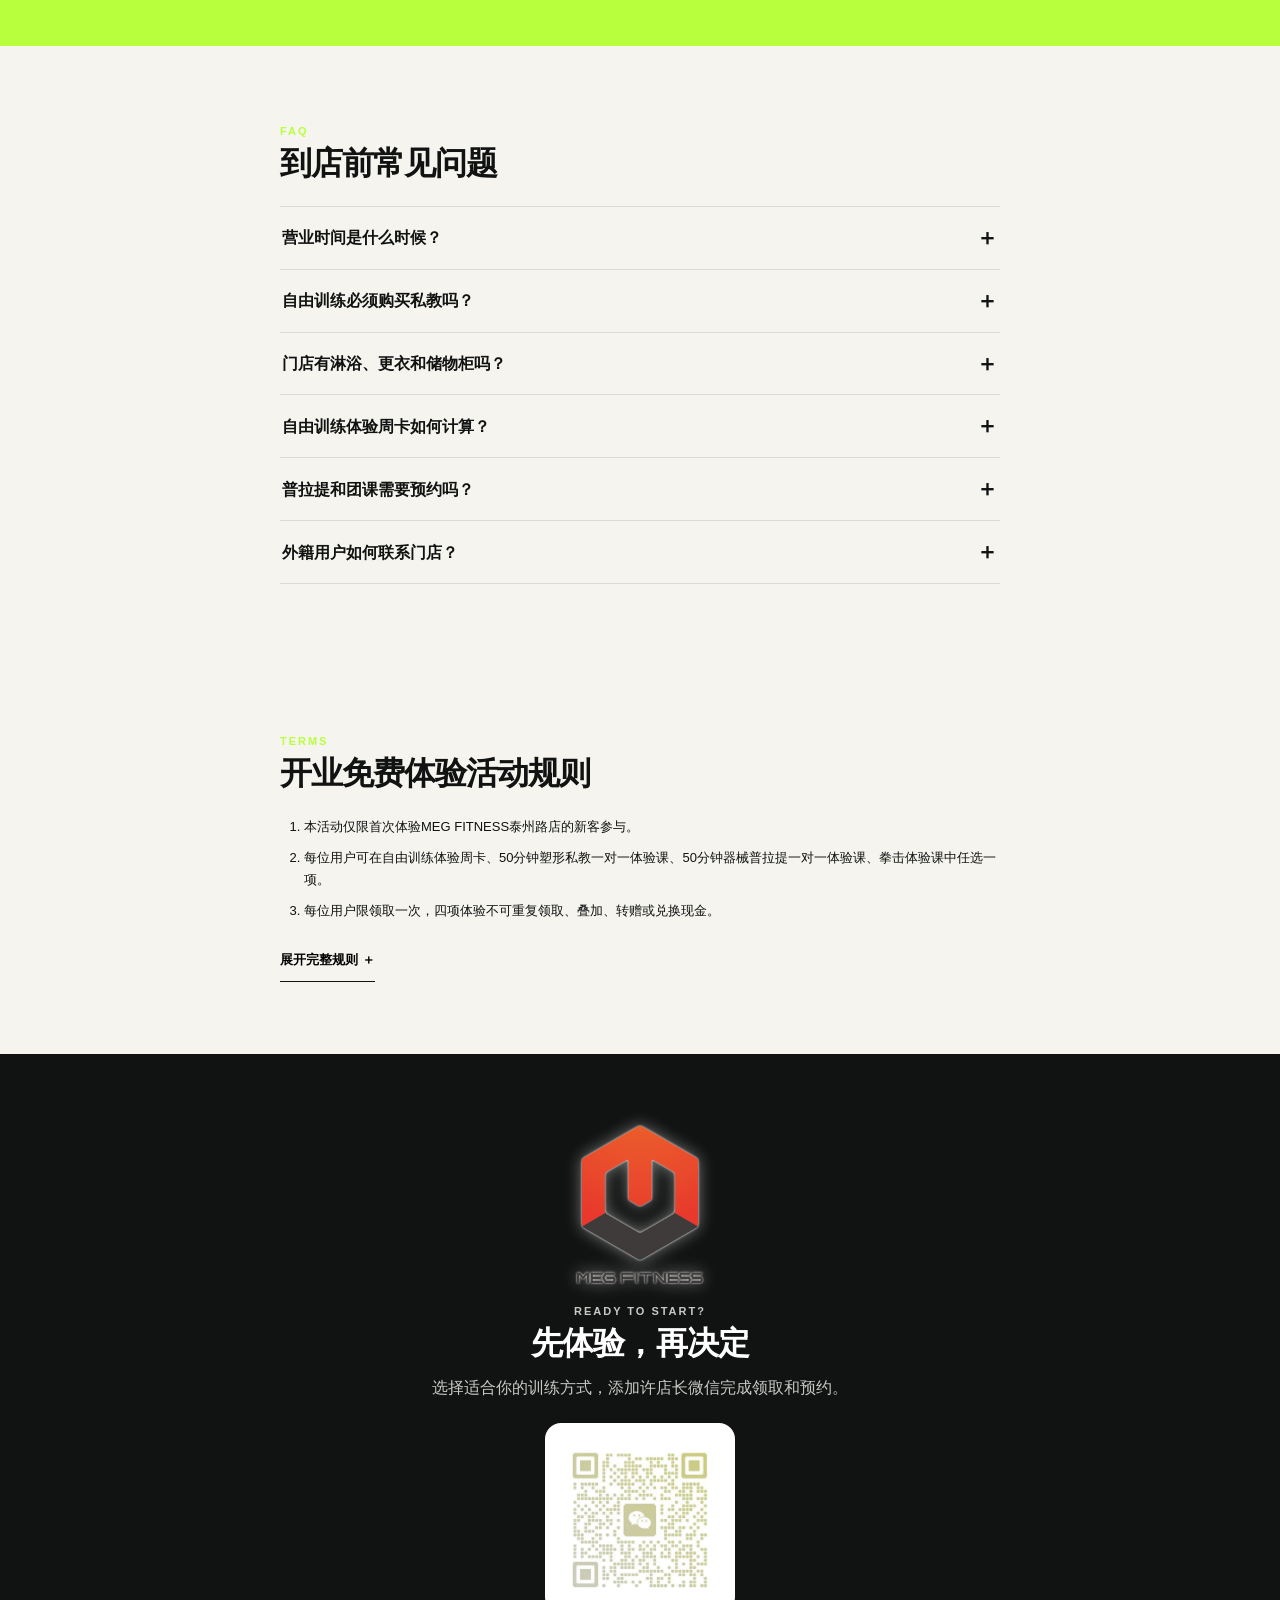
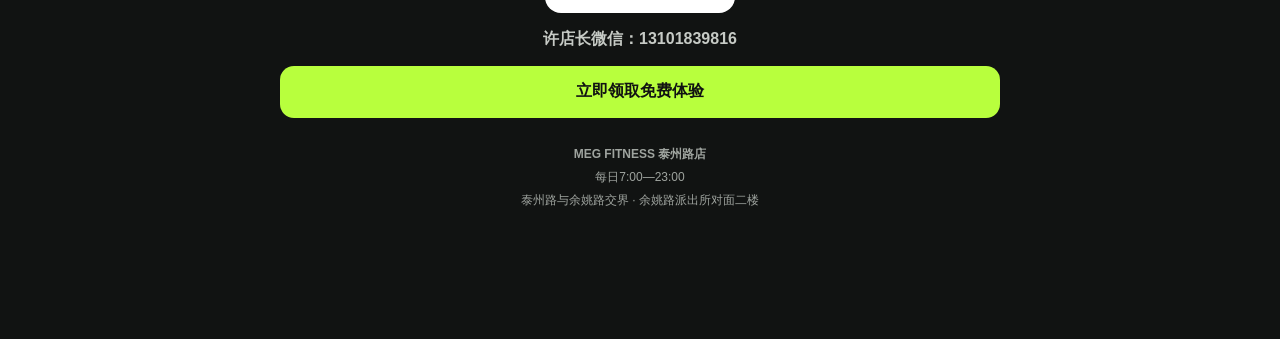
==== commit a4267ea5: "feat: update Majie coach portrait" ====
--- a/index.html
+++ b/index.html
@@ -169,7 +169,7 @@
           </div>
         </article>
         <article class="coach-card" data-coach-id="majie">
-          <button class="coach-photo js-image-preview" type="button" data-preview-src="/assets/coach-majie.webp?v=20260818-1" data-preview-alt="马杰教练官方形象照" aria-label="放大查看马杰教练照片"><img loading="lazy" decoding="async" width="1000" height="1250" src="assets/coach-majie.webp?v=20260818-1" alt="马杰教练官方形象照" data-fallback-image><span>点击放大</span></button>
+          <button class="coach-photo js-image-preview" type="button" data-preview-src="/assets/coach-majie.webp?v=20260818-2" data-preview-alt="马杰教练官方形象照" aria-label="放大查看马杰教练照片"><img loading="lazy" decoding="async" width="1000" height="1250" src="assets/coach-majie.webp?v=20260818-2" alt="马杰教练官方形象照" data-fallback-image><span>点击放大</span></button>
           <div class="coach-card-body"><div class="coach-heading"><div><p class="detail-label">PERSONAL TRAINER</p><h3>马杰</h3><p>MEG FITNESS 私人教练</p></div></div>
             <p class="coach-cert-summary">休闲体育本科 · 国家健身教练职业认证 · IBFA认证</p>
             <div class="coach-tags"><span>增肌</span><span>减脂</span><span>功能性训练</span></div>
